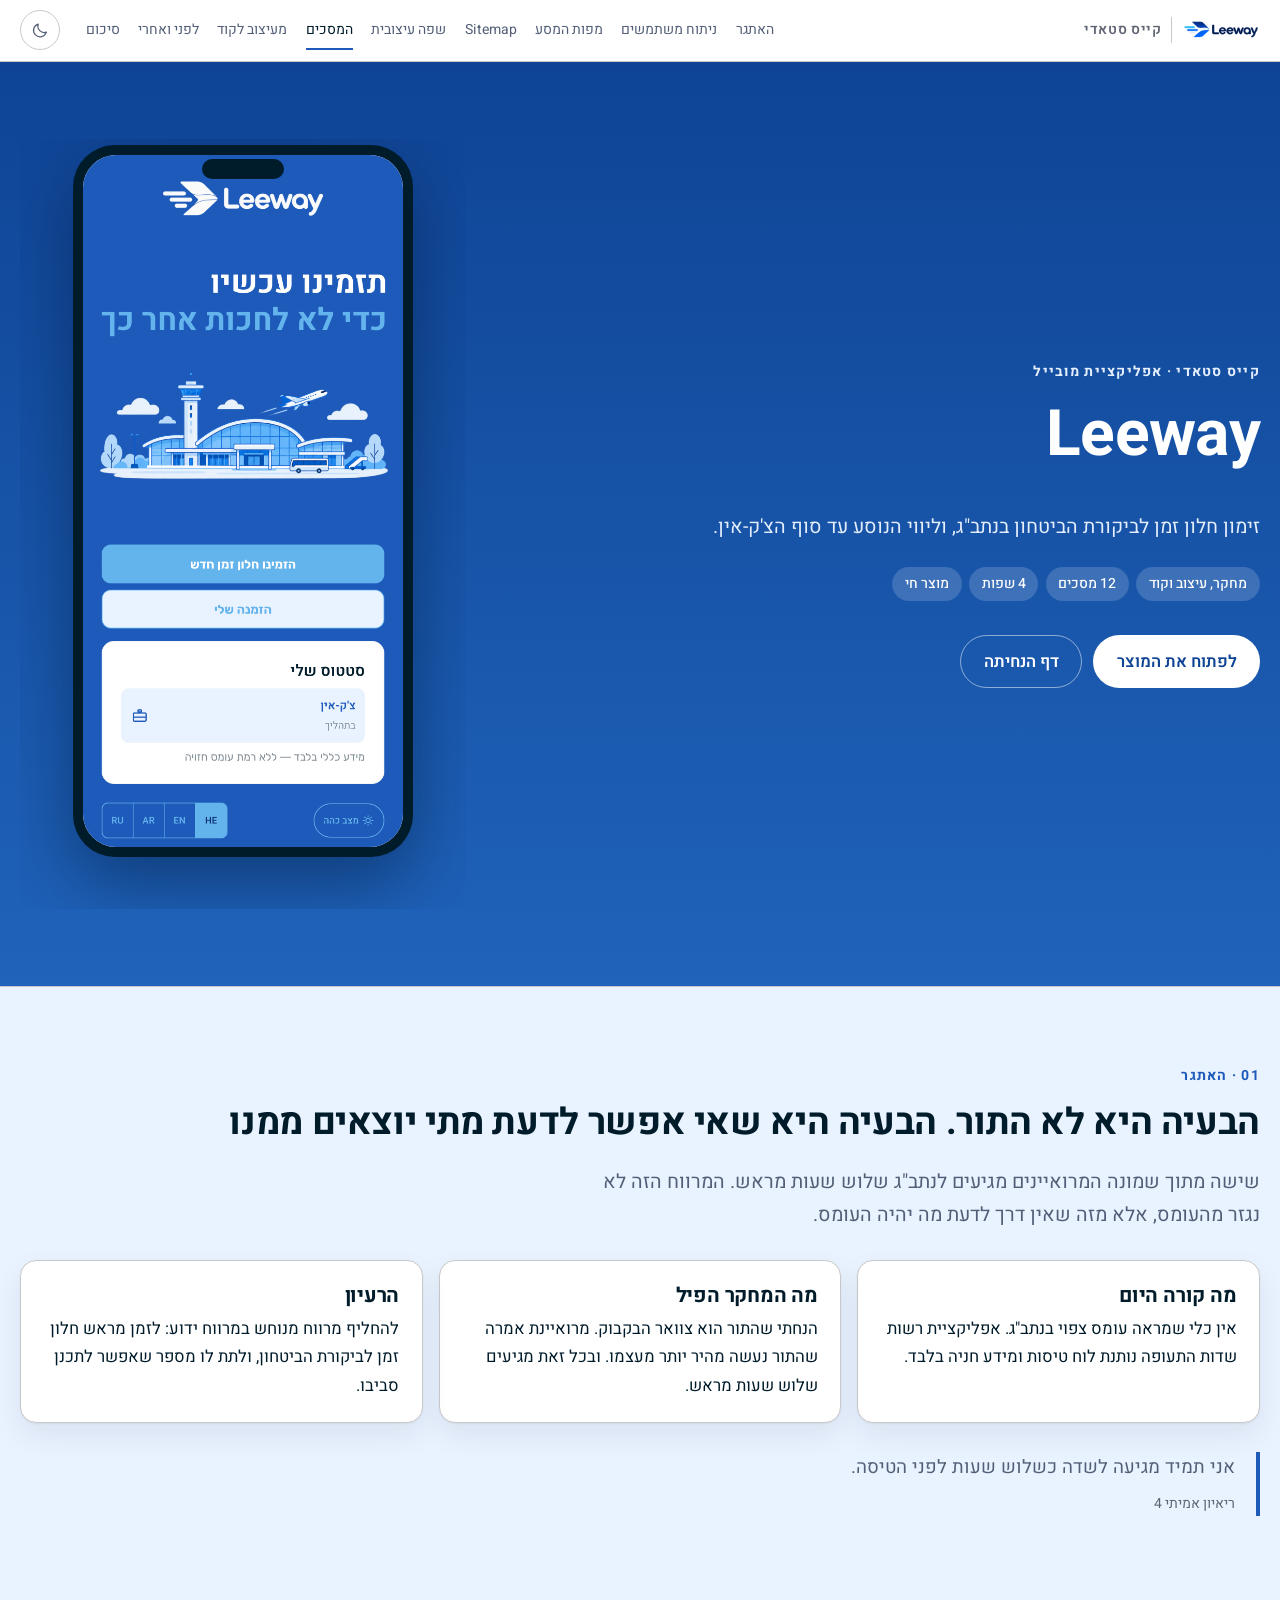
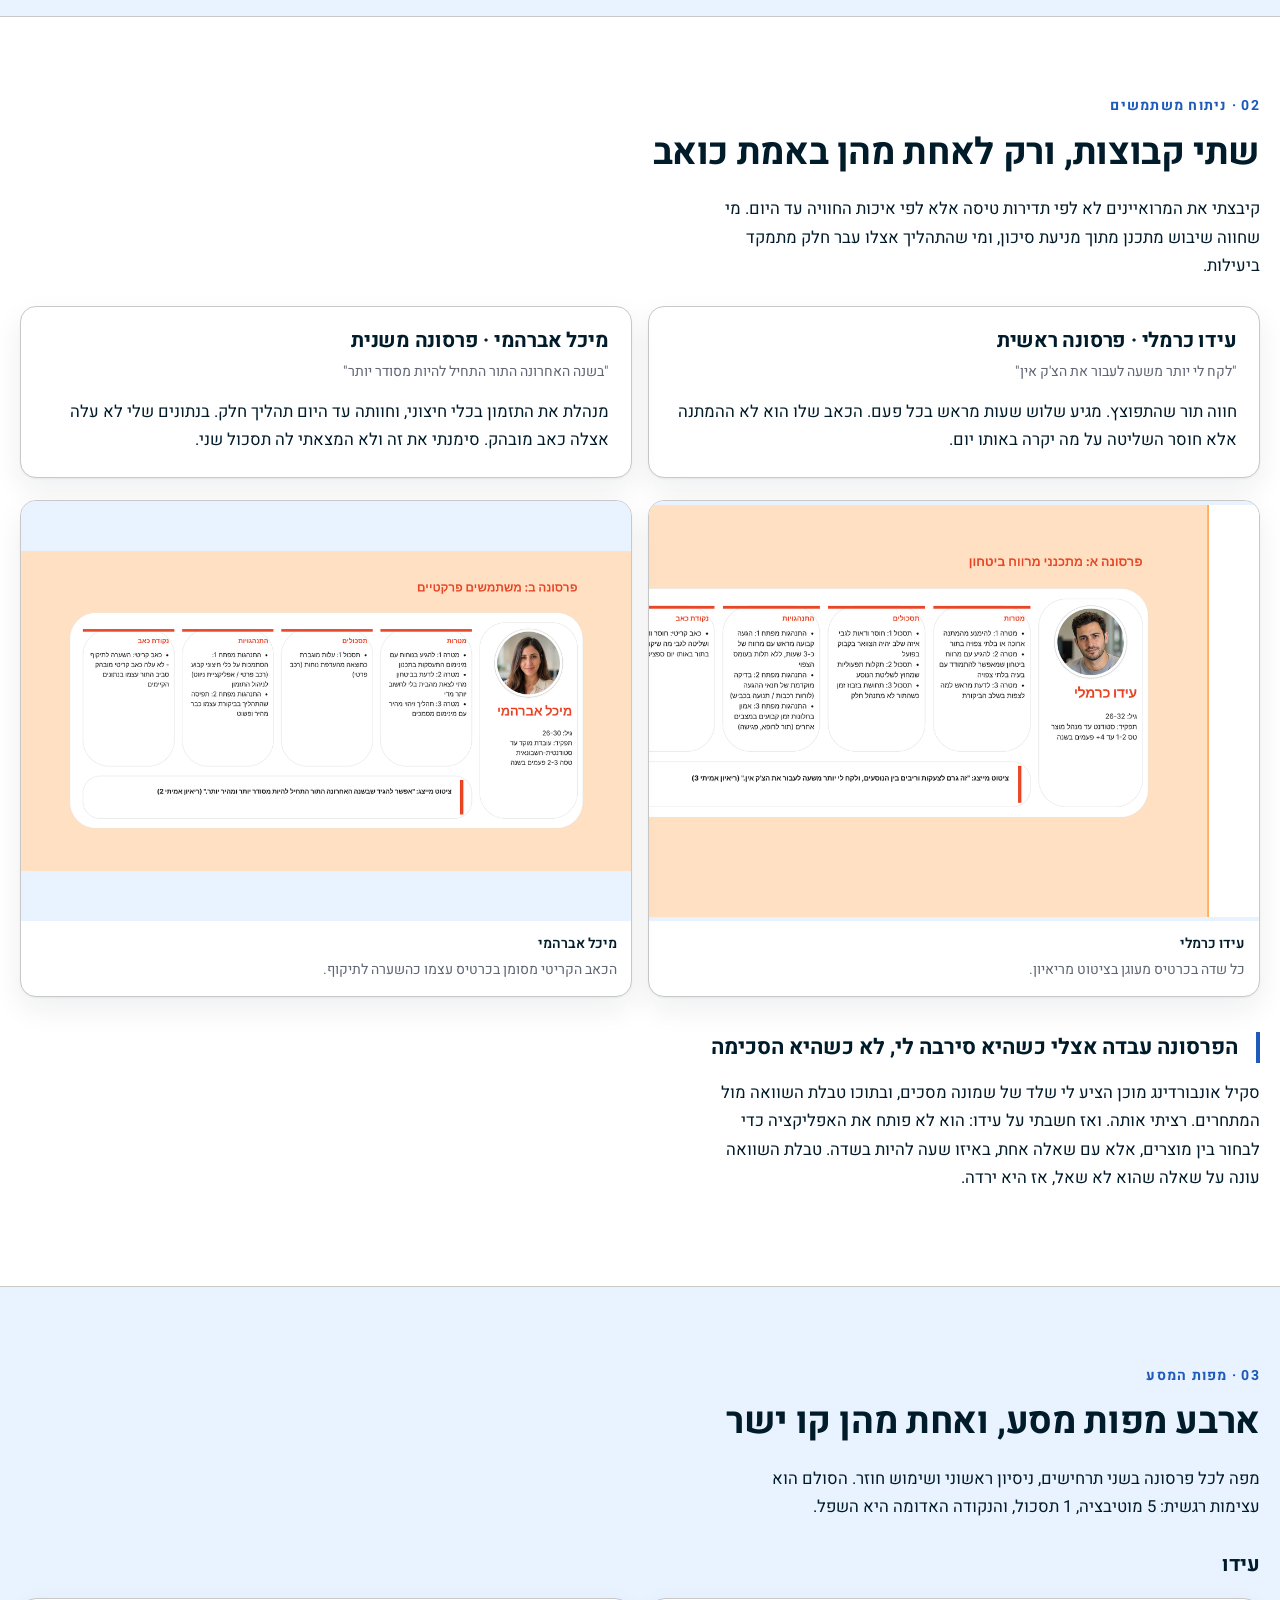
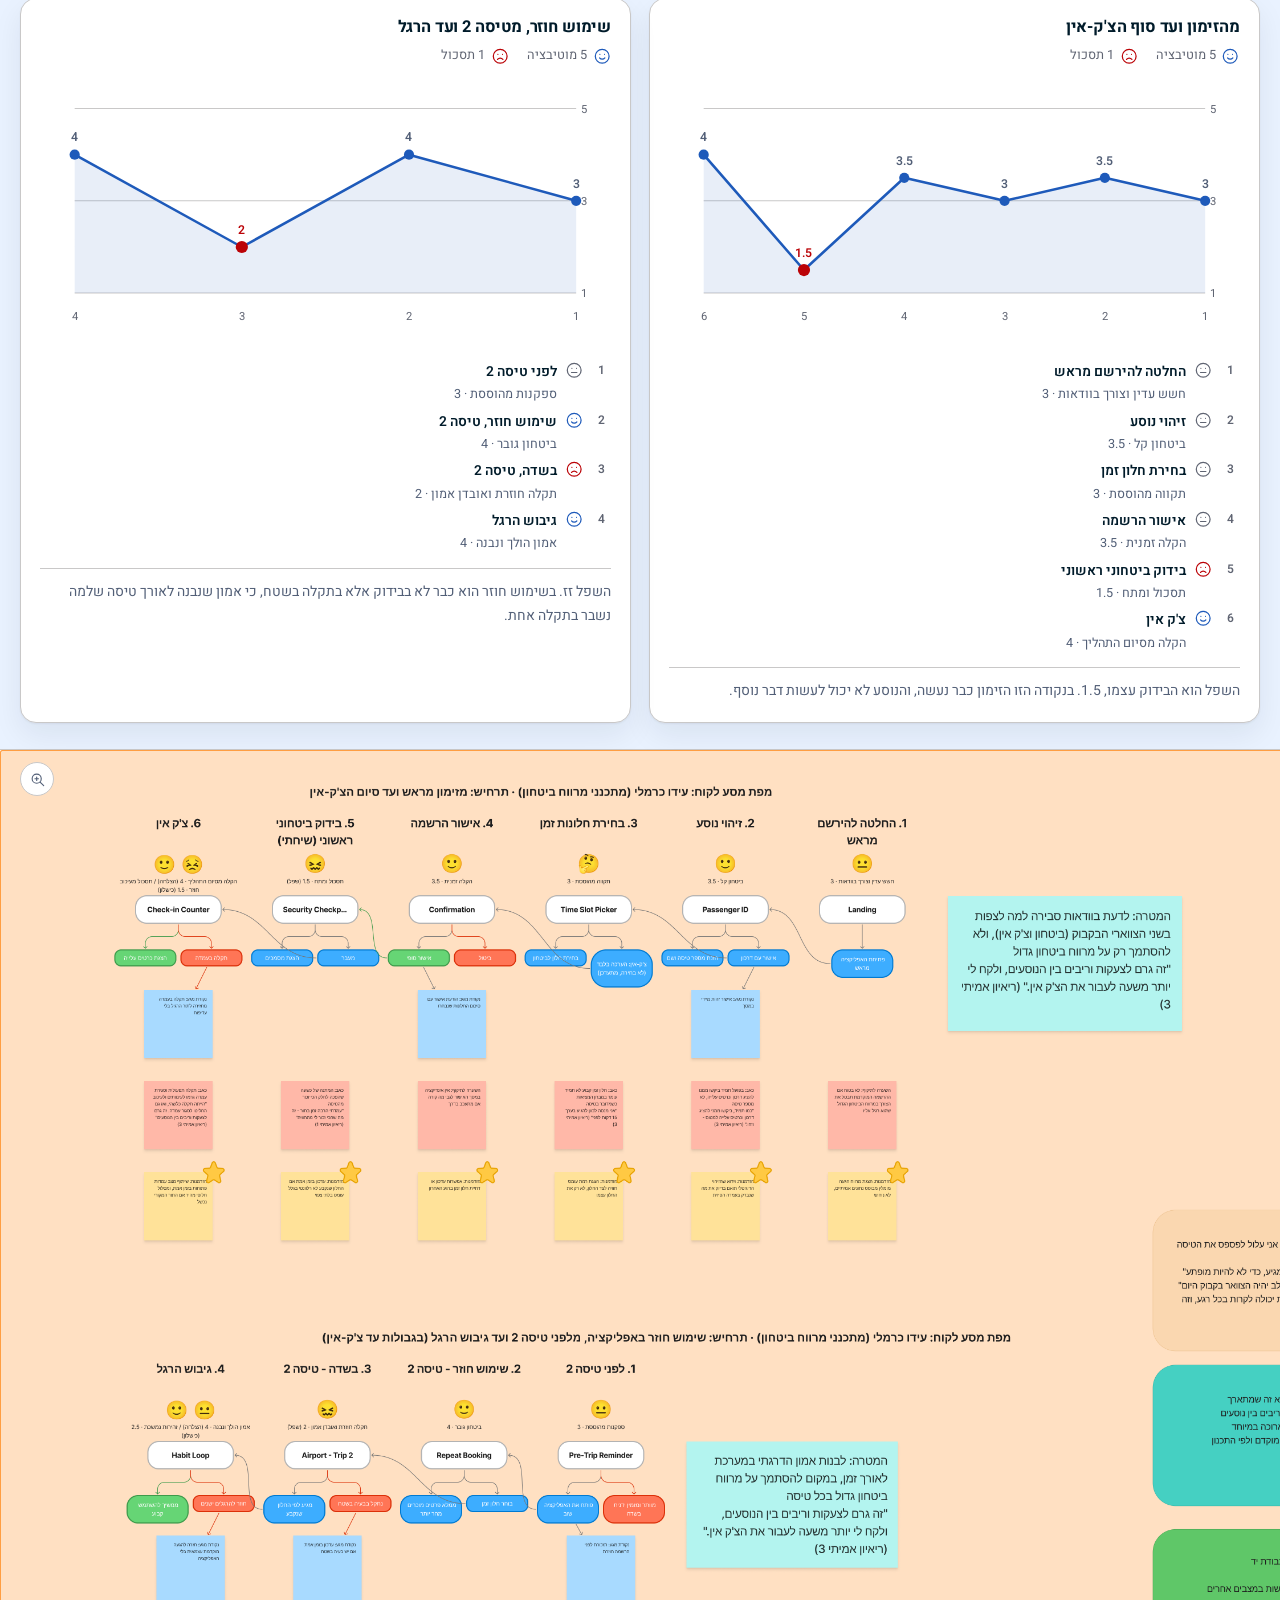
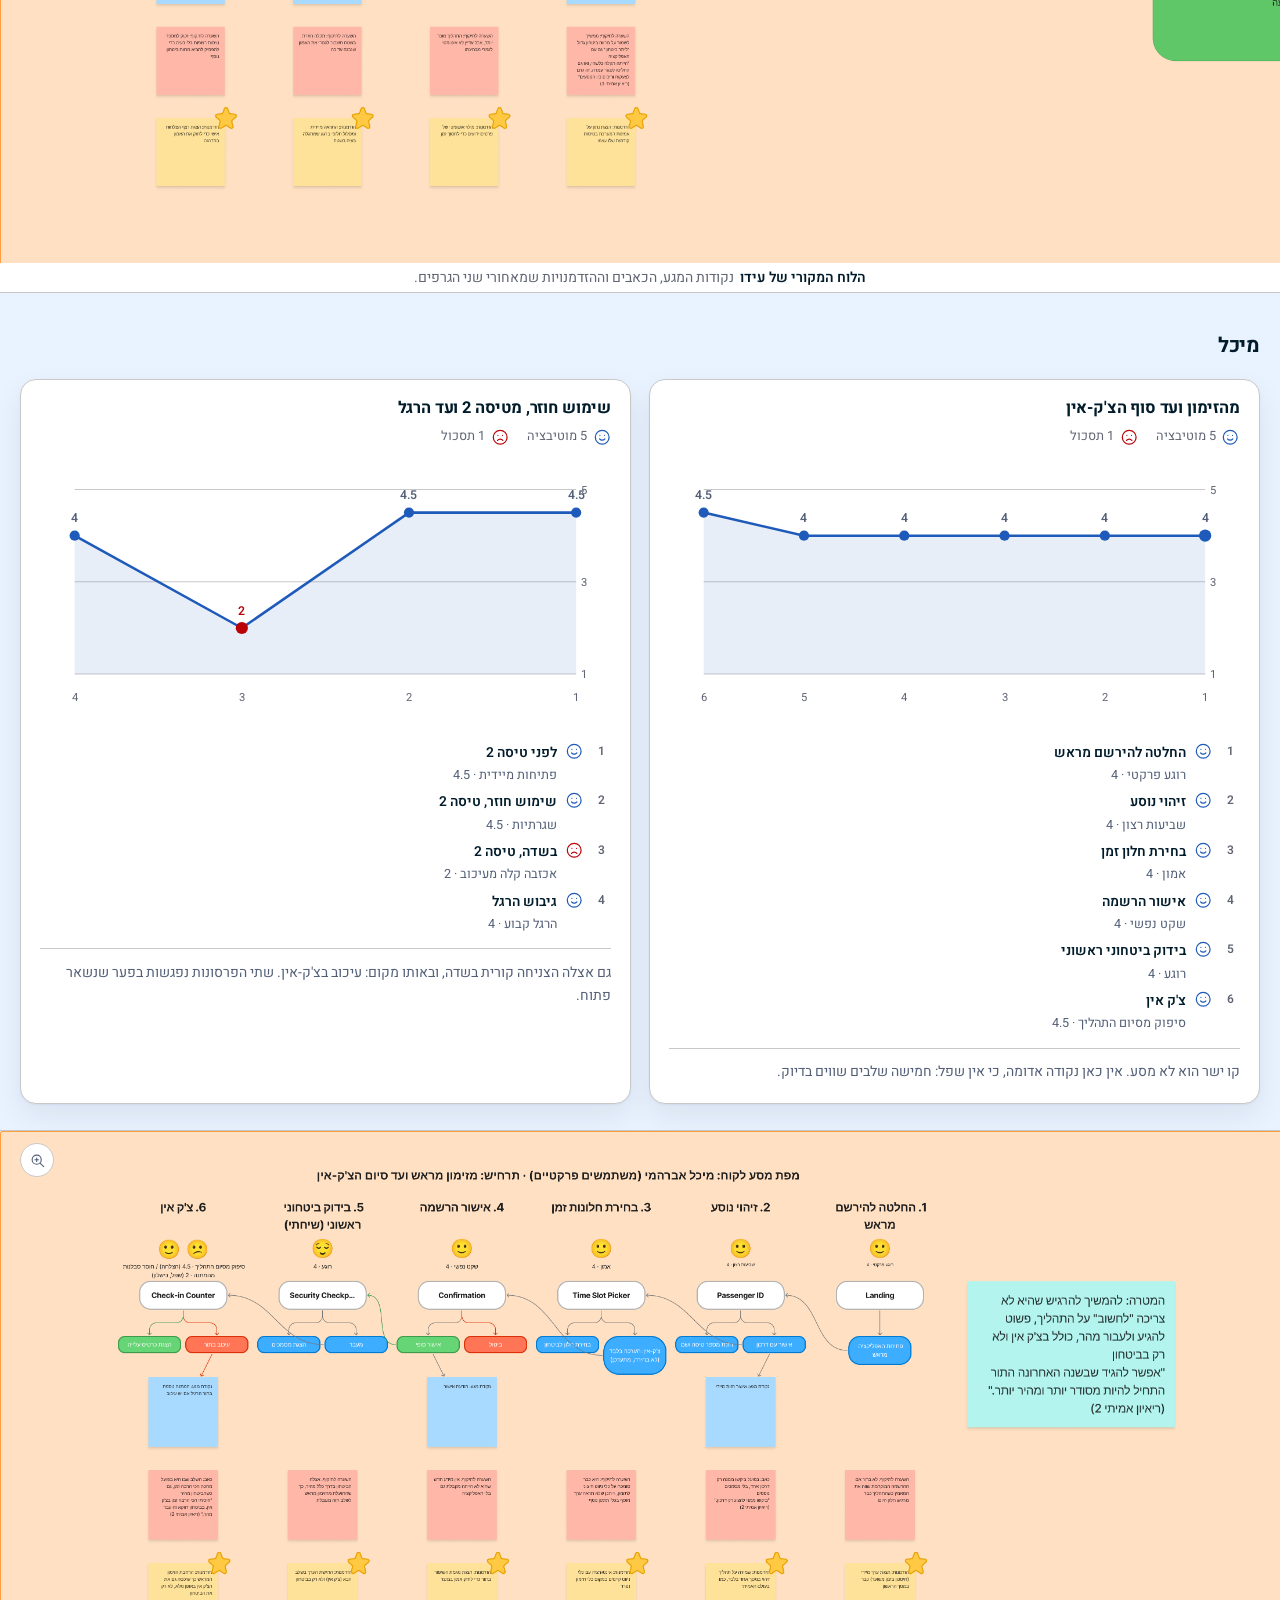
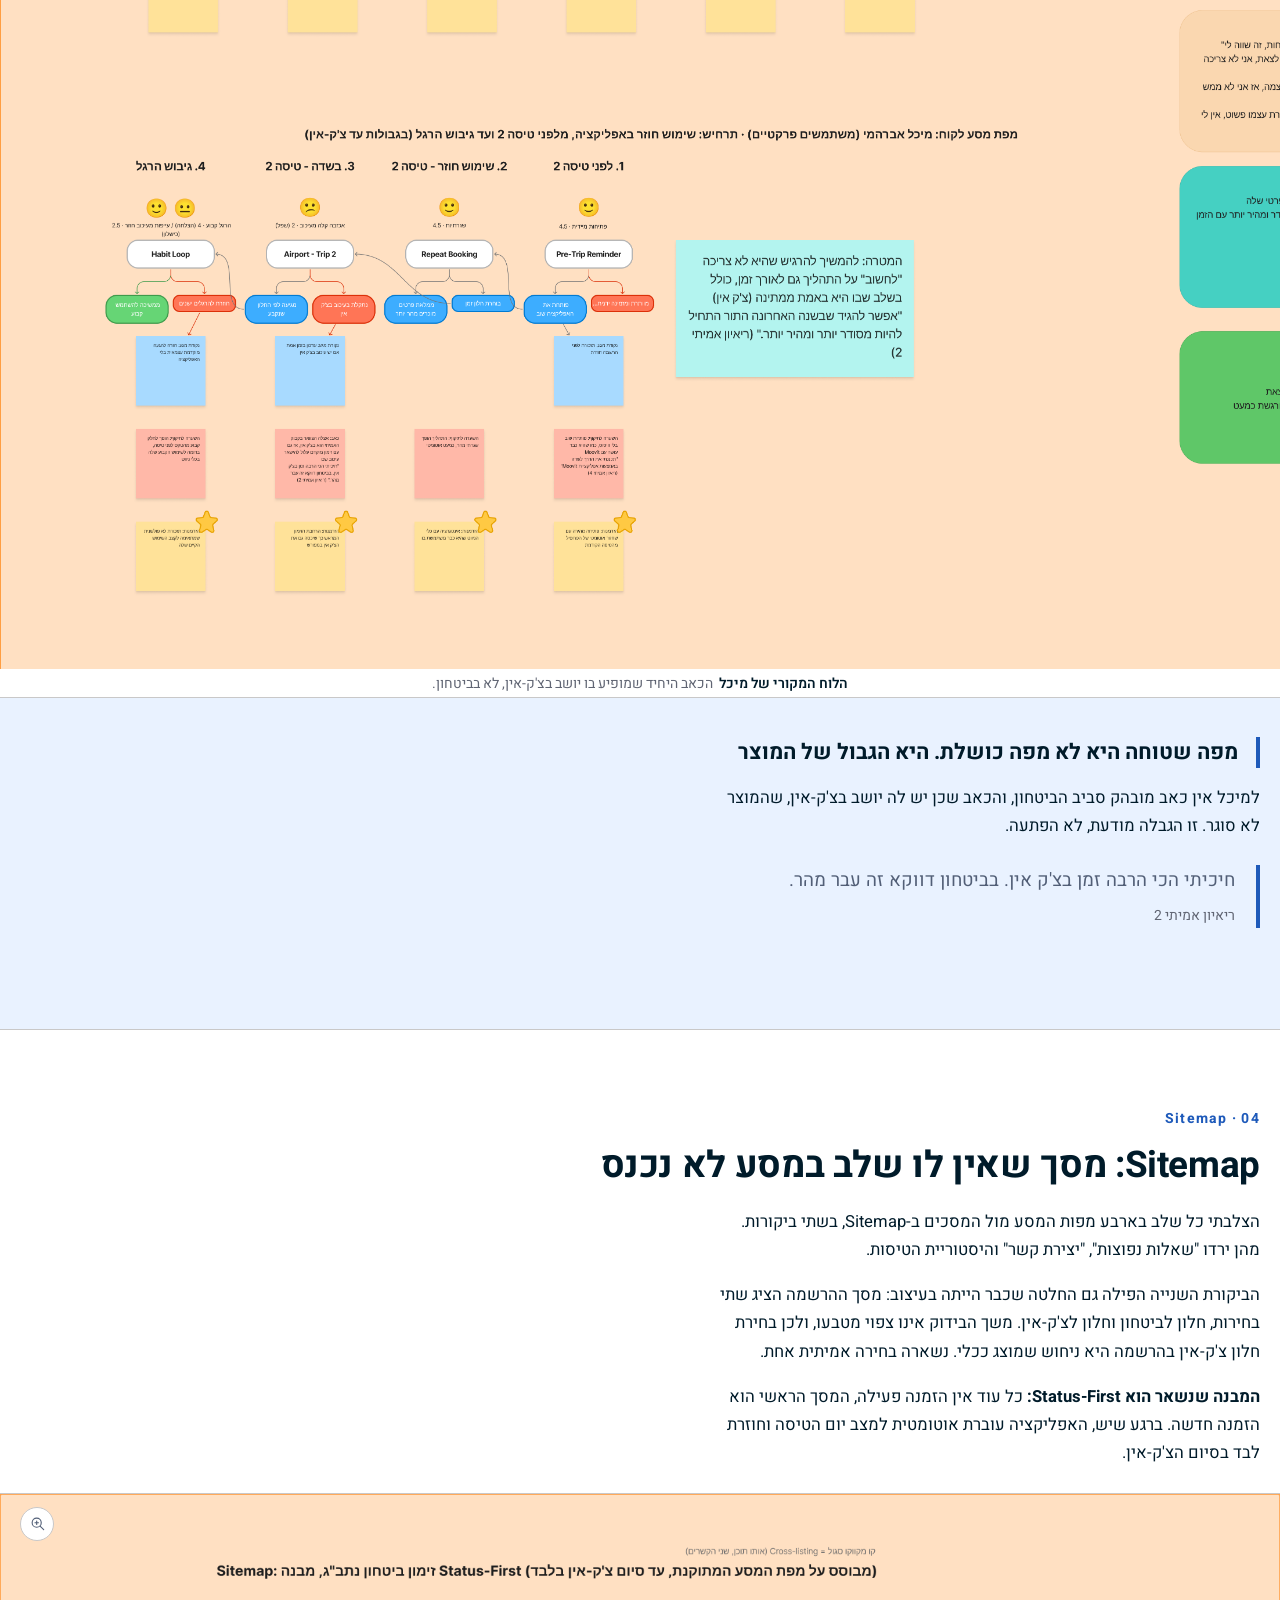
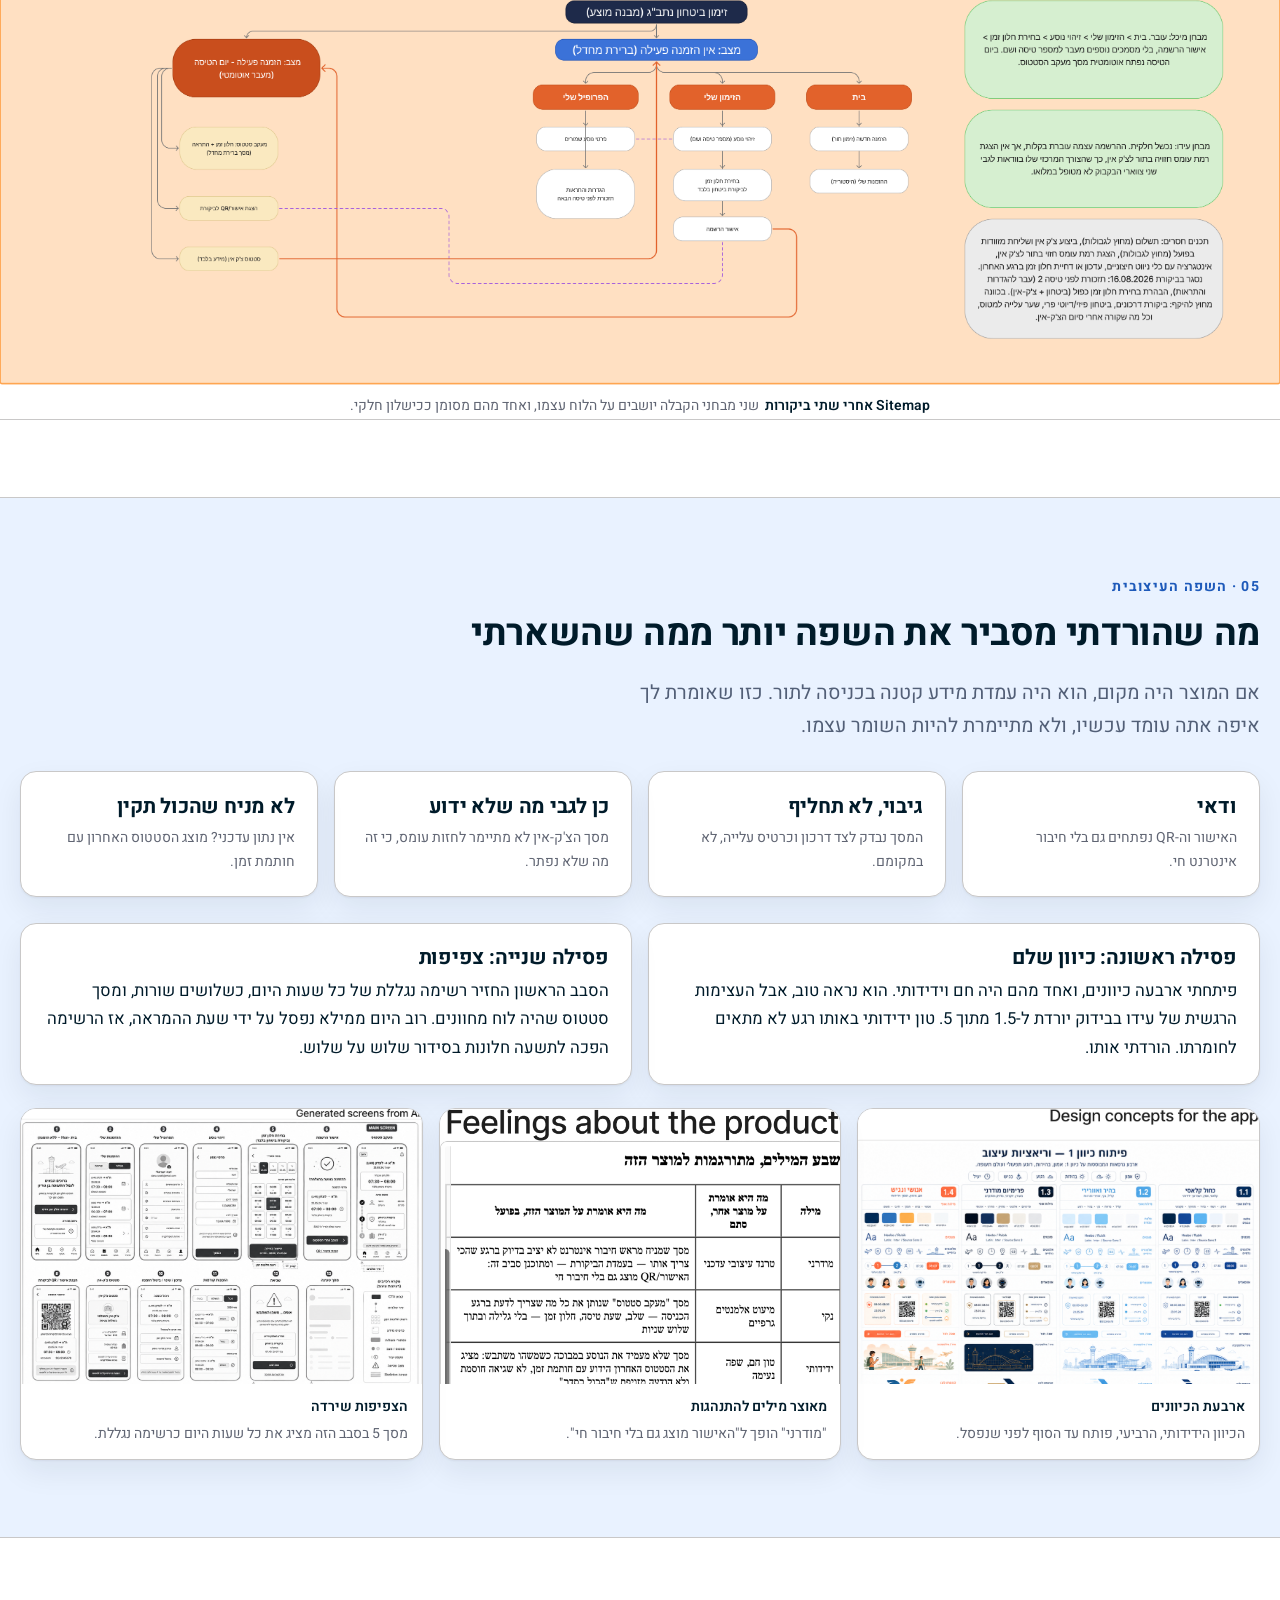
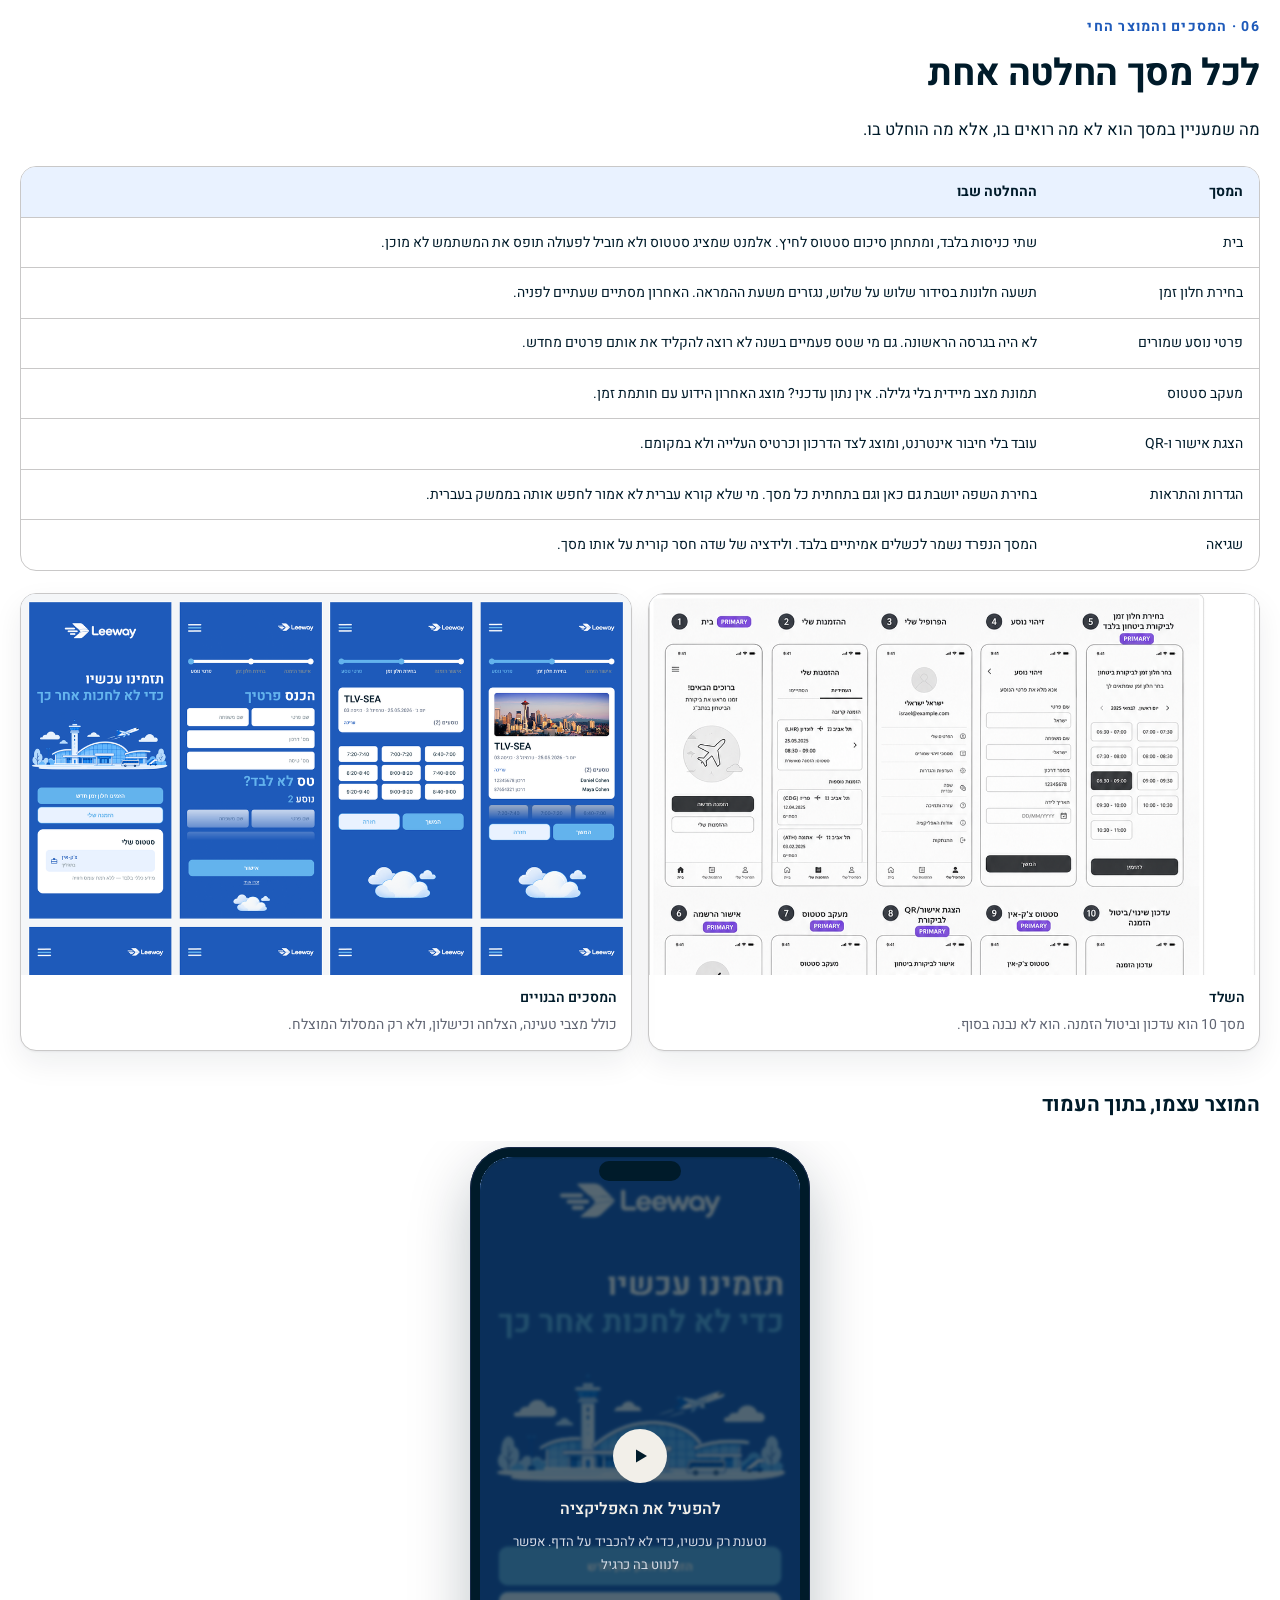
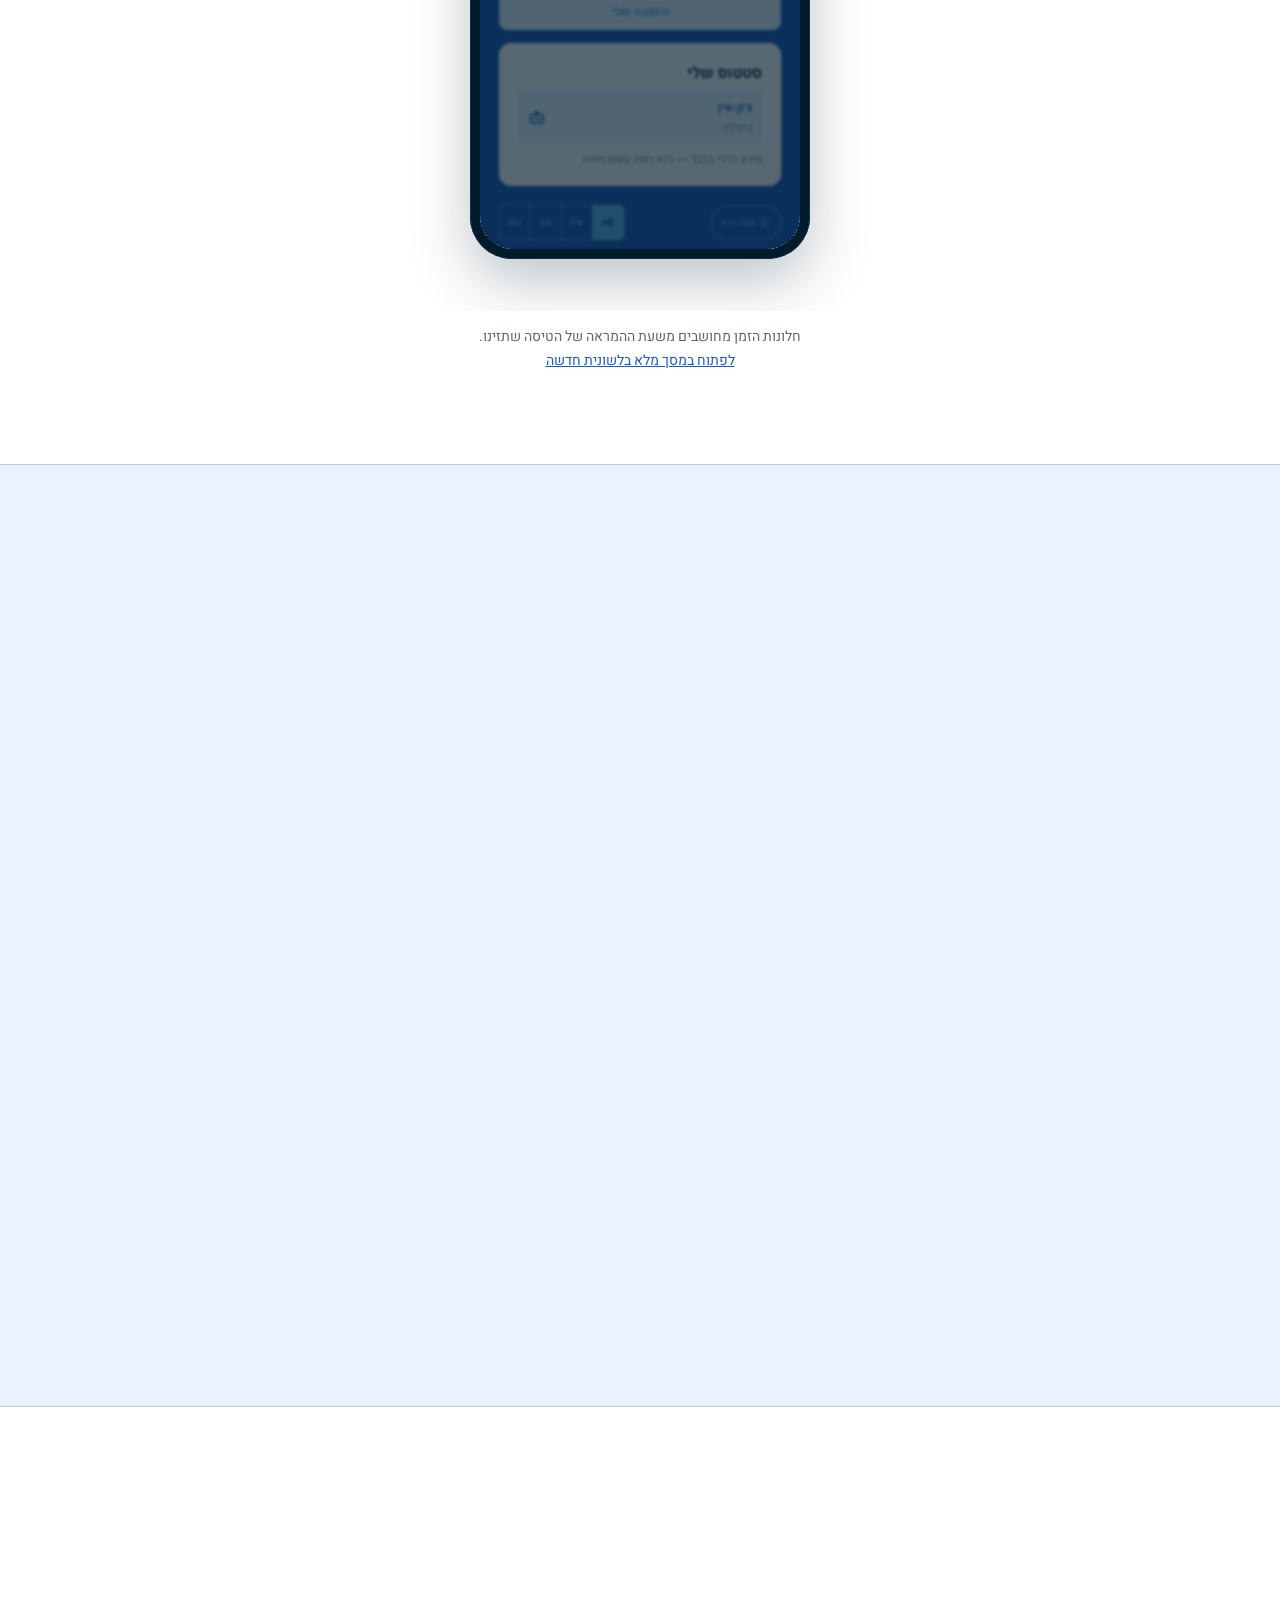
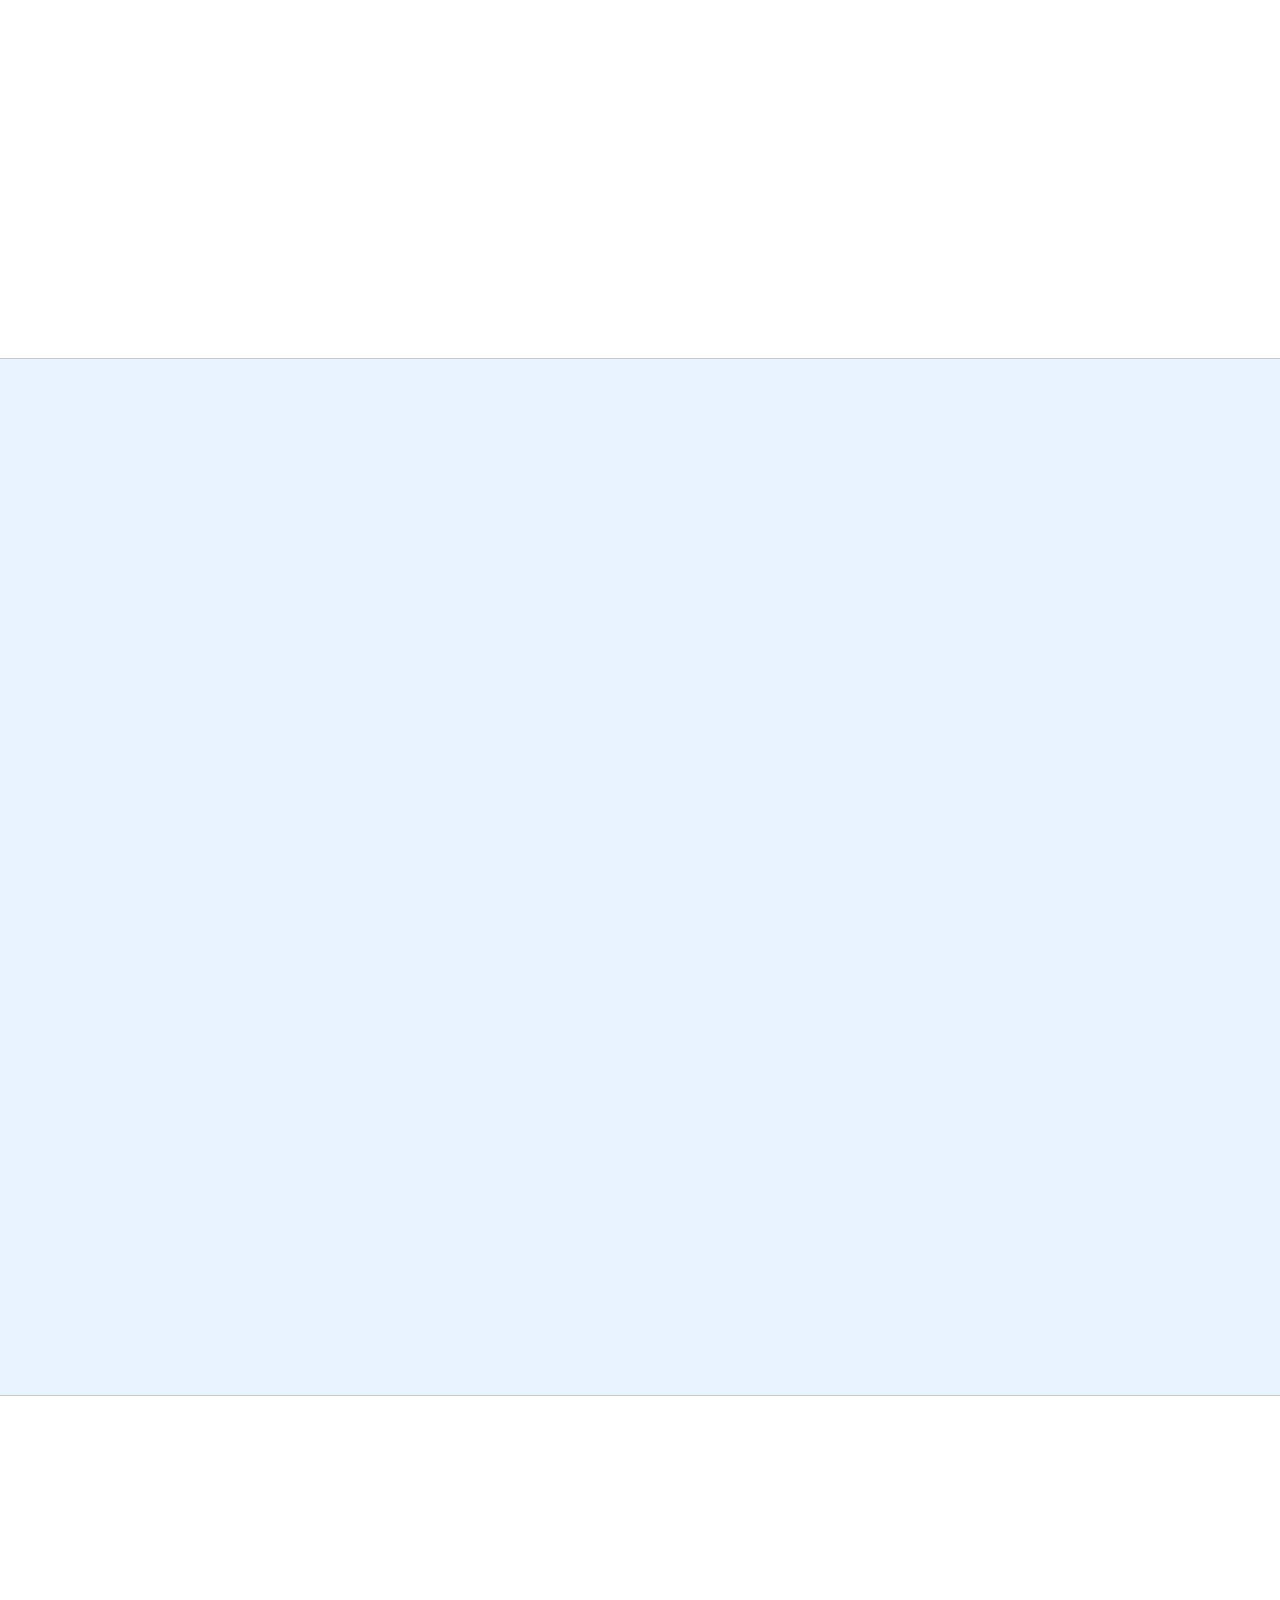
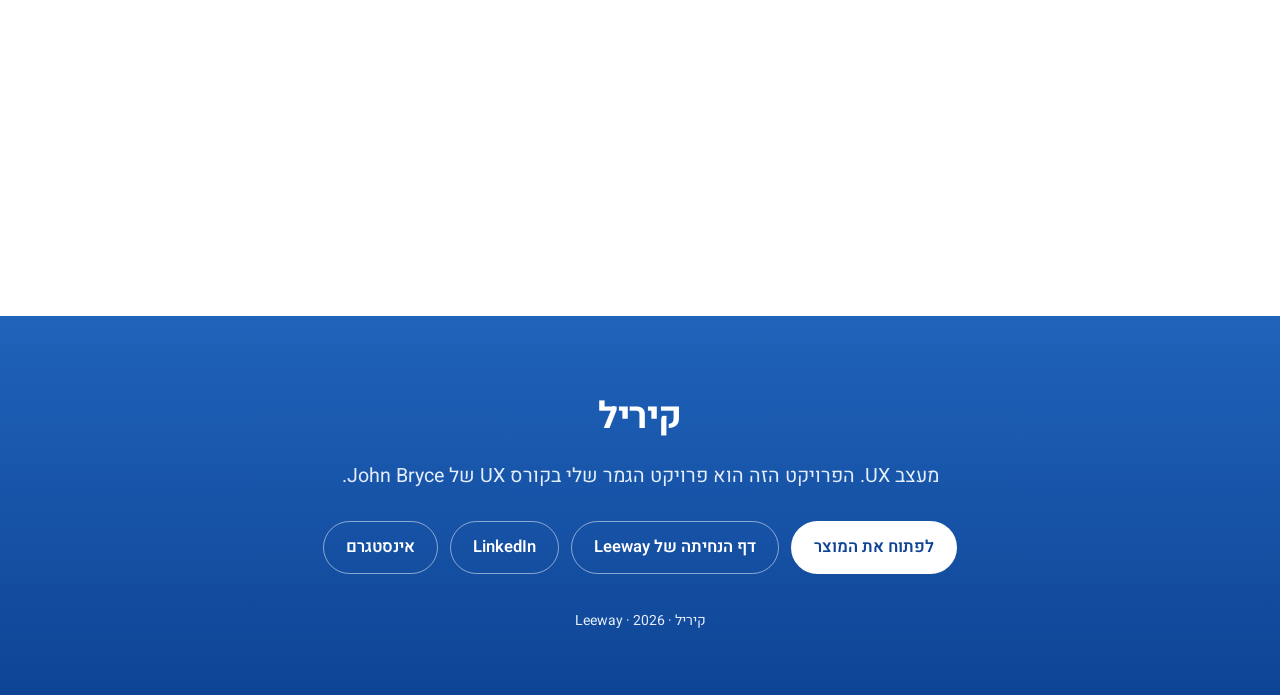
==== case/index.html @ cd64d34b "Rename index-v2.html to index.html" ====
<!doctype html>
<html lang="he" dir="rtl">
<head>
<meta charset="utf-8">
<meta name="viewport" content="width=device-width, initial-scale=1">
<title>Leeway · קייס סטאדי · גרסה 2</title>
<meta name="description" content="איך בניתי אפליקציה שנותנת לנוסע בנתב\"ג חלון זמן ידוע לביקורת הביטחון, במקום מרווח ביטחון מנוחש של שלוש שעות.">
<meta name="theme-color" content="#FFFFFF">

<link rel="preconnect" href="https://fonts.googleapis.com">
<link rel="preconnect" href="https://fonts.gstatic.com" crossorigin>
<link href="https://fonts.googleapis.com/css2?family=Heebo:wght@400;500;600;700&display=swap" rel="stylesheet">

<style>
:root{
  --bg:#FFFFFF; --bg-soft:#E9F2FF; --card:#FFFFFF;
  --fg:#001B2A; --fg-soft:#525F77; --fg-faint:#606573;
  --line:#C9C8C8; --accent:#1E5ABA; --accent-fg:#FFFFFF; --accent-soft:#E9F2FF;
  --low:#BB0307;
  --font-display:"Heebo", system-ui, sans-serif;
  --font-body:"Heebo", system-ui, sans-serif;
  --w-display:700;
  --t-hero:clamp(2.3rem,5.2vw,4rem);
  --t-h2:clamp(1.6rem,3.1vw,2.3rem);
  --t-h3:clamp(1.05rem,1.9vw,1.28rem);
  --t-body:clamp(1rem,1.3vw,1.07rem);
  --t-small:.875rem;
  --r:12px; --r-lg:16px; --r-pill:999px;
  --shadow:0 1px 2px rgba(0,27,42,.05), 0 12px 30px rgba(0,27,42,.07);
  --line-w:1px;
  --lh:1.7; --pad-sec:clamp(2.8rem,6.5vw,4.8rem); --gap:1rem;
  --wrap:1240px; --measure:60ch;
  --img-filter:none;
}
:root[data-theme="dark"]{
    --bg:#07192F; --bg-soft:#0B284B; --card:#182A4A;
    --fg:#F2EFE9; --fg-soft:#C9CEDE; --fg-faint:#AEB6C6;
    --line:#2B3D5C; --accent:#63B3ED; --accent-fg:#001B2A; --accent-soft:#0F3673;
    --low:#EE7B75;
    --shadow:0 1px 2px rgba(0,0,0,.4), 0 12px 30px rgba(0,0,0,.45);
}

*,*::before,*::after{box-sizing:border-box}
html{scroll-behavior:smooth; scroll-padding-top:5.5rem; overflow-x:clip}
body{margin:0; background:var(--bg); color:var(--fg); font-family:var(--font-body);
  font-size:var(--t-body); line-height:var(--lh); -webkit-font-smoothing:antialiased; overflow-x:clip}
img{max-width:100%; height:auto; display:block; filter:var(--img-filter)}
a{color:var(--accent)}
h1,h2,h3,h4{font-family:var(--font-display); line-height:1.25; margin:0 0 .55em; letter-spacing:-.01em}
h1,h2{font-weight:var(--w-display)}
h3{font-weight:700; font-size:var(--t-h3)}
h2{font-size:var(--t-h2)}
p{margin:0 0 1em; max-width:var(--measure)}
ul{padding-inline-start:1.2em; max-width:var(--measure)}
li{margin-bottom:.4em}

.wrap{width:min(100% - 2.5rem, var(--wrap)); margin-inline:auto}
section{padding-block:var(--pad-sec); border-top:var(--line-w) solid var(--line)}
section:first-of-type{border-top:0}
.soft{background:var(--bg-soft)}

.eyebrow{font-size:var(--t-small); font-weight:700; letter-spacing:.09em; color:var(--accent); margin:0 0 .7rem}
.lead{font-size:calc(var(--t-body)*1.18); color:var(--fg-soft)}
.tiny{font-size:var(--t-small); color:var(--fg-faint)}

.bar-track{position:fixed; inset-block-start:0; inset-inline:0; height:3px; z-index:60}
.bar{height:100%; width:0; background:var(--accent); transition:width .12s linear}

.nav{position:sticky; top:0; z-index:50; background:color-mix(in srgb, var(--bg) 92%, transparent); backdrop-filter:blur(12px); border-bottom:var(--line-w) solid var(--line)}
.nav-in{width:min(100% - 2.5rem, var(--wrap)); margin-inline:auto; display:flex; align-items:center; gap:1rem; height:3.8rem}
.nav-name{display:inline-flex; align-items:center; gap:.6rem; margin-inline-end:auto; white-space:nowrap}
.nav-logo{height:26px; width:auto; display:block}
.nav-logo--dark{display:none}
:root[data-theme="dark"] .nav-logo--light{display:none}
:root[data-theme="dark"] .nav-logo--dark{display:block}
.theme-btn{min-height:40px; min-width:40px; display:inline-grid; place-items:center; cursor:pointer;
  border-radius:var(--r-pill); border:var(--line-w) solid var(--line); background:var(--card);
  color:var(--fg-soft); font:inherit; flex:0 0 auto; margin-inline-start:.6rem;
  transition:border-color .15s ease, color .15s ease}
.theme-btn:hover{border-color:var(--accent); color:var(--fg)}
.theme-btn .ico{width:1.15rem; height:1.15rem}
.theme-btn .i-sun{display:none}
:root[data-theme="dark"] .theme-btn .i-sun{display:block}
:root[data-theme="dark"] .theme-btn .i-moon{display:none}
.nav-name span{font-size:var(--t-small); font-weight:600; color:var(--fg-faint); letter-spacing:.05em;
  padding-inline-start:.6rem; border-inline-start:var(--line-w) solid var(--line);
  align-self:stretch; display:inline-flex; align-items:center}
@media (max-width:480px){.nav-name span{display:none}}
.nav-links{display:flex; gap:1.15rem; overflow-x:auto; scrollbar-width:none}
.nav-links::-webkit-scrollbar{display:none}
.nav-links a{color:var(--fg-soft); text-decoration:none; font-size:var(--t-small); white-space:nowrap; padding-block:.4rem; border-bottom:2px solid transparent}
.nav-links a:hover{color:var(--fg)}
.nav-links a.on{color:var(--fg); border-bottom-color:var(--accent)}
@media (max-width:1100px){.nav-links{display:none}}

.btn{display:inline-flex; align-items:center; gap:.5rem; min-height:44px; padding:.7rem 1.4rem; border-radius:var(--r-pill); text-decoration:none; font-weight:600; border:var(--line-w) solid transparent; transition:transform .15s ease}
.btn:hover{transform:translateY(-2px)}
.btn-1{background:var(--accent); color:var(--accent-fg)}
.btn-2{background:transparent; color:var(--fg); border-color:var(--line)}
.btn-row{display:flex; flex-wrap:wrap; gap:.7rem; margin-top:1.8rem}

/* תגיות, לא כפתורים: בלי קו מתאר, רקע רך בלבד */
.chips{display:flex; flex-wrap:wrap; gap:.45rem; margin:0; padding:0; list-style:none}
.chip{font-size:var(--t-small); font-weight:500; padding:.32rem .8rem; border-radius:var(--r-pill);
  background:var(--accent-soft); color:var(--accent); border:0}

.grid{display:grid; gap:var(--gap)}
.g2{grid-template-columns:repeat(auto-fit,minmax(min(19rem,100%),1fr))}
.g3{grid-template-columns:repeat(auto-fit,minmax(min(15rem,100%),1fr))}
.g4{grid-template-columns:repeat(auto-fit,minmax(min(12rem,100%),1fr))}
.card{background:var(--card); border:var(--line-w) solid var(--line); border-radius:var(--r-lg); padding:1.4rem; box-shadow:var(--shadow)}
.card h3{margin-bottom:.35rem}
.card p{max-width:none}
.card p:last-child{margin-bottom:0}
.card-num{font-family:var(--font-display); font-size:2.1rem; font-weight:var(--w-display); color:var(--accent); line-height:1; margin-bottom:.3rem}

.quote{border-inline-start:4px solid var(--accent); padding-inline-start:1.3rem; font-size:calc(var(--t-body)*1.12); margin:1.5rem 0; max-width:var(--measure); color:var(--fg-soft)}
.quote cite{display:block; font-size:var(--t-small); color:var(--fg-faint); font-style:normal; margin-top:.5rem}

.claim{font-family:var(--font-display); font-weight:700; font-size:calc(var(--t-body)*1.3); line-height:1.45;
  max-width:var(--measure); margin:0 0 1rem; padding-inline-start:1.1rem; border-inline-start:4px solid var(--accent)}

.gallery{display:grid; gap:1rem; margin-block-start:1.4rem;
  grid-template-columns:repeat(auto-fit,minmax(min(var(--col,20rem),100%),1fr))}
.gallery--one{grid-template-columns:minmax(0,min(56rem,100%)); justify-content:start}
.gallery button{
  display:flex; flex-direction:column; width:100%; padding:0; text-align:start; font:inherit; color:inherit;
  background:var(--card); border:var(--line-w) solid var(--line); border-radius:var(--r-lg);
  overflow:hidden; cursor:zoom-in; box-shadow:var(--shadow); position:relative;
  transition:border-color .15s ease, transform .15s ease}
.gallery button:hover,.gallery button:focus-visible{border-color:var(--accent); transform:translateY(-2px)}
.gallery button:focus-visible{outline:2px solid var(--accent); outline-offset:2px}
.shot{aspect-ratio:var(--ar,16/10); display:grid; place-items:center; overflow:hidden; background:var(--bg-soft)}
.shot img{max-width:100%; max-height:100%; width:auto; height:auto; object-fit:contain}
.zoom{position:absolute; inset-block-start:.6rem; inset-inline-end:.6rem; width:34px; height:34px;
  display:grid; place-items:center; border-radius:var(--r-pill); background:var(--card);
  border:var(--line-w) solid var(--line); color:var(--fg-soft);
  opacity:0; transform:scale(.9); transition:opacity .15s ease, transform .15s ease; pointer-events:none}
.gallery button:hover .zoom,.gallery button:focus-visible .zoom{opacity:1; transform:none}
.cap{display:block; padding:.7rem .85rem .85rem; font-size:var(--t-small); color:var(--fg-faint)}
.cap b{display:block; color:var(--fg); font-weight:600; margin-block-end:.15rem}

/* ══ יציאה מהקופסה ══
   לוח שנבנה כדי להיקרא לרוחב לא נכנס לעמודת טקסט.
   הוא יוצא מהעטיפה ותופס את כל רוחב המסך. */
.bleed{width:100vw; max-width:100vw; margin-inline:calc(50% - 50vw)}
.board{margin-block:1.6rem 0; background:var(--card);
  border-block:var(--line-w) solid var(--line)}
.board button{display:block; width:100%; padding:0; margin:0; border:0; background:none;
  font:inherit; color:inherit; cursor:zoom-in; position:relative}
.board button:focus-visible{outline:2px solid var(--accent); outline-offset:-3px}
/* הלוח נבנה כדי להיקרא לרוחב, ולכן הוא נפרס מקצה לקצה בלי תקרת גובה.
   זו הסיבה שהוא יצא מהכרטיס מלכתחילה. */
.board img{width:100%; height:auto}
.board .board-cap{width:min(100% - 2.5rem, var(--wrap)); margin-inline:auto;
  padding-block:.75rem .95rem; font-size:var(--t-small); color:var(--fg-faint); text-align:start}
.board .board-cap b{color:var(--fg); font-weight:600; margin-inline-end:.4rem}
.board .zoom{opacity:1; transform:none; inset-block-start:.8rem; inset-inline-end:1.25rem}

dialog.lightbox{border:0; padding:0; background:none; width:100%; height:100%; max-width:100vw; max-height:100vh; margin:0}
dialog.lightbox::backdrop{background:rgb(11 13 20 / .88)}
.lb-in{display:flex; flex-direction:column; height:100%; padding:1rem; gap:.75rem}
.lb-in img{flex:1 1 auto; min-height:0; width:100%; object-fit:contain; border-radius:var(--r); background:#0f1219}
.lb-bar{display:flex; align-items:center; justify-content:space-between; gap:1rem; color:#ECE7DD}
.lb-bar p{margin:0; color:#B9B1A2; font-size:var(--t-small); max-width:none}
.lb-close{min-height:44px; min-width:44px; border-radius:var(--r-pill); cursor:pointer;
  border:1px solid rgb(236 231 221 / .35); background:none; color:#ECE7DD; font:inherit; font-size:1.1rem}

.more{border:var(--line-w) solid var(--line); border-radius:var(--r-lg); background:var(--card);
  padding:0 1.4rem; box-shadow:var(--shadow); margin-block-start:1.2rem}
.more+.more{margin-block-start:.8rem}
.more>summary{cursor:pointer; list-style:none; padding:1.05rem 0; font-family:var(--font-display);
  font-weight:700; position:relative; padding-inline-start:2.4rem}
.more>summary::-webkit-details-marker{display:none}
.more>summary::before{content:"+"; position:absolute; inset-inline-start:0; inset-block-start:1.05rem;
  width:1.6rem; height:1.6rem; display:grid; place-items:center;
  border-radius:var(--r-pill); background:var(--accent-soft); color:var(--accent); font-size:1.05rem; line-height:1}
.more[open]>summary::before{content:"–"}
.more>summary span{font-family:var(--font-body); font-weight:400; font-size:var(--t-small); color:var(--fg-faint)}
.more>div{padding-block:.2rem 1.3rem}
.more p:last-child{margin-bottom:0}

.scroll-x{overflow-x:auto; -webkit-overflow-scrolling:touch; margin:1.4rem 0;
  border:var(--line-w) solid var(--line); border-radius:var(--r-lg); background:var(--card)}
table{border-collapse:collapse; width:100%; min-width:620px; font-size:var(--t-small)}
th,td{text-align:start; padding:.8rem 1rem; border-bottom:var(--line-w) solid var(--line); vertical-align:top}
tr:last-child td{border-bottom:0}
th{font-weight:700; background:var(--bg-soft); white-space:nowrap}
.pill{font-size:.75rem; padding:.2rem .7rem; border-radius:var(--r-pill); white-space:nowrap; display:inline-block}
.pill.done{background:var(--accent-soft); color:var(--accent)}
:root[data-theme="dark"] .pill.done{color:#DCEBFB}
.pill.next{background:var(--bg-soft); color:var(--fg-soft); border:var(--line-w) solid var(--line)}

.jmaps{display:grid; gap:1.1rem; margin-block-start:1.2rem;
  grid-template-columns:repeat(auto-fit,minmax(min(26rem,100%),1fr))}
.jmap{border:var(--line-w) solid var(--line); border-radius:var(--r-lg); background:var(--card);
  padding:1.1rem 1.2rem 1.2rem; box-shadow:var(--shadow)}
.jmap h4{margin:0 0 .5rem; font-size:1.02rem}
.jscale{display:flex; gap:1.1rem; margin:0 0 .7rem; max-width:none; font-size:.8rem; color:var(--fg-faint)}
.jscale span{display:inline-flex; align-items:center; gap:.35rem}
.jchart{display:block; width:100%; height:auto; overflow:visible; min-height:170px}
.jg{stroke:var(--line); stroke-width:1}
.ja{fill:var(--accent); opacity:.10}
.jl{fill:none; stroke:var(--accent); stroke-width:2.5; stroke-linejoin:round; stroke-linecap:round}
.jd{fill:var(--accent)}
.jd--low{fill:var(--low)}
.jt,.jn{fill:var(--fg-faint); font-size:11px; font-family:var(--font-body); text-anchor:middle}
.jv{fill:var(--fg-soft); font-size:12px; font-weight:600; font-family:var(--font-body); text-anchor:middle}
.jv--low{fill:var(--low)}
.jlegend{list-style:none; margin:.8rem 0 0; padding:0; display:grid; gap:.3rem; max-width:none}
.jlegend li{display:grid; grid-template-columns:1.2rem 1.15rem 1fr; gap:.5rem; align-items:start; margin:0}
.jn-num{font-size:.75rem; font-weight:600; color:var(--fg-faint); text-align:center; line-height:1.5}
.jn-body b{font-size:.86rem; color:var(--fg); font-weight:600; display:block}
.jn-body span{display:block; font-size:.79rem; color:var(--fg-soft)}
.jnote{margin:.8rem 0 0; padding-block-start:.7rem; border-block-start:var(--line-w) solid var(--line);
  font-size:var(--t-small); color:var(--fg-soft); max-width:none}
.ico{width:1.15rem; height:1.15rem; flex:0 0 auto; stroke:currentColor; fill:none; stroke-width:1.6;
  stroke-linecap:round; stroke-linejoin:round}
.ico--hi{color:var(--accent)}
.ico--mid{color:var(--fg-faint)}
.ico--lo{color:var(--low)}

.phone-stage{width:100%; overflow:hidden; display:flex; justify-content:center; padding:6px 1rem 3.25rem}
.phone{--pw:340px; width:var(--pw); position:relative; flex-shrink:0;
  border-radius:42px; padding:10px; background:#001B2A;
  box-shadow:0 22px 60px rgb(0 27 42 / .26), 0 0 0 1px #182A4A inset;
  transform:scale(var(--s,1)); transform-origin:top center; margin-block-end:var(--gap-fix,0px)}
.phone__screen{position:relative; width:100%; aspect-ratio:390/844; border-radius:33px; overflow:hidden; background:#FFFFFF}
.phone__screen>iframe,.phone__poster{position:absolute; inset:0; width:100%; height:100%; border:0}
.phone__poster{display:block; object-fit:cover}
.phone__notch{position:absolute; inset-block-start:14px; inset-inline-start:calc(50% - 41px);
  width:82px; height:20px; border-radius:var(--r-pill); background:#001B2A; z-index:3}
.phone__start{position:absolute; inset:0; z-index:2; display:flex; flex-direction:column;
  align-items:center; justify-content:center; gap:.5rem; padding:2rem 1.4rem; cursor:pointer;
  border:0; font:inherit; color:#F2EFE9; text-align:center; background:rgb(0 27 42 / .66); backdrop-filter:blur(1.5px)}
.phone__start b{font-size:1rem; font-weight:600}
.phone__start span{font-size:.82rem; color:#D6DCE6; max-width:17rem}
.phone__start .play{display:grid; place-items:center; width:54px; height:54px; border-radius:var(--r-pill);
  background:#F2EFE9; color:#001B2A; margin-block-end:.3rem}
.demo__note{text-align:center; color:var(--fg-faint); font-size:var(--t-small); margin-block-start:.9rem; max-width:none}

.hero{display:grid; gap:clamp(1.5rem,4vw,3.5rem); align-items:center;
  grid-template-columns:minmax(0,1.25fr) minmax(0,.75fr)}
@media (max-width:900px){ .hero{grid-template-columns:1fr} }

footer{padding-block:var(--pad-sec) 3rem; border-top:var(--line-w) solid var(--line); text-align:center}
footer p{margin-inline:auto}
footer .btn-row{justify-content:center}

#top, footer{color:#FFFFFF; border:0}
#top{background:linear-gradient(180deg,#0F4495 0%,#1F63BA 100%)}
footer{background:linear-gradient(180deg,#1F63BA 0%,#0F4495 100%)}
:root[data-theme="dark"] #top{background:linear-gradient(180deg,#061527 0%,#0B284B 100%)}
:root[data-theme="dark"] footer{background:linear-gradient(180deg,#0B284B 0%,#061527 100%)}
#top h1, #top h2, footer h2{color:#FFFFFF}
#top .eyebrow{color:#E4EEFC}
#top .lead, footer .lead{color:#E4EEFC}
#top .tiny, footer .tiny{color:#E4EEFC}
#top .chip{background:rgb(255 255 255 / .16); color:#FFFFFF; border:0}
#top .btn-1, footer .btn-1{background:#FFFFFF; color:#0F4495}
#top .btn-2, footer .btn-2{color:#FFFFFF; border-color:rgb(255 255 255 / .5)}
footer a{color:#FFFFFF}
#top .phone{box-shadow:0 26px 70px rgb(0 20 50 / .45)}

.reveal{opacity:0; transform:translateY(16px); transition:opacity .6s ease, transform .6s ease}
.reveal.in{opacity:1; transform:none}
@media (prefers-reduced-motion:reduce){
  html{scroll-behavior:auto}
  .reveal{opacity:1; transform:none; transition:none}
  .btn:hover,.gallery button:hover{transform:none}
  *,*::before,*::after{transition-duration:.001ms !important; animation-duration:.001ms !important}
}
</style>
</head>
<body>

<svg width="0" height="0" style="position:absolute" aria-hidden="true">
  <symbol id="f-hi" viewBox="0 0 24 24"><circle cx="12" cy="12" r="9"/><path d="M8.5 14.2c.9 1.1 2.1 1.7 3.5 1.7s2.6-.6 3.5-1.7"/><path d="M9 9.5h.01M15 9.5h.01"/></symbol>
  <symbol id="f-mid" viewBox="0 0 24 24"><circle cx="12" cy="12" r="9"/><path d="M8.5 15h7"/><path d="M9 9.5h.01M15 9.5h.01"/></symbol>
  <symbol id="f-lo" viewBox="0 0 24 24"><circle cx="12" cy="12" r="9"/><path d="M8.5 16.2c.9-1.1 2.1-1.7 3.5-1.7s2.6.6 3.5 1.7"/><path d="M9 9.5h.01M15 9.5h.01"/></symbol>
  <symbol id="i-zoom" viewBox="0 0 24 24"><circle cx="11" cy="11" r="6.5"/><path d="M15.8 15.8 21 21"/><path d="M8.5 11h5M11 8.5v5"/></symbol>
  <symbol id="i-moon" viewBox="0 0 24 24"><path d="M20 14.5A8.2 8.2 0 0 1 9.5 4a8.5 8.5 0 1 0 10.5 10.5z"/></symbol>
  <symbol id="i-sun" viewBox="0 0 24 24"><circle cx="12" cy="12" r="4.2"/><path d="M12 2.6v2.2M12 19.2v2.2M2.6 12h2.2M19.2 12h2.2M5.4 5.4l1.6 1.6M17 17l1.6 1.6M18.6 5.4L17 7M7 17l-1.6 1.6"/></symbol>
  <symbol id="i-play" viewBox="0 0 24 24"><path d="M8 5.5v13l11-6.5z" fill="currentColor" stroke="none"/></symbol>
</svg>

<div class="bar-track"><div class="bar" id="bar"></div></div>

<nav class="nav">
  <div class="nav-in">
    <span class="nav-name">
      <img class="nav-logo nav-logo--light" src="assets/logo-leeway-blue.webp" alt="Leeway" width="240" height="80">
      <img class="nav-logo nav-logo--dark" src="assets/logo-leeway-white.webp" alt="Leeway" width="240" height="80">
      <span>קייס סטאדי</span>
    </span>
    <div class="nav-links">
      <a href="#challenge">האתגר</a>
      <a href="#users">ניתוח משתמשים</a>
      <a href="#journey">מפות המסע</a>
      <a href="#sitemap">Sitemap</a>
      <a href="#language">שפה עיצובית</a>
      <a href="#screens">המסכים</a>
      <a href="#ai">מעיצוב לקוד</a>
      <a href="#beforeafter">לפני ואחרי</a>
      <a href="#impact">סיכום</a>
    </div>
    <button type="button" class="theme-btn" id="theme-btn" aria-label="החלפת מצב תצוגה" title="מצב תצוגה">
      <svg class="ico i-moon" aria-hidden="true"><use href="#i-moon"/></svg>
      <svg class="ico i-sun" aria-hidden="true"><use href="#i-sun"/></svg>
    </button>
  </div>
</nav>

<section id="top">
  <div class="wrap">
    <div class="hero">
      <div>
        <p class="eyebrow">קייס סטאדי · אפליקציית מובייל</p>
        <h1 style="font-size:var(--t-hero)">Leeway</h1>
        <p class="lead">זימון חלון זמן לביקורת הביטחון בנתב"ג, וליווי הנוסע עד סוף הצ'ק-אין.</p>

        <ul class="chips" style="margin-top:1.5rem">
          <li class="chip">מחקר, עיצוב וקוד</li>
          <li class="chip">12 מסכים</li>
          <li class="chip">4 שפות</li>
          <li class="chip">מוצר חי</li>
        </ul>

        <div class="btn-row">
          <a class="btn btn-1" href="../">לפתוח את המוצר</a>
          <a class="btn btn-2" href="../landing/">דף הנחיתה</a>
        </div>
      </div>

      <div class="phone-stage">
        <div class="phone">
          <span class="phone__notch"></span>
          <div class="phone__screen">
            <img class="phone__poster" src="assets/app-poster.png" alt="מסך הבית של Leeway: כפתור הזמנה חדשה, וסיכום סטטוס מתחתיו">
          </div>
        </div>
      </div>
    </div>
  </div>
</section>

<section id="challenge" class="soft">
  <div class="wrap">
    <p class="eyebrow">01 · האתגר</p>
    <h2>הבעיה היא לא התור. הבעיה היא שאי אפשר לדעת מתי יוצאים ממנו</h2>
    <p class="lead">שישה מתוך שמונה המרואיינים מגיעים לנתב"ג שלוש שעות מראש. המרווח הזה לא נגזר מהעומס, אלא מזה שאין דרך לדעת מה יהיה העומס.</p>

    <div class="grid g3" style="margin-top:1.8rem">
      <div class="card"><h3>מה קורה היום</h3><p>אין כלי שמראה עומס צפוי בנתב"ג. אפליקציית רשות שדות התעופה נותנת לוח טיסות ומידע חניה בלבד.</p></div>
      <div class="card"><h3>מה המחקר הפיל</h3><p>הנחתי שהתור הוא צוואר הבקבוק. מרואיינת אמרה שהתור נעשה מהיר יותר מעצמו. ובכל זאת מגיעים שלוש שעות מראש.</p></div>
      <div class="card"><h3>הרעיון</h3><p>להחליף מרווח מנוחש במרווח ידוע: לזמן מראש חלון זמן לביקורת הביטחון, ולתת לו מספר שאפשר לתכנן סביבו.</p></div>
    </div>

    <blockquote class="quote" style="margin-top:1.8rem">אני תמיד מגיעה לשדה כשלוש שעות לפני הטיסה.<cite>ריאיון אמיתי 4</cite></blockquote>
  </div>
</section>

<section id="users">
  <div class="wrap">
    <p class="eyebrow">02 · ניתוח משתמשים</p>
    <h2>שתי קבוצות, ורק לאחת מהן באמת כואב</h2>
    <p>קיבצתי את המרואיינים לא לפי תדירות טיסה אלא לפי איכות החוויה עד היום. מי שחווה שיבוש מתכנן מתוך מניעת סיכון, ומי שהתהליך אצלו עבר חלק מתמקד ביעילות.</p>

    <div class="grid g2" style="margin-top:1.6rem">
      <div class="card">
        <h3>עידו כרמלי · פרסונה ראשית</h3>
        <p class="tiny">"לקח לי יותר משעה לעבור את הצ'ק אין"</p>
        <p>חווה תור שהתפוצץ. מגיע שלוש שעות מראש בכל פעם. הכאב שלו הוא לא ההמתנה אלא חוסר השליטה על מה יקרה באותו יום.</p>
      </div>
      <div class="card">
        <h3>מיכל אברהמי · פרסונה משנית</h3>
        <p class="tiny">"בשנה האחרונה התור התחיל להיות מסודר יותר"</p>
        <p>מנהלת את התזמון בכלי חיצוני, וחוותה עד היום תהליך חלק. בנתונים שלי לא עלה אצלה כאב מובהק. סימנתי את זה ולא המצאתי לה תסכול שני.</p>
      </div>
    </div>

    <div class="gallery" style="--col:24rem;--ar:16/11">
      <button type="button" data-full="assets/persona-ido.png" data-cap="כרטיס הפרסונה של עידו כרמלי. מטרות, תסכולים, התנהגויות מפתח וכאב קריטי, כל שדה מעוגן בריאיון">
        <span class="shot"><img src="assets/persona-ido-thumb.png" alt="כרטיס הפרסונה של עידו כרמלי, עם מטרות, תסכולים, התנהגויות וכאב קריטי" loading="lazy"></span>
        <span class="zoom" aria-hidden="true"><svg class="ico" style="width:1.05rem;height:1.05rem"><use href="#i-zoom"/></svg></span>
        <span class="cap"><b>עידו כרמלי</b>כל שדה בכרטיס מעוגן בציטוט מריאיון.</span>
      </button>
      <button type="button" data-full="assets/persona-michal.png" data-cap="כרטיס הפרסונה של מיכל אברהמי. שדה הכאב הקריטי מסומן במפורש כהשערה לתיקוף">
        <span class="shot"><img src="assets/persona-michal-thumb.png" alt="כרטיס הפרסונה של מיכל אברהמי, ובו תסכול אחד וכאב קריטי מסומן כהשערה" loading="lazy"></span>
        <span class="zoom" aria-hidden="true"><svg class="ico" style="width:1.05rem;height:1.05rem"><use href="#i-zoom"/></svg></span>
        <span class="cap"><b>מיכל אברהמי</b>הכאב הקריטי מסומן בכרטיס עצמו כהשערה לתיקוף.</span>
      </button>
    </div>

    <p class="claim" style="margin-top:2.2rem">הפרסונה עבדה אצלי כשהיא סירבה לי, לא כשהיא הסכימה</p>
    <p>סקיל אונבורדינג מוכן הציע לי שלד של שמונה מסכים, ובתוכו טבלת השוואה מול המתחרים. רציתי אותה. ואז חשבתי על עידו: הוא לא פותח את האפליקציה כדי לבחור בין מוצרים, אלא עם שאלה אחת, באיזו שעה להיות בשדה. טבלת השוואה עונה על שאלה שהוא לא שאל, אז היא ירדה.</p>
  </div>
</section>

<section id="journey" class="soft">
  <div class="wrap">
    <p class="eyebrow">03 · מפות המסע</p>
    <h2>ארבע מפות מסע, ואחת מהן קו ישר</h2>
    <p>מפה לכל פרסונה בשני תרחישים, ניסיון ראשוני ושימוש חוזר. הסולם הוא עצימות רגשית: 5 מוטיבציה, 1 תסכול, והנקודה האדומה היא השפל.</p>

    <h3 style="margin-top:2rem">עידו</h3>
    <div class="jmaps">
<article class="jmap"><h4>מהזימון ועד סוף הצ'ק-אין</h4><p class="jscale"><span><svg class="ico ico--hi" aria-hidden="true"><use href="#f-hi"/></svg> 5 מוטיבציה</span><span><svg class="ico ico--lo" aria-hidden="true"><use href="#f-lo"/></svg> 1 תסכול</span></p><svg viewBox="0 0 560 265" class="jchart" role="img" aria-label="עידו · מהזימון ועד סוף הצ'ק-אין"><line x1="34.0" y1="211.0" x2="526.0" y2="211.0" class="jg"/><text x="534" y="215.0" class="jt">1</text><line x1="34.0" y1="120.5" x2="526.0" y2="120.5" class="jg"/><text x="534" y="124.5" class="jt">3</text><line x1="34.0" y1="30.0" x2="526.0" y2="30.0" class="jg"/><text x="534" y="34.0" class="jt">5</text><path d="M526.0,120.5 L427.6,97.9 L329.2,120.5 L230.8,97.9 L132.4,188.4 L34.0,75.2 L34.0,211.0 L526.0,211.0 Z" class="ja"/><path d="M526.0,120.5 L427.6,97.9 L329.2,120.5 L230.8,97.9 L132.4,188.4 L34.0,75.2" class="jl"/><circle cx="526.0" cy="120.5" r="5" class="jd"/><text x="526.0" y="107.5" class="jv">3</text><text x="526.0" y="237" class="jn">1</text><circle cx="427.6" cy="97.9" r="5" class="jd"/><text x="427.6" y="84.9" class="jv">3.5</text><text x="427.6" y="237" class="jn">2</text><circle cx="329.2" cy="120.5" r="5" class="jd"/><text x="329.2" y="107.5" class="jv">3</text><text x="329.2" y="237" class="jn">3</text><circle cx="230.8" cy="97.9" r="5" class="jd"/><text x="230.8" y="84.9" class="jv">3.5</text><text x="230.8" y="237" class="jn">4</text><circle cx="132.4" cy="188.4" r="6" class="jd jd--low"/><text x="132.4" y="175.4" class="jv jv--low">1.5</text><text x="132.4" y="237" class="jn">5</text><circle cx="34.0" cy="75.2" r="5" class="jd"/><text x="34.0" y="62.2" class="jv">4</text><text x="34.0" y="237" class="jn">6</text></svg><ol class="jlegend"><li><span class="jn-num">1</span><svg class="ico ico--mid" aria-hidden="true"><use href="#f-mid"/></svg><span class="jn-body"><b>החלטה להירשם מראש</b><span>חשש עדין וצורך בוודאות · 3</span></span></li><li><span class="jn-num">2</span><svg class="ico ico--mid" aria-hidden="true"><use href="#f-mid"/></svg><span class="jn-body"><b>זיהוי נוסע</b><span>ביטחון קל · 3.5</span></span></li><li><span class="jn-num">3</span><svg class="ico ico--mid" aria-hidden="true"><use href="#f-mid"/></svg><span class="jn-body"><b>בחירת חלון זמן</b><span>תקווה מהוססת · 3</span></span></li><li><span class="jn-num">4</span><svg class="ico ico--mid" aria-hidden="true"><use href="#f-mid"/></svg><span class="jn-body"><b>אישור הרשמה</b><span>הקלה זמנית · 3.5</span></span></li><li><span class="jn-num">5</span><svg class="ico ico--lo" aria-hidden="true"><use href="#f-lo"/></svg><span class="jn-body"><b>בידוק ביטחוני ראשוני</b><span>תסכול ומתח · 1.5</span></span></li><li><span class="jn-num">6</span><svg class="ico ico--hi" aria-hidden="true"><use href="#f-hi"/></svg><span class="jn-body"><b>צ'ק אין</b><span>הקלה מסיום התהליך · 4</span></span></li></ol><p class="jnote">השפל הוא הבידוק עצמו, 1.5. בנקודה הזו הזימון כבר נעשה, והנוסע לא יכול לעשות דבר נוסף.</p></article>
<article class="jmap"><h4>שימוש חוזר, מטיסה 2 ועד הרגל</h4><p class="jscale"><span><svg class="ico ico--hi" aria-hidden="true"><use href="#f-hi"/></svg> 5 מוטיבציה</span><span><svg class="ico ico--lo" aria-hidden="true"><use href="#f-lo"/></svg> 1 תסכול</span></p><svg viewBox="0 0 560 265" class="jchart" role="img" aria-label="עידו · שימוש חוזר, מטיסה 2 ועד הרגל"><line x1="34.0" y1="211.0" x2="526.0" y2="211.0" class="jg"/><text x="534" y="215.0" class="jt">1</text><line x1="34.0" y1="120.5" x2="526.0" y2="120.5" class="jg"/><text x="534" y="124.5" class="jt">3</text><line x1="34.0" y1="30.0" x2="526.0" y2="30.0" class="jg"/><text x="534" y="34.0" class="jt">5</text><path d="M526.0,120.5 L362.0,75.2 L198.0,165.8 L34.0,75.2 L34.0,211.0 L526.0,211.0 Z" class="ja"/><path d="M526.0,120.5 L362.0,75.2 L198.0,165.8 L34.0,75.2" class="jl"/><circle cx="526.0" cy="120.5" r="5" class="jd"/><text x="526.0" y="107.5" class="jv">3</text><text x="526.0" y="237" class="jn">1</text><circle cx="362.0" cy="75.2" r="5" class="jd"/><text x="362.0" y="62.2" class="jv">4</text><text x="362.0" y="237" class="jn">2</text><circle cx="198.0" cy="165.8" r="6" class="jd jd--low"/><text x="198.0" y="152.8" class="jv jv--low">2</text><text x="198.0" y="237" class="jn">3</text><circle cx="34.0" cy="75.2" r="5" class="jd"/><text x="34.0" y="62.2" class="jv">4</text><text x="34.0" y="237" class="jn">4</text></svg><ol class="jlegend"><li><span class="jn-num">1</span><svg class="ico ico--mid" aria-hidden="true"><use href="#f-mid"/></svg><span class="jn-body"><b>לפני טיסה 2</b><span>ספקנות מהוססת · 3</span></span></li><li><span class="jn-num">2</span><svg class="ico ico--hi" aria-hidden="true"><use href="#f-hi"/></svg><span class="jn-body"><b>שימוש חוזר, טיסה 2</b><span>ביטחון גובר · 4</span></span></li><li><span class="jn-num">3</span><svg class="ico ico--lo" aria-hidden="true"><use href="#f-lo"/></svg><span class="jn-body"><b>בשדה, טיסה 2</b><span>תקלה חוזרת ואובדן אמון · 2</span></span></li><li><span class="jn-num">4</span><svg class="ico ico--hi" aria-hidden="true"><use href="#f-hi"/></svg><span class="jn-body"><b>גיבוש הרגל</b><span>אמון הולך ונבנה · 4</span></span></li></ol><p class="jnote">השפל זז. בשימוש חוזר הוא כבר לא בבידוק אלא בתקלה בשטח, כי אמון שנבנה לאורך טיסה שלמה נשבר בתקלה אחת.</p></article>
</div>

    <div class="board bleed">
      <button type="button" data-full="assets/jmap-ido.png" data-cap="הלוח המקורי. שתי מפות המסע של עידו, עם נקודות המגע, הכאבים וההזדמנויות שמאחורי הגרפים">
        <img src="assets/jmap-ido.png" alt="שתי מפות המסע של עידו כרמלי, ניסיון ראשוני ושימוש חוזר" loading="lazy">
        <span class="zoom" aria-hidden="true"><svg class="ico" style="width:1.05rem;height:1.05rem"><use href="#i-zoom"/></svg></span>
        <span class="board-cap"><b>הלוח המקורי של עידו</b>נקודות המגע, הכאבים וההזדמנויות שמאחורי שני הגרפים.</span>
      </button>
    </div>
  </div>

  <div class="wrap">
    <h3 style="margin-top:2.6rem">מיכל</h3>
    <div class="jmaps">
<article class="jmap"><h4>מהזימון ועד סוף הצ'ק-אין</h4><p class="jscale"><span><svg class="ico ico--hi" aria-hidden="true"><use href="#f-hi"/></svg> 5 מוטיבציה</span><span><svg class="ico ico--lo" aria-hidden="true"><use href="#f-lo"/></svg> 1 תסכול</span></p><svg viewBox="0 0 560 265" class="jchart" role="img" aria-label="מיכל · מהזימון ועד סוף הצ'ק-אין"><line x1="34.0" y1="211.0" x2="526.0" y2="211.0" class="jg"/><text x="534" y="215.0" class="jt">1</text><line x1="34.0" y1="120.5" x2="526.0" y2="120.5" class="jg"/><text x="534" y="124.5" class="jt">3</text><line x1="34.0" y1="30.0" x2="526.0" y2="30.0" class="jg"/><text x="534" y="34.0" class="jt">5</text><path d="M526.0,75.2 L427.6,75.2 L329.2,75.2 L230.8,75.2 L132.4,75.2 L34.0,52.6 L34.0,211.0 L526.0,211.0 Z" class="ja"/><path d="M526.0,75.2 L427.6,75.2 L329.2,75.2 L230.8,75.2 L132.4,75.2 L34.0,52.6" class="jl"/><circle cx="526.0" cy="75.2" r="6" class="jd"/><text x="526.0" y="62.2" class="jv">4</text><text x="526.0" y="237" class="jn">1</text><circle cx="427.6" cy="75.2" r="5" class="jd"/><text x="427.6" y="62.2" class="jv">4</text><text x="427.6" y="237" class="jn">2</text><circle cx="329.2" cy="75.2" r="5" class="jd"/><text x="329.2" y="62.2" class="jv">4</text><text x="329.2" y="237" class="jn">3</text><circle cx="230.8" cy="75.2" r="5" class="jd"/><text x="230.8" y="62.2" class="jv">4</text><text x="230.8" y="237" class="jn">4</text><circle cx="132.4" cy="75.2" r="5" class="jd"/><text x="132.4" y="62.2" class="jv">4</text><text x="132.4" y="237" class="jn">5</text><circle cx="34.0" cy="52.6" r="5" class="jd"/><text x="34.0" y="39.6" class="jv">4.5</text><text x="34.0" y="237" class="jn">6</text></svg><ol class="jlegend"><li><span class="jn-num">1</span><svg class="ico ico--hi" aria-hidden="true"><use href="#f-hi"/></svg><span class="jn-body"><b>החלטה להירשם מראש</b><span>רוגע פרקטי · 4</span></span></li><li><span class="jn-num">2</span><svg class="ico ico--hi" aria-hidden="true"><use href="#f-hi"/></svg><span class="jn-body"><b>זיהוי נוסע</b><span>שביעות רצון · 4</span></span></li><li><span class="jn-num">3</span><svg class="ico ico--hi" aria-hidden="true"><use href="#f-hi"/></svg><span class="jn-body"><b>בחירת חלון זמן</b><span>אמון · 4</span></span></li><li><span class="jn-num">4</span><svg class="ico ico--hi" aria-hidden="true"><use href="#f-hi"/></svg><span class="jn-body"><b>אישור הרשמה</b><span>שקט נפשי · 4</span></span></li><li><span class="jn-num">5</span><svg class="ico ico--hi" aria-hidden="true"><use href="#f-hi"/></svg><span class="jn-body"><b>בידוק ביטחוני ראשוני</b><span>רוגע · 4</span></span></li><li><span class="jn-num">6</span><svg class="ico ico--hi" aria-hidden="true"><use href="#f-hi"/></svg><span class="jn-body"><b>צ'ק אין</b><span>סיפוק מסיום התהליך · 4.5</span></span></li></ol><p class="jnote">קו ישר הוא לא מסע. אין כאן נקודה אדומה, כי אין שפל: חמישה שלבים שווים בדיוק.</p></article>
<article class="jmap"><h4>שימוש חוזר, מטיסה 2 ועד הרגל</h4><p class="jscale"><span><svg class="ico ico--hi" aria-hidden="true"><use href="#f-hi"/></svg> 5 מוטיבציה</span><span><svg class="ico ico--lo" aria-hidden="true"><use href="#f-lo"/></svg> 1 תסכול</span></p><svg viewBox="0 0 560 265" class="jchart" role="img" aria-label="מיכל · שימוש חוזר, מטיסה 2 ועד הרגל"><line x1="34.0" y1="211.0" x2="526.0" y2="211.0" class="jg"/><text x="534" y="215.0" class="jt">1</text><line x1="34.0" y1="120.5" x2="526.0" y2="120.5" class="jg"/><text x="534" y="124.5" class="jt">3</text><line x1="34.0" y1="30.0" x2="526.0" y2="30.0" class="jg"/><text x="534" y="34.0" class="jt">5</text><path d="M526.0,52.6 L362.0,52.6 L198.0,165.8 L34.0,75.2 L34.0,211.0 L526.0,211.0 Z" class="ja"/><path d="M526.0,52.6 L362.0,52.6 L198.0,165.8 L34.0,75.2" class="jl"/><circle cx="526.0" cy="52.6" r="5" class="jd"/><text x="526.0" y="39.6" class="jv">4.5</text><text x="526.0" y="237" class="jn">1</text><circle cx="362.0" cy="52.6" r="5" class="jd"/><text x="362.0" y="39.6" class="jv">4.5</text><text x="362.0" y="237" class="jn">2</text><circle cx="198.0" cy="165.8" r="6" class="jd jd--low"/><text x="198.0" y="152.8" class="jv jv--low">2</text><text x="198.0" y="237" class="jn">3</text><circle cx="34.0" cy="75.2" r="5" class="jd"/><text x="34.0" y="62.2" class="jv">4</text><text x="34.0" y="237" class="jn">4</text></svg><ol class="jlegend"><li><span class="jn-num">1</span><svg class="ico ico--hi" aria-hidden="true"><use href="#f-hi"/></svg><span class="jn-body"><b>לפני טיסה 2</b><span>פתיחות מיידית · 4.5</span></span></li><li><span class="jn-num">2</span><svg class="ico ico--hi" aria-hidden="true"><use href="#f-hi"/></svg><span class="jn-body"><b>שימוש חוזר, טיסה 2</b><span>שגרתיות · 4.5</span></span></li><li><span class="jn-num">3</span><svg class="ico ico--lo" aria-hidden="true"><use href="#f-lo"/></svg><span class="jn-body"><b>בשדה, טיסה 2</b><span>אכזבה קלה מעיכוב · 2</span></span></li><li><span class="jn-num">4</span><svg class="ico ico--hi" aria-hidden="true"><use href="#f-hi"/></svg><span class="jn-body"><b>גיבוש הרגל</b><span>הרגל קבוע · 4</span></span></li></ol><p class="jnote">גם אצלה הצניחה קורית בשדה, ובאותו מקום: עיכוב בצ'ק-אין. שתי הפרסונות נפגשות בפער שנשאר פתוח.</p></article>
</div>

    <div class="board bleed">
      <button type="button" data-full="assets/jmap-michal.png" data-cap="הלוח המקורי. שתי מפות המסע של מיכל. הכאב היחיד שמופיע בהן יושב בצ'ק-אין, לא בביטחון">
        <img src="assets/jmap-michal.png" alt="שתי מפות המסע של מיכל אברהמי, ניסיון ראשוני ושימוש חוזר" loading="lazy">
        <span class="zoom" aria-hidden="true"><svg class="ico" style="width:1.05rem;height:1.05rem"><use href="#i-zoom"/></svg></span>
        <span class="board-cap"><b>הלוח המקורי של מיכל</b>הכאב היחיד שמופיע בו יושב בצ'ק-אין, לא בביטחון.</span>
      </button>
    </div>

    <p class="claim" style="margin-top:2.4rem">מפה שטוחה היא לא מפה כושלת. היא הגבול של המוצר</p>
    <p>למיכל אין כאב מובהק סביב הביטחון, והכאב שכן יש לה יושב בצ'ק-אין, שהמוצר לא סוגר. זו הגבלה מודעת, לא הפתעה.</p>
    <blockquote class="quote">חיכיתי הכי הרבה זמן בצ'ק אין. בביטחון דווקא זה עבר מהר.<cite>ריאיון אמיתי 2</cite></blockquote>
  </div>
</section>

<section id="sitemap">
  <div class="wrap">
    <p class="eyebrow">04 · Sitemap</p>
    <h2>Sitemap: מסך שאין לו שלב במסע לא נכנס</h2>
    <p>הצלבתי כל שלב בארבע מפות המסע מול המסכים ב-Sitemap, בשתי ביקורות. מהן ירדו "שאלות נפוצות", "יצירת קשר" והיסטוריית הטיסות.</p>
    <p>הביקורת השנייה הפילה גם החלטה שכבר הייתה בעיצוב: מסך ההרשמה הציג שתי בחירות, חלון לביטחון וחלון לצ'ק-אין. משך הבידוק אינו צפוי מטבעו, ולכן בחירת חלון צ'ק-אין בהרשמה היא ניחוש שמוצג ככלי. נשארה בחירה אמיתית אחת.</p>
    <p><b>המבנה שנשאר הוא Status-First:</b> כל עוד אין הזמנה פעילה, המסך הראשי הוא הזמנה חדשה. ברגע שיש, האפליקציה עוברת אוטומטית למצב יום הטיסה וחוזרת לבד בסיום הצ'ק-אין.</p>

    <div class="board bleed">
      <button type="button" data-full="assets/sitemap.png" data-cap="ה-Sitemap אחרי שתי ביקורות. שני מצבים, מעברים אוטומטיים ביניהם, ושני מבחני קבלה בצד">
        <img src="assets/sitemap.png" alt="Sitemap במבנה Status-First, שני מצבים ומבחני קבלה" loading="lazy">
        <span class="zoom" aria-hidden="true"><svg class="ico" style="width:1.05rem;height:1.05rem"><use href="#i-zoom"/></svg></span>
        <span class="board-cap"><b>Sitemap אחרי שתי ביקורות</b>שני מבחני הקבלה יושבים על הלוח עצמו, ואחד מהם מסומן ככישלון חלקי.</span>
      </button>
    </div>
  </div>
</section>

<section id="language" class="soft">
  <div class="wrap">
    <p class="eyebrow">05 · השפה העיצובית</p>
    <h2>מה שהורדתי מסביר את השפה יותר ממה שהשארתי</h2>
    <p class="lead">אם המוצר היה מקום, הוא היה עמדת מידע קטנה בכניסה לתור. כזו שאומרת לך איפה אתה עומד עכשיו, ולא מתיימרת להיות השומר עצמו.</p>

    <div class="grid g4" style="margin-top:1.8rem">
      <div class="card"><h3>ודאי</h3><p class="tiny">האישור וה-QR נפתחים גם בלי חיבור אינטרנט חי.</p></div>
      <div class="card"><h3>גיבוי, לא תחליף</h3><p class="tiny">המסך נבדק לצד דרכון וכרטיס עלייה, לא במקומם.</p></div>
      <div class="card"><h3>כן לגבי מה שלא ידוע</h3><p class="tiny">מסך הצ'ק-אין לא מתיימר לחזות עומס, כי זה מה שלא נפתר.</p></div>
      <div class="card"><h3>לא מניח שהכול תקין</h3><p class="tiny">אין נתון עדכני? מוצג הסטטוס האחרון עם חותמת זמן.</p></div>
    </div>

    <div class="grid g2" style="margin-top:1.6rem">
      <div class="card">
        <h3>פסילה ראשונה: כיוון שלם</h3>
        <p>פיתחתי ארבעה כיוונים, ואחד מהם היה חם וידידותי. הוא נראה טוב, אבל העצימות הרגשית של עידו בבידוק יורדת ל-1.5 מתוך 5. טון ידידותי באותו רגע לא מתאים לחומרתו. הורדתי אותו.</p>
      </div>
      <div class="card">
        <h3>פסילה שנייה: צפיפות</h3>
        <p>הסבב הראשון החזיר רשימה נגללת של כל שעות היום, כשלושים שורות, ומסך סטטוס שהיה לוח מחוונים. רוב היום ממילא נפסל על ידי שעת ההמראה, אז הרשימה הפכה לתשעה חלונות בסידור שלוש על שלוש.</p>
      </div>
    </div>

    <div class="gallery" style="--col:20rem;--ar:16/11">
      <button type="button" data-full="assets/directions.png" data-cap="ארבעה כיוונים עיצוביים מפותחים: כחול קלאסי, בהיר ואוורירי, פרימיום מודרני, ואנושי ונגיש">
        <span class="shot"><img src="assets/directions-thumb.png" alt="ארבעה כיוונים עיצוביים זה לצד זה, כל אחד עם פלטה, גופנים ומסכים" loading="lazy"></span>
        <span class="zoom" aria-hidden="true"><svg class="ico" style="width:1.05rem;height:1.05rem"><use href="#i-zoom"/></svg></span>
        <span class="cap"><b>ארבעת הכיוונים</b>הכיוון הידידותי, הרביעי, פותח עד הסוף לפני שנפסל.</span>
      </button>
      <button type="button" data-full="assets/mood-words.png" data-cap="שבע מילות אווירה מקובלות, וכל אחת מתורגמת להתנהגות מוצר אחת קונקרטית">
        <span class="shot"><img src="assets/mood-words-thumb.png" alt="טבלה של שבע מילות אווירה, ולצד כל אחת ההתנהגות שהיא מחייבת במסך" loading="lazy"></span>
        <span class="zoom" aria-hidden="true"><svg class="ico" style="width:1.05rem;height:1.05rem"><use href="#i-zoom"/></svg></span>
        <span class="cap"><b>מאוצר מילים להתנהגות</b>"מודרני" הופך ל"האישור מוצג גם בלי חיבור חי".</span>
      </button>
      <button type="button" data-full="assets/ai-screens.png" data-cap="סבב המסכים הראשון: רצועת תאריכים ורשימת שעות ארוכה במסך בחירת הזמן, ולוח מחוונים במסך הסטטוס">
        <span class="shot"><img src="assets/ai-screens-thumb.png" alt="סבב המסכים הראשון, עם רשימת שעות ארוכה ומסך סטטוס צפוף" loading="lazy"></span>
        <span class="zoom" aria-hidden="true"><svg class="ico" style="width:1.05rem;height:1.05rem"><use href="#i-zoom"/></svg></span>
        <span class="cap"><b>הצפיפות שירדה</b>מסך 5 בסבב הזה מציג את כל שעות היום כרשימה נגללת.</span>
      </button>
    </div>
  </div>
</section>

<section id="screens">
  <div class="wrap">
    <p class="eyebrow">06 · המסכים והמוצר החי</p>
    <h2>לכל מסך החלטה אחת</h2>
    <p>מה שמעניין במסך הוא לא מה רואים בו, אלא מה הוחלט בו.</p>

    <div class="scroll-x">
      <table>
        <thead><tr><th>המסך</th><th>ההחלטה שבו</th></tr></thead>
        <tbody>
          <tr><td>בית</td><td>שתי כניסות בלבד, ומתחתן סיכום סטטוס לחיץ. אלמנט שמציג סטטוס ולא מוביל לפעולה תופס את המשתמש לא מוכן.</td></tr>
          <tr><td>בחירת חלון זמן</td><td>תשעה חלונות בסידור שלוש על שלוש, נגזרים משעת ההמראה. האחרון מסתיים שעתיים לפניה.</td></tr>
          <tr><td>פרטי נוסע שמורים</td><td>לא היה בגרסה הראשונה. גם מי שטס פעמיים בשנה לא רוצה להקליד את אותם פרטים מחדש.</td></tr>
          <tr><td>מעקב סטטוס</td><td>תמונת מצב מיידית בלי גלילה. אין נתון עדכני? מוצג האחרון הידוע עם חותמת זמן.</td></tr>
          <tr><td>הצגת אישור ו-QR</td><td>עובד בלי חיבור אינטרנט, ומוצג לצד הדרכון וכרטיס העלייה ולא במקומם.</td></tr>
          <tr><td>הגדרות והתראות</td><td>בחירת השפה יושבת גם כאן וגם בתחתית כל מסך. מי שלא קורא עברית לא אמור לחפש אותה בממשק בעברית.</td></tr>
          <tr><td>שגיאה</td><td>המסך הנפרד נשמר לכשלים אמיתיים בלבד. ולידציה של שדה חסר קורית על אותו מסך.</td></tr>
        </tbody>
      </table>
    </div>

    <div class="gallery" style="--col:18rem;--ar:16/10">
      <button type="button" data-full="assets/wireframes.png" data-cap="שלושה עשר ווירפריימים אפורים, לפני שנגעתי בצבע או בטיפוגרפיה">
        <span class="shot"><img src="assets/wireframes-thumb.png" alt="שלושה עשר ווירפריימים אפורים של האפליקציה" loading="lazy"></span>
        <span class="zoom" aria-hidden="true"><svg class="ico" style="width:1.05rem;height:1.05rem"><use href="#i-zoom"/></svg></span>
        <span class="cap"><b>השלד</b>מסך 10 הוא עדכון וביטול הזמנה. הוא לא נבנה בסוף.</span>
      </button>
      <button type="button" data-full="assets/screens.png" data-cap="שנים עשר המסכים הבנויים, מיוצאים במידות האמיתיות שלהם">
        <span class="shot"><img src="assets/screens-thumb.png" alt="שנים עשר מסכי Leeway הבנויים" loading="lazy"></span>
        <span class="zoom" aria-hidden="true"><svg class="ico" style="width:1.05rem;height:1.05rem"><use href="#i-zoom"/></svg></span>
        <span class="cap"><b>המסכים הבנויים</b>כולל מצבי טעינה, הצלחה וכישלון, ולא רק המסלול המוצלח.</span>
      </button>
    </div>

    <h3 style="margin-top:2.6rem">המוצר עצמו, בתוך העמוד</h3>
    <div style="margin-block-start:1.4rem">
      <div class="phone-stage">
        <div class="phone" id="phone">
          <span class="phone__notch"></span>
          <div class="phone__screen" id="phone-screen">
            <img class="phone__poster" src="assets/app-poster.png" alt="מסך הבית של Leeway" loading="lazy">
            <button type="button" class="phone__start" id="phone-start">
              <span class="play" aria-hidden="true"><svg class="ico" style="width:1.5rem;height:1.5rem"><use href="#i-play"/></svg></span>
              <b>להפעיל את האפליקציה</b>
              <span>נטענת רק עכשיו, כדי לא להכביד על הדף. אפשר לנווט בה כרגיל</span>
            </button>
          </div>
        </div>
      </div>
      <p class="demo__note">
        חלונות הזמן מחושבים משעת ההמראה של הטיסה שתזינו.<br>
        <a href="../" target="_blank" rel="noopener">לפתוח במסך מלא בלשונית חדשה</a>
      </p>
    </div>
  </div>
</section>

<section id="ai" class="soft">
  <div class="wrap">
    <p class="eyebrow">07 · מעיצוב לקוד</p>
    <h2>איפה המודל טעה, ומה זה לימד אותי</h2>
    <p class="lead">האפליקציה נבנתה כ-HTML, CSS ו-JavaScript בלבד, מתוך קובץ פיגמה שהיה ייחוס גס ולא מפרט. זה מסביר גם מה עבד וגם מה נשבר.</p>

    <div class="grid g3" style="margin-top:1.8rem">
      <div class="card"><h3>מה עבד</h3><p>הפיכת חבילת מחקר מפוזרת למסמכים עקביים, ובניית לוחות הפרסונה, האמפתיה, המסע וה-Sitemap ישירות בקובץ.</p></div>
      <div class="card"><h3>מה נשבר</h3><p>ביקשתי שמסך בחירת הזמן יתאים לעיצוב. תשעת החלונות הועתקו מהמסגרת בפיגמה והוקפאו בקוד, ערכים שהיו שם כדוגמה בלבד.</p></div>
      <div class="card"><h3>איך תפסתי</h3><p>רק כשהוספתי חיפוש טיסות אמיתי. לטיסה שממריאה ב-21:10 המסך הציע חלון ביטחון ב-6:40 בבוקר.</p></div>
    </div>

    <p style="margin-top:1.6rem">בקובץ עיצוב, ערך שהוא דוגמה נראה בדיוק כמו ערך שהוא כלל, ואף אחד לא מסמן מי מהם. להבדיל ביניהם זו העבודה שלי, לא שלו.</p>

    <p class="claim" style="margin-top:2rem">הפרומפט שהכי שינה את התוצאה לא היה הוראה, אלא שאלה</p>
    <blockquote class="quote">אם חלון הצ'ק-אין תלוי לגמרי במשך הבידוק הביטחוני, שהוא בלתי צפוי מטבעו, למה בכלל להציג אותו כבחירה בהרשמה?<cite>מתוך היסטוריית הפרומפטים, שלב 4</cite></blockquote>
    <p>השאלה הזו מחקה בורר שלם ממסך ההרשמה. הניסוחים שקדמו לה ביקשו לשפר את המסך. היא ביקשה להצדיק אותו.</p>

    <details class="more">
      <summary>שלוש הטעויות שנשברו בקוד <span>ומה הייתה הסיבה השורשית</span></summary>
      <div>
        <div class="scroll-x" style="margin-top:0">
          <table>
            <thead><tr><th>מה קרה</th><th>הסיבה השורשית</th><th>איך נפתר</th></tr></thead>
            <tbody>
              <tr><td>לטיסה ב-21:10 הוצע חלון ביטחון ב-6:40 בבוקר.</td><td>ערכי דוגמה מהעיצוב הוקפאו כערכים קבועים בקוד.</td><td>הרשת נבנית אחורה משעת ההמראה, בעצם אחד בקוד.</td></tr>
              <tr><td>חיפוש טיסה שנכשל החזיר את מסלול הדמו תל אביב–סיאטל.</td><td>מצב "אין לי נתון" לא הופרד ממצב ברירת המחדל.</td><td>הכרטיס מציג את מספר הטיסה שהוקלד בפועל, על רקע ניטרלי.</td></tr>
              <tr><td>נוסע שנוסף בטעות חסם את שליחת הטופס.</td><td>בניתי מסלול הוספה בלי המסלול ההפוך.</td><td>נוספה הסרה, עם מספור מחדש של הבלוקים שנותרו.</td></tr>
            </tbody>
          </table>
        </div>
        <p><b>שתיים מהשלוש הן אותה טעות:</b> המוצר הציג תוכן שנועד להדגמה כאילו הוא עובדה. פעם מתוך העיצוב, פעם מתוך נפילה לאחור בקוד.</p>
      </div>
    </details>
  </div>
</section>

<section id="beforeafter">
  <div class="wrap">
    <p class="eyebrow">08 · לפני ואחרי</p>
    <h2>שלושה שינויים שהגיעו מאנשים, לא ממני</h2>
    <p class="lead">לא היו לי כלי מדידה שעבדו, אז נתתי את האפליקציה לעד שבעה אנשים והסתכלתי.</p>

    <div class="grid g3" style="margin-top:1.8rem">
      <div class="card">
        <p class="eyebrow">לפני</p>
        <h3>לא הבינו מה מצופה מהם</h3>
        <p>אדם פתח, קרא, הסתכל על הכפתורים, ואז שאל בקול: מה אני צריך לעשות כאן, ומה אני בעצם מזמין.</p>
        <p class="tiny"><b>אחרי:</b> הדרכה בשלושה שלבים, עם הדגשה ויזואלית על האלמנט הרלוונטי. המסך היה קריא, המשימה לא.</p>
      </div>
      <div class="card">
        <p class="eyebrow">לפני</p>
        <h3>מסך שגיאה על שדה ריק</h3>
        <p>לא הזנת מספר טיסה, לחצת הבא, והמערכת העיפה אותך למסך שגיאה שלם. המשתמש נכנס לקיפאון.</p>
        <p class="tiny"><b>אחרי:</b> ולידציה על אותו מסך, שמצביעה על השדה החסר. מסך השגיאה נשאר למקרי קצה אמיתיים.</p>
      </div>
      <div class="card">
        <p class="eyebrow">לפני</p>
        <h3>עברית בלבד</h3>
        <p>חלק מהאנשים שניסו לא קוראים עברית, וחלקם לא גרים בישראל. עבורם המוצר פשוט לא היה שמיש.</p>
        <p class="tiny"><b>אחרי:</b> ארבע שפות, ומחליף שפה בתחתית כל מסך. השינוי שהשפיע הכי הרבה, יותר מהמצב הכהה.</p>
      </div>
    </div>
  </div>
</section>

<section id="impact" class="soft">
  <div class="wrap">
    <p class="eyebrow">09 · סיכום</p>
    <h2>מה נעשה, ומה נשאר פתוח</h2>
    <p>שורה בלי ראיה לא נכנסה לטבלה. שתי השורות האחרונות ריקות בעמודת ההחלטה, וזה מכוון.</p>
    <div class="scroll-x">
      <table>
        <thead><tr><th>הבעיה</th><th>ההחלטה</th><th>סטטוס</th></tr></thead>
        <tbody>
          <tr><td>מגיעים שלוש שעות מראש בלי לדעת מה מחכה</td><td>חלונות הזמן נגזרים משעת ההמראה, האחרון מסתיים שעתיים לפניה</td><td><span class="pill done">עובד</span></td></tr>
          <tr><td>צוואר הבקבוק זז בין ביטחון לצ'ק-אין</td><td>מזמינים רק את הביטחון. הצ'ק-אין מוצג כהערכה מתעדכנת</td><td><span class="pill done">עובד</span></td></tr>
          <tr><td>הזיהוי בעמדה רץ על מסמכים פיזיים</td><td>ה-QR עובד בלי רשת ומוצג לצד הדרכון, לא במקומו</td><td><span class="pill done">עובד</span></td></tr>
          <tr><td>אנשים לא הבינו מה לעשות בכניסה ראשונה</td><td>הדרכה בשלושה שלבים עם הדגשה על האלמנט הרלוונטי</td><td><span class="pill done">עובד</span></td></tr>
          <tr><td>לא כל מי שטס מנתב"ג קורא עברית</td><td>ארבע שפות, ומחליף השפה בתחתית כל מסך</td><td><span class="pill done">עובד</span></td></tr>
          <tr><td>אין ודאות לגבי העומס בצ'ק-אין</td><td></td><td><span class="pill next">פתוח</span></td></tr>
          <tr><td>אי אפשר לדחות חלון ברגע האחרון</td><td></td><td><span class="pill next">פתוח</span></td></tr>
        </tbody>
      </table>
    </div>

    <div class="grid g2" style="margin-top:2rem; align-items:start">
      <div>
        <h3>שלושה דברים שלמדתי</h3>
        <ul>
          <li><b>דמו הוא לא עובדה.</b> תפסתי את זה פעמיים באותו פרויקט, בשני מקומות שונים.</li>
          <li><b>הצורה מציעה גם כשלא התכוונתי להציע.</b> בניתי גלילה להוספת נוסעים, והמשתמש קרא שדות ריקים כהזמנה למלא.</li>
          <li><b>סימן הוא לא ראיה, ובכל זאת אפשר להחליט לפיו.</b> שדה הדרכון נולד מדגל שסימנתי כלא-ראיה, כי עלות הטעות אינה סימטרית.</li>
        </ul>
      </div>
      <div>
        <h3>הגרסה הבאה</h3>
        <ul>
          <li><b>רמת עומס חזויה בצ'ק-אין.</b> הפער שהשאיר את מבחן הקבלה של הפרסונה הראשית נכשל חלקית.</li>
          <li><b>עדכון או דחייה של החלון ברגע האחרון.</b> קיים בווירפריימים ולא נבנה. היום אפשר רק לבטל לגמרי.</li>
          <li><b>סריקת כרטיס העלייה במקום הקלדה.</b> מקצרת את הטופס לפעולה אחת.</li>
        </ul>
      </div>
    </div>
  </div>
</section>

<section id="appendix">
  <div class="wrap">
    <p class="eyebrow">נספח</p>
    <h2>מידע נוסף, למי שרוצה לחפור</h2>
    <p>כל מה שמתחת נשאר סגור בכוונה. הסיפור עומד בלעדיו.</p>

    <details class="more">
      <summary>המחקר המלא <span>שמונה ראיונות, וארבעה מהם אמיתיים</span></summary>
      <div>
        <p>ראיינתי ארבעה אנשים, ובמקביל בניתי ארבעה תרחישי בדיקה מדומים כדי לכסות הנחות שלא היה לי את מי לשאול עליהן: נוסע עסקים תדיר, הורה לילדים קטנים, גמלאי שנמנע מאפליקציות חדשות, ועובד תפעול.</p>
        <p>הראיונות המדומים מסומנים ככאלה בכל מסמך, הם לא שימשו לקיבוץ לפרסונות, ואף ציטוט באפיון לא נלקח מהם. הם דגלים לבדיקה, לא נתונים.</p>
        <div class="grid g3" style="margin-top:1.4rem">
          <div class="card">
            <div class="card-num">01</div>
            <h3>מגיעים מוקדם בלי קשר לעומס</h3>
            <p class="tiny">שישה מתוך שמונה תיארו הגעה קבועה של שעתיים וחצי עד שלוש וחצי.</p>
            <p class="tiny"><b>מה זה שינה:</b> רשת חלונות הזמן נבנית אחורה משעת ההמראה.</p>
          </div>
          <div class="card">
            <div class="card-num">02</div>
            <h3>צוואר הבקבוק זז</h3>
            <p class="tiny">חמישה מתוך שמונה. אצל אותו אדם זה מתחלף בין טיסות.</p>
            <p class="tiny"><b>מה זה שינה:</b> ההרשמה מזמנת רק את הביטחון. הצ'ק-אין הפך להערכה מתעדכנת.</p>
          </div>
          <div class="card">
            <div class="card-num">03</div>
            <h3>מזהים לפי מסמכים</h3>
            <p class="tiny">ארבעה מתוך שמונה, מהם שלושה ראיונות אמיתיים: בעמדה מבקשים דרכון וכרטיס עלייה.</p>
            <p class="tiny"><b>מה זה שינה:</b> ה-QR הוגדר כגיבוי דיגיטלי לצד המסמכים ולא במקומם.</p>
          </div>
        </div>
        <p style="margin-top:1.2rem"><b>התובנה שהכי איימה על הפרויקט היא זו שהשארתי בפנים.</b> מרואיינת 2 אמרה שהתור נעשה מסודר ומהיר יותר מעצמו. אם הבעיה הייתה אורך התור, המוצר היה מיותר. היא לא, ולכן הוא לא.</p>
      </div>
    </details>

    <details class="more">
      <summary>הפערים שסימנתי לעצמי <span>מה כאן לא ראיה, ולמה בכל זאת נשאר</span></summary>
      <div>
        <ul style="max-width:none">
          <li>שתי תובנות נוספות שעלו, על זיהוי לא חד-משמעי ועל נטישת תהליכים דיגיטליים, מגיעות מריאיון מדומה בלבד ולא נספרות כראיה.</li>
          <li>אין כאן מדידה כמותית. התקנתי כלי אנליטיקה והם לא שיקפו את הכניסות שראיתי בעיניים. עד שבעה אנשים ניסו, בלי הקלטה ובלי משימות מוגדרות. זו תצפית, לא ניסוי.</li>
          <li>קובץ היסטוריית הפרומפטים נכתב בדיעבד ושוחזר מהתוצרים, ולכן הניסוחים הם שחזור נאמן ולא ציטוט מילה במילה. מה שמדויק: אילו שלבים רצו, באיזה סדר, ומה יצא מהם.</li>
        </ul>
      </div>
    </details>

    <details class="more">
      <summary>מה נבנה בפועל <span>הרשימה המלאה של התוצרים</span></summary>
      <div>
        <ul style="max-width:none">
          <li>אפליקציה חיה, מובייל, שנים עשר מסכים, בארבע שפות ובשני מצבי תצוגה.</li>
          <li>מערכת עיצוב בפיגמה עם טוקנים לשני מצבים, שעברה ביקורת של אחת עשרה נקודות כולל ניגודיות AA.</li>
          <li>חבילת מחקר: שמונה ראיונות מנותחים, שתי פרסונות, שתי מפות אמפתיה, ארבע מפות מסע ו-Sitemap שעבר שתי ביקורות.</li>
        </ul>
      </div>
    </details>
  </div>
</section>

<footer>
  <div class="wrap">
    <h2>קיריל</h2>
    <p class="lead">מעצב UX. הפרויקט הזה הוא פרויקט הגמר שלי בקורס UX של John Bryce.</p>
    <div class="btn-row">
      <a class="btn btn-1" href="../">לפתוח את המוצר</a>
      <a class="btn btn-2" href="../landing/">דף הנחיתה של Leeway</a>
      <a class="btn btn-2" href="https://www.linkedin.com/in/kirillblik/" target="_blank" rel="noopener">LinkedIn</a>
      <a class="btn btn-2" href="https://instagram.com/b.leak__" target="_blank" rel="noopener">אינסטגרם</a>
    </div>
    <p class="tiny" style="margin-top:2.2rem">קיריל · Leeway · 2026</p>
  </div>
</footer>

<dialog class="lightbox" id="lightbox" aria-label="תצוגה מוגדלת">
  <div class="lb-in">
    <div class="lb-bar">
      <p id="lb-cap"></p>
      <button type="button" class="lb-close" id="lb-close" aria-label="סגירה">✕</button>
    </div>
    <img id="lb-img" alt="">
  </div>
</dialog>

<script>
(function(){
  var KEY='leeway.case.theme', saved=null;
  try{ saved=localStorage.getItem(KEY); }catch(e){}
  var mode=(saved==='dark'||saved==='light')?saved:'light';
  document.documentElement.setAttribute('data-theme',mode);
  document.addEventListener('DOMContentLoaded',function(){
    var b=document.getElementById('theme-btn'); if(!b)return;
    b.addEventListener('click',function(){
      var next=document.documentElement.getAttribute('data-theme')==='dark'?'light':'dark';
      document.documentElement.setAttribute('data-theme',next);
      try{ localStorage.setItem(KEY,next); }catch(e){}
      var m=document.querySelector('meta[name=theme-color]');
      if(m) m.setAttribute('content', next==='dark'?'#0A1220':'#FFFFFF');
    });
  });
})();
var bar=document.getElementById('bar');
function progress(){var h=document.documentElement;var p=h.scrollTop/((h.scrollHeight-h.clientHeight)||1)*100;bar.style.width=Math.min(100,p)+'%';}
addEventListener('scroll',progress,{passive:true});progress();

document.querySelectorAll('section > .wrap').forEach(function(el){el.classList.add('reveal');});
var io=new IntersectionObserver(function(es){es.forEach(function(e){if(e.isIntersecting){e.target.classList.add('in');io.unobserve(e.target);}});},{threshold:.05});
document.querySelectorAll('.reveal').forEach(function(el){io.observe(el);});

var links=[].slice.call(document.querySelectorAll('.nav-links a'));
var spy=new IntersectionObserver(function(es){es.forEach(function(e){
  if(!e.isIntersecting)return;
  links.forEach(function(a){a.classList.toggle('on',a.getAttribute('href')==='#'+e.target.id);});
});},{rootMargin:'-45% 0px -50% 0px'});
links.forEach(function(a){var t=document.querySelector(a.getAttribute('href'));if(t)spy.observe(t);});

(function(){
  var box=document.getElementById('lightbox');
  if(!box||typeof box.showModal!=='function')return;
  var img=document.getElementById('lb-img'), cap=document.getElementById('lb-cap');
  document.querySelectorAll('.gallery button, .board button').forEach(function(b){
    b.addEventListener('click',function(){
      img.src=b.dataset.full; img.alt=b.querySelector('img').alt;
      cap.textContent=b.dataset.cap||''; box.showModal();
    });
  });
  document.getElementById('lb-close').addEventListener('click',function(){box.close();});
  box.addEventListener('click',function(e){if(e.target===box)box.close();});
  box.addEventListener('close',function(){img.removeAttribute('src');});
})();

(function(){
  var start=document.getElementById('phone-start'), screenEl=document.getElementById('phone-screen');
  if(!start||!screenEl)return;
  start.addEventListener('click',function(){
    var f=document.createElement('iframe');
    f.src='../'; f.title='Leeway, האפליקציה החיה';
    f.setAttribute('allow','clipboard-write');
    screenEl.appendChild(f);
    var poster=screenEl.querySelector('.phone__poster'); if(poster)poster.remove();
    start.remove();
  },{once:true});
})();

(function(){
  document.querySelectorAll('.phone').forEach(function(phone){
    var stage=phone.parentElement; if(!stage)return;
    function fit(){
      phone.style.setProperty('--s','1'); phone.style.setProperty('--gap-fix','0px');
      var s=Math.min(1, stage.clientWidth/360);
      phone.style.setProperty('--s',s.toFixed(3));
      phone.style.setProperty('--gap-fix',Math.round(phone.offsetHeight*(s-1))+'px');
    }
    fit(); addEventListener('resize',fit);
  });
})();
</script>
</body>
</html>
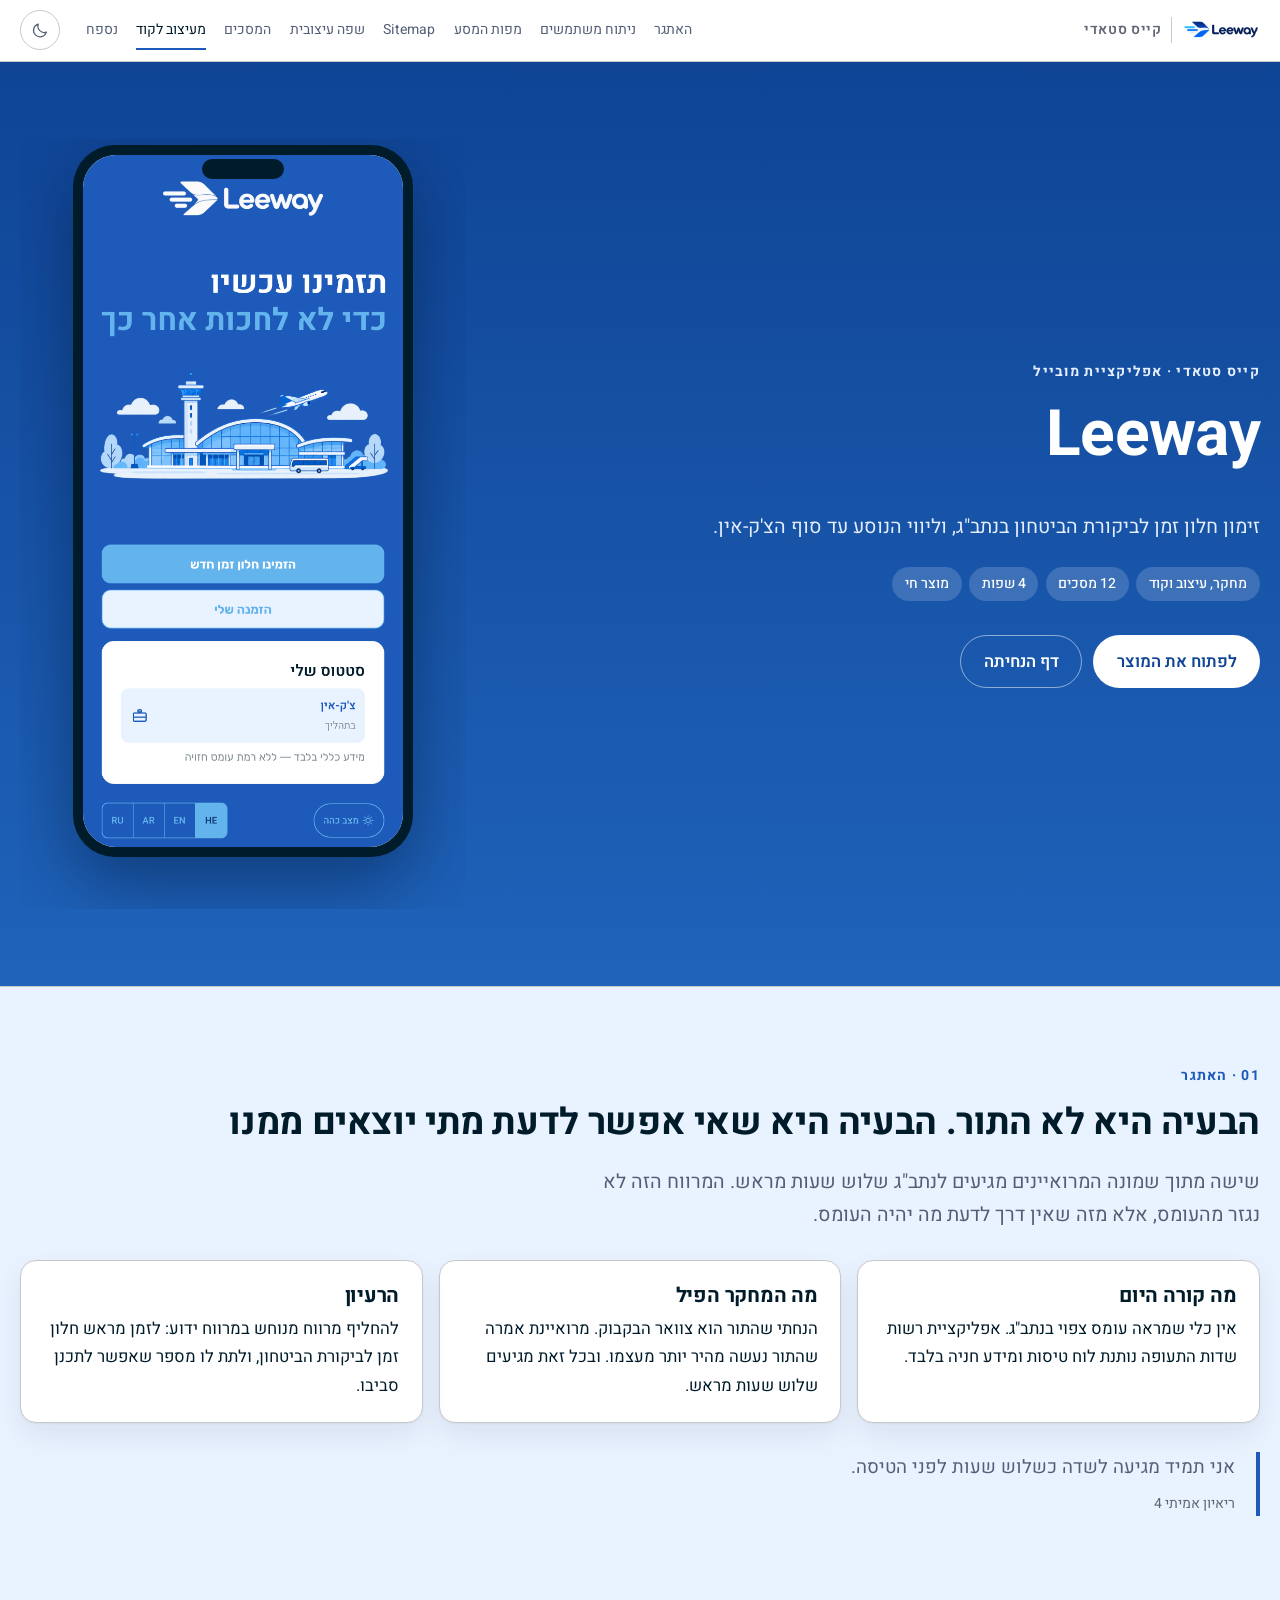
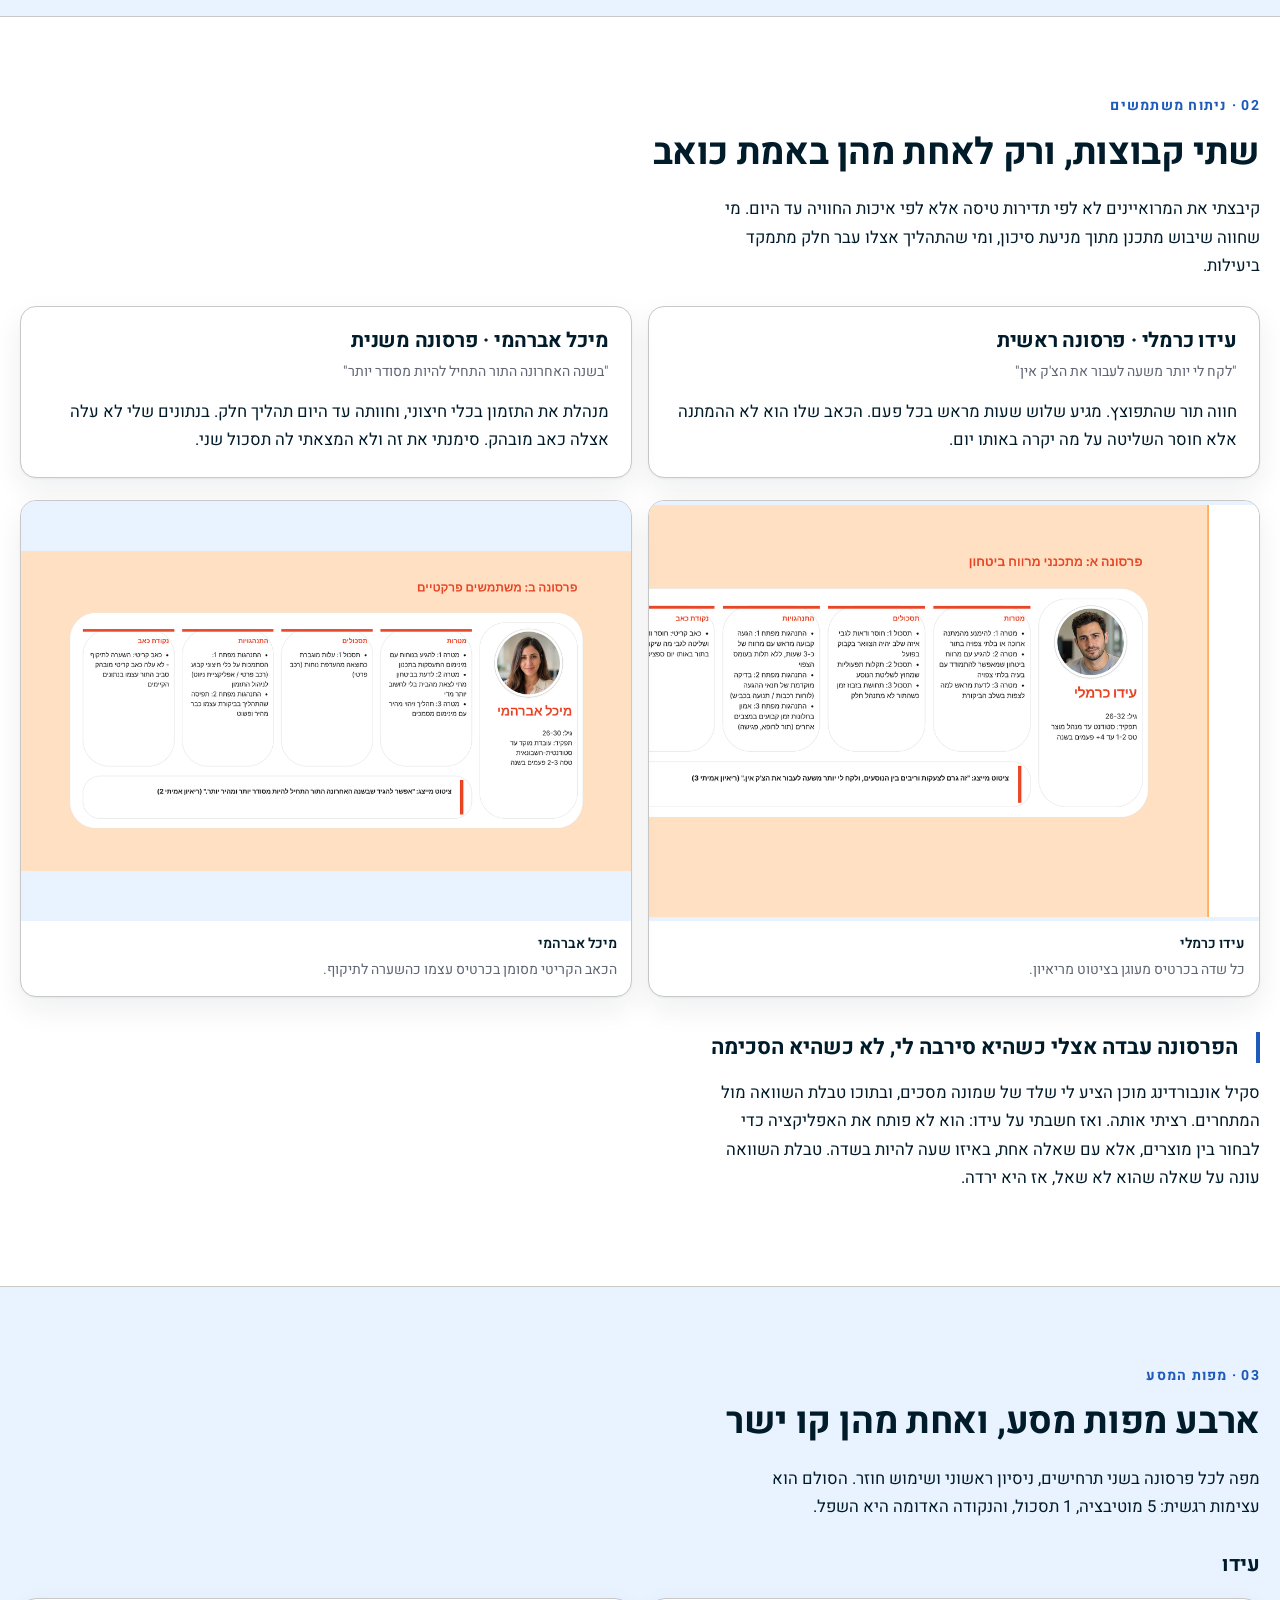
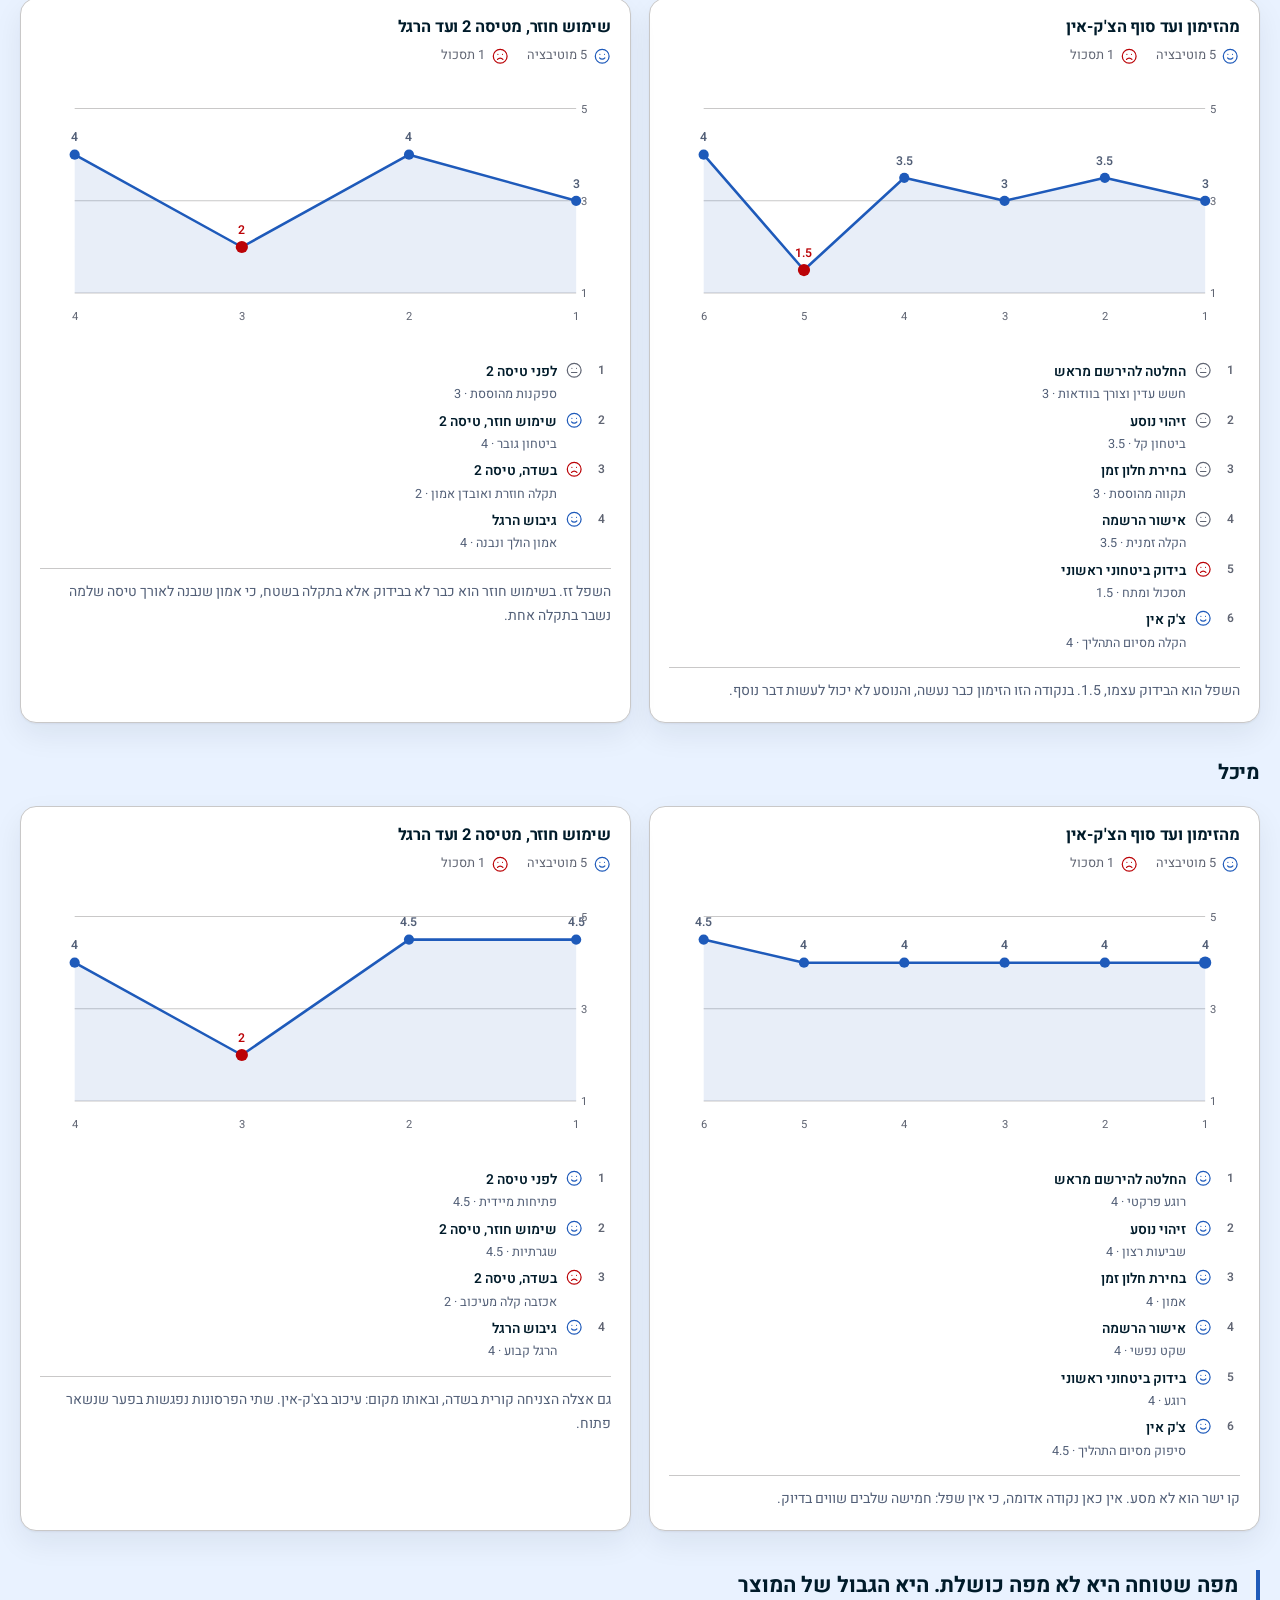
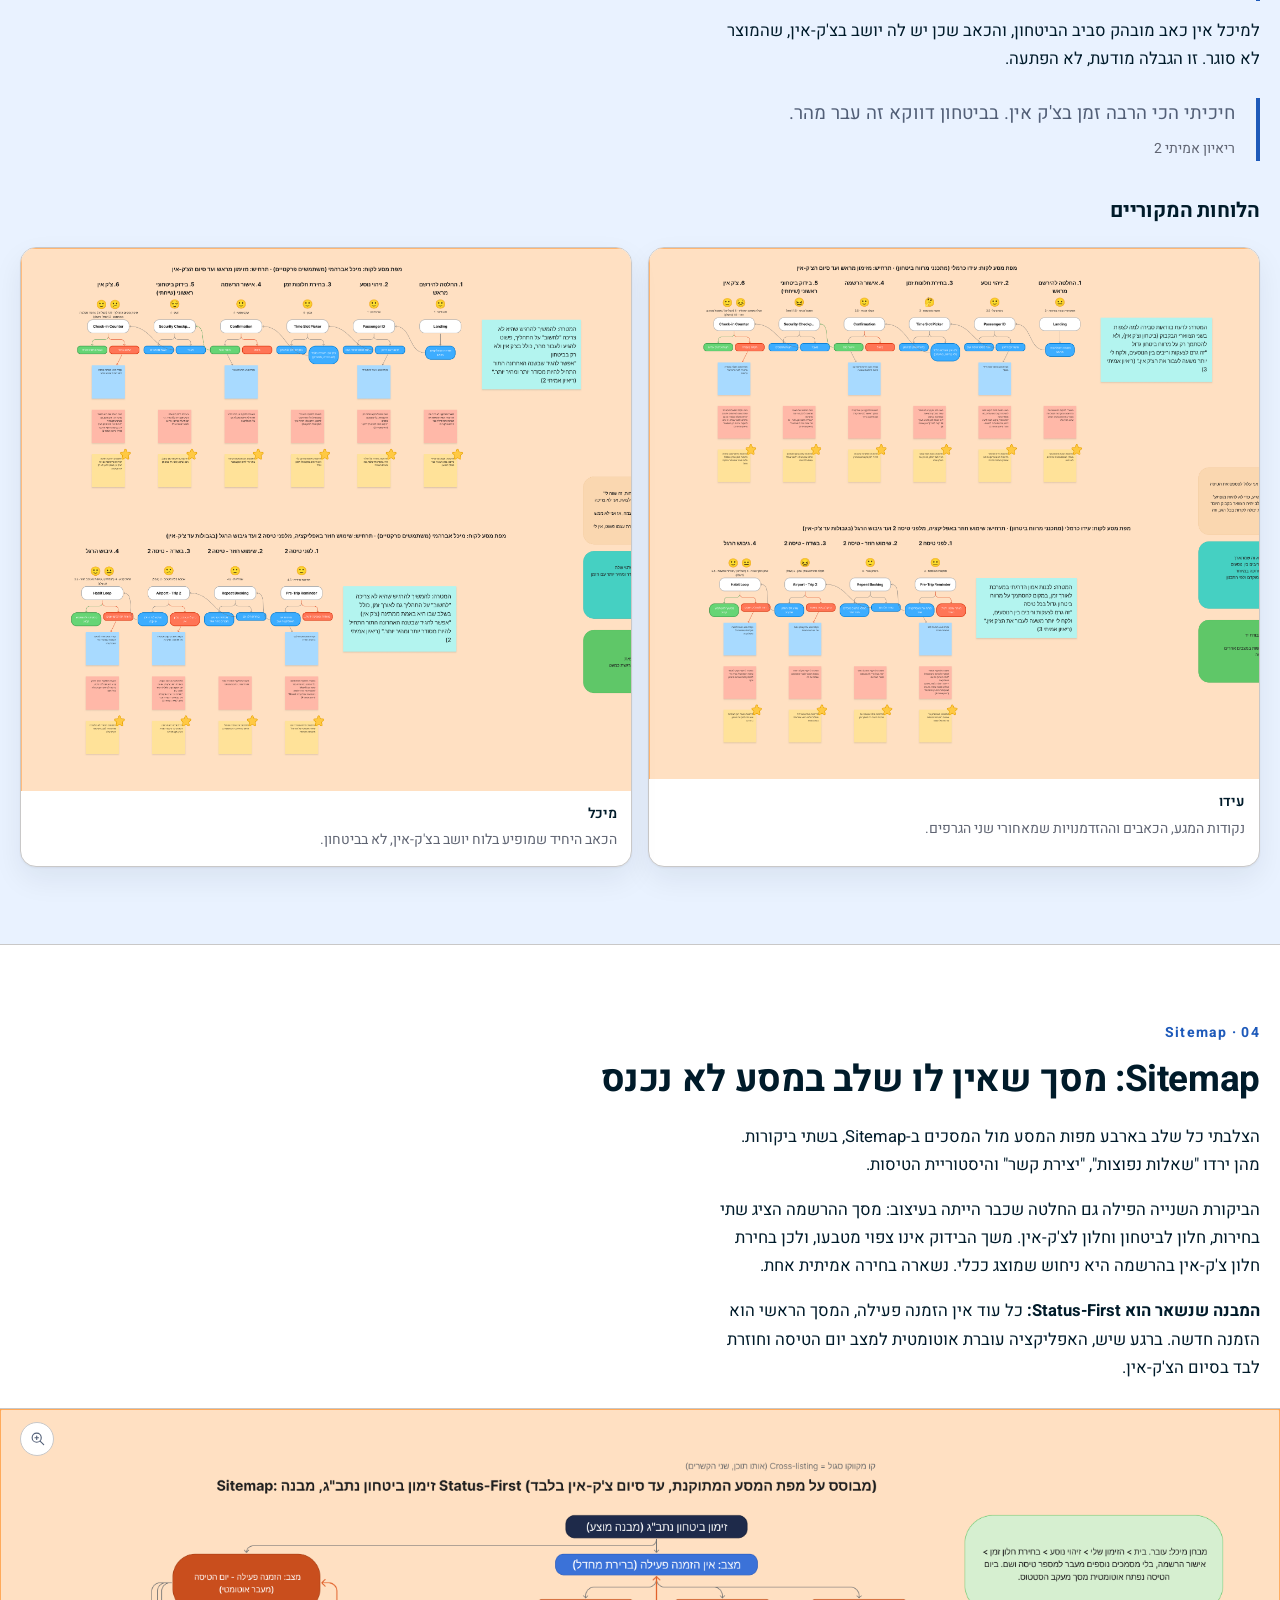
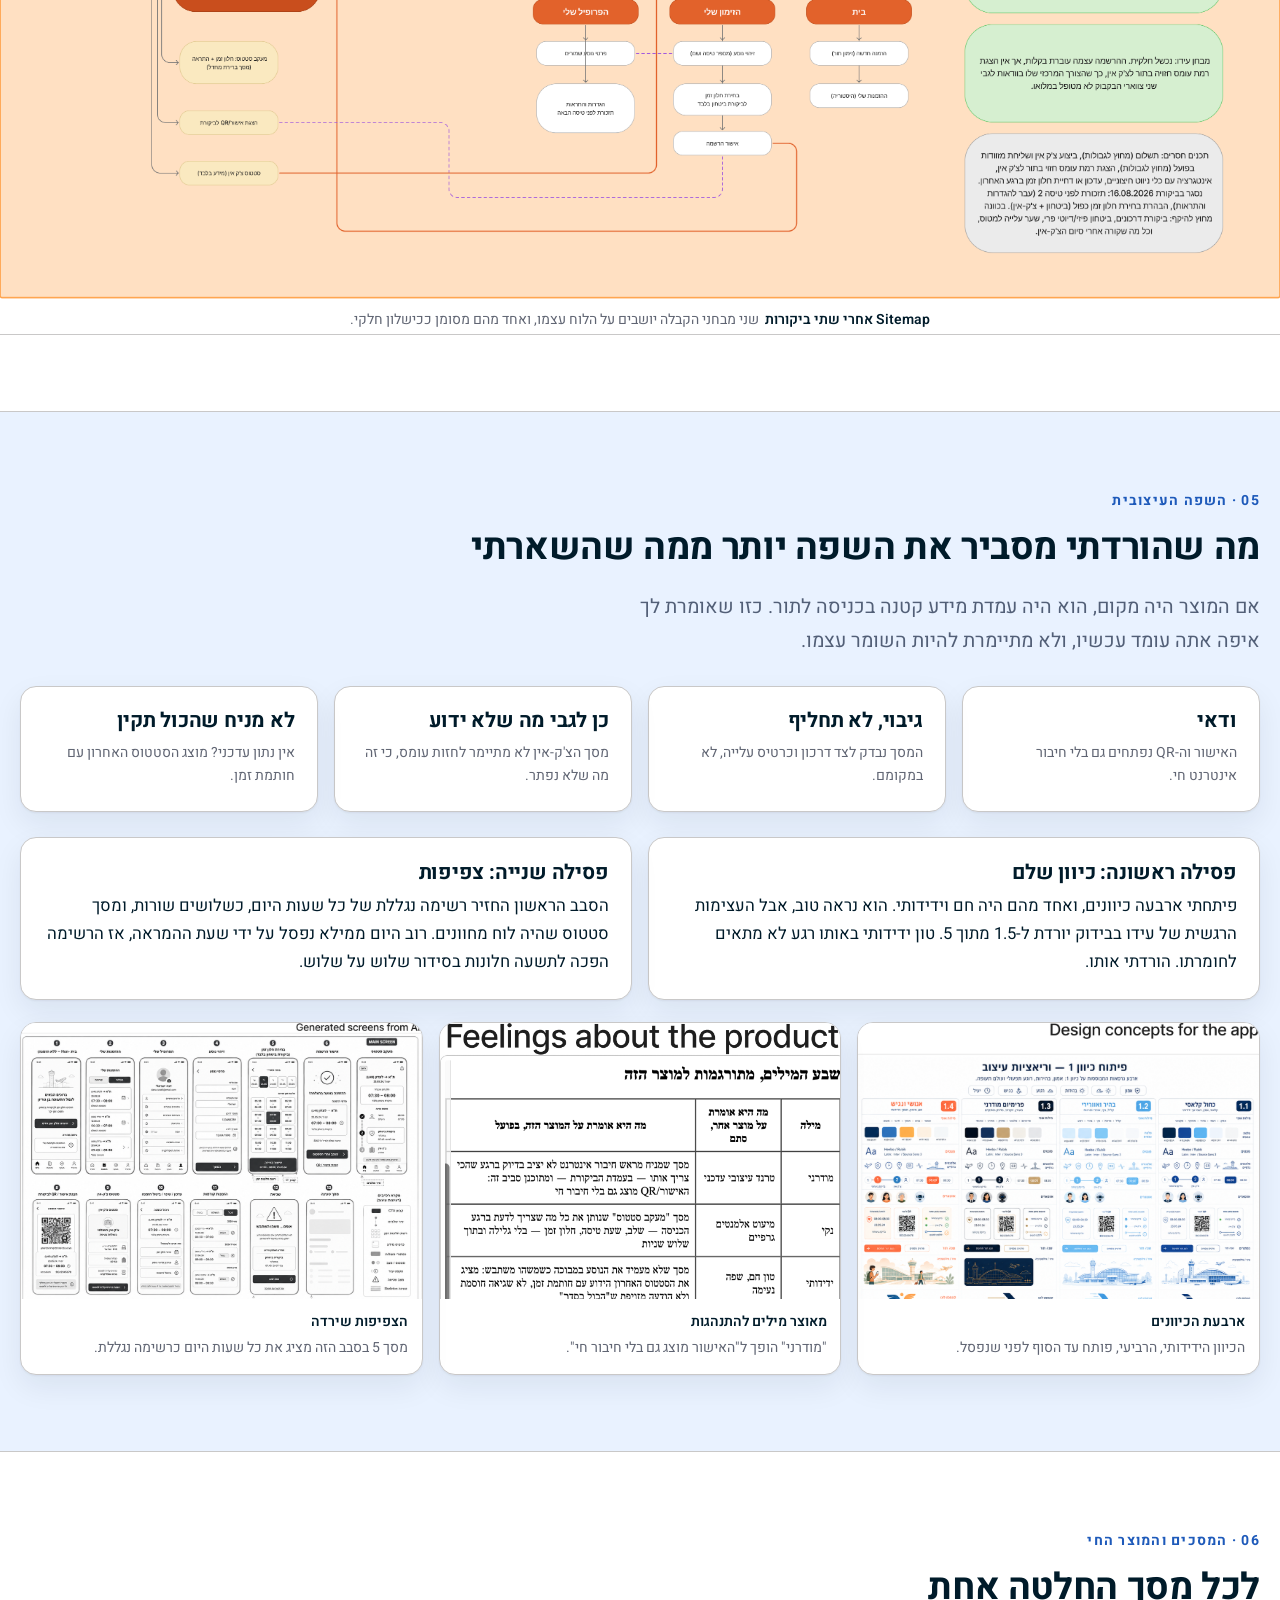
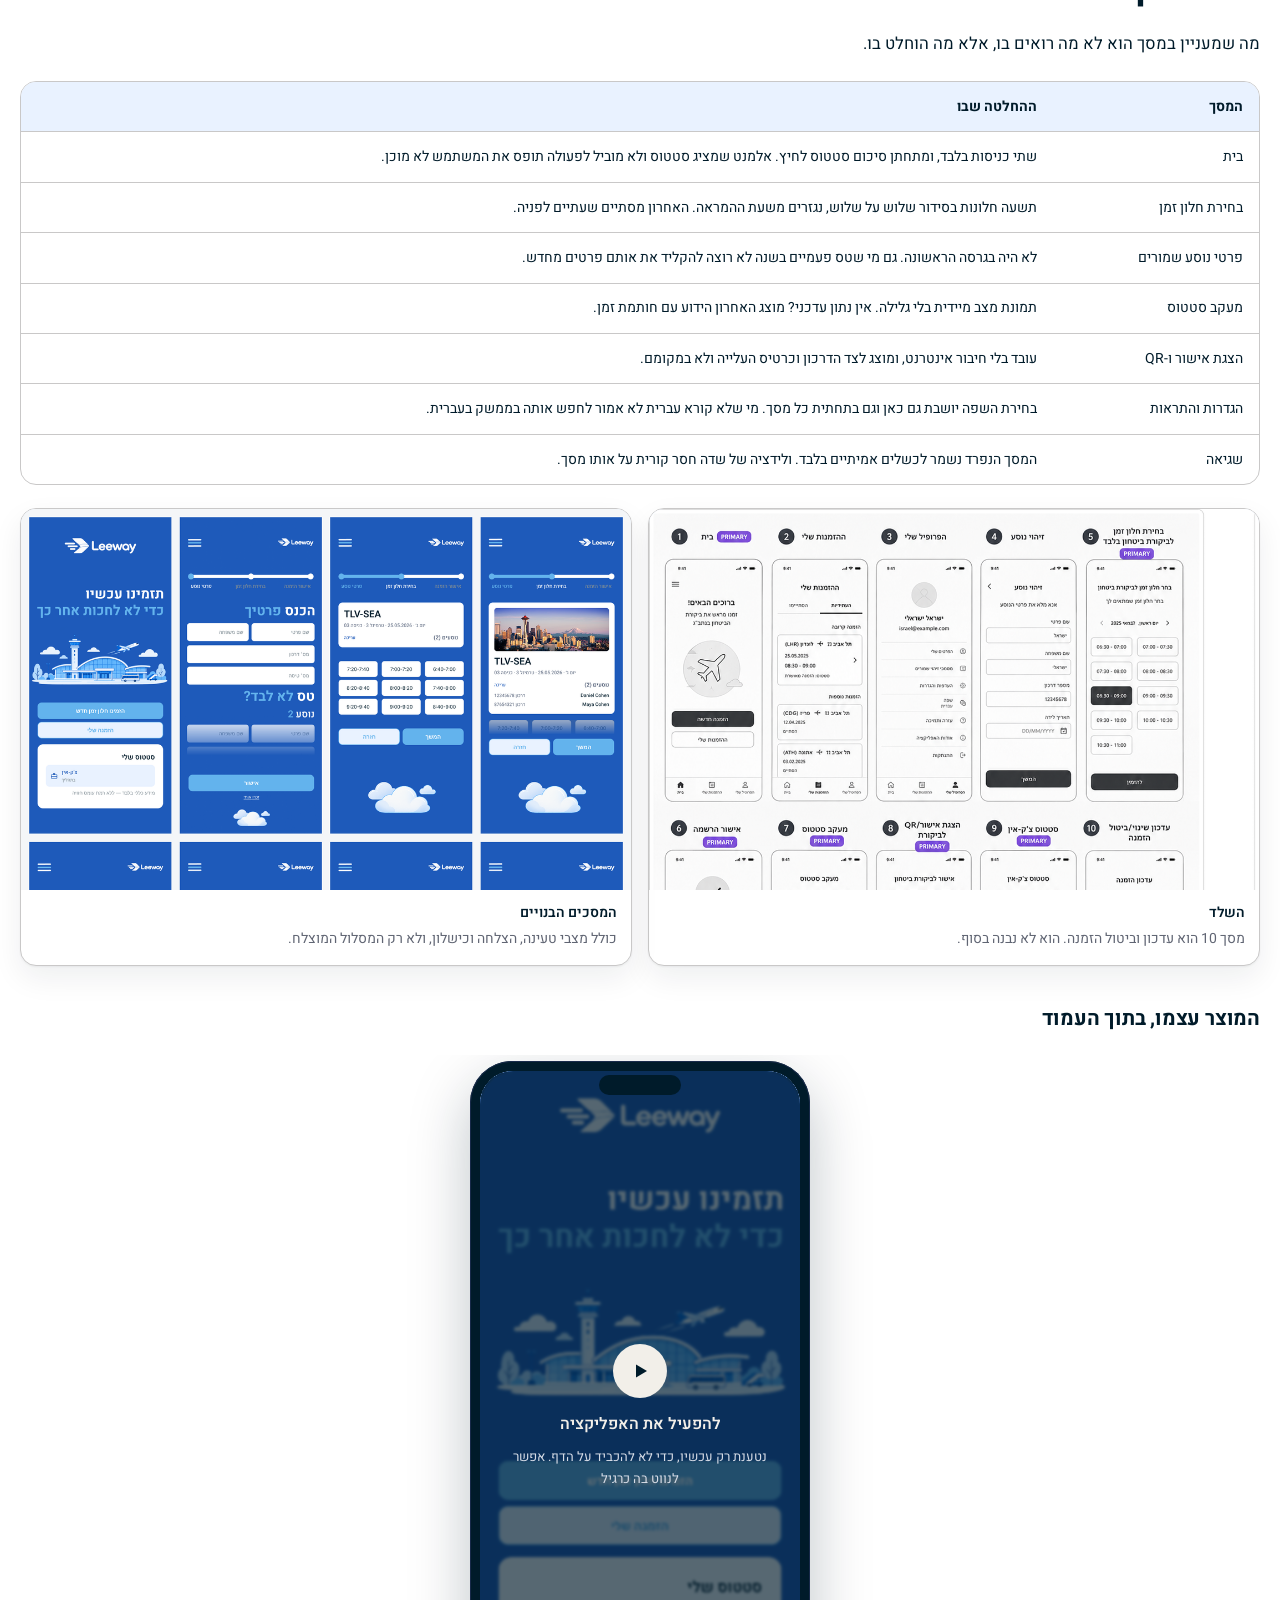
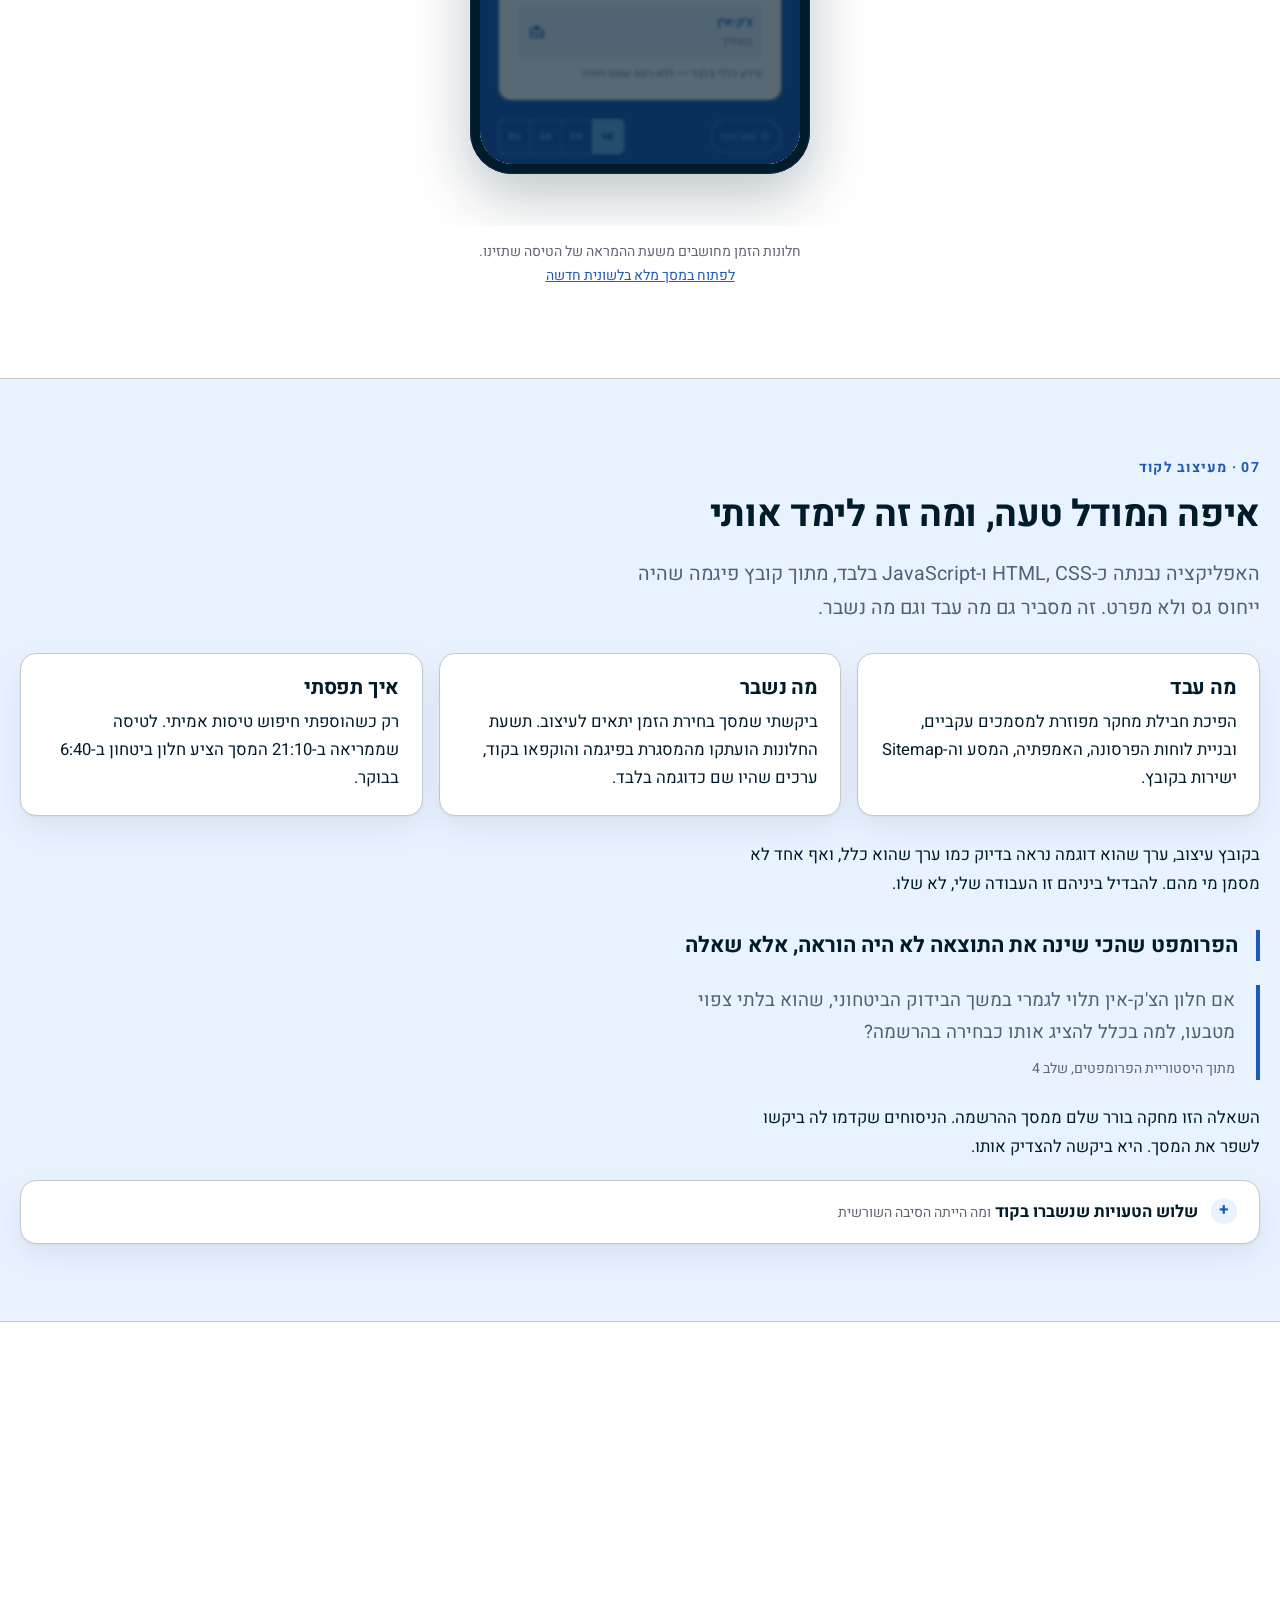
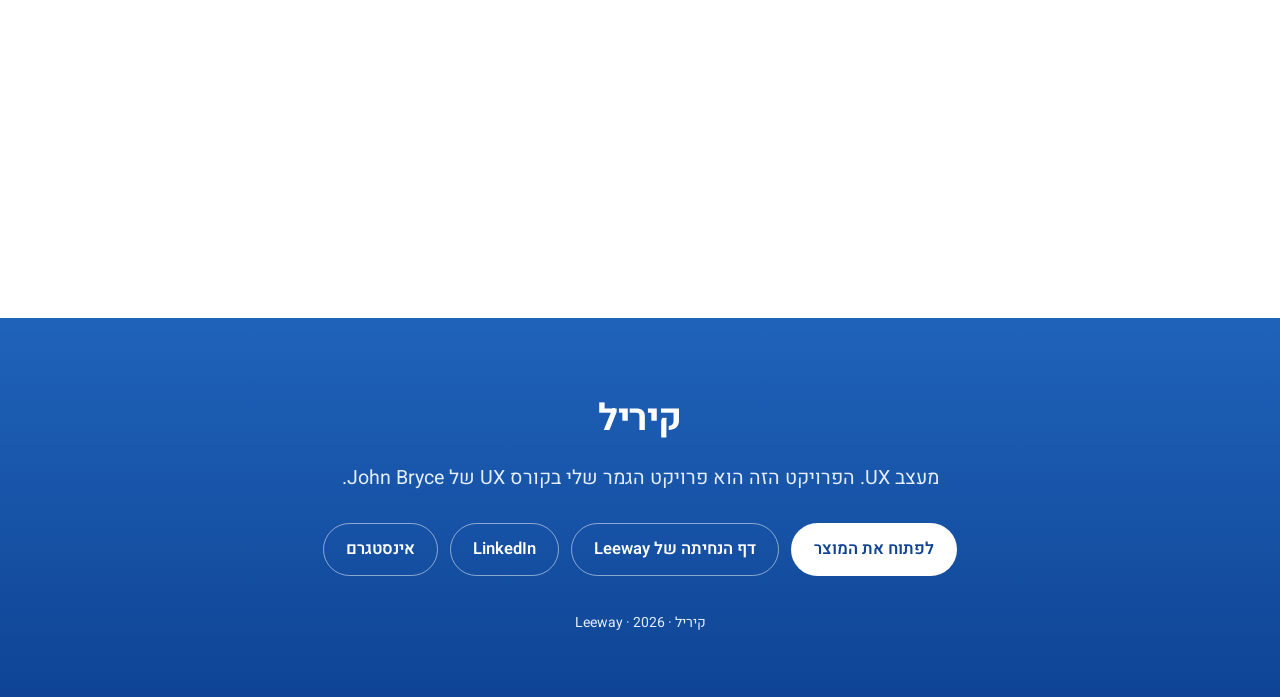
==== commit fa182b0a: "Rename index-v2.html to index.html" ====
--- a/case/index.html
+++ b/case/index.html
@@ -301,8 +301,7 @@
       <a href="#language">שפה עיצובית</a>
       <a href="#screens">המסכים</a>
       <a href="#ai">מעיצוב לקוד</a>
-      <a href="#beforeafter">לפני ואחרי</a>
-      <a href="#impact">סיכום</a>
+      <a href="#appendix">נספח</a>
     </div>
     <button type="button" class="theme-btn" id="theme-btn" aria-label="החלפת מצב תצוגה" title="מצב תצוגה">
       <svg class="ico i-moon" aria-hidden="true"><use href="#i-moon"/></svg>
@@ -409,33 +408,31 @@
 <article class="jmap"><h4>שימוש חוזר, מטיסה 2 ועד הרגל</h4><p class="jscale"><span><svg class="ico ico--hi" aria-hidden="true"><use href="#f-hi"/></svg> 5 מוטיבציה</span><span><svg class="ico ico--lo" aria-hidden="true"><use href="#f-lo"/></svg> 1 תסכול</span></p><svg viewBox="0 0 560 265" class="jchart" role="img" aria-label="עידו · שימוש חוזר, מטיסה 2 ועד הרגל"><line x1="34.0" y1="211.0" x2="526.0" y2="211.0" class="jg"/><text x="534" y="215.0" class="jt">1</text><line x1="34.0" y1="120.5" x2="526.0" y2="120.5" class="jg"/><text x="534" y="124.5" class="jt">3</text><line x1="34.0" y1="30.0" x2="526.0" y2="30.0" class="jg"/><text x="534" y="34.0" class="jt">5</text><path d="M526.0,120.5 L362.0,75.2 L198.0,165.8 L34.0,75.2 L34.0,211.0 L526.0,211.0 Z" class="ja"/><path d="M526.0,120.5 L362.0,75.2 L198.0,165.8 L34.0,75.2" class="jl"/><circle cx="526.0" cy="120.5" r="5" class="jd"/><text x="526.0" y="107.5" class="jv">3</text><text x="526.0" y="237" class="jn">1</text><circle cx="362.0" cy="75.2" r="5" class="jd"/><text x="362.0" y="62.2" class="jv">4</text><text x="362.0" y="237" class="jn">2</text><circle cx="198.0" cy="165.8" r="6" class="jd jd--low"/><text x="198.0" y="152.8" class="jv jv--low">2</text><text x="198.0" y="237" class="jn">3</text><circle cx="34.0" cy="75.2" r="5" class="jd"/><text x="34.0" y="62.2" class="jv">4</text><text x="34.0" y="237" class="jn">4</text></svg><ol class="jlegend"><li><span class="jn-num">1</span><svg class="ico ico--mid" aria-hidden="true"><use href="#f-mid"/></svg><span class="jn-body"><b>לפני טיסה 2</b><span>ספקנות מהוססת · 3</span></span></li><li><span class="jn-num">2</span><svg class="ico ico--hi" aria-hidden="true"><use href="#f-hi"/></svg><span class="jn-body"><b>שימוש חוזר, טיסה 2</b><span>ביטחון גובר · 4</span></span></li><li><span class="jn-num">3</span><svg class="ico ico--lo" aria-hidden="true"><use href="#f-lo"/></svg><span class="jn-body"><b>בשדה, טיסה 2</b><span>תקלה חוזרת ואובדן אמון · 2</span></span></li><li><span class="jn-num">4</span><svg class="ico ico--hi" aria-hidden="true"><use href="#f-hi"/></svg><span class="jn-body"><b>גיבוש הרגל</b><span>אמון הולך ונבנה · 4</span></span></li></ol><p class="jnote">השפל זז. בשימוש חוזר הוא כבר לא בבידוק אלא בתקלה בשטח, כי אמון שנבנה לאורך טיסה שלמה נשבר בתקלה אחת.</p></article>
 </div>
 
-    <div class="board bleed">
-      <button type="button" data-full="assets/jmap-ido.png" data-cap="הלוח המקורי. שתי מפות המסע של עידו, עם נקודות המגע, הכאבים וההזדמנויות שמאחורי הגרפים">
-        <img src="assets/jmap-ido.png" alt="שתי מפות המסע של עידו כרמלי, ניסיון ראשוני ושימוש חוזר" loading="lazy">
-        <span class="zoom" aria-hidden="true"><svg class="ico" style="width:1.05rem;height:1.05rem"><use href="#i-zoom"/></svg></span>
-        <span class="board-cap"><b>הלוח המקורי של עידו</b>נקודות המגע, הכאבים וההזדמנויות שמאחורי שני הגרפים.</span>
-      </button>
-    </div>
-  </div>
-
-  <div class="wrap">
-    <h3 style="margin-top:2.6rem">מיכל</h3>
+
+    <h3 style="margin-top:2.4rem">מיכל</h3>
     <div class="jmaps">
 <article class="jmap"><h4>מהזימון ועד סוף הצ'ק-אין</h4><p class="jscale"><span><svg class="ico ico--hi" aria-hidden="true"><use href="#f-hi"/></svg> 5 מוטיבציה</span><span><svg class="ico ico--lo" aria-hidden="true"><use href="#f-lo"/></svg> 1 תסכול</span></p><svg viewBox="0 0 560 265" class="jchart" role="img" aria-label="מיכל · מהזימון ועד סוף הצ'ק-אין"><line x1="34.0" y1="211.0" x2="526.0" y2="211.0" class="jg"/><text x="534" y="215.0" class="jt">1</text><line x1="34.0" y1="120.5" x2="526.0" y2="120.5" class="jg"/><text x="534" y="124.5" class="jt">3</text><line x1="34.0" y1="30.0" x2="526.0" y2="30.0" class="jg"/><text x="534" y="34.0" class="jt">5</text><path d="M526.0,75.2 L427.6,75.2 L329.2,75.2 L230.8,75.2 L132.4,75.2 L34.0,52.6 L34.0,211.0 L526.0,211.0 Z" class="ja"/><path d="M526.0,75.2 L427.6,75.2 L329.2,75.2 L230.8,75.2 L132.4,75.2 L34.0,52.6" class="jl"/><circle cx="526.0" cy="75.2" r="6" class="jd"/><text x="526.0" y="62.2" class="jv">4</text><text x="526.0" y="237" class="jn">1</text><circle cx="427.6" cy="75.2" r="5" class="jd"/><text x="427.6" y="62.2" class="jv">4</text><text x="427.6" y="237" class="jn">2</text><circle cx="329.2" cy="75.2" r="5" class="jd"/><text x="329.2" y="62.2" class="jv">4</text><text x="329.2" y="237" class="jn">3</text><circle cx="230.8" cy="75.2" r="5" class="jd"/><text x="230.8" y="62.2" class="jv">4</text><text x="230.8" y="237" class="jn">4</text><circle cx="132.4" cy="75.2" r="5" class="jd"/><text x="132.4" y="62.2" class="jv">4</text><text x="132.4" y="237" class="jn">5</text><circle cx="34.0" cy="52.6" r="5" class="jd"/><text x="34.0" y="39.6" class="jv">4.5</text><text x="34.0" y="237" class="jn">6</text></svg><ol class="jlegend"><li><span class="jn-num">1</span><svg class="ico ico--hi" aria-hidden="true"><use href="#f-hi"/></svg><span class="jn-body"><b>החלטה להירשם מראש</b><span>רוגע פרקטי · 4</span></span></li><li><span class="jn-num">2</span><svg class="ico ico--hi" aria-hidden="true"><use href="#f-hi"/></svg><span class="jn-body"><b>זיהוי נוסע</b><span>שביעות רצון · 4</span></span></li><li><span class="jn-num">3</span><svg class="ico ico--hi" aria-hidden="true"><use href="#f-hi"/></svg><span class="jn-body"><b>בחירת חלון זמן</b><span>אמון · 4</span></span></li><li><span class="jn-num">4</span><svg class="ico ico--hi" aria-hidden="true"><use href="#f-hi"/></svg><span class="jn-body"><b>אישור הרשמה</b><span>שקט נפשי · 4</span></span></li><li><span class="jn-num">5</span><svg class="ico ico--hi" aria-hidden="true"><use href="#f-hi"/></svg><span class="jn-body"><b>בידוק ביטחוני ראשוני</b><span>רוגע · 4</span></span></li><li><span class="jn-num">6</span><svg class="ico ico--hi" aria-hidden="true"><use href="#f-hi"/></svg><span class="jn-body"><b>צ'ק אין</b><span>סיפוק מסיום התהליך · 4.5</span></span></li></ol><p class="jnote">קו ישר הוא לא מסע. אין כאן נקודה אדומה, כי אין שפל: חמישה שלבים שווים בדיוק.</p></article>
 <article class="jmap"><h4>שימוש חוזר, מטיסה 2 ועד הרגל</h4><p class="jscale"><span><svg class="ico ico--hi" aria-hidden="true"><use href="#f-hi"/></svg> 5 מוטיבציה</span><span><svg class="ico ico--lo" aria-hidden="true"><use href="#f-lo"/></svg> 1 תסכול</span></p><svg viewBox="0 0 560 265" class="jchart" role="img" aria-label="מיכל · שימוש חוזר, מטיסה 2 ועד הרגל"><line x1="34.0" y1="211.0" x2="526.0" y2="211.0" class="jg"/><text x="534" y="215.0" class="jt">1</text><line x1="34.0" y1="120.5" x2="526.0" y2="120.5" class="jg"/><text x="534" y="124.5" class="jt">3</text><line x1="34.0" y1="30.0" x2="526.0" y2="30.0" class="jg"/><text x="534" y="34.0" class="jt">5</text><path d="M526.0,52.6 L362.0,52.6 L198.0,165.8 L34.0,75.2 L34.0,211.0 L526.0,211.0 Z" class="ja"/><path d="M526.0,52.6 L362.0,52.6 L198.0,165.8 L34.0,75.2" class="jl"/><circle cx="526.0" cy="52.6" r="5" class="jd"/><text x="526.0" y="39.6" class="jv">4.5</text><text x="526.0" y="237" class="jn">1</text><circle cx="362.0" cy="52.6" r="5" class="jd"/><text x="362.0" y="39.6" class="jv">4.5</text><text x="362.0" y="237" class="jn">2</text><circle cx="198.0" cy="165.8" r="6" class="jd jd--low"/><text x="198.0" y="152.8" class="jv jv--low">2</text><text x="198.0" y="237" class="jn">3</text><circle cx="34.0" cy="75.2" r="5" class="jd"/><text x="34.0" y="62.2" class="jv">4</text><text x="34.0" y="237" class="jn">4</text></svg><ol class="jlegend"><li><span class="jn-num">1</span><svg class="ico ico--hi" aria-hidden="true"><use href="#f-hi"/></svg><span class="jn-body"><b>לפני טיסה 2</b><span>פתיחות מיידית · 4.5</span></span></li><li><span class="jn-num">2</span><svg class="ico ico--hi" aria-hidden="true"><use href="#f-hi"/></svg><span class="jn-body"><b>שימוש חוזר, טיסה 2</b><span>שגרתיות · 4.5</span></span></li><li><span class="jn-num">3</span><svg class="ico ico--lo" aria-hidden="true"><use href="#f-lo"/></svg><span class="jn-body"><b>בשדה, טיסה 2</b><span>אכזבה קלה מעיכוב · 2</span></span></li><li><span class="jn-num">4</span><svg class="ico ico--hi" aria-hidden="true"><use href="#f-hi"/></svg><span class="jn-body"><b>גיבוש הרגל</b><span>הרגל קבוע · 4</span></span></li></ol><p class="jnote">גם אצלה הצניחה קורית בשדה, ובאותו מקום: עיכוב בצ'ק-אין. שתי הפרסונות נפגשות בפער שנשאר פתוח.</p></article>
 </div>
 
-    <div class="board bleed">
-      <button type="button" data-full="assets/jmap-michal.png" data-cap="הלוח המקורי. שתי מפות המסע של מיכל. הכאב היחיד שמופיע בהן יושב בצ'ק-אין, לא בביטחון">
-        <img src="assets/jmap-michal.png" alt="שתי מפות המסע של מיכל אברהמי, ניסיון ראשוני ושימוש חוזר" loading="lazy">
-        <span class="zoom" aria-hidden="true"><svg class="ico" style="width:1.05rem;height:1.05rem"><use href="#i-zoom"/></svg></span>
-        <span class="board-cap"><b>הלוח המקורי של מיכל</b>הכאב היחיד שמופיע בו יושב בצ'ק-אין, לא בביטחון.</span>
-      </button>
-    </div>
 
     <p class="claim" style="margin-top:2.4rem">מפה שטוחה היא לא מפה כושלת. היא הגבול של המוצר</p>
     <p>למיכל אין כאב מובהק סביב הביטחון, והכאב שכן יש לה יושב בצ'ק-אין, שהמוצר לא סוגר. זו הגבלה מודעת, לא הפתעה.</p>
     <blockquote class="quote">חיכיתי הכי הרבה זמן בצ'ק אין. בביטחון דווקא זה עבר מהר.<cite>ריאיון אמיתי 2</cite></blockquote>
+
+    <h3 style="margin-top:2.4rem">הלוחות המקוריים</h3>
+    <div class="gallery" style="--col:24rem">
+      <button type="button" style="--ar:4492/3908" data-full="assets/jmap-ido.png" data-cap="הלוח המקורי. שתי מפות המסע של עידו, עם נקודות המגע, הכאבים וההזדמנויות שמאחורי הגרפים">
+        <span class="shot"><img src="assets/jmap-ido.png" alt="שתי מפות המסע של עידו כרמלי, ניסיון ראשוני ושימוש חוזר" loading="lazy"></span>
+        <span class="zoom" aria-hidden="true"><svg class="ico" style="width:1.05rem;height:1.05rem"><use href="#i-zoom"/></svg></span>
+        <span class="cap"><b>עידו</b>נקודות המגע, הכאבים וההזדמנויות שמאחורי שני הגרפים.</span>
+      </button>
+      <button type="button" style="--ar:4409/3922" data-full="assets/jmap-michal.png" data-cap="הלוח המקורי. שתי מפות המסע של מיכל. הכאב היחיד שמופיע בהן יושב בצ'ק-אין, לא בביטחון">
+        <span class="shot"><img src="assets/jmap-michal.png" alt="שתי מפות המסע של מיכל אברהמי, ניסיון ראשוני ושימוש חוזר" loading="lazy"></span>
+        <span class="zoom" aria-hidden="true"><svg class="ico" style="width:1.05rem;height:1.05rem"><use href="#i-zoom"/></svg></span>
+        <span class="cap"><b>מיכל</b>הכאב היחיד שמופיע בלוח יושב בצ'ק-אין, לא בביטחון.</span>
+      </button>
+    </div>
   </div>
 </section>
 
@@ -595,81 +592,83 @@
   </div>
 </section>
 
-<section id="beforeafter">
-  <div class="wrap">
-    <p class="eyebrow">08 · לפני ואחרי</p>
-    <h2>שלושה שינויים שהגיעו מאנשים, לא ממני</h2>
-    <p class="lead">לא היו לי כלי מדידה שעבדו, אז נתתי את האפליקציה לעד שבעה אנשים והסתכלתי.</p>
-
-    <div class="grid g3" style="margin-top:1.8rem">
-      <div class="card">
-        <p class="eyebrow">לפני</p>
-        <h3>לא הבינו מה מצופה מהם</h3>
-        <p>אדם פתח, קרא, הסתכל על הכפתורים, ואז שאל בקול: מה אני צריך לעשות כאן, ומה אני בעצם מזמין.</p>
-        <p class="tiny"><b>אחרי:</b> הדרכה בשלושה שלבים, עם הדגשה ויזואלית על האלמנט הרלוונטי. המסך היה קריא, המשימה לא.</p>
-      </div>
-      <div class="card">
-        <p class="eyebrow">לפני</p>
-        <h3>מסך שגיאה על שדה ריק</h3>
-        <p>לא הזנת מספר טיסה, לחצת הבא, והמערכת העיפה אותך למסך שגיאה שלם. המשתמש נכנס לקיפאון.</p>
-        <p class="tiny"><b>אחרי:</b> ולידציה על אותו מסך, שמצביעה על השדה החסר. מסך השגיאה נשאר למקרי קצה אמיתיים.</p>
-      </div>
-      <div class="card">
-        <p class="eyebrow">לפני</p>
-        <h3>עברית בלבד</h3>
-        <p>חלק מהאנשים שניסו לא קוראים עברית, וחלקם לא גרים בישראל. עבורם המוצר פשוט לא היה שמיש.</p>
-        <p class="tiny"><b>אחרי:</b> ארבע שפות, ומחליף שפה בתחתית כל מסך. השינוי שהשפיע הכי הרבה, יותר מהמצב הכהה.</p>
-      </div>
-    </div>
-  </div>
-</section>
-
-<section id="impact" class="soft">
-  <div class="wrap">
-    <p class="eyebrow">09 · סיכום</p>
-    <h2>מה נעשה, ומה נשאר פתוח</h2>
-    <p>שורה בלי ראיה לא נכנסה לטבלה. שתי השורות האחרונות ריקות בעמודת ההחלטה, וזה מכוון.</p>
-    <div class="scroll-x">
-      <table>
-        <thead><tr><th>הבעיה</th><th>ההחלטה</th><th>סטטוס</th></tr></thead>
-        <tbody>
-          <tr><td>מגיעים שלוש שעות מראש בלי לדעת מה מחכה</td><td>חלונות הזמן נגזרים משעת ההמראה, האחרון מסתיים שעתיים לפניה</td><td><span class="pill done">עובד</span></td></tr>
-          <tr><td>צוואר הבקבוק זז בין ביטחון לצ'ק-אין</td><td>מזמינים רק את הביטחון. הצ'ק-אין מוצג כהערכה מתעדכנת</td><td><span class="pill done">עובד</span></td></tr>
-          <tr><td>הזיהוי בעמדה רץ על מסמכים פיזיים</td><td>ה-QR עובד בלי רשת ומוצג לצד הדרכון, לא במקומו</td><td><span class="pill done">עובד</span></td></tr>
-          <tr><td>אנשים לא הבינו מה לעשות בכניסה ראשונה</td><td>הדרכה בשלושה שלבים עם הדגשה על האלמנט הרלוונטי</td><td><span class="pill done">עובד</span></td></tr>
-          <tr><td>לא כל מי שטס מנתב"ג קורא עברית</td><td>ארבע שפות, ומחליף השפה בתחתית כל מסך</td><td><span class="pill done">עובד</span></td></tr>
-          <tr><td>אין ודאות לגבי העומס בצ'ק-אין</td><td></td><td><span class="pill next">פתוח</span></td></tr>
-          <tr><td>אי אפשר לדחות חלון ברגע האחרון</td><td></td><td><span class="pill next">פתוח</span></td></tr>
-        </tbody>
-      </table>
-    </div>
-
-    <div class="grid g2" style="margin-top:2rem; align-items:start">
-      <div>
-        <h3>שלושה דברים שלמדתי</h3>
-        <ul>
-          <li><b>דמו הוא לא עובדה.</b> תפסתי את זה פעמיים באותו פרויקט, בשני מקומות שונים.</li>
-          <li><b>הצורה מציעה גם כשלא התכוונתי להציע.</b> בניתי גלילה להוספת נוסעים, והמשתמש קרא שדות ריקים כהזמנה למלא.</li>
-          <li><b>סימן הוא לא ראיה, ובכל זאת אפשר להחליט לפיו.</b> שדה הדרכון נולד מדגל שסימנתי כלא-ראיה, כי עלות הטעות אינה סימטרית.</li>
-        </ul>
-      </div>
-      <div>
-        <h3>הגרסה הבאה</h3>
-        <ul>
-          <li><b>רמת עומס חזויה בצ'ק-אין.</b> הפער שהשאיר את מבחן הקבלה של הפרסונה הראשית נכשל חלקית.</li>
-          <li><b>עדכון או דחייה של החלון ברגע האחרון.</b> קיים בווירפריימים ולא נבנה. היום אפשר רק לבטל לגמרי.</li>
-          <li><b>סריקת כרטיס העלייה במקום הקלדה.</b> מקצרת את הטופס לפעולה אחת.</li>
-        </ul>
-      </div>
-    </div>
-  </div>
-</section>
-
 <section id="appendix">
   <div class="wrap">
     <p class="eyebrow">נספח</p>
     <h2>מידע נוסף, למי שרוצה לחפור</h2>
     <p>כל מה שמתחת נשאר סגור בכוונה. הסיפור עומד בלעדיו.</p>
+
+    <details class="more">
+      <summary>לפני ואחרי <span>שלושה שינויים שהגיעו מאנשים, לא ממני</span></summary>
+      <div>
+        <p>לא היו לי כלי מדידה שעבדו, אז נתתי את האפליקציה לעד שבעה אנשים והסתכלתי.</p>
+        <div class="grid g3" style="margin-top:1.2rem">
+          <div class="card">
+            <p class="eyebrow">לפני</p>
+            <h3>לא הבינו מה מצופה מהם</h3>
+            <p>אדם פתח, קרא, הסתכל על הכפתורים, ואז שאל בקול: מה אני צריך לעשות כאן, ומה אני בעצם מזמין.</p>
+            <p class="tiny"><b>אחרי:</b> הדרכה בשלושה שלבים, עם הדגשה ויזואלית על האלמנט הרלוונטי. המסך היה קריא, המשימה לא.</p>
+          </div>
+          <div class="card">
+            <p class="eyebrow">לפני</p>
+            <h3>מסך שגיאה על שדה ריק</h3>
+            <p>לא הזנת מספר טיסה, לחצת הבא, והמערכת העיפה אותך למסך שגיאה שלם. המשתמש נכנס לקיפאון.</p>
+            <p class="tiny"><b>אחרי:</b> ולידציה על אותו מסך, שמצביעה על השדה החסר. מסך השגיאה נשאר למקרי קצה אמיתיים.</p>
+          </div>
+          <div class="card">
+            <p class="eyebrow">לפני</p>
+            <h3>עברית בלבד</h3>
+            <p>חלק מהאנשים שניסו לא קוראים עברית, וחלקם לא גרים בישראל. עבורם המוצר פשוט לא היה שמיש.</p>
+            <p class="tiny"><b>אחרי:</b> ארבע שפות, ומחליף שפה בתחתית כל מסך. השינוי שהשפיע הכי הרבה, יותר מהמצב הכהה.</p>
+          </div>
+        </div>
+      </div>
+    </details>
+
+    <details class="more">
+      <summary>סיכום <span>מה נעשה, מה נשאר פתוח, ומה למדתי</span></summary>
+      <div>
+        <p>שורה בלי ראיה לא נכנסה לטבלה. שתי השורות האחרונות ריקות בעמודת ההחלטה, וזה מכוון.</p>
+        <div class="scroll-x" style="margin-top:.8rem">
+          <table>
+            <thead><tr><th>הבעיה</th><th>ההחלטה</th><th>סטטוס</th></tr></thead>
+            <tbody>
+              <tr><td>מגיעים שלוש שעות מראש בלי לדעת מה מחכה</td><td>חלונות הזמן נגזרים משעת ההמראה, האחרון מסתיים שעתיים לפניה</td><td><span class="pill done">עובד</span></td></tr>
+              <tr><td>צוואר הבקבוק זז בין ביטחון לצ'ק-אין</td><td>מזמינים רק את הביטחון. הצ'ק-אין מוצג כהערכה מתעדכנת</td><td><span class="pill done">עובד</span></td></tr>
+              <tr><td>הזיהוי בעמדה רץ על מסמכים פיזיים</td><td>ה-QR עובד בלי רשת ומוצג לצד הדרכון, לא במקומו</td><td><span class="pill done">עובד</span></td></tr>
+              <tr><td>אנשים לא הבינו מה לעשות בכניסה ראשונה</td><td>הדרכה בשלושה שלבים עם הדגשה על האלמנט הרלוונטי</td><td><span class="pill done">עובד</span></td></tr>
+              <tr><td>לא כל מי שטס מנתב"ג קורא עברית</td><td>ארבע שפות, ומחליף השפה בתחתית כל מסך</td><td><span class="pill done">עובד</span></td></tr>
+              <tr><td>אין ודאות לגבי העומס בצ'ק-אין</td><td></td><td><span class="pill next">פתוח</span></td></tr>
+              <tr><td>אי אפשר לדחות חלון ברגע האחרון</td><td></td><td><span class="pill next">פתוח</span></td></tr>
+            </tbody>
+          </table>
+        </div>
+        <div class="grid g2" style="margin-top:1.4rem; align-items:start">
+          <div>
+            <h3>שלושה דברים שלמדתי</h3>
+            <ul>
+              <li><b>דמו הוא לא עובדה.</b> תפסתי את זה פעמיים באותו פרויקט, בשני מקומות שונים.</li>
+              <li><b>הצורה מציעה גם כשלא התכוונתי להציע.</b> בניתי גלילה להוספת נוסעים, והמשתמש קרא שדות ריקים כהזמנה למלא.</li>
+              <li><b>סימן הוא לא ראיה, ובכל זאת אפשר להחליט לפיו.</b> שדה הדרכון נולד מדגל שסימנתי כלא-ראיה, כי עלות הטעות אינה סימטרית.</li>
+            </ul>
+          </div>
+          <div>
+            <h3>הגרסה הבאה</h3>
+            <ul>
+              <li><b>רמת עומס חזויה בצ'ק-אין.</b> הפער שהשאיר את מבחן הקבלה של הפרסונה הראשית נכשל חלקית.</li>
+              <li><b>עדכון או דחייה של החלון ברגע האחרון.</b> קיים בווירפריימים ולא נבנה. היום אפשר רק לבטל לגמרי.</li>
+              <li><b>סריקת כרטיס העלייה במקום הקלדה.</b> מקצרת את הטופס לפעולה אחת.</li>
+            </ul>
+          </div>
+        </div>
+        <h3 style="margin-top:1.4rem">מה נבנה בפועל</h3>
+        <ul style="max-width:none">
+          <li>אפליקציה חיה, מובייל, שנים עשר מסכים, בארבע שפות ובשני מצבי תצוגה.</li>
+          <li>מערכת עיצוב בפיגמה עם טוקנים לשני מצבים, שעברה ביקורת של אחת עשרה נקודות כולל ניגודיות AA.</li>
+          <li>חבילת מחקר: שמונה ראיונות מנותחים, שתי פרסונות, שתי מפות אמפתיה, ארבע מפות מסע ו-Sitemap שעבר שתי ביקורות.</li>
+        </ul>
+      </div>
+    </details>
 
     <details class="more">
       <summary>המחקר המלא <span>שמונה ראיונות, וארבעה מהם אמיתיים</span></summary>
@@ -711,16 +710,6 @@
       </div>
     </details>
 
-    <details class="more">
-      <summary>מה נבנה בפועל <span>הרשימה המלאה של התוצרים</span></summary>
-      <div>
-        <ul style="max-width:none">
-          <li>אפליקציה חיה, מובייל, שנים עשר מסכים, בארבע שפות ובשני מצבי תצוגה.</li>
-          <li>מערכת עיצוב בפיגמה עם טוקנים לשני מצבים, שעברה ביקורת של אחת עשרה נקודות כולל ניגודיות AA.</li>
-          <li>חבילת מחקר: שמונה ראיונות מנותחים, שתי פרסונות, שתי מפות אמפתיה, ארבע מפות מסע ו-Sitemap שעבר שתי ביקורות.</li>
-        </ul>
-      </div>
-    </details>
   </div>
 </section>
 
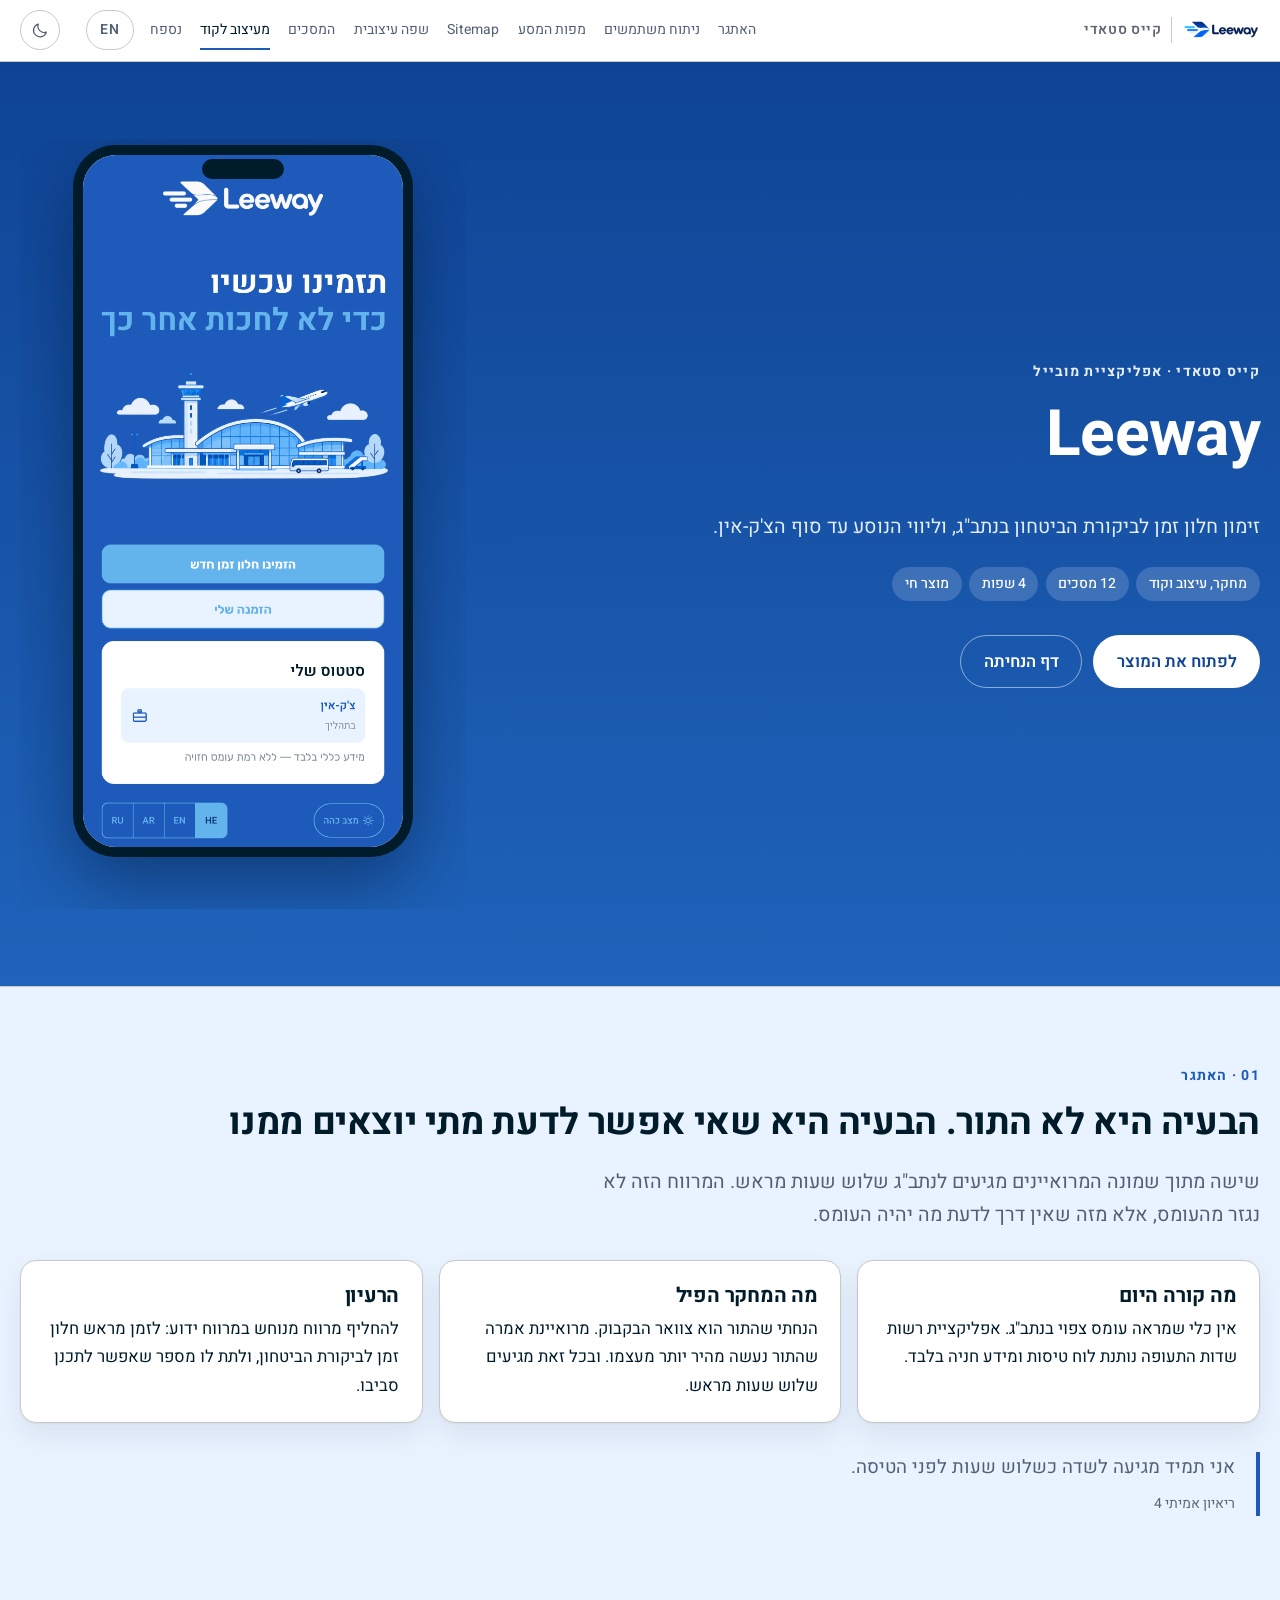
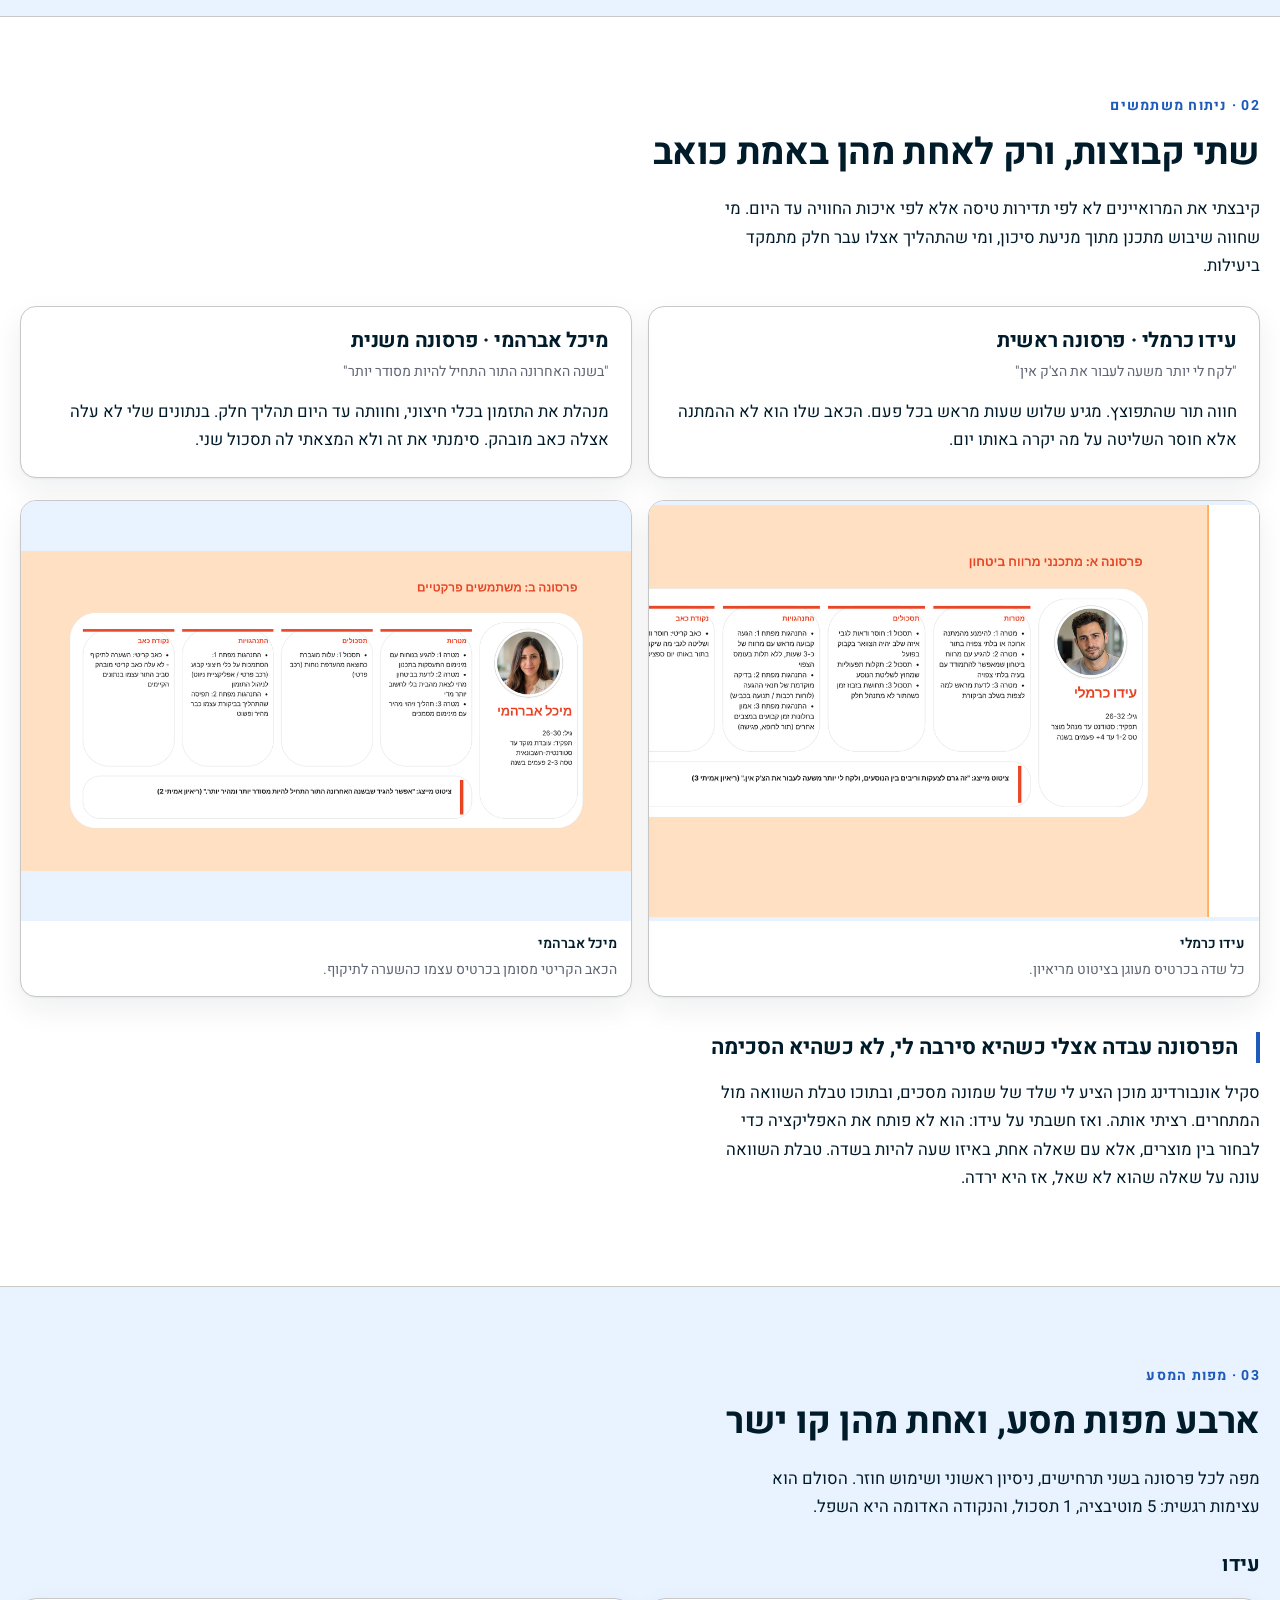
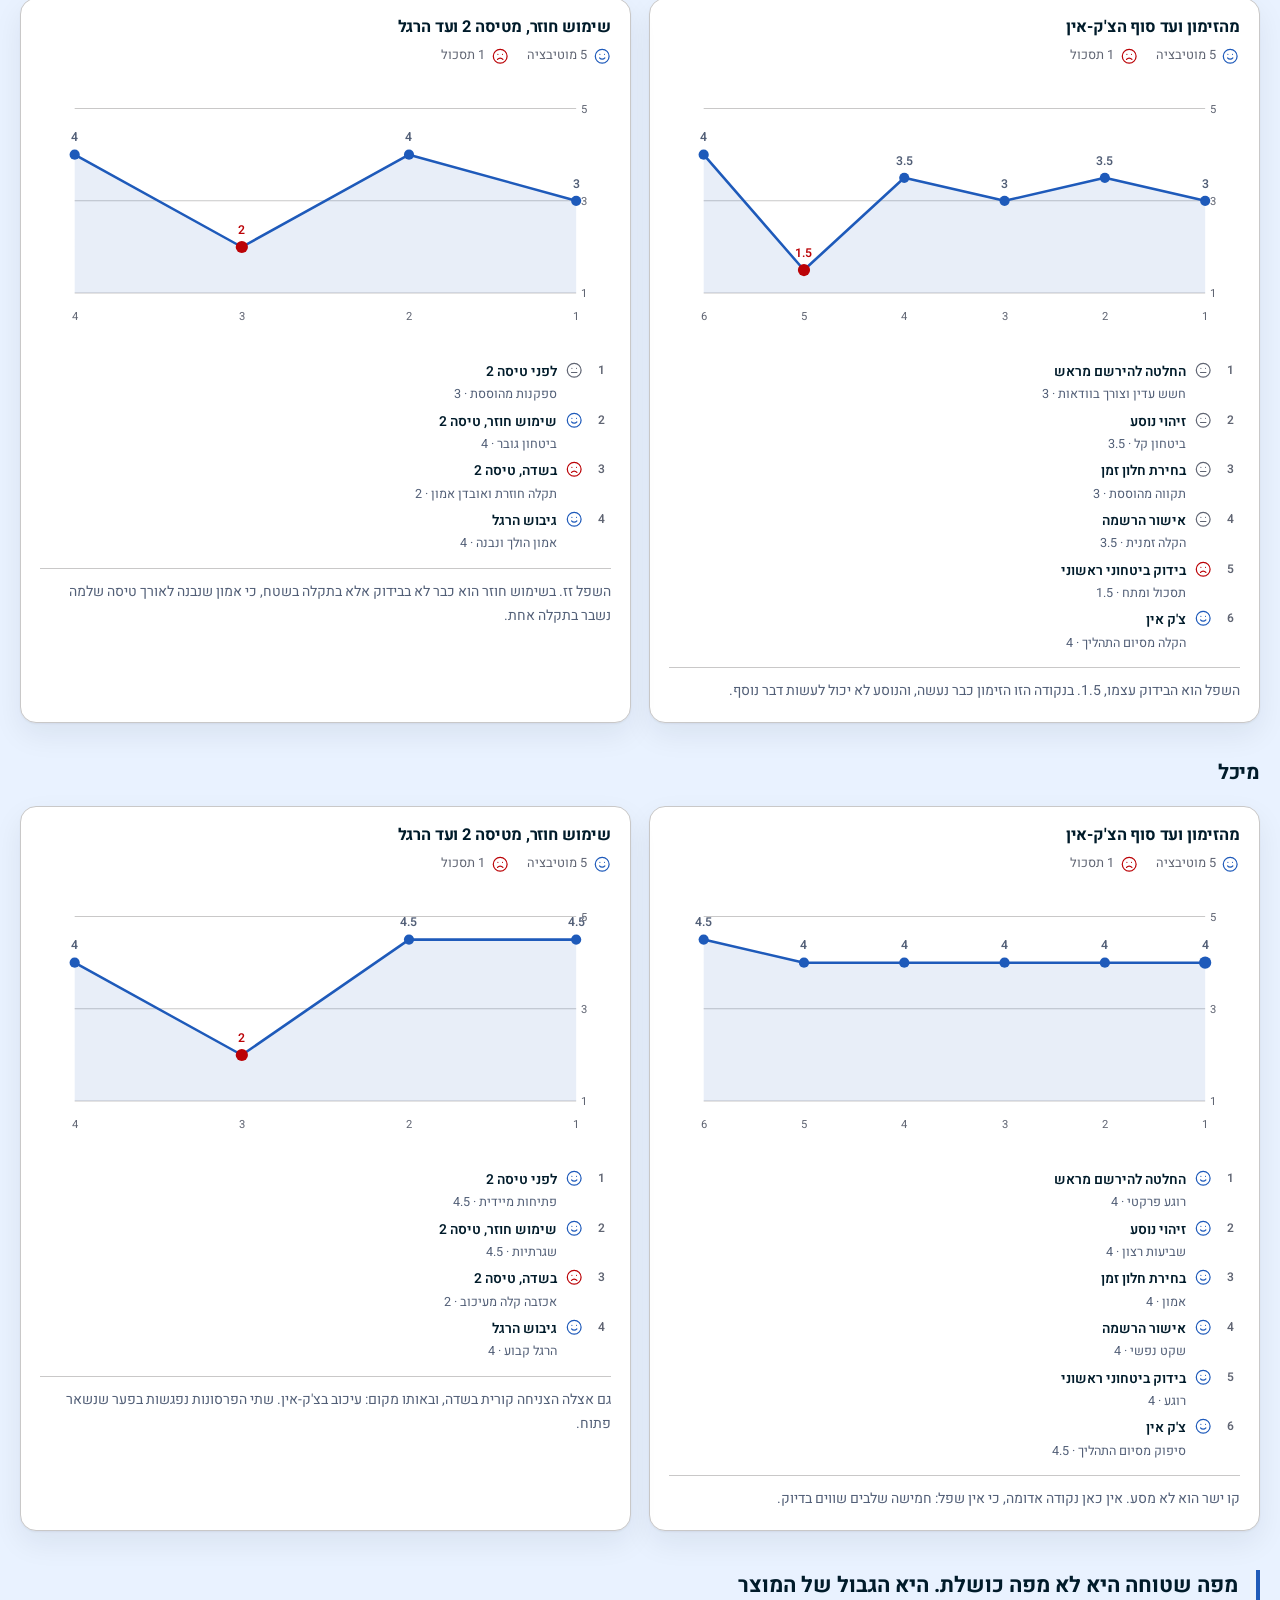
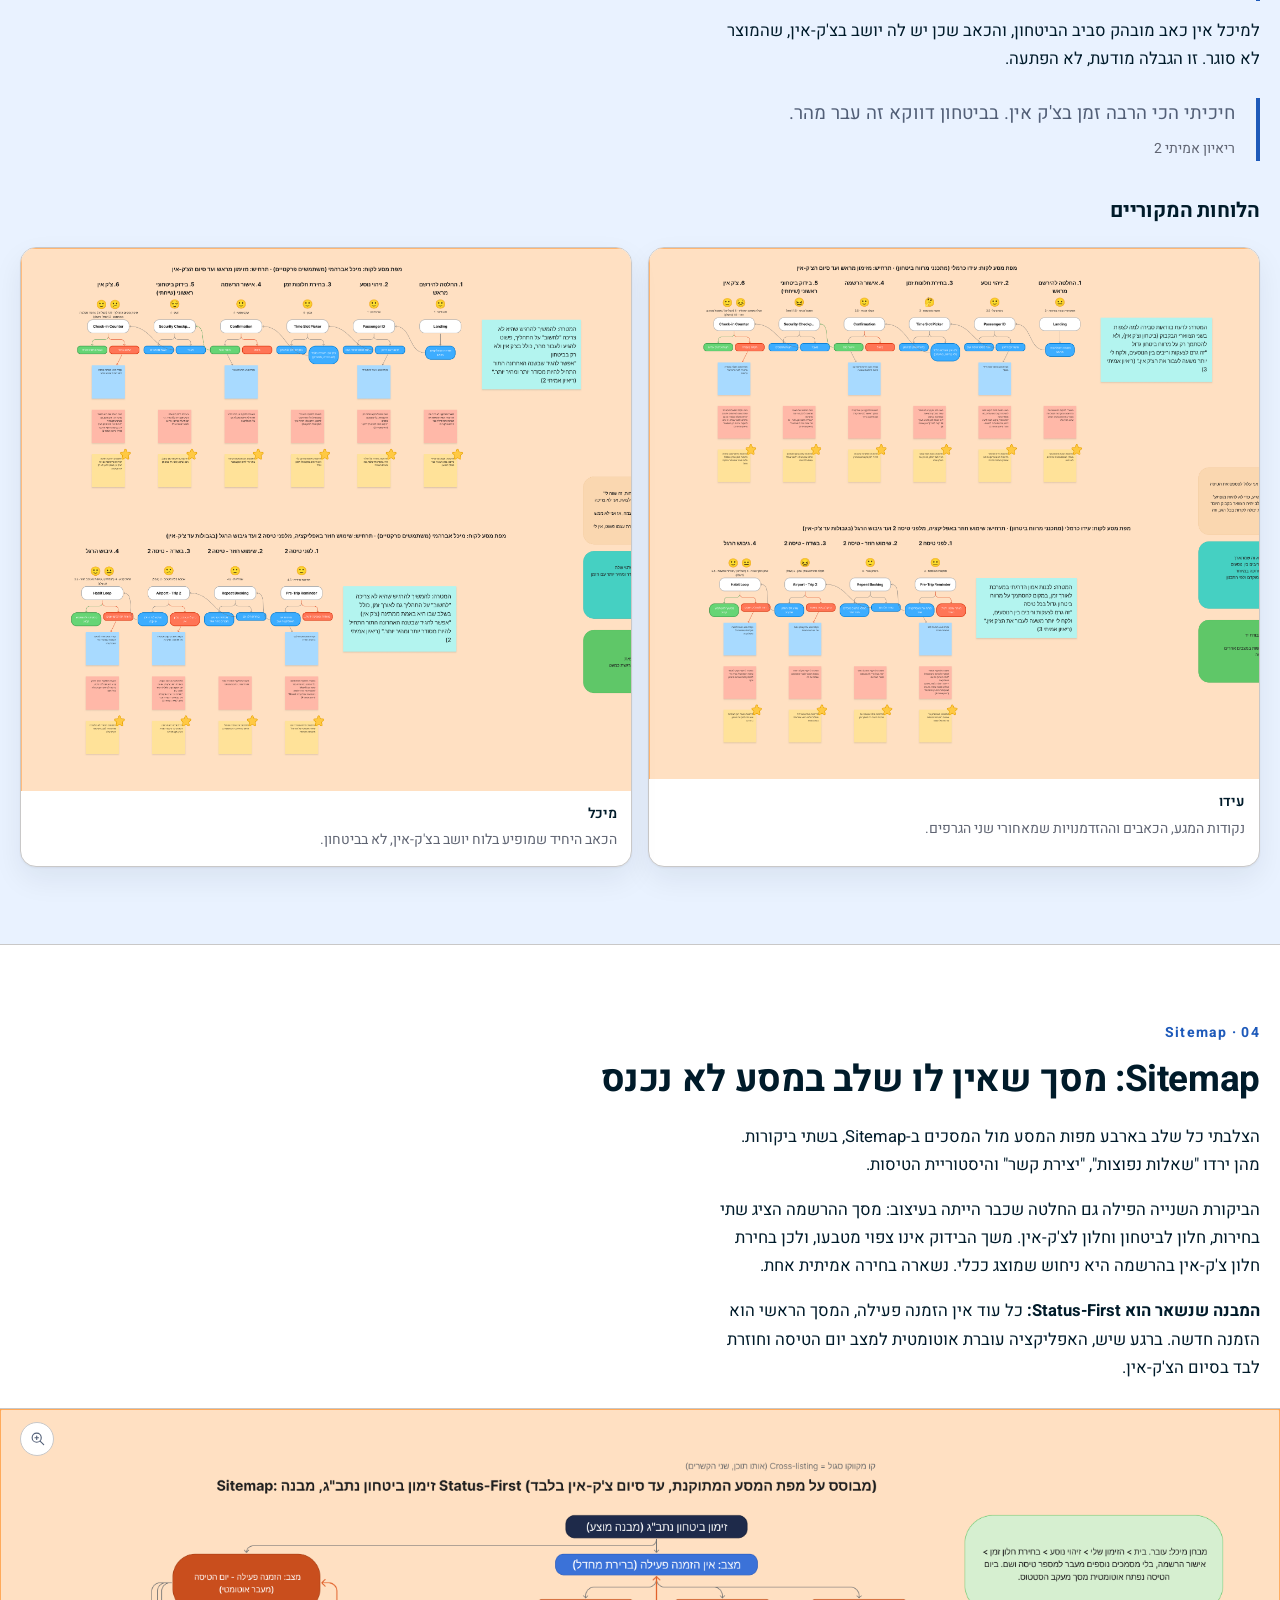
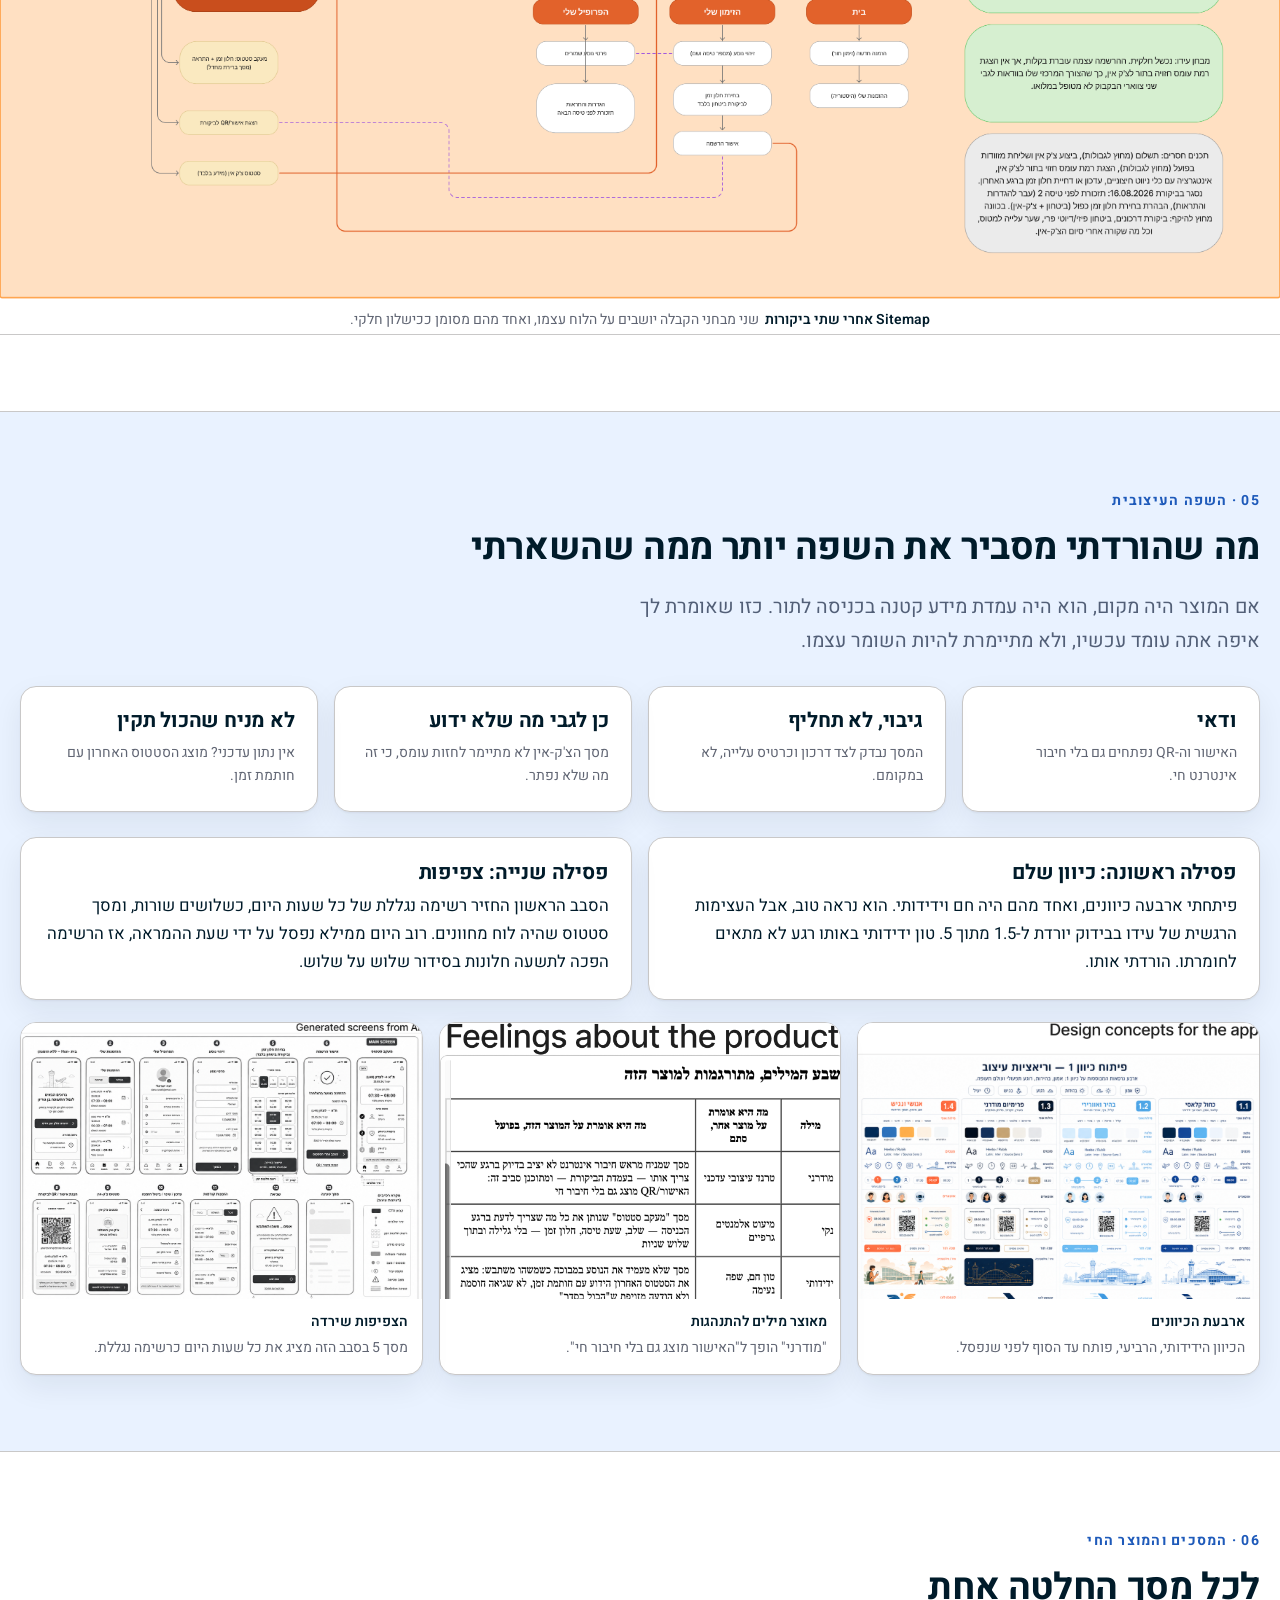
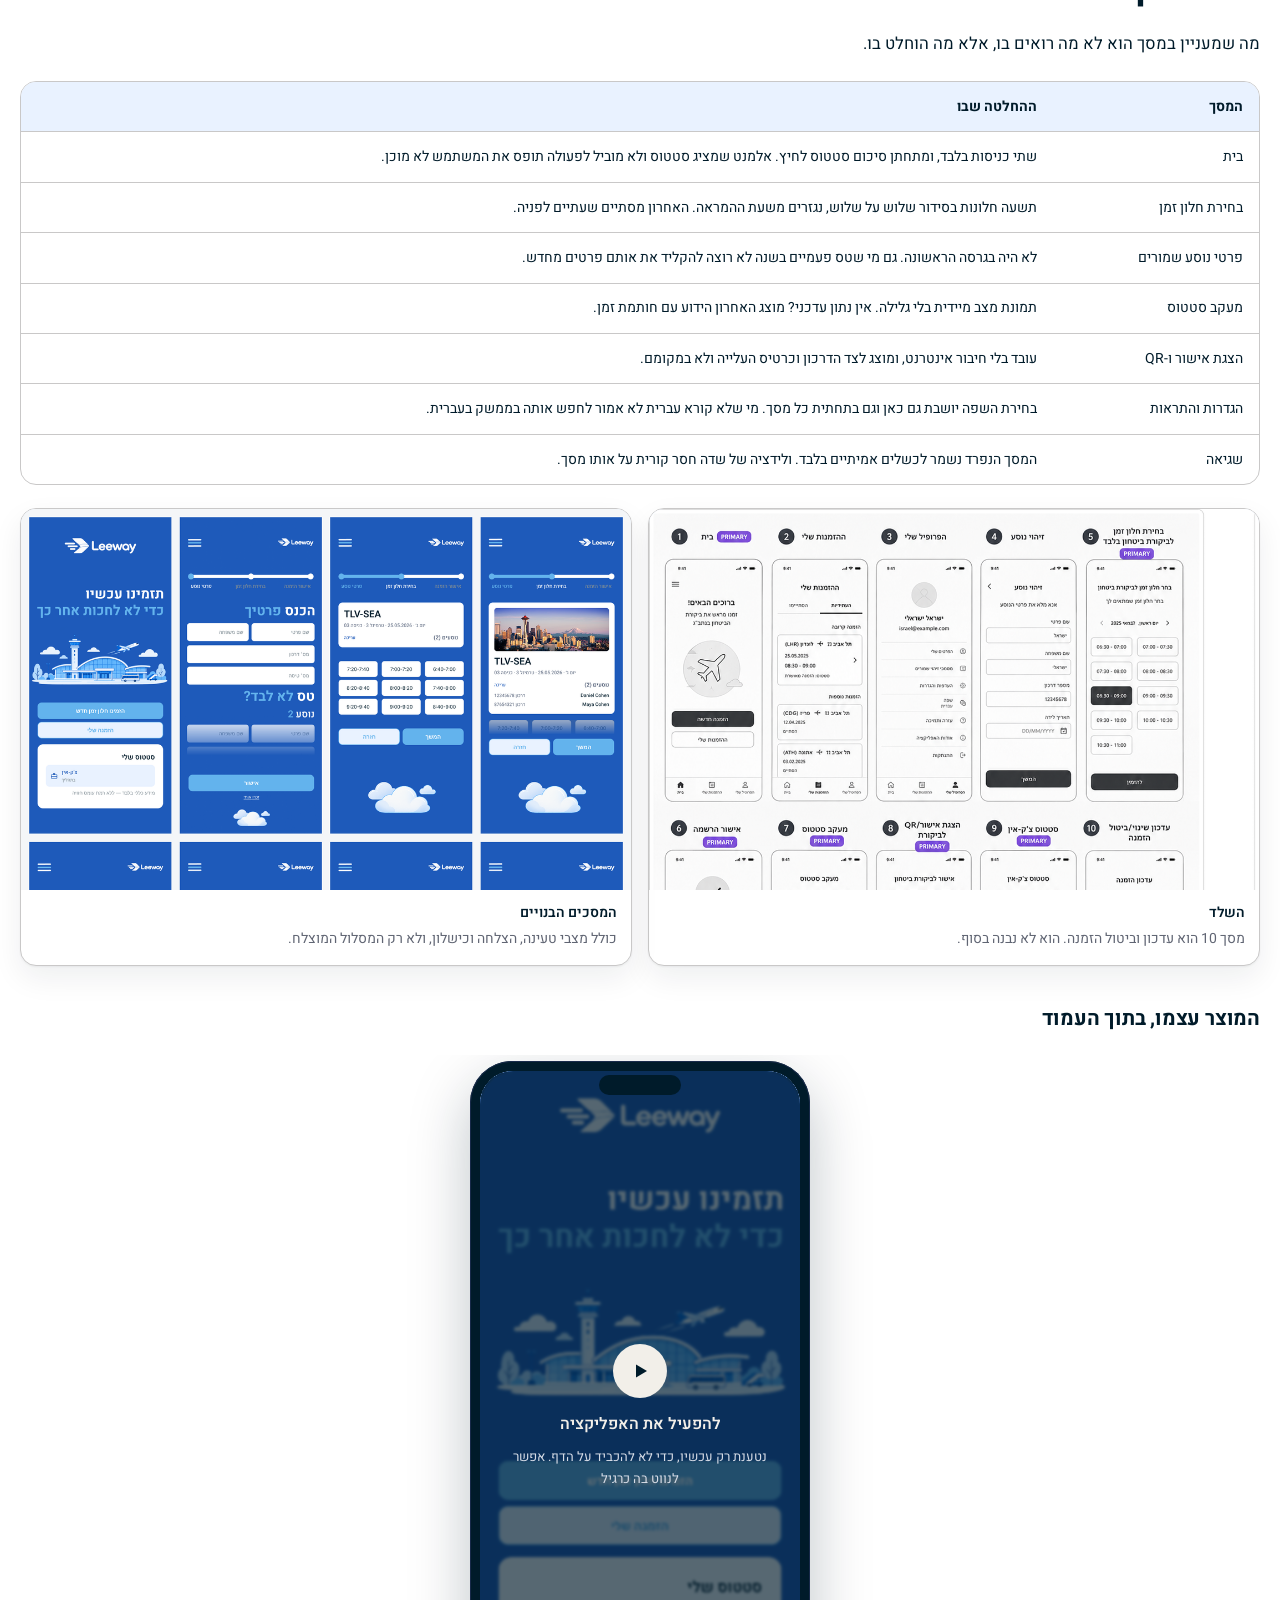
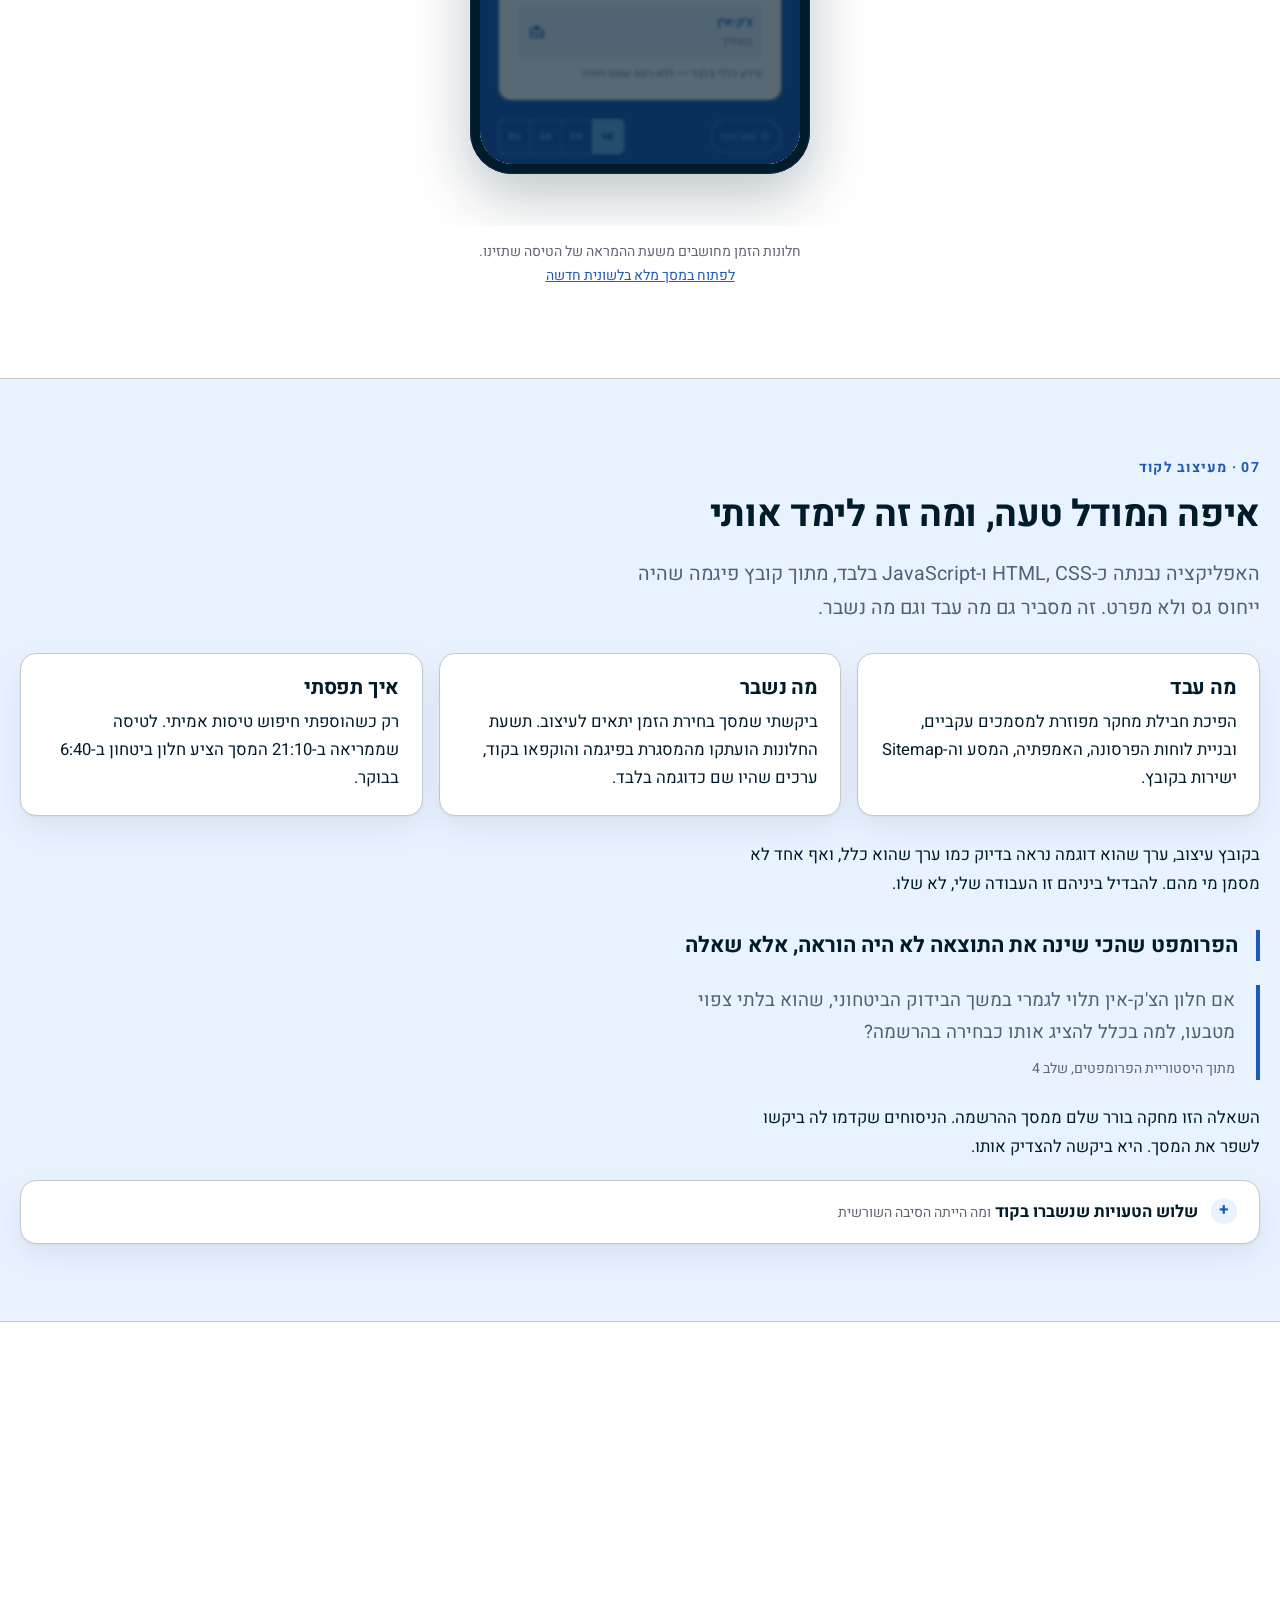
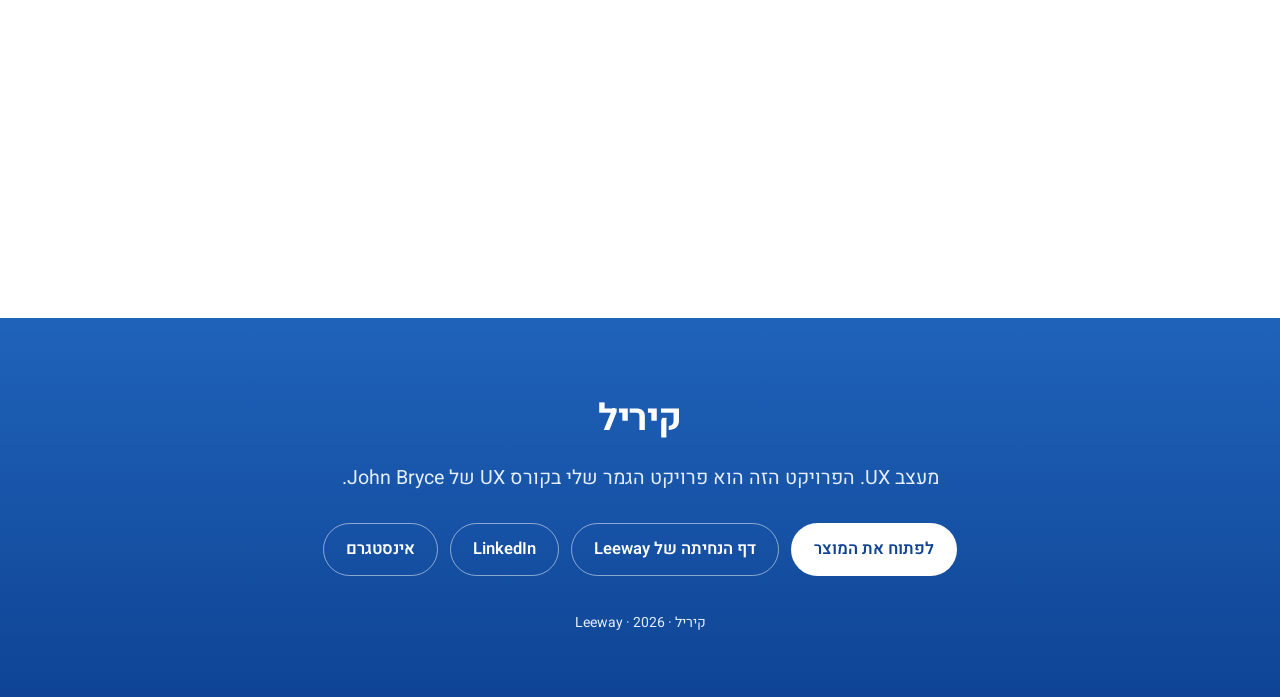
==== commit e13f8039: "Add files via upload" ====
--- a/case/index.html
+++ b/case/index.html
@@ -5,6 +5,8 @@
 <meta name="viewport" content="width=device-width, initial-scale=1">
 <title>Leeway · קייס סטאדי · גרסה 2</title>
 <meta name="description" content="איך בניתי אפליקציה שנותנת לנוסע בנתב\"ג חלון זמן ידוע לביקורת הביטחון, במקום מרווח ביטחון מנוחש של שלוש שעות.">
+<link rel="alternate" hreflang="he" href="index.html">
+<link rel="alternate" hreflang="en" href="index-en.html">
 <meta name="theme-color" content="#FFFFFF">
 
 <link rel="preconnect" href="https://fonts.googleapis.com">
@@ -78,6 +80,10 @@
   color:var(--fg-soft); font:inherit; flex:0 0 auto; margin-inline-start:.6rem;
   transition:border-color .15s ease, color .15s ease}
 .theme-btn:hover{border-color:var(--accent); color:var(--fg)}
+.lang-btn{min-height:40px; min-width:40px; padding-inline:.85rem; display:inline-flex; align-items:center; justify-content:center; border-radius:var(--r-pill);
+  border:var(--line-w) solid var(--line); background:transparent; color:var(--fg-soft); font:inherit; font-size:var(--t-small); font-weight:600; text-decoration:none; letter-spacing:.03em}
+.lang-btn:hover{border-color:var(--accent); color:var(--fg)}
+.lang-btn:focus-visible{outline:2px solid var(--accent); outline-offset:2px}
 .theme-btn .ico{width:1.15rem; height:1.15rem}
 .theme-btn .i-sun{display:none}
 :root[data-theme="dark"] .theme-btn .i-sun{display:block}
@@ -303,6 +309,7 @@
       <a href="#ai">מעיצוב לקוד</a>
       <a href="#appendix">נספח</a>
     </div>
+    <a class="lang-btn" href="index-en.html" hreflang="en" lang="en" aria-label="לקרוא את הקייס באנגלית" title="לקרוא את הקייס באנגלית">EN</a>
     <button type="button" class="theme-btn" id="theme-btn" aria-label="החלפת מצב תצוגה" title="מצב תצוגה">
       <svg class="ico i-moon" aria-hidden="true"><use href="#i-moon"/></svg>
       <svg class="ico i-sun" aria-hidden="true"><use href="#i-sun"/></svg>
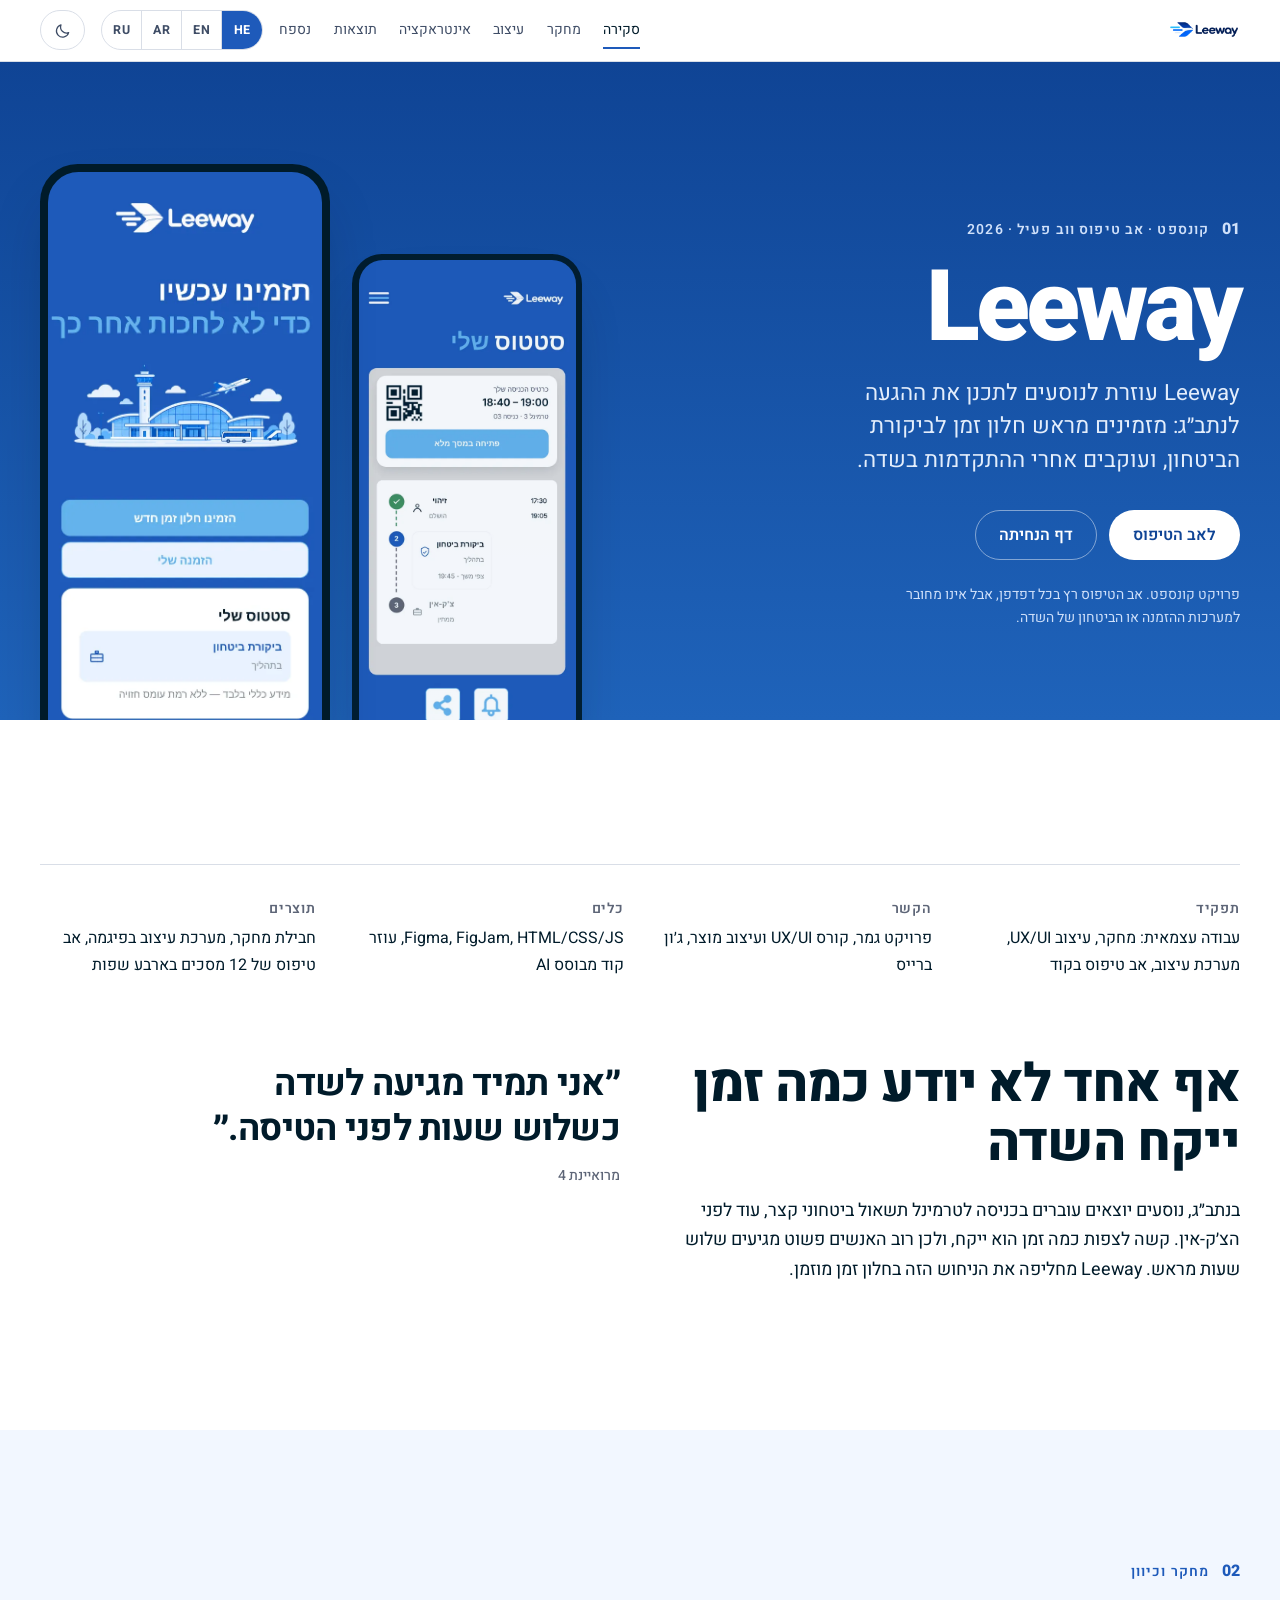
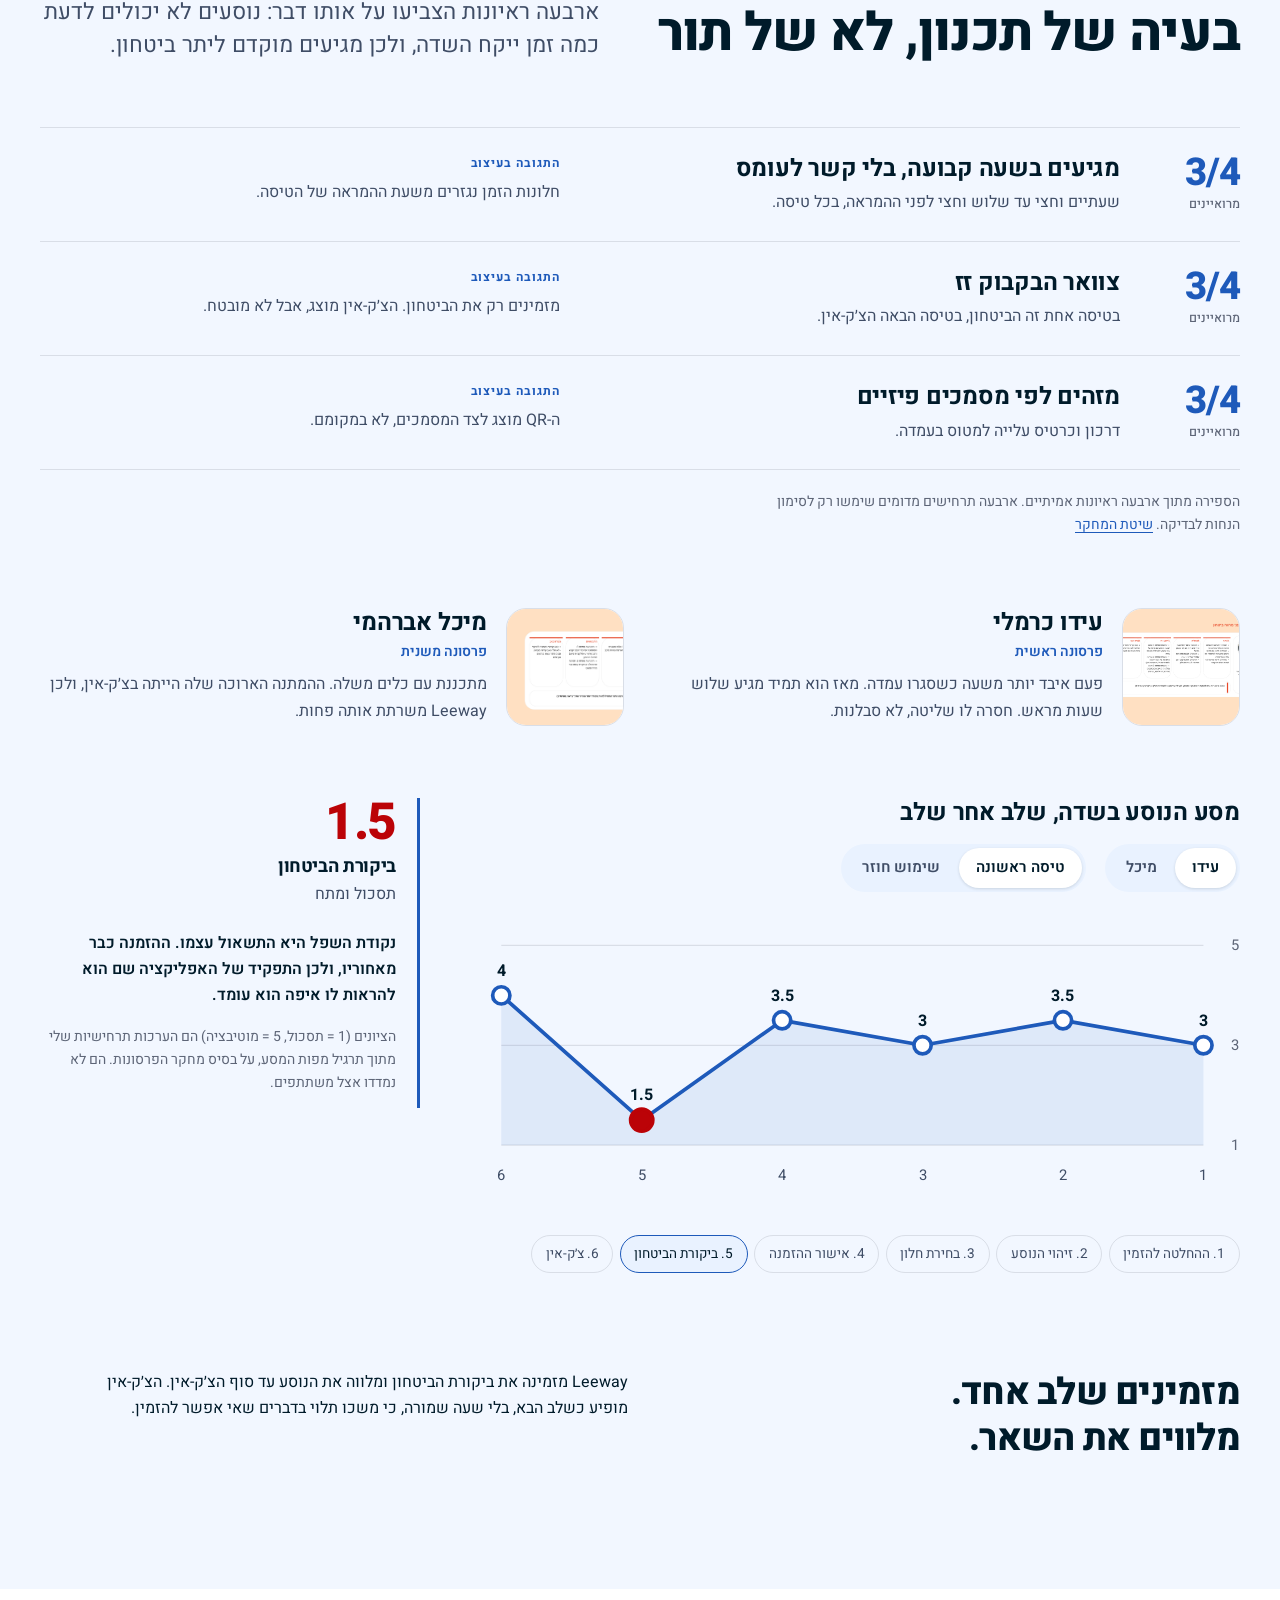
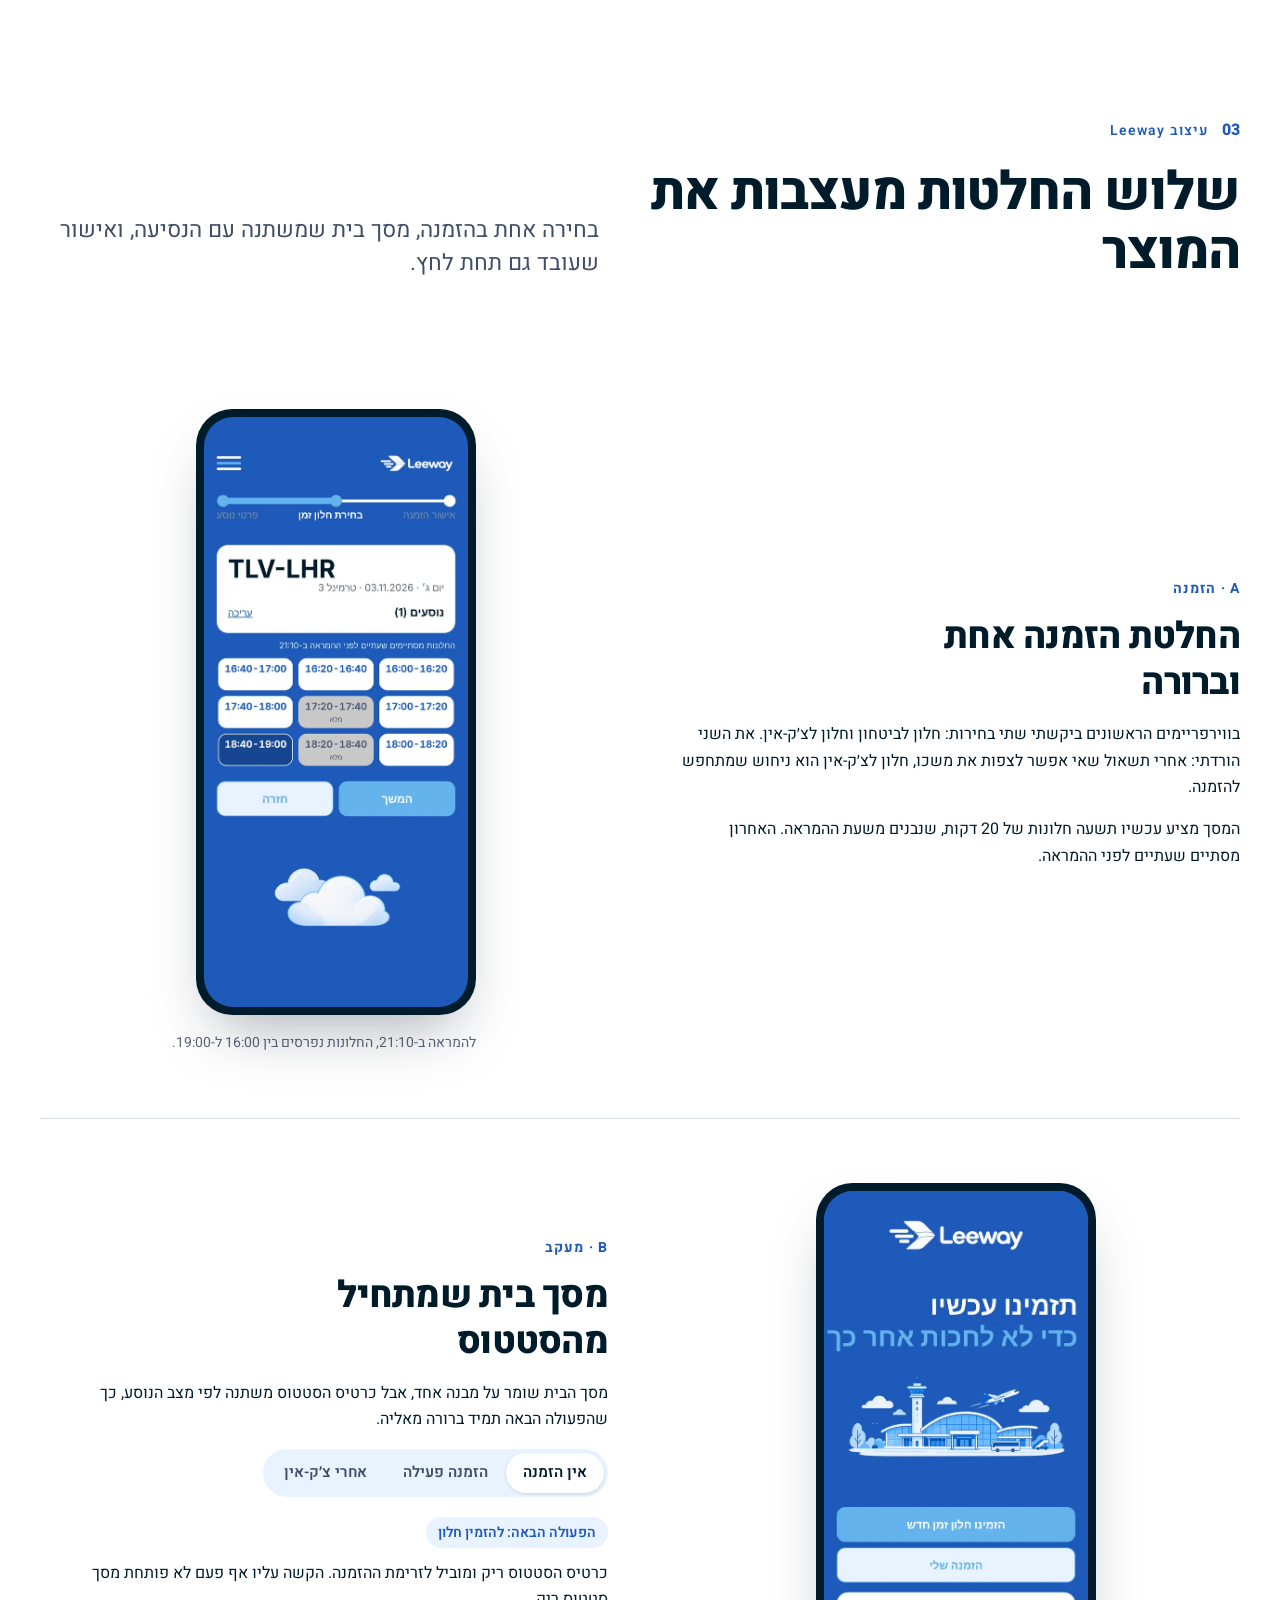
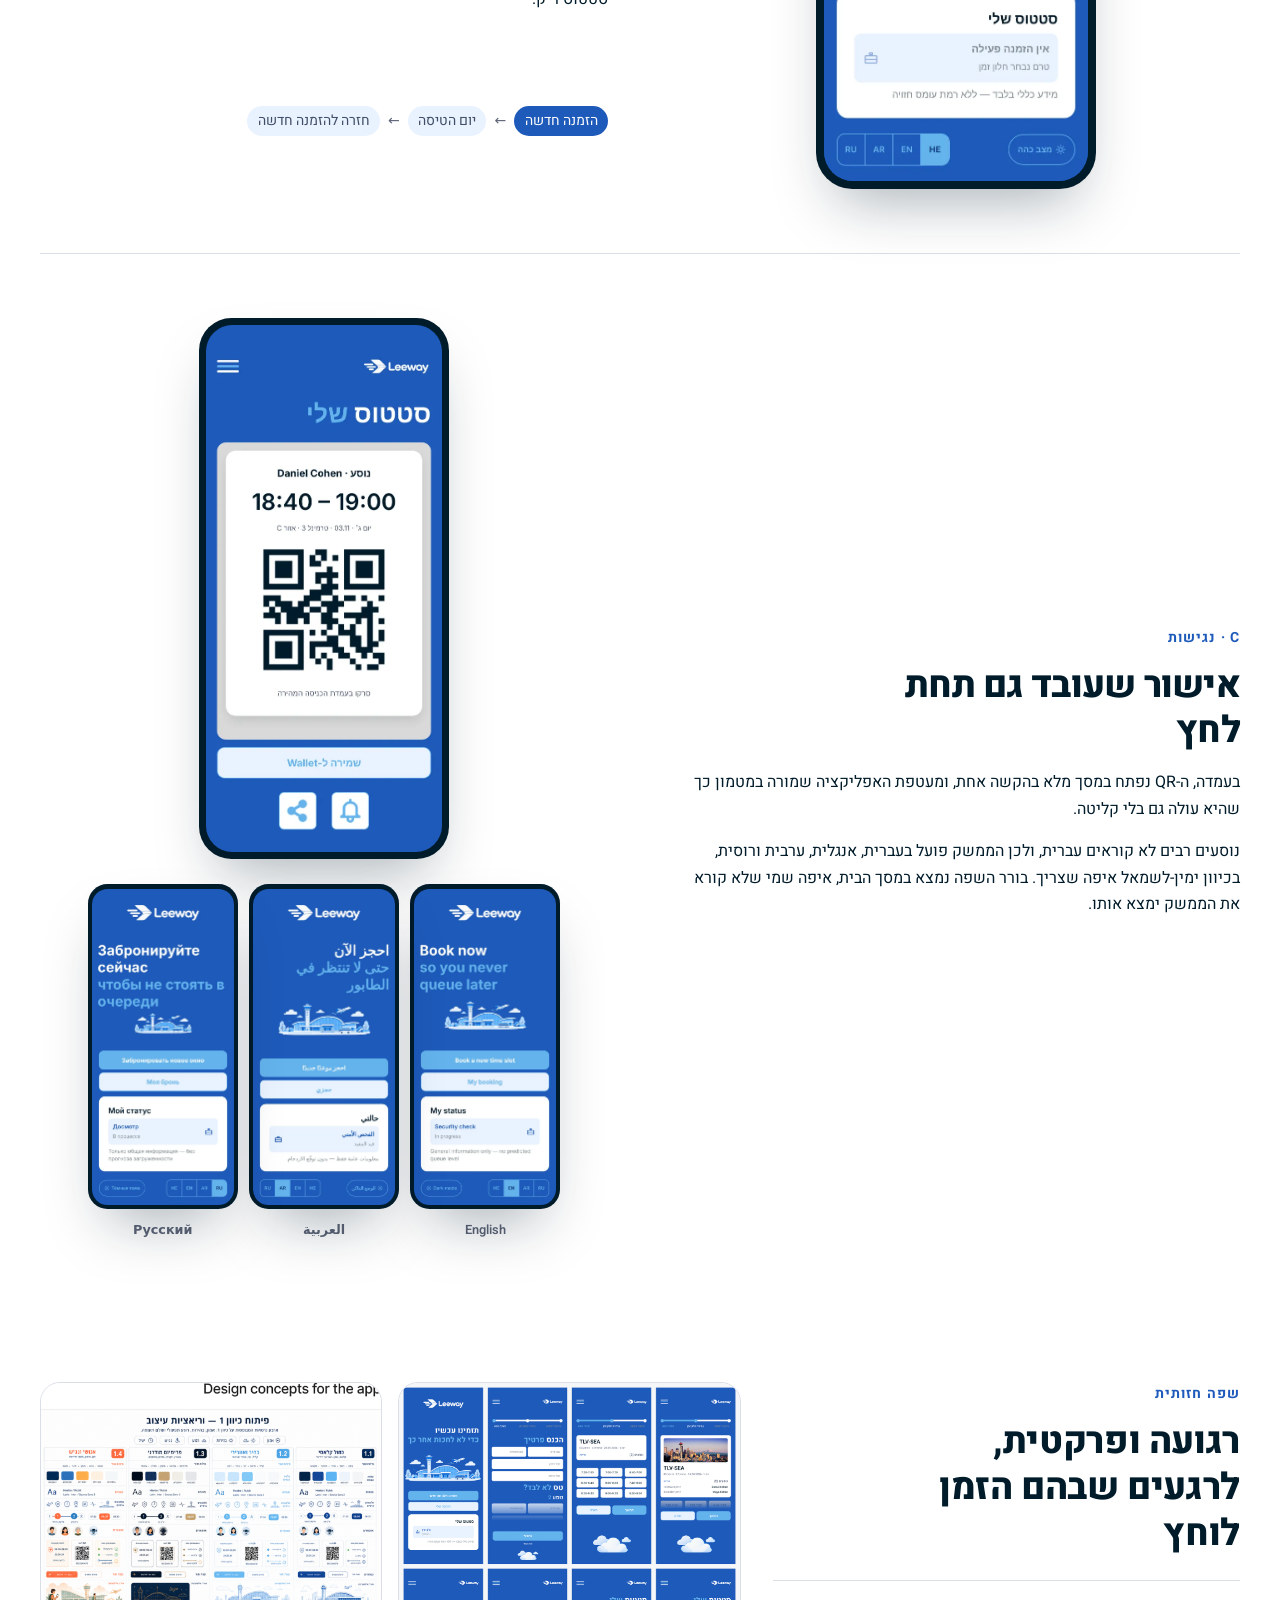
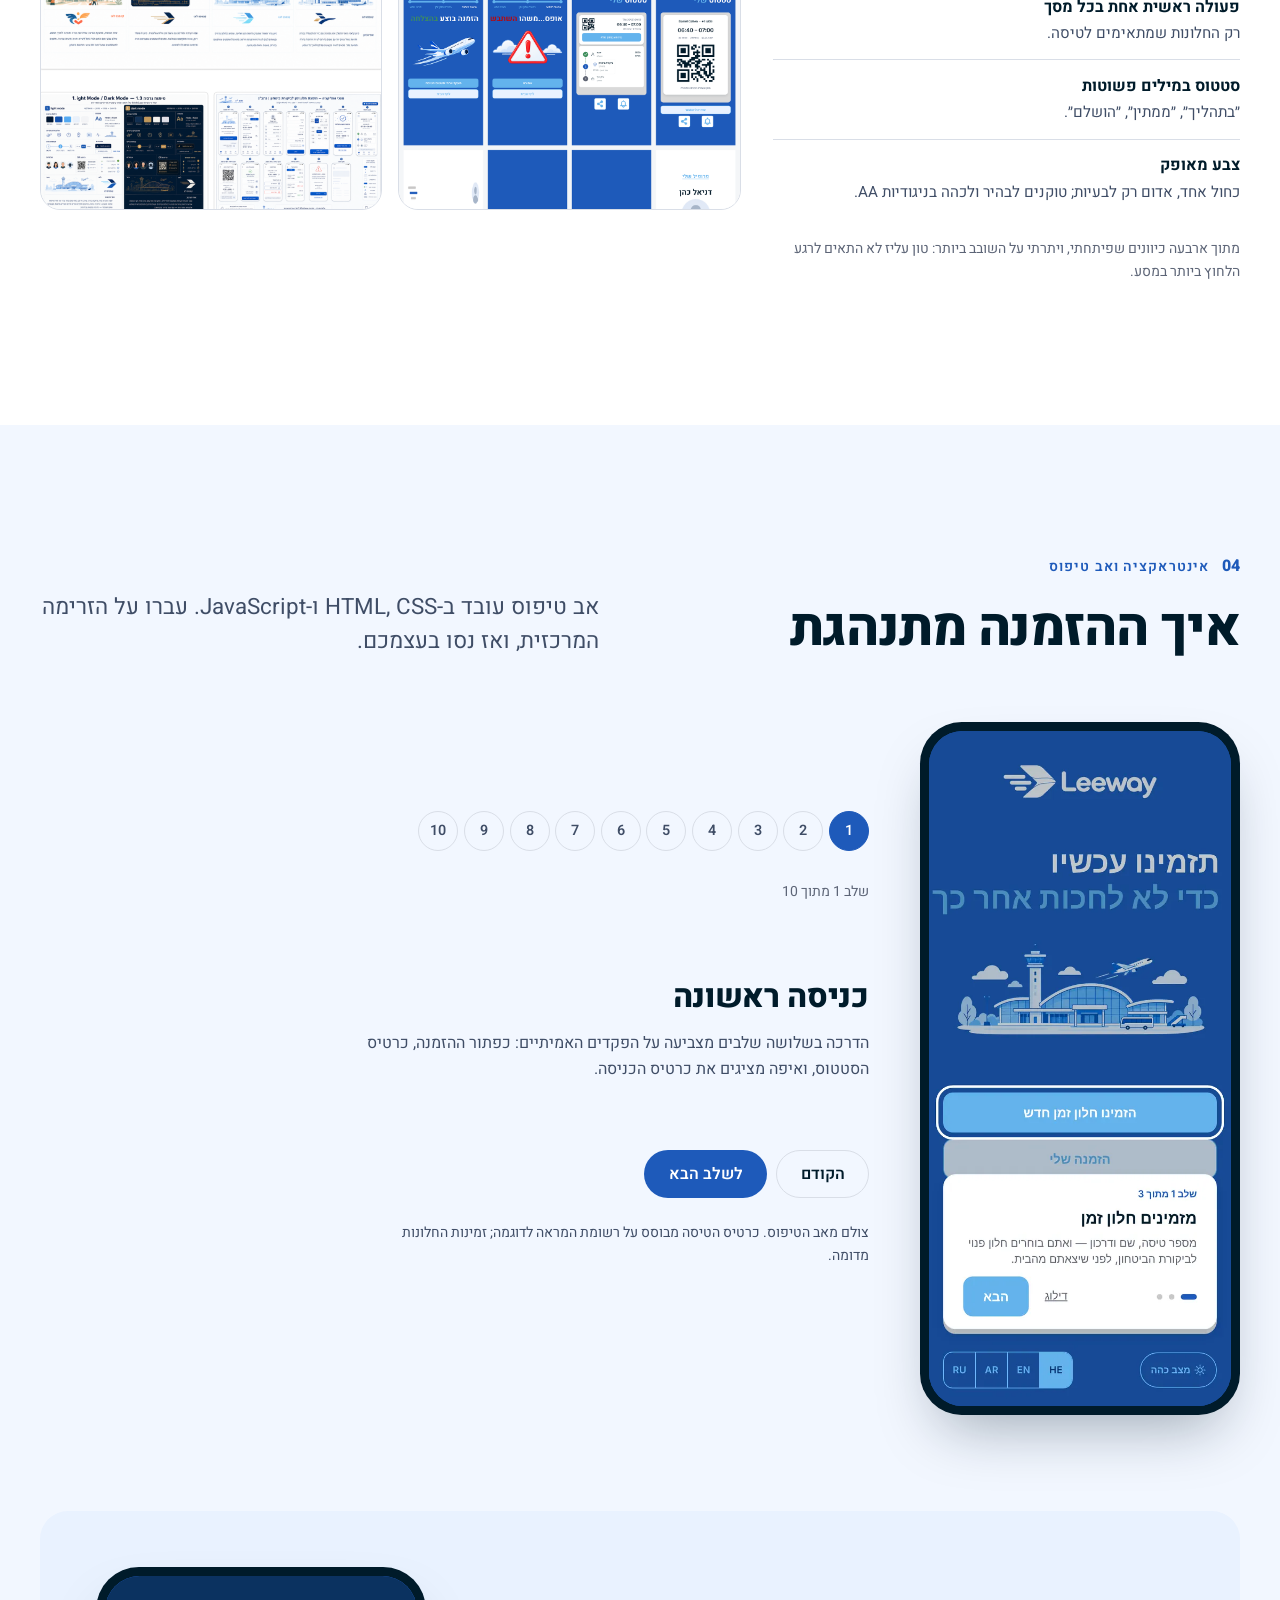
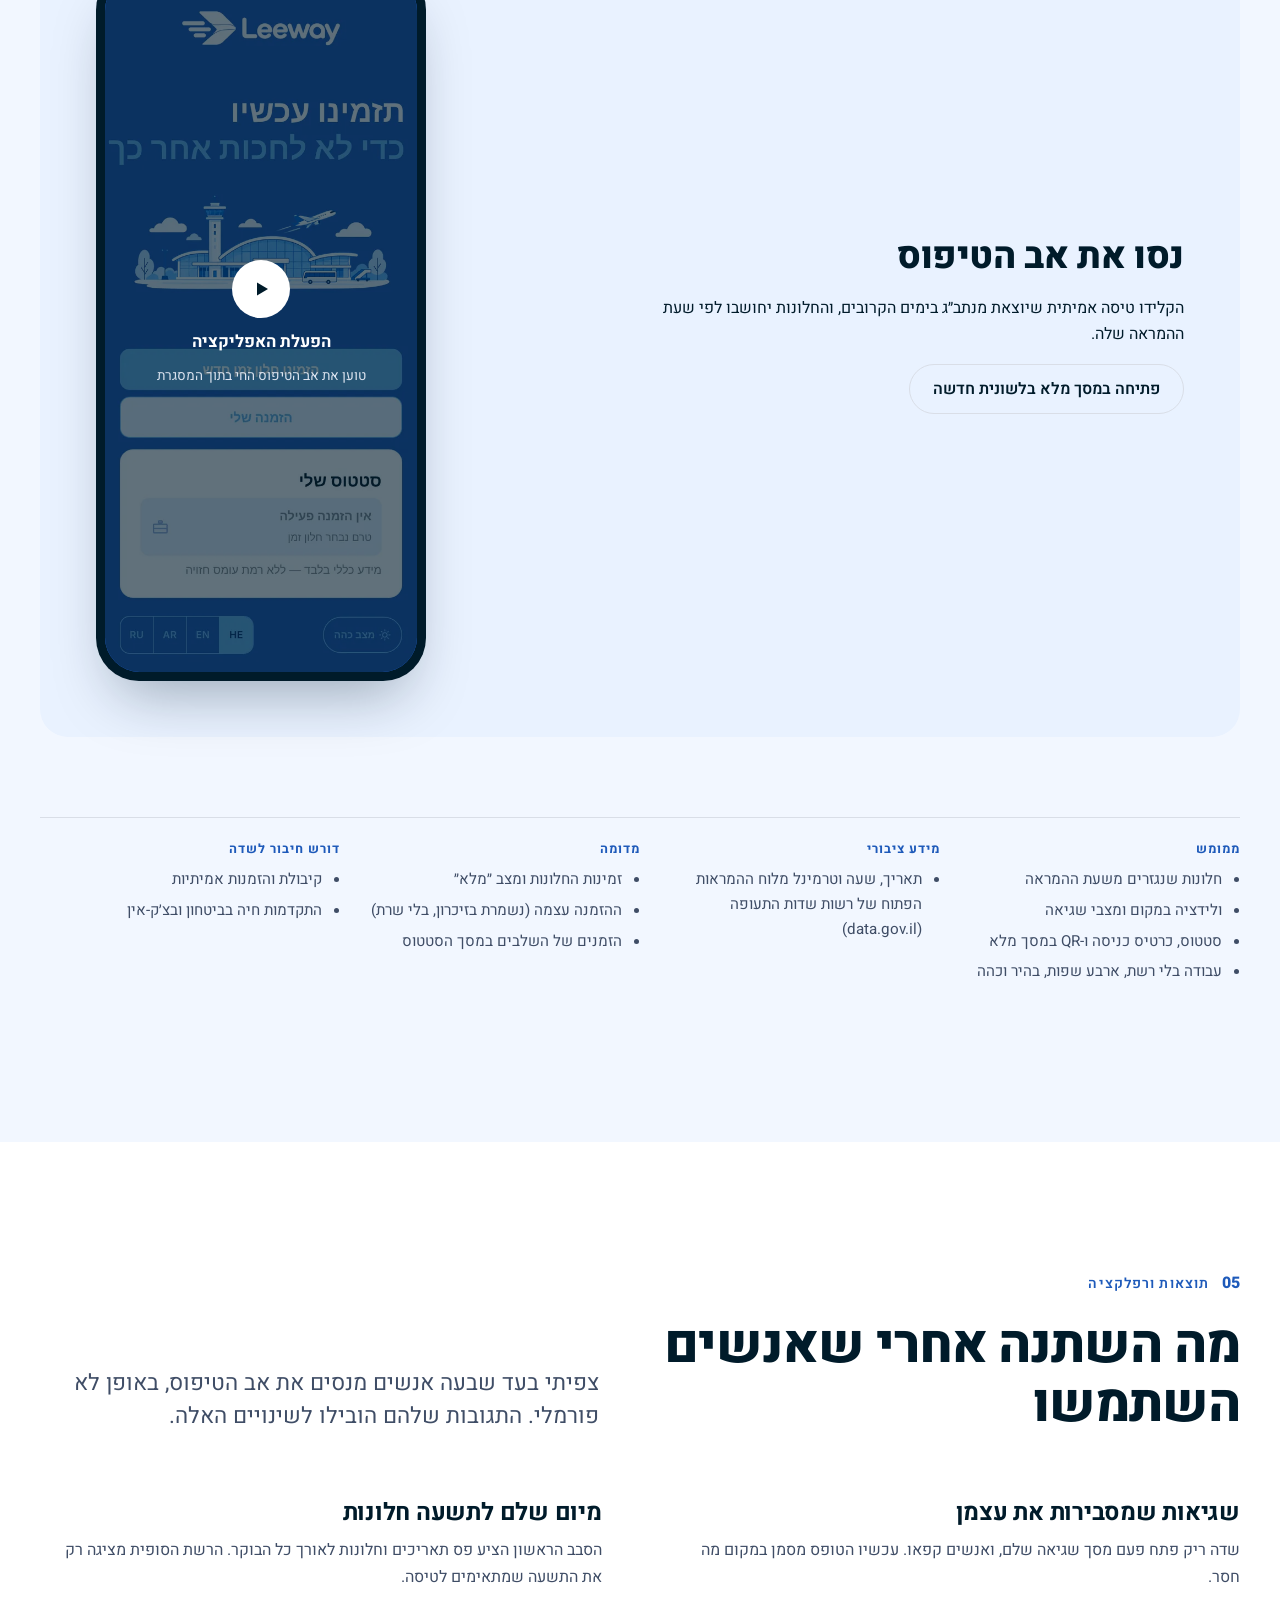
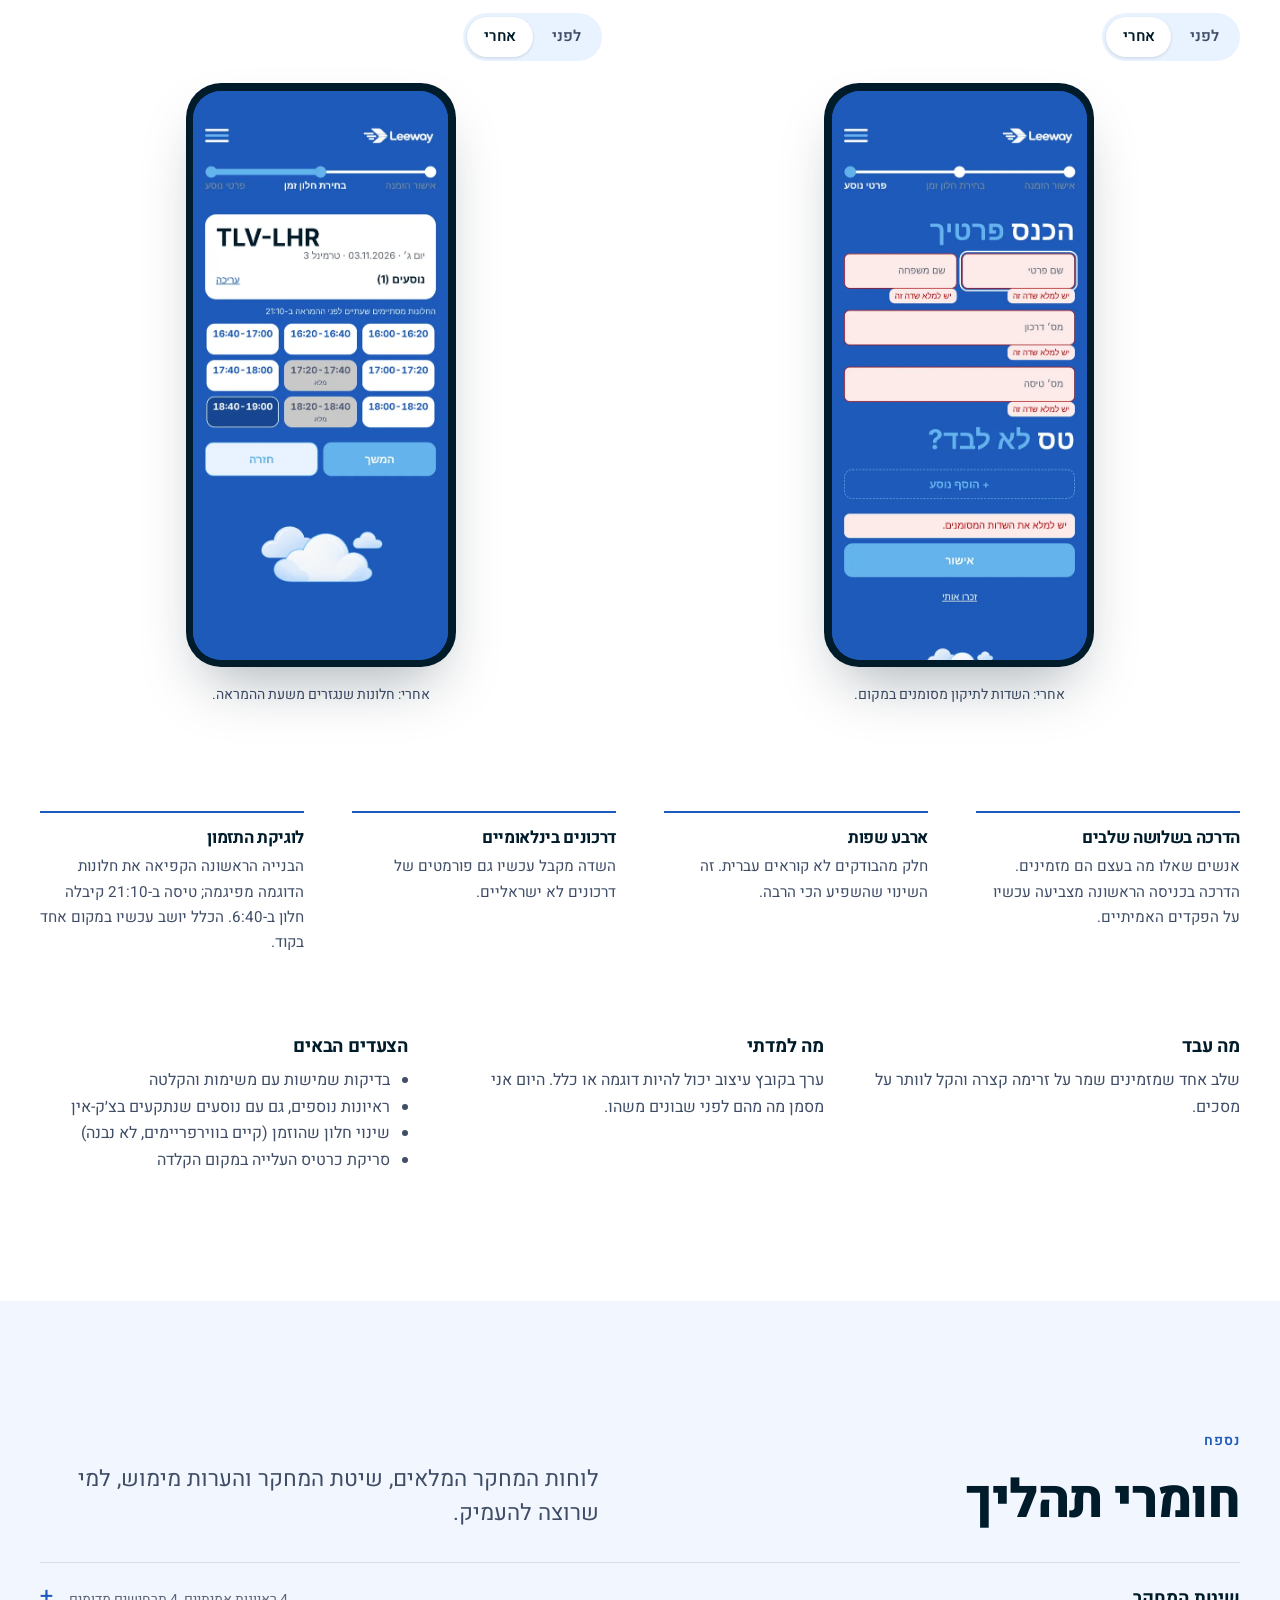
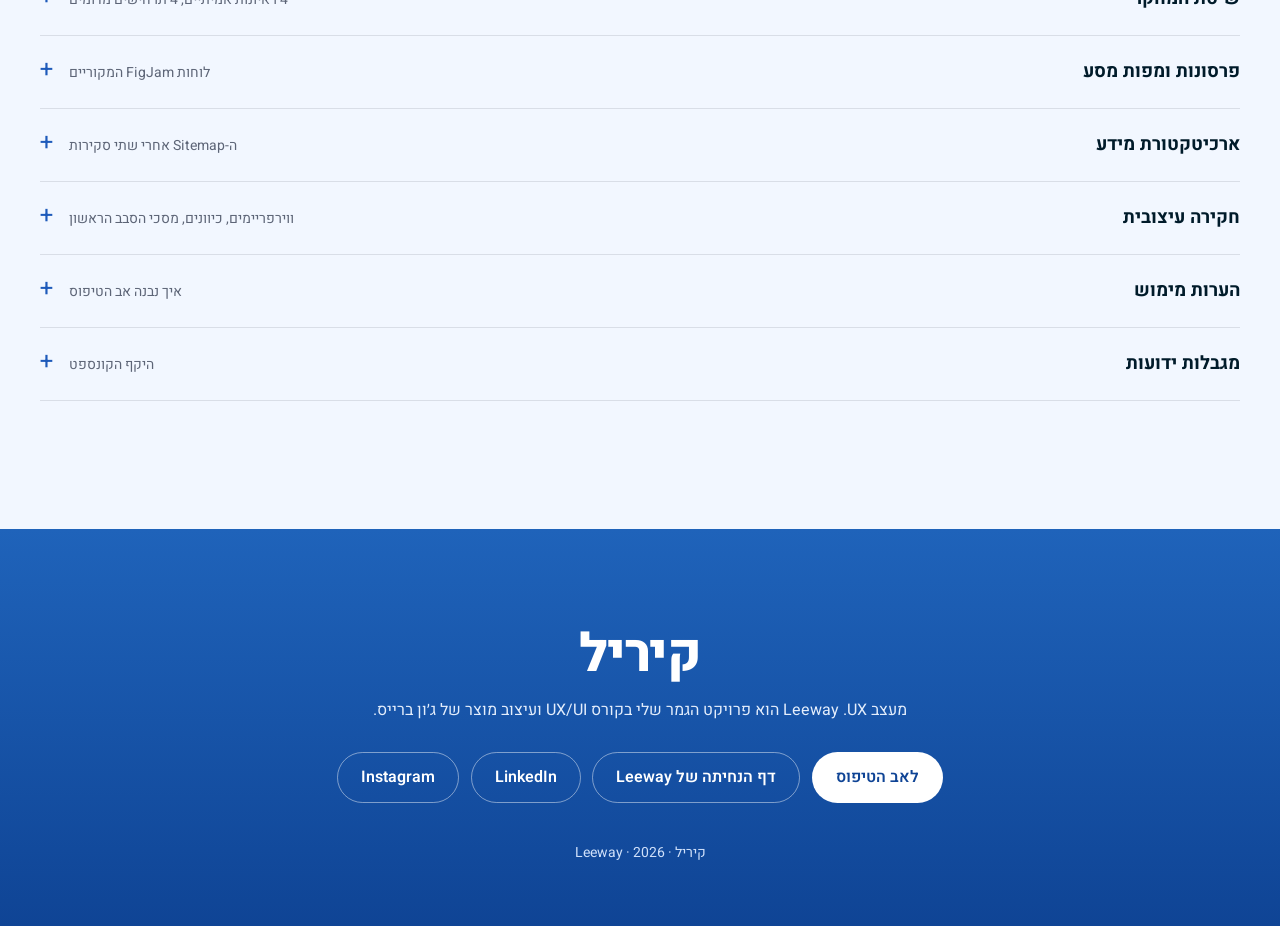
==== commit 63a25c98: "Case study v3 in four languages (HE, EN, AR, RU) with light and dark app captures" ====
--- a/case/index.html
+++ b/case/index.html
@@ -3,818 +3,950 @@
 <head>
 <meta charset="utf-8">
 <meta name="viewport" content="width=device-width, initial-scale=1">
-<title>Leeway · קייס סטאדי · גרסה 2</title>
-<meta name="description" content="איך בניתי אפליקציה שנותנת לנוסע בנתב\"ג חלון זמן ידוע לביקורת הביטחון, במקום מרווח ביטחון מנוחש של שלוש שעות.">
+<title>Leeway · קייס סטאדי</title>
+<meta name="description" content="Leeway עוזרת לנוסעים לתכנן את ההגעה לנתב״ג: מזמינים מראש חלון זמן לביקורת הביטחון ועוקבים אחרי ההתקדמות בשדה. קונספט ואב טיפוס ווב פעיל.">
 <link rel="alternate" hreflang="he" href="index.html">
 <link rel="alternate" hreflang="en" href="index-en.html">
-<meta name="theme-color" content="#FFFFFF">
-
+<link rel="alternate" hreflang="ar" href="index-ar.html">
+<link rel="alternate" hreflang="ru" href="index-ru.html">
+<meta name="theme-color" content="#0F4495">
+<script>
+/* Theme is set before first paint so a saved dark choice never flashes light. */
+(function(){var t=null;try{t=localStorage.getItem('leeway.case.theme');}catch(e){}
+document.documentElement.setAttribute('data-theme',t==='dark'?'dark':'light');})();
+</script>
 <link rel="preconnect" href="https://fonts.googleapis.com">
 <link rel="preconnect" href="https://fonts.gstatic.com" crossorigin>
-<link href="https://fonts.googleapis.com/css2?family=Heebo:wght@400;500;600;700&display=swap" rel="stylesheet">
-
+<link href="https://fonts.googleapis.com/css2?family=Heebo:wght@400;500;600;700;800&display=swap" rel="stylesheet">
 <style>
+/* ── Leeway tokens (unchanged from the product) ───────────────────── */
 :root{
-  --bg:#FFFFFF; --bg-soft:#E9F2FF; --card:#FFFFFF;
-  --fg:#001B2A; --fg-soft:#525F77; --fg-faint:#606573;
-  --line:#C9C8C8; --accent:#1E5ABA; --accent-fg:#FFFFFF; --accent-soft:#E9F2FF;
-  --low:#BB0307;
-  --font-display:"Heebo", system-ui, sans-serif;
-  --font-body:"Heebo", system-ui, sans-serif;
-  --w-display:700;
-  --t-hero:clamp(2.3rem,5.2vw,4rem);
-  --t-h2:clamp(1.6rem,3.1vw,2.3rem);
-  --t-h3:clamp(1.05rem,1.9vw,1.28rem);
-  --t-body:clamp(1rem,1.3vw,1.07rem);
+  --bg:#FFFFFF; --bg-soft:#F2F7FF; --bg-tint:#E9F2FF; --card:#FFFFFF;
+  --fg:#001B2A; --fg-soft:#3F4D66; --fg-faint:#5D6577;
+  --line:#D9DEE7; --accent:#1E5ABA; --accent-fg:#FFFFFF; --accent-soft:#E9F2FF;
+  --low:#BB0307; --ok:#1E7A4C;
+  --font:"Heebo", system-ui, sans-serif;
+  --font-ar:"Cairo","Heebo",system-ui,sans-serif; --font-ru:"Rubik","Heebo",system-ui,sans-serif;
+  --t-hero:clamp(3rem,8vw,6.2rem);
+  --t-h2:clamp(2rem,4.4vw,3.3rem);
+  --t-h3:clamp(1.2rem,2vw,1.5rem);
+  --t-body:clamp(1rem,1.25vw,1.08rem);
+  --t-lead:clamp(1.15rem,1.8vw,1.4rem);
   --t-small:.875rem;
-  --r:12px; --r-lg:16px; --r-pill:999px;
-  --shadow:0 1px 2px rgba(0,27,42,.05), 0 12px 30px rgba(0,27,42,.07);
-  --line-w:1px;
-  --lh:1.7; --pad-sec:clamp(2.8rem,6.5vw,4.8rem); --gap:1rem;
-  --wrap:1240px; --measure:60ch;
-  --img-filter:none;
+  --r:12px; --r-lg:20px; --r-pill:999px;
+  --pad-sec:clamp(4.5rem,10vw,8.5rem);
+  --wrap:1200px; --measure:62ch;
+  --phone-shadow:0 30px 60px -20px rgb(0 27 42 / .35);
 }
 :root[data-theme="dark"]{
-    --bg:#07192F; --bg-soft:#0B284B; --card:#182A4A;
-    --fg:#F2EFE9; --fg-soft:#C9CEDE; --fg-faint:#AEB6C6;
-    --line:#2B3D5C; --accent:#63B3ED; --accent-fg:#001B2A; --accent-soft:#0F3673;
-    --low:#EE7B75;
-    --shadow:0 1px 2px rgba(0,0,0,.4), 0 12px 30px rgba(0,0,0,.45);
+  --bg:#07192F; --bg-soft:#0A2140; --bg-tint:#0B284B; --card:#102542;
+  --fg:#F2EFE9; --fg-soft:#C9CEDE; --fg-faint:#A9B2C4;
+  --line:#22385A; --accent:#63B3ED; --accent-fg:#001B2A; --accent-soft:#0F3673;
+  --low:#EE7B75; --ok:#6FD3A0;
+  --phone-shadow:0 30px 60px -20px rgb(0 0 0 / .6);
 }
 
 *,*::before,*::after{box-sizing:border-box}
-html{scroll-behavior:smooth; scroll-padding-top:5.5rem; overflow-x:clip}
-body{margin:0; background:var(--bg); color:var(--fg); font-family:var(--font-body);
-  font-size:var(--t-body); line-height:var(--lh); -webkit-font-smoothing:antialiased; overflow-x:clip}
-img{max-width:100%; height:auto; display:block; filter:var(--img-filter)}
-a{color:var(--accent)}
-h1,h2,h3,h4{font-family:var(--font-display); line-height:1.25; margin:0 0 .55em; letter-spacing:-.01em}
-h1,h2{font-weight:var(--w-display)}
-h3{font-weight:700; font-size:var(--t-h3)}
-h2{font-size:var(--t-h2)}
+html{scroll-behavior:smooth; scroll-padding-top:4.5rem; overflow-x:clip}
+body{margin:0; background:var(--bg); color:var(--fg); font-family:var(--font); font-size:var(--t-body);
+  line-height:1.65; -webkit-font-smoothing:antialiased; overflow-x:clip}
+img{max-width:100%; height:auto; display:block}
+a{color:var(--accent); text-underline-offset:.18em}
+h1,h2,h3,h4{line-height:1.12; margin:0; letter-spacing:-.02em; font-weight:700}
+h2{font-size:var(--t-h2); font-weight:800; max-width:20ch}
+h3{font-size:var(--t-h3); letter-spacing:-.01em; line-height:1.25}
 p{margin:0 0 1em; max-width:var(--measure)}
-ul{padding-inline-start:1.2em; max-width:var(--measure)}
-li{margin-bottom:.4em}
+ul,ol{max-width:var(--measure)}
+:focus-visible{outline:2px solid var(--accent); outline-offset:3px; border-radius:4px}
 
 .wrap{width:min(100% - 2.5rem, var(--wrap)); margin-inline:auto}
-section{padding-block:var(--pad-sec); border-top:var(--line-w) solid var(--line)}
-section:first-of-type{border-top:0}
-.soft{background:var(--bg-soft)}
-
-.eyebrow{font-size:var(--t-small); font-weight:700; letter-spacing:.09em; color:var(--accent); margin:0 0 .7rem}
-.lead{font-size:calc(var(--t-body)*1.18); color:var(--fg-soft)}
-.tiny{font-size:var(--t-small); color:var(--fg-faint)}
-
-.bar-track{position:fixed; inset-block-start:0; inset-inline:0; height:3px; z-index:60}
-.bar{height:100%; width:0; background:var(--accent); transition:width .12s linear}
-
-.nav{position:sticky; top:0; z-index:50; background:color-mix(in srgb, var(--bg) 92%, transparent); backdrop-filter:blur(12px); border-bottom:var(--line-w) solid var(--line)}
+section{padding-block:var(--pad-sec)}
+.alt{background:var(--bg-soft)}
+.kicker{display:flex; align-items:baseline; gap:.8rem; font-size:var(--t-small); font-weight:600; letter-spacing:.08em; text-transform:uppercase; color:var(--accent); margin:0 0 1.2rem}
+.kicker b{font-weight:800; font-size:1rem; letter-spacing:0}
+.lead{font-size:var(--t-lead); line-height:1.5; color:var(--fg-soft); max-width:46ch}
+.small{font-size:var(--t-small); color:var(--fg-faint)}
+.sec-head{display:grid; gap:1.4rem; margin-bottom:clamp(2.5rem,5vw,4rem)}
+@media (min-width:900px){ .sec-head{grid-template-columns:1.05fr .95fr; align-items:end} .sec-head .lead{margin:0} }
+
+/* ── nav ── */
+.bar-track{position:fixed; inset-block-start:0; inset-inline:0; height:3px; z-index:60; pointer-events:none}
+.bar{height:100%; width:0; background:var(--accent)}
+.nav{position:sticky; top:0; z-index:50; background:color-mix(in srgb, var(--bg) 90%, transparent);
+  backdrop-filter:blur(12px); border-bottom:1px solid var(--line)}
 .nav-in{width:min(100% - 2.5rem, var(--wrap)); margin-inline:auto; display:flex; align-items:center; gap:1rem; height:3.8rem}
-.nav-name{display:inline-flex; align-items:center; gap:.6rem; margin-inline-end:auto; white-space:nowrap}
-.nav-logo{height:26px; width:auto; display:block}
+.nav-logo{height:24px; width:auto}
 .nav-logo--dark{display:none}
 :root[data-theme="dark"] .nav-logo--light{display:none}
 :root[data-theme="dark"] .nav-logo--dark{display:block}
-.theme-btn{min-height:40px; min-width:40px; display:inline-grid; place-items:center; cursor:pointer;
-  border-radius:var(--r-pill); border:var(--line-w) solid var(--line); background:var(--card);
-  color:var(--fg-soft); font:inherit; flex:0 0 auto; margin-inline-start:.6rem;
-  transition:border-color .15s ease, color .15s ease}
-.theme-btn:hover{border-color:var(--accent); color:var(--fg)}
-.lang-btn{min-height:40px; min-width:40px; padding-inline:.85rem; display:inline-flex; align-items:center; justify-content:center; border-radius:var(--r-pill);
-  border:var(--line-w) solid var(--line); background:transparent; color:var(--fg-soft); font:inherit; font-size:var(--t-small); font-weight:600; text-decoration:none; letter-spacing:.03em}
-.lang-btn:hover{border-color:var(--accent); color:var(--fg)}
-.lang-btn:focus-visible{outline:2px solid var(--accent); outline-offset:2px}
-.theme-btn .ico{width:1.15rem; height:1.15rem}
-.theme-btn .i-sun{display:none}
-:root[data-theme="dark"] .theme-btn .i-sun{display:block}
-:root[data-theme="dark"] .theme-btn .i-moon{display:none}
-.nav-name span{font-size:var(--t-small); font-weight:600; color:var(--fg-faint); letter-spacing:.05em;
-  padding-inline-start:.6rem; border-inline-start:var(--line-w) solid var(--line);
-  align-self:stretch; display:inline-flex; align-items:center}
-@media (max-width:480px){.nav-name span{display:none}}
-.nav-links{display:flex; gap:1.15rem; overflow-x:auto; scrollbar-width:none}
-.nav-links::-webkit-scrollbar{display:none}
-.nav-links a{color:var(--fg-soft); text-decoration:none; font-size:var(--t-small); white-space:nowrap; padding-block:.4rem; border-bottom:2px solid transparent}
+.nav-home{margin-inline-end:auto; display:inline-flex}
+.nav-links{display:flex; gap:1.4rem}
+.nav-links a{color:var(--fg-soft); text-decoration:none; font-size:var(--t-small); padding-block:.4rem; border-bottom:2px solid transparent}
 .nav-links a:hover{color:var(--fg)}
 .nav-links a.on{color:var(--fg); border-bottom-color:var(--accent)}
-@media (max-width:1100px){.nav-links{display:none}}
-
-.btn{display:inline-flex; align-items:center; gap:.5rem; min-height:44px; padding:.7rem 1.4rem; border-radius:var(--r-pill); text-decoration:none; font-weight:600; border:var(--line-w) solid transparent; transition:transform .15s ease}
-.btn:hover{transform:translateY(-2px)}
+@media (max-width:960px){ .nav-links{display:none} }
+.icon-btn{min-height:40px; min-width:40px; padding-inline:.8rem; display:inline-flex; align-items:center; justify-content:center;
+  border-radius:var(--r-pill); border:1px solid var(--line); background:transparent; color:var(--fg-soft);
+  font:inherit; font-size:var(--t-small); font-weight:600; text-decoration:none; cursor:pointer}
+.icon-btn:hover{border-color:var(--accent); color:var(--fg)}
+.ico{width:1.1rem; height:1.1rem; stroke:currentColor; fill:none; stroke-width:1.7; stroke-linecap:round; stroke-linejoin:round}
+.i-sun{display:none}
+:root[data-theme="dark"] .i-sun{display:block}
+:root[data-theme="dark"] .i-moon{display:none}
+
+/* ── buttons ── */
+.btn{display:inline-flex; align-items:center; gap:.5rem; min-height:46px; padding:.7rem 1.45rem; border-radius:var(--r-pill);
+  text-decoration:none; font-weight:600; border:1px solid transparent; font-size:1rem; cursor:pointer; font-family:inherit}
 .btn-1{background:var(--accent); color:var(--accent-fg)}
 .btn-2{background:transparent; color:var(--fg); border-color:var(--line)}
-.btn-row{display:flex; flex-wrap:wrap; gap:.7rem; margin-top:1.8rem}
-
-/* תגיות, לא כפתורים: בלי קו מתאר, רקע רך בלבד */
-.chips{display:flex; flex-wrap:wrap; gap:.45rem; margin:0; padding:0; list-style:none}
-.chip{font-size:var(--t-small); font-weight:500; padding:.32rem .8rem; border-radius:var(--r-pill);
-  background:var(--accent-soft); color:var(--accent); border:0}
-
-.grid{display:grid; gap:var(--gap)}
-.g2{grid-template-columns:repeat(auto-fit,minmax(min(19rem,100%),1fr))}
-.g3{grid-template-columns:repeat(auto-fit,minmax(min(15rem,100%),1fr))}
-.g4{grid-template-columns:repeat(auto-fit,minmax(min(12rem,100%),1fr))}
-.card{background:var(--card); border:var(--line-w) solid var(--line); border-radius:var(--r-lg); padding:1.4rem; box-shadow:var(--shadow)}
-.card h3{margin-bottom:.35rem}
-.card p{max-width:none}
-.card p:last-child{margin-bottom:0}
-.card-num{font-family:var(--font-display); font-size:2.1rem; font-weight:var(--w-display); color:var(--accent); line-height:1; margin-bottom:.3rem}
-
-.quote{border-inline-start:4px solid var(--accent); padding-inline-start:1.3rem; font-size:calc(var(--t-body)*1.12); margin:1.5rem 0; max-width:var(--measure); color:var(--fg-soft)}
-.quote cite{display:block; font-size:var(--t-small); color:var(--fg-faint); font-style:normal; margin-top:.5rem}
-
-.claim{font-family:var(--font-display); font-weight:700; font-size:calc(var(--t-body)*1.3); line-height:1.45;
-  max-width:var(--measure); margin:0 0 1rem; padding-inline-start:1.1rem; border-inline-start:4px solid var(--accent)}
-
-.gallery{display:grid; gap:1rem; margin-block-start:1.4rem;
-  grid-template-columns:repeat(auto-fit,minmax(min(var(--col,20rem),100%),1fr))}
-.gallery--one{grid-template-columns:minmax(0,min(56rem,100%)); justify-content:start}
-.gallery button{
-  display:flex; flex-direction:column; width:100%; padding:0; text-align:start; font:inherit; color:inherit;
-  background:var(--card); border:var(--line-w) solid var(--line); border-radius:var(--r-lg);
-  overflow:hidden; cursor:zoom-in; box-shadow:var(--shadow); position:relative;
-  transition:border-color .15s ease, transform .15s ease}
-.gallery button:hover,.gallery button:focus-visible{border-color:var(--accent); transform:translateY(-2px)}
-.gallery button:focus-visible{outline:2px solid var(--accent); outline-offset:2px}
-.shot{aspect-ratio:var(--ar,16/10); display:grid; place-items:center; overflow:hidden; background:var(--bg-soft)}
-.shot img{max-width:100%; max-height:100%; width:auto; height:auto; object-fit:contain}
-.zoom{position:absolute; inset-block-start:.6rem; inset-inline-end:.6rem; width:34px; height:34px;
-  display:grid; place-items:center; border-radius:var(--r-pill); background:var(--card);
-  border:var(--line-w) solid var(--line); color:var(--fg-soft);
-  opacity:0; transform:scale(.9); transition:opacity .15s ease, transform .15s ease; pointer-events:none}
-.gallery button:hover .zoom,.gallery button:focus-visible .zoom{opacity:1; transform:none}
-.cap{display:block; padding:.7rem .85rem .85rem; font-size:var(--t-small); color:var(--fg-faint)}
-.cap b{display:block; color:var(--fg); font-weight:600; margin-block-end:.15rem}
-
-/* ══ יציאה מהקופסה ══
-   לוח שנבנה כדי להיקרא לרוחב לא נכנס לעמודת טקסט.
-   הוא יוצא מהעטיפה ותופס את כל רוחב המסך. */
-.bleed{width:100vw; max-width:100vw; margin-inline:calc(50% - 50vw)}
-.board{margin-block:1.6rem 0; background:var(--card);
-  border-block:var(--line-w) solid var(--line)}
-.board button{display:block; width:100%; padding:0; margin:0; border:0; background:none;
-  font:inherit; color:inherit; cursor:zoom-in; position:relative}
-.board button:focus-visible{outline:2px solid var(--accent); outline-offset:-3px}
-/* הלוח נבנה כדי להיקרא לרוחב, ולכן הוא נפרס מקצה לקצה בלי תקרת גובה.
-   זו הסיבה שהוא יצא מהכרטיס מלכתחילה. */
-.board img{width:100%; height:auto}
-.board .board-cap{width:min(100% - 2.5rem, var(--wrap)); margin-inline:auto;
-  padding-block:.75rem .95rem; font-size:var(--t-small); color:var(--fg-faint); text-align:start}
-.board .board-cap b{color:var(--fg); font-weight:600; margin-inline-end:.4rem}
-.board .zoom{opacity:1; transform:none; inset-block-start:.8rem; inset-inline-end:1.25rem}
+.btn-row{display:flex; flex-wrap:wrap; gap:.7rem}
+
+/* ── phone frame for real captures ── */
+.device{position:relative; width:var(--w,300px); max-width:100%; aspect-ratio:390/844; border-radius:calc(var(--w,300px)*.13);
+  padding:calc(var(--w,300px)*.028); background:#001B2A; box-shadow:var(--phone-shadow); flex:0 0 auto}
+.device>img,.device>.screen{width:100%; height:100%; object-fit:cover; border-radius:calc(var(--w,300px)*.105); background:#1E5ABA}
+.device .screen{position:relative; overflow:hidden}
+.device .screen img{position:absolute; inset:0; width:100%; height:100%; object-fit:cover; transition:opacity .35s ease}
+
+/* ── hero ── */
+#overview{background:linear-gradient(180deg,#0F4495 0%,#1F63BA 100%); color:#fff; padding-block:clamp(3.5rem,8vw,6.5rem) 0; overflow:hidden}
+:root[data-theme="dark"] #overview{background:linear-gradient(180deg,#061527 0%,#0B284B 100%)}
+#overview .kicker{color:#CFE0FA}
+.hero{display:grid; gap:clamp(2.5rem,5vw,4rem); align-items:end}
+@media (min-width:900px){ .hero{grid-template-columns:1.1fr .9fr} }
+.hero h1{font-size:var(--t-hero); font-weight:800; letter-spacing:-.04em; line-height:.95; margin-bottom:1.3rem}
+.hero .lead{color:#E4EEFC; max-width:34ch}
+.hero .btn-1{background:#fff; color:#0F4495}
+.hero .btn-2{color:#fff; border-color:rgb(255 255 255 / .45)}
+.hero-copy{padding-bottom:clamp(2.5rem,6vw,5rem)}
+.hero-note{margin-top:1.4rem; font-size:var(--t-small); color:#CFE0FA; max-width:44ch}
+.hero-shots{display:flex; justify-content:center; align-items:flex-end; gap:clamp(.8rem,2vw,1.4rem); margin-bottom:-4.5rem}
+.hero-shots .device:first-child{--w:clamp(150px,19vw,230px); transform:translateY(-2.5rem); opacity:.95}
+.hero-shots .device:last-child{--w:clamp(185px,24vw,290px)}
+.facts{display:grid; grid-template-columns:repeat(auto-fit,minmax(min(12rem,100%),1fr)); gap:1.6rem 2rem;
+  border-top:1px solid var(--line); padding-top:2rem; margin:0}
+.facts div{margin:0}
+.facts dt{font-size:var(--t-small); font-weight:600; letter-spacing:.06em; text-transform:uppercase; color:var(--fg-faint); margin-bottom:.35rem}
+.facts dd{margin:0; color:var(--fg)}
+.problem{display:grid; gap:2.5rem; margin-top:clamp(3rem,6vw,5rem)}
+@media (min-width:900px){ .problem{grid-template-columns:1fr 1fr; align-items:start} }
+.problem p{font-size:1.12rem}
+.pull{font-size:clamp(1.5rem,3vw,2.25rem); font-weight:700; line-height:1.25; letter-spacing:-.02em; margin:0; max-width:22ch}
+.pull cite{display:block; margin-top:1rem; font-size:var(--t-small); font-weight:500; letter-spacing:0; color:var(--fg-faint); font-style:normal}
+
+/* ── research: observation → decision ── */
+.od{list-style:none; padding:0; margin:0; max-width:none; border-top:1px solid var(--line)}
+.od li{display:grid; gap:.6rem 2.5rem; padding:1.6rem 0; border-bottom:1px solid var(--line); margin:0}
+@media (min-width:760px){ .od li{grid-template-columns:5rem 1fr 1fr} }
+.od .n{font-size:2.4rem; font-weight:800; color:var(--accent); line-height:1; letter-spacing:-.03em}
+.od .n small{display:block; font-size:.78rem; font-weight:500; color:var(--fg-faint); letter-spacing:0; margin-top:.35rem}
+.od h3{margin-bottom:.35rem}
+.od p{margin:0; color:var(--fg-soft)}
+.od .dec b{display:block; font-size:.75rem; font-weight:700; letter-spacing:.08em; text-transform:uppercase; color:var(--accent); margin-bottom:.35rem}
+.method{margin-top:1.2rem}
+
+.personas{display:grid; gap:2rem; margin-top:clamp(3rem,6vw,4.5rem)}
+@media (min-width:760px){ .personas{grid-template-columns:1fr 1fr} }
+.persona{display:grid; grid-template-columns:auto 1fr; gap:1.2rem; align-items:start}
+.persona button{padding:0; border:0; background:none; cursor:zoom-in; border-radius:var(--r)}
+.persona img{width:118px; height:118px; object-fit:cover; object-position:left top; border-radius:var(--r); border:1px solid var(--line)}
+.persona h3{margin-bottom:.15rem}
+.persona .role{font-size:var(--t-small); color:var(--accent); font-weight:600; margin:0 0 .5rem}
+.persona p{margin:0; color:var(--fg-soft)}
+
+/* ── journey explorer ── */
+.jx{margin-top:clamp(3rem,6vw,4.5rem); display:grid; gap:2rem}
+@media (min-width:980px){ .jx{grid-template-columns:1.35fr .65fr; align-items:start} }
+.jx-controls{display:flex; flex-wrap:wrap; gap:.8rem 1.2rem; margin-bottom:1.2rem}
+.seg{display:inline-flex; padding:4px; border-radius:var(--r-pill); background:var(--bg-tint); gap:2px}
+.seg button{min-height:40px; padding:.4rem 1.05rem; border:0; border-radius:var(--r-pill); background:transparent; color:var(--fg-soft);
+  font:inherit; font-size:.95rem; font-weight:600; cursor:pointer}
+.seg button[aria-pressed="true"]{background:var(--card); color:var(--fg); box-shadow:0 1px 3px rgb(0 27 42 / .14)}
+:root[data-theme="dark"] .seg button[aria-pressed="true"]{background:var(--accent); color:var(--accent-fg)}
+.jchart{width:100%; height:auto; display:block; overflow:visible}
+.jchart .g{stroke:var(--line); stroke-width:1}
+.jchart .ax{fill:var(--fg-faint); font-size:12px; font-family:var(--font)}
+.jchart .area{fill:var(--accent); opacity:.09}
+.jchart .ln{fill:none; stroke:var(--accent); stroke-width:3; stroke-linejoin:round; stroke-linecap:round}
+.jchart .pt{fill:var(--bg); stroke:var(--accent); stroke-width:3; cursor:pointer}
+.jchart .pt.low{stroke:var(--low)}
+.jchart .pt.on{fill:var(--accent)}
+.jchart .pt.low.on{fill:var(--low)}
+.jchart .val{fill:var(--fg); font-size:13px; font-weight:700; font-family:var(--font); text-anchor:middle}
+.jchart .stg{fill:var(--fg-soft); font-size:12px; font-family:var(--font); text-anchor:middle}
+.jx-stages{list-style:none; padding:0; margin:1rem 0 0; display:flex; flex-wrap:wrap; gap:.4rem; max-width:none}
+.jx-stages li{margin:0}
+.jx-stages button{min-height:38px; padding:.35rem .85rem; border-radius:var(--r-pill); border:1px solid var(--line); background:transparent;
+  color:var(--fg-soft); font:inherit; font-size:.85rem; cursor:pointer}
+.jx-stages button[aria-pressed="true"]{border-color:var(--accent); color:var(--fg); background:var(--accent-soft)}
+.jx-detail{border-inline-start:3px solid var(--accent); padding-inline-start:1.3rem}
+.jx-detail .score{font-size:3.2rem; font-weight:800; letter-spacing:-.03em; line-height:1; color:var(--accent)}
+.jx-detail .score.low{color:var(--low)}
+.jx-detail h4{font-size:1.15rem; margin:.5rem 0 .2rem}
+.jx-detail .feel{color:var(--fg-soft); margin-bottom:1.4rem}
+.jx-detail .take{font-weight:600; color:var(--fg); margin-bottom:1rem}
+
+.direction{margin-top:clamp(4rem,8vw,6rem); display:grid; gap:1.5rem}
+@media (min-width:900px){ .direction{grid-template-columns:1fr 1fr; align-items:start} }
+.direction h3{font-size:clamp(1.6rem,3vw,2.3rem); font-weight:800; letter-spacing:-.02em; max-width:16ch}
+
+/* ── design decisions ── */
+.decision{display:grid; gap:clamp(2rem,5vw,5rem); align-items:center; padding-block:clamp(2.5rem,5vw,4rem)}
+.decision+.decision{border-top:1px solid var(--line)}
+@media (min-width:900px){
+  .decision{grid-template-columns:1fr 1fr}
+  .decision.flip .d-copy{order:2}
+}
+.d-label{font-size:var(--t-small); font-weight:700; letter-spacing:.08em; text-transform:uppercase; color:var(--accent); margin:0 0 .8rem}
+.decision h3{font-size:clamp(1.6rem,3vw,2.3rem); font-weight:800; letter-spacing:-.02em; margin-bottom:1rem; max-width:18ch}
+.d-visual{display:flex; justify-content:center; gap:1rem; flex-wrap:wrap}
+.d-visual .device{--w:min(280px,70vw)}
+.cap{font-size:var(--t-small); color:var(--fg-faint); margin-top:1rem; max-width:44ch}
+
+.states{display:grid; gap:1.3rem}
+.states .seg{justify-self:start}
+.state-copy{min-height:10.5rem}
+.state-copy .next{display:inline-block; font-size:var(--t-small); font-weight:600; color:var(--accent); background:var(--accent-soft);
+  padding:.25rem .75rem; border-radius:var(--r-pill); margin-bottom:.7rem}
+.state-copy .tag[hidden]{display:none}
+.state-copy .tag{display:inline-block; font-size:.75rem; font-weight:600; color:var(--fg-soft); border:1px dashed var(--fg-faint);
+  padding:.15rem .6rem; border-radius:var(--r-pill); margin-inline-start:.4rem}
+.flow-line{display:flex; align-items:center; gap:.5rem; flex-wrap:wrap; font-size:var(--t-small); color:var(--fg-faint); margin:0}
+.flow-line span{padding:.2rem .65rem; border-radius:var(--r-pill); background:var(--bg-tint); color:var(--fg-soft)}
+.flow-line span.on{background:var(--accent); color:var(--accent-fg)}
+.langs{display:flex; gap:.7rem; justify-content:center}
+.langs figure{margin:0; text-align:center}
+.langs .device{--w:clamp(96px,16vw,150px)}
+.langs figcaption{font-size:.8rem; font-weight:600; color:var(--fg-faint); margin-top:.7rem}
+
+.visual-lang{display:grid; gap:2rem; margin-top:clamp(3rem,6vw,5rem); align-items:start}
+@media (min-width:900px){ .visual-lang{grid-template-columns:.8fr 1.2fr} }
+.visual-lang ul{list-style:none; padding:0; margin:1.5rem 0 0}
+.visual-lang li{padding:.8rem 0; border-top:1px solid var(--line); margin:0}
+.visual-lang li b{display:block}
+.visual-lang li span{color:var(--fg-soft); font-size:.95rem}
+.zoomable{display:block; padding:0; border:0; background:none; cursor:zoom-in; width:100%; text-align:start; color:inherit; font:inherit}
+.zoomable img{border-radius:var(--r-lg); border:1px solid var(--line); background:var(--card)}
+.duo{display:grid; gap:1rem; grid-template-columns:1fr 1fr}
+.duo .zoomable img{aspect-ratio:4/5; object-fit:cover; object-position:top}
+
+/* ── interaction walkthrough ── */
+.walk{display:grid; gap:clamp(2rem,4vw,4rem); align-items:center}
+@media (min-width:900px){ .walk{grid-template-columns:auto 1fr} }
+.walk .device{--w:min(320px,78vw); margin-inline:auto}
+.steps{list-style:none; padding:0; margin:0 0 1.8rem; display:flex; flex-wrap:wrap; gap:.35rem; max-width:none}
+.steps li{margin:0}
+.steps button{min-width:40px; min-height:40px; border-radius:var(--r-pill); border:1px solid var(--line); background:transparent;
+  color:var(--fg-soft); font:inherit; font-size:.9rem; font-weight:600; cursor:pointer; padding:0 .7rem}
+.steps button[aria-selected="true"]{background:var(--accent); border-color:var(--accent); color:var(--accent-fg)}
+.walk-copy .count{font-size:var(--t-small); color:var(--fg-faint); margin-bottom:.4rem}
+.walk-copy h3{font-size:clamp(1.5rem,2.6vw,2rem); font-weight:800; margin-bottom:.8rem}
+.walk-copy p{color:var(--fg-soft); min-height:6.5em}
+.walk-nav{display:flex; gap:.6rem; margin-top:.5rem}
+
+.try{display:grid; gap:2.5rem; align-items:center; margin-top:clamp(4rem,8vw,6rem); padding:clamp(2rem,5vw,3.5rem);
+  border-radius:28px; background:var(--bg-tint)}
+@media (min-width:900px){ .try{grid-template-columns:1fr auto} }
+.live .device{--w:min(330px,78vw)}
+.live .screen iframe{position:absolute; inset:0; width:100%; height:100%; border:0}
+.live-start{position:absolute; inset:0; z-index:2; display:flex; flex-direction:column; align-items:center; justify-content:center; gap:.6rem;
+  padding:2rem; border:0; cursor:pointer; font:inherit; color:#fff; text-align:center; background:rgb(0 27 42 / .62)}
+.live-start .play{display:grid; place-items:center; width:58px; height:58px; border-radius:50%; background:#fff; color:#001B2A}
+.live-start b{font-size:1.05rem}
+.live-start span{font-size:.85rem; color:#DCE4F0; max-width:16rem}
+
+.scope{margin-top:clamp(3.5rem,7vw,5rem); display:grid; gap:0; grid-template-columns:repeat(auto-fit,minmax(min(15rem,100%),1fr));
+  border-top:1px solid var(--line)}
+.scope div{padding-block:1.5rem; padding-inline-end:1.5rem}
+.scope h4{font-size:.8rem; letter-spacing:.08em; text-transform:uppercase; color:var(--accent); margin-bottom:.7rem}
+.scope ul{padding-inline-start:1.1rem; margin:0; font-size:.95rem; color:var(--fg-soft)}
+.scope li{margin-bottom:.35rem}
+
+/* ── before / after ── */
+.ba-grid{display:grid; gap:clamp(3rem,6vw,5rem)}
+@media (min-width:900px){ .ba-grid{grid-template-columns:1fr 1fr} }
+.ba .device{--w:min(270px,72vw); margin:1.4rem auto 0}
+.ba .screen img.before{background:#fff}
+.ba .screen img.before.contain{object-fit:contain; background:#F4F5F7}
+.ba h3{margin-bottom:.6rem}
+.ba p{color:var(--fg-soft)}
+.ba .seg{margin-top:.4rem}
+.ba .cap{text-align:center; margin-inline:auto; min-height:3em}
+
+.more-iter{margin-top:clamp(3rem,6vw,4.5rem); display:grid; gap:1.5rem 3rem; grid-template-columns:repeat(auto-fit,minmax(min(16rem,100%),1fr))}
+.more-iter div{border-top:2px solid var(--accent); padding-top:1rem}
+.more-iter h4{font-size:1.05rem; margin-bottom:.4rem}
+.more-iter p{font-size:.95rem; color:var(--fg-soft); margin:0}
+
+.reflect{display:grid; gap:2rem 3rem; margin-top:clamp(3.5rem,7vw,5rem); grid-template-columns:repeat(auto-fit,minmax(min(17rem,100%),1fr))}
+.reflect h3{font-size:1.15rem; margin-bottom:.6rem}
+.reflect p,.reflect li{color:var(--fg-soft)}
+.reflect ul{padding-inline-start:1.1rem; margin:0}
+
+/* ── appendix ── */
+details.ap{border-top:1px solid var(--line)}
+details.ap:last-of-type{border-bottom:1px solid var(--line)}
+details.ap>summary{cursor:pointer; list-style:none; padding:1.3rem 0; display:flex; justify-content:space-between; gap:1rem; align-items:baseline;
+  font-weight:700; font-size:1.15rem}
+details.ap>summary::-webkit-details-marker{display:none}
+details.ap>summary::after{content:"+"; font-size:1.5rem; font-weight:400; color:var(--accent); line-height:1}
+details.ap[open]>summary::after{content:"–"}
+details.ap>summary span{font-weight:400; font-size:var(--t-small); color:var(--fg-faint); margin-inline-start:auto}
+details.ap>div{padding-bottom:2rem}
+.tbl{overflow-x:auto; margin:1rem 0 1.4rem; border:1px solid var(--line); border-radius:var(--r)}
+table{border-collapse:collapse; width:100%; min-width:560px; font-size:var(--t-small)}
+th,td{text-align:start; padding:.75rem 1rem; border-bottom:1px solid var(--line); vertical-align:top}
+tr:last-child td{border-bottom:0}
+th{background:var(--bg-tint); font-weight:700}
+.thumbs{display:grid; gap:1rem; grid-template-columns:repeat(auto-fit,minmax(min(14rem,100%),1fr)); margin-top:1rem}
+.thumbs .zoomable img{aspect-ratio:16/11; object-fit:cover; object-position:top}
+.thumbs .zoomable span{display:block; font-size:var(--t-small); color:var(--fg-faint); margin-top:.5rem}
+
+footer{padding-block:clamp(4rem,8vw,6rem) 3rem; background:linear-gradient(180deg,#1F63BA 0%,#0F4495 100%); color:#fff; text-align:center}
+:root[data-theme="dark"] footer{background:linear-gradient(180deg,#0B284B 0%,#061527 100%)}
+footer h2{margin:0 auto .8rem; max-width:none}
+footer p{margin-inline:auto; color:#E4EEFC}
+footer .btn-row{justify-content:center; margin-top:1.8rem}
+footer .btn-1{background:#fff; color:#0F4495}
+footer .btn-2{color:#fff; border-color:rgb(255 255 255 / .45)}
+footer .small{color:#CFE0FA; margin-top:2.4rem}
 
 dialog.lightbox{border:0; padding:0; background:none; width:100%; height:100%; max-width:100vw; max-height:100vh; margin:0}
-dialog.lightbox::backdrop{background:rgb(11 13 20 / .88)}
+dialog.lightbox::backdrop{background:rgb(7 12 22 / .9)}
 .lb-in{display:flex; flex-direction:column; height:100%; padding:1rem; gap:.75rem}
-.lb-in img{flex:1 1 auto; min-height:0; width:100%; object-fit:contain; border-radius:var(--r); background:#0f1219}
+.lb-in img{flex:1 1 auto; min-height:0; width:100%; object-fit:contain}
 .lb-bar{display:flex; align-items:center; justify-content:space-between; gap:1rem; color:#ECE7DD}
-.lb-bar p{margin:0; color:#B9B1A2; font-size:var(--t-small); max-width:none}
-.lb-close{min-height:44px; min-width:44px; border-radius:var(--r-pill); cursor:pointer;
-  border:1px solid rgb(236 231 221 / .35); background:none; color:#ECE7DD; font:inherit; font-size:1.1rem}
-
-.more{border:var(--line-w) solid var(--line); border-radius:var(--r-lg); background:var(--card);
-  padding:0 1.4rem; box-shadow:var(--shadow); margin-block-start:1.2rem}
-.more+.more{margin-block-start:.8rem}
-.more>summary{cursor:pointer; list-style:none; padding:1.05rem 0; font-family:var(--font-display);
-  font-weight:700; position:relative; padding-inline-start:2.4rem}
-.more>summary::-webkit-details-marker{display:none}
-.more>summary::before{content:"+"; position:absolute; inset-inline-start:0; inset-block-start:1.05rem;
-  width:1.6rem; height:1.6rem; display:grid; place-items:center;
-  border-radius:var(--r-pill); background:var(--accent-soft); color:var(--accent); font-size:1.05rem; line-height:1}
-.more[open]>summary::before{content:"–"}
-.more>summary span{font-family:var(--font-body); font-weight:400; font-size:var(--t-small); color:var(--fg-faint)}
-.more>div{padding-block:.2rem 1.3rem}
-.more p:last-child{margin-bottom:0}
-
-.scroll-x{overflow-x:auto; -webkit-overflow-scrolling:touch; margin:1.4rem 0;
-  border:var(--line-w) solid var(--line); border-radius:var(--r-lg); background:var(--card)}
-table{border-collapse:collapse; width:100%; min-width:620px; font-size:var(--t-small)}
-th,td{text-align:start; padding:.8rem 1rem; border-bottom:var(--line-w) solid var(--line); vertical-align:top}
-tr:last-child td{border-bottom:0}
-th{font-weight:700; background:var(--bg-soft); white-space:nowrap}
-.pill{font-size:.75rem; padding:.2rem .7rem; border-radius:var(--r-pill); white-space:nowrap; display:inline-block}
-.pill.done{background:var(--accent-soft); color:var(--accent)}
-:root[data-theme="dark"] .pill.done{color:#DCEBFB}
-.pill.next{background:var(--bg-soft); color:var(--fg-soft); border:var(--line-w) solid var(--line)}
-
-.jmaps{display:grid; gap:1.1rem; margin-block-start:1.2rem;
-  grid-template-columns:repeat(auto-fit,minmax(min(26rem,100%),1fr))}
-.jmap{border:var(--line-w) solid var(--line); border-radius:var(--r-lg); background:var(--card);
-  padding:1.1rem 1.2rem 1.2rem; box-shadow:var(--shadow)}
-.jmap h4{margin:0 0 .5rem; font-size:1.02rem}
-.jscale{display:flex; gap:1.1rem; margin:0 0 .7rem; max-width:none; font-size:.8rem; color:var(--fg-faint)}
-.jscale span{display:inline-flex; align-items:center; gap:.35rem}
-.jchart{display:block; width:100%; height:auto; overflow:visible; min-height:170px}
-.jg{stroke:var(--line); stroke-width:1}
-.ja{fill:var(--accent); opacity:.10}
-.jl{fill:none; stroke:var(--accent); stroke-width:2.5; stroke-linejoin:round; stroke-linecap:round}
-.jd{fill:var(--accent)}
-.jd--low{fill:var(--low)}
-.jt,.jn{fill:var(--fg-faint); font-size:11px; font-family:var(--font-body); text-anchor:middle}
-.jv{fill:var(--fg-soft); font-size:12px; font-weight:600; font-family:var(--font-body); text-anchor:middle}
-.jv--low{fill:var(--low)}
-.jlegend{list-style:none; margin:.8rem 0 0; padding:0; display:grid; gap:.3rem; max-width:none}
-.jlegend li{display:grid; grid-template-columns:1.2rem 1.15rem 1fr; gap:.5rem; align-items:start; margin:0}
-.jn-num{font-size:.75rem; font-weight:600; color:var(--fg-faint); text-align:center; line-height:1.5}
-.jn-body b{font-size:.86rem; color:var(--fg); font-weight:600; display:block}
-.jn-body span{display:block; font-size:.79rem; color:var(--fg-soft)}
-.jnote{margin:.8rem 0 0; padding-block-start:.7rem; border-block-start:var(--line-w) solid var(--line);
-  font-size:var(--t-small); color:var(--fg-soft); max-width:none}
-.ico{width:1.15rem; height:1.15rem; flex:0 0 auto; stroke:currentColor; fill:none; stroke-width:1.6;
-  stroke-linecap:round; stroke-linejoin:round}
-.ico--hi{color:var(--accent)}
-.ico--mid{color:var(--fg-faint)}
-.ico--lo{color:var(--low)}
-
-.phone-stage{width:100%; overflow:hidden; display:flex; justify-content:center; padding:6px 1rem 3.25rem}
-.phone{--pw:340px; width:var(--pw); position:relative; flex-shrink:0;
-  border-radius:42px; padding:10px; background:#001B2A;
-  box-shadow:0 22px 60px rgb(0 27 42 / .26), 0 0 0 1px #182A4A inset;
-  transform:scale(var(--s,1)); transform-origin:top center; margin-block-end:var(--gap-fix,0px)}
-.phone__screen{position:relative; width:100%; aspect-ratio:390/844; border-radius:33px; overflow:hidden; background:#FFFFFF}
-.phone__screen>iframe,.phone__poster{position:absolute; inset:0; width:100%; height:100%; border:0}
-.phone__poster{display:block; object-fit:cover}
-.phone__notch{position:absolute; inset-block-start:14px; inset-inline-start:calc(50% - 41px);
-  width:82px; height:20px; border-radius:var(--r-pill); background:#001B2A; z-index:3}
-.phone__start{position:absolute; inset:0; z-index:2; display:flex; flex-direction:column;
-  align-items:center; justify-content:center; gap:.5rem; padding:2rem 1.4rem; cursor:pointer;
-  border:0; font:inherit; color:#F2EFE9; text-align:center; background:rgb(0 27 42 / .66); backdrop-filter:blur(1.5px)}
-.phone__start b{font-size:1rem; font-weight:600}
-.phone__start span{font-size:.82rem; color:#D6DCE6; max-width:17rem}
-.phone__start .play{display:grid; place-items:center; width:54px; height:54px; border-radius:var(--r-pill);
-  background:#F2EFE9; color:#001B2A; margin-block-end:.3rem}
-.demo__note{text-align:center; color:var(--fg-faint); font-size:var(--t-small); margin-block-start:.9rem; max-width:none}
-
-.hero{display:grid; gap:clamp(1.5rem,4vw,3.5rem); align-items:center;
-  grid-template-columns:minmax(0,1.25fr) minmax(0,.75fr)}
-@media (max-width:900px){ .hero{grid-template-columns:1fr} }
-
-footer{padding-block:var(--pad-sec) 3rem; border-top:var(--line-w) solid var(--line); text-align:center}
-footer p{margin-inline:auto}
-footer .btn-row{justify-content:center}
-
-#top, footer{color:#FFFFFF; border:0}
-#top{background:linear-gradient(180deg,#0F4495 0%,#1F63BA 100%)}
-footer{background:linear-gradient(180deg,#1F63BA 0%,#0F4495 100%)}
-:root[data-theme="dark"] #top{background:linear-gradient(180deg,#061527 0%,#0B284B 100%)}
-:root[data-theme="dark"] footer{background:linear-gradient(180deg,#0B284B 0%,#061527 100%)}
-#top h1, #top h2, footer h2{color:#FFFFFF}
-#top .eyebrow{color:#E4EEFC}
-#top .lead, footer .lead{color:#E4EEFC}
-#top .tiny, footer .tiny{color:#E4EEFC}
-#top .chip{background:rgb(255 255 255 / .16); color:#FFFFFF; border:0}
-#top .btn-1, footer .btn-1{background:#FFFFFF; color:#0F4495}
-#top .btn-2, footer .btn-2{color:#FFFFFF; border-color:rgb(255 255 255 / .5)}
-footer a{color:#FFFFFF}
-#top .phone{box-shadow:0 26px 70px rgb(0 20 50 / .45)}
-
-.reveal{opacity:0; transform:translateY(16px); transition:opacity .6s ease, transform .6s ease}
+.lb-bar p{margin:0; color:#C4CCD8; font-size:var(--t-small); max-width:none}
+.lb-close{min-height:44px; min-width:44px; border-radius:var(--r-pill); cursor:pointer; border:1px solid rgb(236 231 221 / .35); background:none; color:#ECE7DD; font:inherit}
+
+.reveal{opacity:0; transform:translateY(14px); transition:opacity .6s ease, transform .6s ease}
 .reveal.in{opacity:1; transform:none}
 @media (prefers-reduced-motion:reduce){
   html{scroll-behavior:auto}
   .reveal{opacity:1; transform:none; transition:none}
-  .btn:hover,.gallery button:hover{transform:none}
   *,*::before,*::after{transition-duration:.001ms !important; animation-duration:.001ms !important}
 }
+
+html[lang="ar"] body{font-family:var(--font-ar)}
+html[lang="ru"] body{font-family:var(--font-ru)}
+html[lang="ar"] *{letter-spacing:0 !important}
+html[lang="ar"] .kicker,html[lang="he"] .kicker,html[lang="ar"] .facts dt,html[lang="he"] .facts dt{text-transform:none}
+html[lang="ar"] h1,html[lang="ar"] h2,html[lang="ar"] h3{line-height:1.35}
+html[lang="ar"] body{line-height:1.8}
+.lang-sw{display:inline-flex; border:1px solid var(--line); border-radius:var(--r-pill); overflow:hidden}
+.lang-sw a{min-height:38px; min-width:40px; display:inline-grid; place-items:center; padding-inline:.55rem; font-size:.78rem; font-weight:700;
+  color:var(--fg-soft); text-decoration:none; letter-spacing:.04em}
+.lang-sw a+a{border-inline-start:1px solid var(--line)}
+.lang-sw a:hover{color:var(--fg); background:var(--bg-tint)}
+.lang-sw a[aria-current="page"]{background:var(--accent); color:var(--accent-fg)}
+@media (max-width:420px){ .lang-sw a{min-width:34px; padding-inline:.35rem} .nav-in{gap:.5rem} }
+:root[data-theme="dark"] .device{background:#14273F; box-shadow:0 0 0 1px rgb(255 255 255 / .12), var(--phone-shadow)}
+
 </style>
 </head>
 <body>
 
 <svg width="0" height="0" style="position:absolute" aria-hidden="true">
-  <symbol id="f-hi" viewBox="0 0 24 24"><circle cx="12" cy="12" r="9"/><path d="M8.5 14.2c.9 1.1 2.1 1.7 3.5 1.7s2.6-.6 3.5-1.7"/><path d="M9 9.5h.01M15 9.5h.01"/></symbol>
-  <symbol id="f-mid" viewBox="0 0 24 24"><circle cx="12" cy="12" r="9"/><path d="M8.5 15h7"/><path d="M9 9.5h.01M15 9.5h.01"/></symbol>
-  <symbol id="f-lo" viewBox="0 0 24 24"><circle cx="12" cy="12" r="9"/><path d="M8.5 16.2c.9-1.1 2.1-1.7 3.5-1.7s2.6.6 3.5 1.7"/><path d="M9 9.5h.01M15 9.5h.01"/></symbol>
-  <symbol id="i-zoom" viewBox="0 0 24 24"><circle cx="11" cy="11" r="6.5"/><path d="M15.8 15.8 21 21"/><path d="M8.5 11h5M11 8.5v5"/></symbol>
   <symbol id="i-moon" viewBox="0 0 24 24"><path d="M20 14.5A8.2 8.2 0 0 1 9.5 4a8.5 8.5 0 1 0 10.5 10.5z"/></symbol>
   <symbol id="i-sun" viewBox="0 0 24 24"><circle cx="12" cy="12" r="4.2"/><path d="M12 2.6v2.2M12 19.2v2.2M2.6 12h2.2M19.2 12h2.2M5.4 5.4l1.6 1.6M17 17l1.6 1.6M18.6 5.4L17 7M7 17l-1.6 1.6"/></symbol>
   <symbol id="i-play" viewBox="0 0 24 24"><path d="M8 5.5v13l11-6.5z" fill="currentColor" stroke="none"/></symbol>
 </svg>
 
-<div class="bar-track"><div class="bar" id="bar"></div></div>
-
-<nav class="nav">
+<div class="bar-track" aria-hidden="true"><div class="bar" id="bar"></div></div>
+
+<nav class="nav" aria-label="קייס סטאדי">
   <div class="nav-in">
-    <span class="nav-name">
+    <a class="nav-home" href="#overview" aria-label="Leeway, חזרה למעלה">
       <img class="nav-logo nav-logo--light" src="assets/logo-leeway-blue.webp" alt="Leeway" width="240" height="80">
       <img class="nav-logo nav-logo--dark" src="assets/logo-leeway-white.webp" alt="Leeway" width="240" height="80">
-      <span>קייס סטאדי</span>
-    </span>
+    </a>
     <div class="nav-links">
-      <a href="#challenge">האתגר</a>
-      <a href="#users">ניתוח משתמשים</a>
-      <a href="#journey">מפות המסע</a>
-      <a href="#sitemap">Sitemap</a>
-      <a href="#language">שפה עיצובית</a>
-      <a href="#screens">המסכים</a>
-      <a href="#ai">מעיצוב לקוד</a>
+      <a href="#overview">סקירה</a>
+      <a href="#research">מחקר</a>
+      <a href="#design">עיצוב</a>
+      <a href="#interaction">אינטראקציה</a>
+      <a href="#outcomes">תוצאות</a>
       <a href="#appendix">נספח</a>
     </div>
-    <a class="lang-btn" href="index-en.html" hreflang="en" lang="en" aria-label="לקרוא את הקייס באנגלית" title="לקרוא את הקייס באנגלית">EN</a>
-    <button type="button" class="theme-btn" id="theme-btn" aria-label="החלפת מצב תצוגה" title="מצב תצוגה">
+    <div class="lang-sw" role="navigation" aria-label="Language"><a href="index.html" hreflang="he" lang="he" title="עברית" aria-current="page">HE</a><a href="index-en.html" hreflang="en" lang="en" title="English">EN</a><a href="index-ar.html" hreflang="ar" lang="ar" title="العربية">AR</a><a href="index-ru.html" hreflang="ru" lang="ru" title="Русский">RU</a></div>
+    <button type="button" class="icon-btn" id="theme-btn" aria-label="מעבר בין מצב בהיר לכהה" title="מעבר בין מצב בהיר לכהה">
       <svg class="ico i-moon" aria-hidden="true"><use href="#i-moon"/></svg>
       <svg class="ico i-sun" aria-hidden="true"><use href="#i-sun"/></svg>
     </button>
   </div>
 </nav>
 
-<section id="top">
+<main>
+
+<section id="overview">
   <div class="wrap">
     <div class="hero">
-      <div>
-        <p class="eyebrow">קייס סטאדי · אפליקציית מובייל</p>
-        <h1 style="font-size:var(--t-hero)">Leeway</h1>
-        <p class="lead">זימון חלון זמן לביקורת הביטחון בנתב"ג, וליווי הנוסע עד סוף הצ'ק-אין.</p>
-
-        <ul class="chips" style="margin-top:1.5rem">
-          <li class="chip">מחקר, עיצוב וקוד</li>
-          <li class="chip">12 מסכים</li>
-          <li class="chip">4 שפות</li>
-          <li class="chip">מוצר חי</li>
-        </ul>
-
-        <div class="btn-row">
-          <a class="btn btn-1" href="../">לפתוח את המוצר</a>
+      <div class="hero-copy">
+        <p class="kicker"><b>01</b> קונספט · אב טיפוס ווב פעיל · 2026</p>
+        <h1>Leeway</h1>
+        <p class="lead">Leeway עוזרת לנוסעים לתכנן את ההגעה לנתב״ג: מזמינים מראש חלון זמן לביקורת הביטחון, ועוקבים אחרי ההתקדמות בשדה.</p>
+        <div class="btn-row" style="margin-top:2rem">
+          <a class="btn btn-1" href="../" target="_blank" rel="noopener">לאב הטיפוס</a>
           <a class="btn btn-2" href="../landing/">דף הנחיתה</a>
         </div>
-      </div>
-
-      <div class="phone-stage">
-        <div class="phone">
-          <span class="phone__notch"></span>
-          <div class="phone__screen">
-            <img class="phone__poster" src="assets/app-poster.png" alt="מסך הבית של Leeway: כפתור הזמנה חדשה, וסיכום סטטוס מתחתיו">
+        <p class="hero-note">פרויקט קונספט. אב הטיפוס רץ בכל דפדפן, אבל אינו מחובר למערכות ההזמנה או הביטחון של השדה.</p>
+      </div>
+      <div class="hero-shots" aria-hidden="true">
+        <div class="device"><img data-shot="status" src="assets/v3/he/light/status.webp" alt="" width="585" height="1266"></div>
+        <div class="device"><img data-shot="home-active" src="assets/v3/he/light/home-active.webp" alt="" width="585" height="1266"></div>
+      </div>
+    </div>
+  </div>
+</section>
+
+<section style="padding-top:clamp(6rem,12vw,9rem)">
+  <div class="wrap">
+    <dl class="facts">
+      <div><dt>תפקיד</dt><dd>עבודה עצמאית: מחקר, עיצוב UX/UI, מערכת עיצוב, אב טיפוס בקוד</dd></div>
+      <div><dt>הקשר</dt><dd>פרויקט גמר, קורס UX/UI ועיצוב מוצר, ג׳ון ברייס</dd></div>
+      <div><dt>כלים</dt><dd>Figma, FigJam, HTML/CSS/JS, עוזר קוד מבוסס AI</dd></div>
+      <div><dt>תוצרים</dt><dd>חבילת מחקר, מערכת עיצוב בפיגמה, אב טיפוס של 12 מסכים בארבע שפות</dd></div>
+    </dl>
+    <div class="problem">
+      <div>
+        <h2>אף אחד לא יודע כמה זמן ייקח השדה</h2>
+        <p style="margin-top:1.4rem">בנתב״ג, נוסעים יוצאים עוברים בכניסה לטרמינל תשאול ביטחוני קצר, עוד לפני הצ׳ק-אין. קשה לצפות כמה זמן הוא ייקח, ולכן רוב האנשים פשוט מגיעים שלוש שעות מראש. Leeway מחליפה את הניחוש הזה בחלון זמן מוזמן.</p>
+      </div>
+      <blockquote class="pull" style="margin-top:.4rem">״אני תמיד מגיעה לשדה כשלוש שעות לפני הטיסה.״<cite>מרואיינת 4</cite></blockquote>
+    </div>
+  </div>
+</section>
+
+<section id="research" class="alt">
+  <div class="wrap">
+    <div class="sec-head">
+      <div>
+        <p class="kicker"><b>02</b> מחקר וכיוון</p>
+        <h2>בעיה של תכנון, לא של תור</h2>
+      </div>
+      <p class="lead">ארבעה ראיונות הצביעו על אותו דבר: נוסעים לא יכולים לדעת כמה זמן ייקח השדה, ולכן מגיעים מוקדם ליתר ביטחון.</p>
+    </div>
+
+    <ol class="od">
+      <li>
+        <span class="n">3/4<small>מרואיינים</small></span>
+        <div><h3>מגיעים בשעה קבועה, בלי קשר לעומס</h3><p>שעתיים וחצי עד שלוש וחצי לפני ההמראה, בכל טיסה.</p></div>
+        <p class="dec"><b>התגובה בעיצוב</b>חלונות הזמן נגזרים משעת ההמראה של הטיסה.</p>
+      </li>
+      <li>
+        <span class="n">3/4<small>מרואיינים</small></span>
+        <div><h3>צוואר הבקבוק זז</h3><p>בטיסה אחת זה הביטחון, בטיסה הבאה הצ׳ק-אין.</p></div>
+        <p class="dec"><b>התגובה בעיצוב</b>מזמינים רק את הביטחון. הצ׳ק-אין מוצג, אבל לא מובטח.</p>
+      </li>
+      <li>
+        <span class="n">3/4<small>מרואיינים</small></span>
+        <div><h3>מזהים לפי מסמכים פיזיים</h3><p>דרכון וכרטיס עלייה למטוס בעמדה.</p></div>
+        <p class="dec"><b>התגובה בעיצוב</b>ה-QR מוצג לצד המסמכים, לא במקומם.</p>
+      </li>
+    </ol>
+    <p class="small method">הספירה מתוך ארבעה ראיונות אמיתיים. ארבעה תרחישים מדומים שימשו רק לסימון הנחות לבדיקה. <a href="#ap-method">שיטת המחקר</a></p>
+
+    <div class="personas">
+      <div class="persona">
+        <button type="button" class="zoomable" data-full="assets/persona-ido.png" data-cap="כרטיס פרסונה: עידו כרמלי. כל שדה מעוגן בריאיון אמיתי."><img src="assets/persona-ido-thumb.png" alt="כרטיס הפרסונה של עידו כרמלי" loading="lazy" width="1100" height="743"></button>
+        <div>
+          <h3>עידו כרמלי</h3>
+          <p class="role">פרסונה ראשית</p>
+          <p>פעם איבד יותר משעה כשסגרו עמדה. מאז הוא תמיד מגיע שלוש שעות מראש. חסרה לו שליטה, לא סבלנות.</p>
+        </div>
+      </div>
+      <div class="persona">
+        <button type="button" class="zoomable" data-full="assets/persona-michal.png" data-cap="כרטיס פרסונה: מיכל אברהמי. נקודת הכאב הקריטית מסומנת כהשערה לתיקוף."><img src="assets/persona-michal-thumb.png" alt="כרטיס הפרסונה של מיכל אברהמי" loading="lazy" width="1100" height="576"></button>
+        <div>
+          <h3>מיכל אברהמי</h3>
+          <p class="role">פרסונה משנית</p>
+          <p>מתכננת עם כלים משלה. ההמתנה הארוכה שלה הייתה בצ׳ק-אין, ולכן Leeway משרתת אותה פחות.</p>
+        </div>
+      </div>
+    </div>
+
+    <div class="jx" id="journey">
+      <div>
+        <h3 style="margin-bottom:1rem">מסע הנוסע בשדה, שלב אחר שלב</h3>
+        <div class="jx-controls">
+          <div class="seg" role="group" aria-label="פרסונה">
+            <button type="button" data-p="ido" aria-pressed="true">עידו</button>
+            <button type="button" data-p="michal" aria-pressed="false">מיכל</button>
+          </div>
+          <div class="seg" role="group" aria-label="תרחיש">
+            <button type="button" data-s="first" aria-pressed="true">טיסה ראשונה</button>
+            <button type="button" data-s="repeat" aria-pressed="false">שימוש חוזר</button>
           </div>
         </div>
-      </div>
+        <svg class="jchart" id="jchart" viewBox="0 0 640 250" role="img" aria-labelledby="jchart-title"><title id="jchart-title">מסע הנוסע בשדה, שלב אחר שלב</title></svg>
+        <ul class="jx-stages" id="jstages" aria-label="שלבי המסע"></ul>
+      </div>
+      <div class="jx-detail" aria-live="polite">
+        <div class="score" id="jscore">–</div>
+        <h4 id="jstage">–</h4>
+        <p class="feel" id="jfeel"></p>
+        <p class="take" id="jtake"></p>
+        <p class="small">הציונים (1 = תסכול, 5 = מוטיבציה) הם הערכות תרחישיות שלי מתוך תרגיל מפות המסע, על בסיס מחקר הפרסונות. הם לא נמדדו אצל משתתפים.</p>
+      </div>
+    </div>
+
+    <div class="direction">
+      <h3>מזמינים שלב אחד. מלווים את השאר.</h3>
+      <div><p style="margin:0">Leeway מזמינה את ביקורת הביטחון ומלווה את הנוסע עד סוף הצ׳ק-אין. הצ׳ק-אין מופיע כשלב הבא, בלי שעה שמורה, כי משכו תלוי בדברים שאי אפשר להזמין.</p></div>
     </div>
   </div>
 </section>
 
-<section id="challenge" class="soft">
+<section id="design">
   <div class="wrap">
-    <p class="eyebrow">01 · האתגר</p>
-    <h2>הבעיה היא לא התור. הבעיה היא שאי אפשר לדעת מתי יוצאים ממנו</h2>
-    <p class="lead">שישה מתוך שמונה המרואיינים מגיעים לנתב"ג שלוש שעות מראש. המרווח הזה לא נגזר מהעומס, אלא מזה שאין דרך לדעת מה יהיה העומס.</p>
-
-    <div class="grid g3" style="margin-top:1.8rem">
-      <div class="card"><h3>מה קורה היום</h3><p>אין כלי שמראה עומס צפוי בנתב"ג. אפליקציית רשות שדות התעופה נותנת לוח טיסות ומידע חניה בלבד.</p></div>
-      <div class="card"><h3>מה המחקר הפיל</h3><p>הנחתי שהתור הוא צוואר הבקבוק. מרואיינת אמרה שהתור נעשה מהיר יותר מעצמו. ובכל זאת מגיעים שלוש שעות מראש.</p></div>
-      <div class="card"><h3>הרעיון</h3><p>להחליף מרווח מנוחש במרווח ידוע: לזמן מראש חלון זמן לביקורת הביטחון, ולתת לו מספר שאפשר לתכנן סביבו.</p></div>
-    </div>
-
-    <blockquote class="quote" style="margin-top:1.8rem">אני תמיד מגיעה לשדה כשלוש שעות לפני הטיסה.<cite>ריאיון אמיתי 4</cite></blockquote>
+    <div class="sec-head">
+      <div>
+        <p class="kicker"><b>03</b> עיצוב Leeway</p>
+        <h2>שלוש החלטות מעצבות את המוצר</h2>
+      </div>
+      <p class="lead">בחירה אחת בהזמנה, מסך בית שמשתנה עם הנסיעה, ואישור שעובד גם תחת לחץ.</p>
+    </div>
+
+    <article class="decision">
+      <div class="d-copy">
+        <p class="d-label">A · הזמנה</p>
+        <h3>החלטת הזמנה אחת וברורה</h3>
+        <p>בווירפריימים הראשונים ביקשתי שתי בחירות: חלון לביטחון וחלון לצ׳ק-אין. את השני הורדתי: אחרי תשאול שאי אפשר לצפות את משכו, חלון לצ׳ק-אין הוא ניחוש שמתחפש להזמנה.</p>
+        <p>המסך מציע עכשיו תשעה חלונות של 20 דקות, שנבנים משעת ההמראה. האחרון מסתיים שעתיים לפני ההמראה.</p>
+      </div>
+      <div class="d-visual">
+        <figure style="margin:0">
+          <div class="device"><img data-shot="time" src="assets/v3/he/light/time.webp" alt="מסך בחירת זמן: תשעה חלונות בין 16:00 ל-19:00, שניים מסומנים כמלאים, 18:40–19:00 נבחר" loading="lazy" width="585" height="1266"></div>
+          <figcaption class="cap" style="text-align:center">להמראה ב-21:10, החלונות נפרסים בין 16:00 ל-19:00.</figcaption>
+        </figure>
+      </div>
+    </article>
+
+    <article class="decision flip" id="status-first">
+      <div class="d-copy">
+        <p class="d-label">B · מעקב</p>
+        <h3>מסך בית שמתחיל מהסטטוס</h3>
+        <p>מסך הבית שומר על מבנה אחד, אבל כרטיס הסטטוס משתנה לפי מצב הנוסע, כך שהפעולה הבאה תמיד ברורה מאליה.</p>
+        <div class="states">
+          <div class="seg" role="group" aria-label="מצב ההזמנה">
+            <button type="button" data-state="0" aria-pressed="true">אין הזמנה</button>
+            <button type="button" data-state="1" aria-pressed="false">הזמנה פעילה</button>
+            <button type="button" data-state="2" aria-pressed="false">אחרי צ׳ק-אין</button>
+          </div>
+          <div class="state-copy" aria-live="polite">
+            <span class="next" id="st-next"></span><span class="tag" id="st-tag" hidden>מתוכנן, לא באב הטיפוס</span>
+            <p id="st-text" style="margin:0"></p>
+          </div>
+          <p class="flow-line" aria-hidden="true"><span data-f="0">הזמנה חדשה</span>←<span data-f="1">יום הטיסה</span>←<span data-f="2">חזרה להזמנה חדשה</span></p>
+        </div>
+      </div>
+      <div class="d-visual">
+        <div class="device"><div class="screen">
+          <img id="st-img" data-shot="home-empty" src="assets/v3/he/light/home-empty.webp" alt="" width="585" height="1266">
+        </div></div>
+      </div>
+    </article>
+
+    <article class="decision">
+      <div class="d-copy">
+        <p class="d-label">C · נגישות</p>
+        <h3>אישור שעובד גם תחת לחץ</h3>
+        <p>בעמדה, ה-QR נפתח במסך מלא בהקשה אחת, ומעטפת האפליקציה שמורה במטמון כך שהיא עולה גם בלי קליטה.</p>
+        <p>נוסעים רבים לא קוראים עברית, ולכן הממשק פועל בעברית, אנגלית, ערבית ורוסית, בכיוון ימין-לשמאל איפה שצריך. בורר השפה נמצא במסך הבית, איפה שמי שלא קורא את הממשק ימצא אותו.</p>
+      </div>
+      <div class="d-visual" style="flex-direction:column; align-items:center; gap:1.6rem">
+        <div class="device" style="--w:min(250px,64vw)"><img data-shot="qr" src="assets/v3/he/light/qr.webp" alt="כרטיס כניסה במסך מלא עם קוד QR לסריקה בכניסה המהירה" loading="lazy" width="585" height="1266"></div>
+        <div class="langs">
+          <figure><div class="device"><img data-shot="home-active" data-shot-lang="en" src="assets/v3/en/light/home-active.webp" alt="מסך הבית באנגלית" loading="lazy" width="585" height="1266"></div><figcaption lang="en">English</figcaption></figure><figure><div class="device"><img data-shot="home-active" data-shot-lang="ar" src="assets/v3/ar/light/home-active.webp" alt="מסך הבית בערבית" loading="lazy" width="585" height="1266"></div><figcaption lang="ar">العربية</figcaption></figure><figure><div class="device"><img data-shot="home-active" data-shot-lang="ru" src="assets/v3/ru/light/home-active.webp" alt="מסך הבית ברוסית" loading="lazy" width="585" height="1266"></div><figcaption lang="ru">Русский</figcaption></figure>
+        </div>
+      </div>
+    </article>
+
+    <div class="visual-lang">
+      <div>
+        <p class="d-label">שפה חזותית</p>
+        <h3 style="font-size:clamp(1.6rem,3vw,2.3rem); font-weight:800; max-width:16ch">רגועה ופרקטית, לרגעים שבהם הזמן לוחץ</h3>
+        <ul>
+          <li><b>פעולה ראשית אחת בכל מסך</b><span>רק החלונות שמתאימים לטיסה.</span></li>
+          <li><b>סטטוס במילים פשוטות</b><span>״בתהליך״, ״ממתין״, ״הושלם״.</span></li>
+          <li><b>צבע מאופק</b><span>כחול אחד, אדום רק לבעיות; טוקנים לבהיר ולכהה בניגודיות AA.</span></li>
+        </ul>
+        <p class="small" style="margin-top:1.2rem">מתוך ארבעה כיוונים שפיתחתי, ויתרתי על השובב ביותר: טון עליז לא התאים לרגע הלחוץ ביותר במסע.</p>
+      </div>
+      <div class="duo">
+        <button type="button" class="zoomable" data-full="assets/screens.png" data-cap="שנים-עשר המסכים שנבנו, כולל מצבי טעינה, הצלחה וכישלון."><img src="assets/screens-thumb.png" alt="שנים-עשר המסכים של Leeway" loading="lazy" width="1100" height="1771"></button>
+        <button type="button" class="zoomable" data-full="assets/directions.png" data-cap="ארבעה כיוונים: כחול קלאסי (נבחר), קליל ואוורירי, מודרני פרימיום, אנושי וידידותי."><img src="assets/directions-thumb.png" alt="ארבעה כיווני עיצוב זה לצד זה" loading="lazy" width="1100" height="1405"></button>
+      </div>
+    </div>
   </div>
 </section>
 
-<section id="users">
+<section id="interaction" class="alt">
   <div class="wrap">
-    <p class="eyebrow">02 · ניתוח משתמשים</p>
-    <h2>שתי קבוצות, ורק לאחת מהן באמת כואב</h2>
-    <p>קיבצתי את המרואיינים לא לפי תדירות טיסה אלא לפי איכות החוויה עד היום. מי שחווה שיבוש מתכנן מתוך מניעת סיכון, ומי שהתהליך אצלו עבר חלק מתמקד ביעילות.</p>
-
-    <div class="grid g2" style="margin-top:1.6rem">
-      <div class="card">
-        <h3>עידו כרמלי · פרסונה ראשית</h3>
-        <p class="tiny">"לקח לי יותר משעה לעבור את הצ'ק אין"</p>
-        <p>חווה תור שהתפוצץ. מגיע שלוש שעות מראש בכל פעם. הכאב שלו הוא לא ההמתנה אלא חוסר השליטה על מה יקרה באותו יום.</p>
-      </div>
-      <div class="card">
-        <h3>מיכל אברהמי · פרסונה משנית</h3>
-        <p class="tiny">"בשנה האחרונה התור התחיל להיות מסודר יותר"</p>
-        <p>מנהלת את התזמון בכלי חיצוני, וחוותה עד היום תהליך חלק. בנתונים שלי לא עלה אצלה כאב מובהק. סימנתי את זה ולא המצאתי לה תסכול שני.</p>
-      </div>
-    </div>
-
-    <div class="gallery" style="--col:24rem;--ar:16/11">
-      <button type="button" data-full="assets/persona-ido.png" data-cap="כרטיס הפרסונה של עידו כרמלי. מטרות, תסכולים, התנהגויות מפתח וכאב קריטי, כל שדה מעוגן בריאיון">
-        <span class="shot"><img src="assets/persona-ido-thumb.png" alt="כרטיס הפרסונה של עידו כרמלי, עם מטרות, תסכולים, התנהגויות וכאב קריטי" loading="lazy"></span>
-        <span class="zoom" aria-hidden="true"><svg class="ico" style="width:1.05rem;height:1.05rem"><use href="#i-zoom"/></svg></span>
-        <span class="cap"><b>עידו כרמלי</b>כל שדה בכרטיס מעוגן בציטוט מריאיון.</span>
-      </button>
-      <button type="button" data-full="assets/persona-michal.png" data-cap="כרטיס הפרסונה של מיכל אברהמי. שדה הכאב הקריטי מסומן במפורש כהשערה לתיקוף">
-        <span class="shot"><img src="assets/persona-michal-thumb.png" alt="כרטיס הפרסונה של מיכל אברהמי, ובו תסכול אחד וכאב קריטי מסומן כהשערה" loading="lazy"></span>
-        <span class="zoom" aria-hidden="true"><svg class="ico" style="width:1.05rem;height:1.05rem"><use href="#i-zoom"/></svg></span>
-        <span class="cap"><b>מיכל אברהמי</b>הכאב הקריטי מסומן בכרטיס עצמו כהשערה לתיקוף.</span>
-      </button>
-    </div>
-
-    <p class="claim" style="margin-top:2.2rem">הפרסונה עבדה אצלי כשהיא סירבה לי, לא כשהיא הסכימה</p>
-    <p>סקיל אונבורדינג מוכן הציע לי שלד של שמונה מסכים, ובתוכו טבלת השוואה מול המתחרים. רציתי אותה. ואז חשבתי על עידו: הוא לא פותח את האפליקציה כדי לבחור בין מוצרים, אלא עם שאלה אחת, באיזו שעה להיות בשדה. טבלת השוואה עונה על שאלה שהוא לא שאל, אז היא ירדה.</p>
+    <div class="sec-head">
+      <div>
+        <p class="kicker"><b>04</b> אינטראקציה ואב טיפוס</p>
+        <h2>איך ההזמנה מתנהגת</h2>
+      </div>
+      <p class="lead">אב טיפוס עובד ב-HTML, CSS ו-JavaScript. עברו על הזרימה המרכזית, ואז נסו בעצמכם.</p>
+    </div>
+
+    <div class="walk" id="walk">
+      <div class="device"><div class="screen"><img id="walk-img" data-shot="onboarding" src="assets/v3/he/light/onboarding.webp" alt="" width="585" height="1266"></div></div>
+      <div class="walk-copy">
+        <ol class="steps" role="tablist" aria-label="שלבי ההזמנה" id="walk-steps"></ol>
+        <p class="count" id="walk-count"></p>
+        <h3 id="walk-title"></h3>
+        <p id="walk-text"></p>
+        <div class="walk-nav">
+          <button type="button" class="btn btn-2" id="walk-prev">הקודם</button>
+          <button type="button" class="btn btn-1" id="walk-next">לשלב הבא</button>
+        </div>
+        <p class="small" style="margin-top:1.4rem">צולם מאב הטיפוס. כרטיס הטיסה מבוסס על רשומת המראה לדוגמה; זמינות החלונות מדומה.</p>
+      </div>
+    </div>
+
+    <div class="try">
+      <div>
+        <h3 style="font-size:clamp(1.6rem,3vw,2.3rem); font-weight:800; margin-bottom:1rem">נסו את אב הטיפוס</h3>
+        <p>הקלידו טיסה אמיתית שיוצאת מנתב״ג בימים הקרובים, והחלונות יחושבו לפי שעת ההמראה שלה.</p>
+        <a class="btn btn-2" href="../" target="_blank" rel="noopener">פתיחה במסך מלא בלשונית חדשה</a>
+      </div>
+      <div class="live">
+        <div class="device"><div class="screen" id="live-screen">
+          <img data-shot="home-empty" src="assets/v3/he/light/home-empty.webp" alt="מסך הבית של Leeway" loading="lazy" width="585" height="1266">
+          <button type="button" class="live-start" id="live-start">
+            <span class="play" aria-hidden="true"><svg class="ico" style="width:1.5rem;height:1.5rem"><use href="#i-play"/></svg></span>
+            <b>הפעלת האפליקציה</b>
+            <span>טוען את אב הטיפוס החי בתוך המסגרת</span>
+          </button>
+        </div></div>
+      </div>
+    </div>
+
+    <div class="scope" aria-label="היקף אב הטיפוס">
+      <div><h4>ממומש</h4><ul><li>חלונות שנגזרים משעת ההמראה</li><li>ולידציה במקום ומצבי שגיאה</li><li>סטטוס, כרטיס כניסה ו-QR במסך מלא</li><li>עבודה בלי רשת, ארבע שפות, בהיר וכהה</li></ul></div>
+      <div><h4>מידע ציבורי</h4><ul><li>תאריך, שעה וטרמינל מלוח ההמראות הפתוח של רשות שדות התעופה (data.gov.il)</li></ul></div>
+      <div><h4>מדומה</h4><ul><li>זמינות החלונות ומצב ״מלא״</li><li>ההזמנה עצמה (נשמרת בזיכרון, בלי שרת)</li><li>הזמנים של השלבים במסך הסטטוס</li></ul></div>
+      <div><h4>דורש חיבור לשדה</h4><ul><li>קיבולת והזמנות אמיתיות</li><li>התקדמות חיה בביטחון ובצ׳ק-אין</li></ul></div>
+    </div>
   </div>
 </section>
 
-<section id="journey" class="soft">
+<section id="outcomes">
   <div class="wrap">
-    <p class="eyebrow">03 · מפות המסע</p>
-    <h2>ארבע מפות מסע, ואחת מהן קו ישר</h2>
-    <p>מפה לכל פרסונה בשני תרחישים, ניסיון ראשוני ושימוש חוזר. הסולם הוא עצימות רגשית: 5 מוטיבציה, 1 תסכול, והנקודה האדומה היא השפל.</p>
-
-    <h3 style="margin-top:2rem">עידו</h3>
-    <div class="jmaps">
-<article class="jmap"><h4>מהזימון ועד סוף הצ'ק-אין</h4><p class="jscale"><span><svg class="ico ico--hi" aria-hidden="true"><use href="#f-hi"/></svg> 5 מוטיבציה</span><span><svg class="ico ico--lo" aria-hidden="true"><use href="#f-lo"/></svg> 1 תסכול</span></p><svg viewBox="0 0 560 265" class="jchart" role="img" aria-label="עידו · מהזימון ועד סוף הצ'ק-אין"><line x1="34.0" y1="211.0" x2="526.0" y2="211.0" class="jg"/><text x="534" y="215.0" class="jt">1</text><line x1="34.0" y1="120.5" x2="526.0" y2="120.5" class="jg"/><text x="534" y="124.5" class="jt">3</text><line x1="34.0" y1="30.0" x2="526.0" y2="30.0" class="jg"/><text x="534" y="34.0" class="jt">5</text><path d="M526.0,120.5 L427.6,97.9 L329.2,120.5 L230.8,97.9 L132.4,188.4 L34.0,75.2 L34.0,211.0 L526.0,211.0 Z" class="ja"/><path d="M526.0,120.5 L427.6,97.9 L329.2,120.5 L230.8,97.9 L132.4,188.4 L34.0,75.2" class="jl"/><circle cx="526.0" cy="120.5" r="5" class="jd"/><text x="526.0" y="107.5" class="jv">3</text><text x="526.0" y="237" class="jn">1</text><circle cx="427.6" cy="97.9" r="5" class="jd"/><text x="427.6" y="84.9" class="jv">3.5</text><text x="427.6" y="237" class="jn">2</text><circle cx="329.2" cy="120.5" r="5" class="jd"/><text x="329.2" y="107.5" class="jv">3</text><text x="329.2" y="237" class="jn">3</text><circle cx="230.8" cy="97.9" r="5" class="jd"/><text x="230.8" y="84.9" class="jv">3.5</text><text x="230.8" y="237" class="jn">4</text><circle cx="132.4" cy="188.4" r="6" class="jd jd--low"/><text x="132.4" y="175.4" class="jv jv--low">1.5</text><text x="132.4" y="237" class="jn">5</text><circle cx="34.0" cy="75.2" r="5" class="jd"/><text x="34.0" y="62.2" class="jv">4</text><text x="34.0" y="237" class="jn">6</text></svg><ol class="jlegend"><li><span class="jn-num">1</span><svg class="ico ico--mid" aria-hidden="true"><use href="#f-mid"/></svg><span class="jn-body"><b>החלטה להירשם מראש</b><span>חשש עדין וצורך בוודאות · 3</span></span></li><li><span class="jn-num">2</span><svg class="ico ico--mid" aria-hidden="true"><use href="#f-mid"/></svg><span class="jn-body"><b>זיהוי נוסע</b><span>ביטחון קל · 3.5</span></span></li><li><span class="jn-num">3</span><svg class="ico ico--mid" aria-hidden="true"><use href="#f-mid"/></svg><span class="jn-body"><b>בחירת חלון זמן</b><span>תקווה מהוססת · 3</span></span></li><li><span class="jn-num">4</span><svg class="ico ico--mid" aria-hidden="true"><use href="#f-mid"/></svg><span class="jn-body"><b>אישור הרשמה</b><span>הקלה זמנית · 3.5</span></span></li><li><span class="jn-num">5</span><svg class="ico ico--lo" aria-hidden="true"><use href="#f-lo"/></svg><span class="jn-body"><b>בידוק ביטחוני ראשוני</b><span>תסכול ומתח · 1.5</span></span></li><li><span class="jn-num">6</span><svg class="ico ico--hi" aria-hidden="true"><use href="#f-hi"/></svg><span class="jn-body"><b>צ'ק אין</b><span>הקלה מסיום התהליך · 4</span></span></li></ol><p class="jnote">השפל הוא הבידוק עצמו, 1.5. בנקודה הזו הזימון כבר נעשה, והנוסע לא יכול לעשות דבר נוסף.</p></article>
-<article class="jmap"><h4>שימוש חוזר, מטיסה 2 ועד הרגל</h4><p class="jscale"><span><svg class="ico ico--hi" aria-hidden="true"><use href="#f-hi"/></svg> 5 מוטיבציה</span><span><svg class="ico ico--lo" aria-hidden="true"><use href="#f-lo"/></svg> 1 תסכול</span></p><svg viewBox="0 0 560 265" class="jchart" role="img" aria-label="עידו · שימוש חוזר, מטיסה 2 ועד הרגל"><line x1="34.0" y1="211.0" x2="526.0" y2="211.0" class="jg"/><text x="534" y="215.0" class="jt">1</text><line x1="34.0" y1="120.5" x2="526.0" y2="120.5" class="jg"/><text x="534" y="124.5" class="jt">3</text><line x1="34.0" y1="30.0" x2="526.0" y2="30.0" class="jg"/><text x="534" y="34.0" class="jt">5</text><path d="M526.0,120.5 L362.0,75.2 L198.0,165.8 L34.0,75.2 L34.0,211.0 L526.0,211.0 Z" class="ja"/><path d="M526.0,120.5 L362.0,75.2 L198.0,165.8 L34.0,75.2" class="jl"/><circle cx="526.0" cy="120.5" r="5" class="jd"/><text x="526.0" y="107.5" class="jv">3</text><text x="526.0" y="237" class="jn">1</text><circle cx="362.0" cy="75.2" r="5" class="jd"/><text x="362.0" y="62.2" class="jv">4</text><text x="362.0" y="237" class="jn">2</text><circle cx="198.0" cy="165.8" r="6" class="jd jd--low"/><text x="198.0" y="152.8" class="jv jv--low">2</text><text x="198.0" y="237" class="jn">3</text><circle cx="34.0" cy="75.2" r="5" class="jd"/><text x="34.0" y="62.2" class="jv">4</text><text x="34.0" y="237" class="jn">4</text></svg><ol class="jlegend"><li><span class="jn-num">1</span><svg class="ico ico--mid" aria-hidden="true"><use href="#f-mid"/></svg><span class="jn-body"><b>לפני טיסה 2</b><span>ספקנות מהוססת · 3</span></span></li><li><span class="jn-num">2</span><svg class="ico ico--hi" aria-hidden="true"><use href="#f-hi"/></svg><span class="jn-body"><b>שימוש חוזר, טיסה 2</b><span>ביטחון גובר · 4</span></span></li><li><span class="jn-num">3</span><svg class="ico ico--lo" aria-hidden="true"><use href="#f-lo"/></svg><span class="jn-body"><b>בשדה, טיסה 2</b><span>תקלה חוזרת ואובדן אמון · 2</span></span></li><li><span class="jn-num">4</span><svg class="ico ico--hi" aria-hidden="true"><use href="#f-hi"/></svg><span class="jn-body"><b>גיבוש הרגל</b><span>אמון הולך ונבנה · 4</span></span></li></ol><p class="jnote">השפל זז. בשימוש חוזר הוא כבר לא בבידוק אלא בתקלה בשטח, כי אמון שנבנה לאורך טיסה שלמה נשבר בתקלה אחת.</p></article>
-</div>
-
-
-    <h3 style="margin-top:2.4rem">מיכל</h3>
-    <div class="jmaps">
-<article class="jmap"><h4>מהזימון ועד סוף הצ'ק-אין</h4><p class="jscale"><span><svg class="ico ico--hi" aria-hidden="true"><use href="#f-hi"/></svg> 5 מוטיבציה</span><span><svg class="ico ico--lo" aria-hidden="true"><use href="#f-lo"/></svg> 1 תסכול</span></p><svg viewBox="0 0 560 265" class="jchart" role="img" aria-label="מיכל · מהזימון ועד סוף הצ'ק-אין"><line x1="34.0" y1="211.0" x2="526.0" y2="211.0" class="jg"/><text x="534" y="215.0" class="jt">1</text><line x1="34.0" y1="120.5" x2="526.0" y2="120.5" class="jg"/><text x="534" y="124.5" class="jt">3</text><line x1="34.0" y1="30.0" x2="526.0" y2="30.0" class="jg"/><text x="534" y="34.0" class="jt">5</text><path d="M526.0,75.2 L427.6,75.2 L329.2,75.2 L230.8,75.2 L132.4,75.2 L34.0,52.6 L34.0,211.0 L526.0,211.0 Z" class="ja"/><path d="M526.0,75.2 L427.6,75.2 L329.2,75.2 L230.8,75.2 L132.4,75.2 L34.0,52.6" class="jl"/><circle cx="526.0" cy="75.2" r="6" class="jd"/><text x="526.0" y="62.2" class="jv">4</text><text x="526.0" y="237" class="jn">1</text><circle cx="427.6" cy="75.2" r="5" class="jd"/><text x="427.6" y="62.2" class="jv">4</text><text x="427.6" y="237" class="jn">2</text><circle cx="329.2" cy="75.2" r="5" class="jd"/><text x="329.2" y="62.2" class="jv">4</text><text x="329.2" y="237" class="jn">3</text><circle cx="230.8" cy="75.2" r="5" class="jd"/><text x="230.8" y="62.2" class="jv">4</text><text x="230.8" y="237" class="jn">4</text><circle cx="132.4" cy="75.2" r="5" class="jd"/><text x="132.4" y="62.2" class="jv">4</text><text x="132.4" y="237" class="jn">5</text><circle cx="34.0" cy="52.6" r="5" class="jd"/><text x="34.0" y="39.6" class="jv">4.5</text><text x="34.0" y="237" class="jn">6</text></svg><ol class="jlegend"><li><span class="jn-num">1</span><svg class="ico ico--hi" aria-hidden="true"><use href="#f-hi"/></svg><span class="jn-body"><b>החלטה להירשם מראש</b><span>רוגע פרקטי · 4</span></span></li><li><span class="jn-num">2</span><svg class="ico ico--hi" aria-hidden="true"><use href="#f-hi"/></svg><span class="jn-body"><b>זיהוי נוסע</b><span>שביעות רצון · 4</span></span></li><li><span class="jn-num">3</span><svg class="ico ico--hi" aria-hidden="true"><use href="#f-hi"/></svg><span class="jn-body"><b>בחירת חלון זמן</b><span>אמון · 4</span></span></li><li><span class="jn-num">4</span><svg class="ico ico--hi" aria-hidden="true"><use href="#f-hi"/></svg><span class="jn-body"><b>אישור הרשמה</b><span>שקט נפשי · 4</span></span></li><li><span class="jn-num">5</span><svg class="ico ico--hi" aria-hidden="true"><use href="#f-hi"/></svg><span class="jn-body"><b>בידוק ביטחוני ראשוני</b><span>רוגע · 4</span></span></li><li><span class="jn-num">6</span><svg class="ico ico--hi" aria-hidden="true"><use href="#f-hi"/></svg><span class="jn-body"><b>צ'ק אין</b><span>סיפוק מסיום התהליך · 4.5</span></span></li></ol><p class="jnote">קו ישר הוא לא מסע. אין כאן נקודה אדומה, כי אין שפל: חמישה שלבים שווים בדיוק.</p></article>
-<article class="jmap"><h4>שימוש חוזר, מטיסה 2 ועד הרגל</h4><p class="jscale"><span><svg class="ico ico--hi" aria-hidden="true"><use href="#f-hi"/></svg> 5 מוטיבציה</span><span><svg class="ico ico--lo" aria-hidden="true"><use href="#f-lo"/></svg> 1 תסכול</span></p><svg viewBox="0 0 560 265" class="jchart" role="img" aria-label="מיכל · שימוש חוזר, מטיסה 2 ועד הרגל"><line x1="34.0" y1="211.0" x2="526.0" y2="211.0" class="jg"/><text x="534" y="215.0" class="jt">1</text><line x1="34.0" y1="120.5" x2="526.0" y2="120.5" class="jg"/><text x="534" y="124.5" class="jt">3</text><line x1="34.0" y1="30.0" x2="526.0" y2="30.0" class="jg"/><text x="534" y="34.0" class="jt">5</text><path d="M526.0,52.6 L362.0,52.6 L198.0,165.8 L34.0,75.2 L34.0,211.0 L526.0,211.0 Z" class="ja"/><path d="M526.0,52.6 L362.0,52.6 L198.0,165.8 L34.0,75.2" class="jl"/><circle cx="526.0" cy="52.6" r="5" class="jd"/><text x="526.0" y="39.6" class="jv">4.5</text><text x="526.0" y="237" class="jn">1</text><circle cx="362.0" cy="52.6" r="5" class="jd"/><text x="362.0" y="39.6" class="jv">4.5</text><text x="362.0" y="237" class="jn">2</text><circle cx="198.0" cy="165.8" r="6" class="jd jd--low"/><text x="198.0" y="152.8" class="jv jv--low">2</text><text x="198.0" y="237" class="jn">3</text><circle cx="34.0" cy="75.2" r="5" class="jd"/><text x="34.0" y="62.2" class="jv">4</text><text x="34.0" y="237" class="jn">4</text></svg><ol class="jlegend"><li><span class="jn-num">1</span><svg class="ico ico--hi" aria-hidden="true"><use href="#f-hi"/></svg><span class="jn-body"><b>לפני טיסה 2</b><span>פתיחות מיידית · 4.5</span></span></li><li><span class="jn-num">2</span><svg class="ico ico--hi" aria-hidden="true"><use href="#f-hi"/></svg><span class="jn-body"><b>שימוש חוזר, טיסה 2</b><span>שגרתיות · 4.5</span></span></li><li><span class="jn-num">3</span><svg class="ico ico--lo" aria-hidden="true"><use href="#f-lo"/></svg><span class="jn-body"><b>בשדה, טיסה 2</b><span>אכזבה קלה מעיכוב · 2</span></span></li><li><span class="jn-num">4</span><svg class="ico ico--hi" aria-hidden="true"><use href="#f-hi"/></svg><span class="jn-body"><b>גיבוש הרגל</b><span>הרגל קבוע · 4</span></span></li></ol><p class="jnote">גם אצלה הצניחה קורית בשדה, ובאותו מקום: עיכוב בצ'ק-אין. שתי הפרסונות נפגשות בפער שנשאר פתוח.</p></article>
-</div>
-
-
-    <p class="claim" style="margin-top:2.4rem">מפה שטוחה היא לא מפה כושלת. היא הגבול של המוצר</p>
-    <p>למיכל אין כאב מובהק סביב הביטחון, והכאב שכן יש לה יושב בצ'ק-אין, שהמוצר לא סוגר. זו הגבלה מודעת, לא הפתעה.</p>
-    <blockquote class="quote">חיכיתי הכי הרבה זמן בצ'ק אין. בביטחון דווקא זה עבר מהר.<cite>ריאיון אמיתי 2</cite></blockquote>
-
-    <h3 style="margin-top:2.4rem">הלוחות המקוריים</h3>
-    <div class="gallery" style="--col:24rem">
-      <button type="button" style="--ar:4492/3908" data-full="assets/jmap-ido.png" data-cap="הלוח המקורי. שתי מפות המסע של עידו, עם נקודות המגע, הכאבים וההזדמנויות שמאחורי הגרפים">
-        <span class="shot"><img src="assets/jmap-ido.png" alt="שתי מפות המסע של עידו כרמלי, ניסיון ראשוני ושימוש חוזר" loading="lazy"></span>
-        <span class="zoom" aria-hidden="true"><svg class="ico" style="width:1.05rem;height:1.05rem"><use href="#i-zoom"/></svg></span>
-        <span class="cap"><b>עידו</b>נקודות המגע, הכאבים וההזדמנויות שמאחורי שני הגרפים.</span>
-      </button>
-      <button type="button" style="--ar:4409/3922" data-full="assets/jmap-michal.png" data-cap="הלוח המקורי. שתי מפות המסע של מיכל. הכאב היחיד שמופיע בהן יושב בצ'ק-אין, לא בביטחון">
-        <span class="shot"><img src="assets/jmap-michal.png" alt="שתי מפות המסע של מיכל אברהמי, ניסיון ראשוני ושימוש חוזר" loading="lazy"></span>
-        <span class="zoom" aria-hidden="true"><svg class="ico" style="width:1.05rem;height:1.05rem"><use href="#i-zoom"/></svg></span>
-        <span class="cap"><b>מיכל</b>הכאב היחיד שמופיע בלוח יושב בצ'ק-אין, לא בביטחון.</span>
-      </button>
+    <div class="sec-head">
+      <div>
+        <p class="kicker"><b>05</b> תוצאות ורפלקציה</p>
+        <h2>מה השתנה אחרי שאנשים השתמשו</h2>
+      </div>
+      <p class="lead">צפיתי בעד שבעה אנשים מנסים את אב הטיפוס, באופן לא פורמלי. התגובות שלהם הובילו לשינויים האלה.</p>
+    </div>
+
+    <div class="ba-grid">
+      <div class="ba" data-ba>
+        <h3>שגיאות שמסבירות את עצמן</h3>
+        <p>שדה ריק פתח פעם מסך שגיאה שלם, ואנשים קפאו. עכשיו הטופס מסמן במקום מה חסר.</p>
+        <div class="seg" role="group" aria-label="השוואת גרסאות">
+          <button type="button" data-v="before" aria-pressed="false">לפני</button>
+          <button type="button" data-v="after" aria-pressed="true">אחרי</button>
+        </div>
+        <div class="device"><div class="screen">
+          <img class="before" src="assets/v3/before-errorscreen.webp" alt="לפני: מסך שגיאה מלא, ״אופס… משהו השתבש״" loading="lazy" style="opacity:0">
+          <img class="after" data-shot="validation" src="assets/v3/he/light/validation.webp" alt="אחרי: טופס ההרשמה עם כל שדה ריק מסומן באדום" loading="lazy">
+        </div></div>
+        <p class="cap" data-cap-before="לפני (פיגמה): שדה חסר הוביל למסך הזה." data-cap-after="אחרי: השדות לתיקון מסומנים במקום.">אחרי: השדות לתיקון מסומנים במקום.</p>
+      </div>
+      <div class="ba" data-ba>
+        <h3>מיום שלם לתשעה חלונות</h3>
+        <p>הסבב הראשון הציע פס תאריכים וחלונות לאורך כל הבוקר. הרשת הסופית מציגה רק את התשעה שמתאימים לטיסה.</p>
+        <div class="seg" role="group" aria-label="השוואת גרסאות">
+          <button type="button" data-v="before" aria-pressed="false">לפני</button>
+          <button type="button" data-v="after" aria-pressed="true">אחרי</button>
+        </div>
+        <div class="device"><div class="screen">
+          <img class="before contain" src="assets/v3/before-timelist.webp" alt="לפני: ווירפריים אפור עם פס תאריכים ושנים-עשר חלונות של חצי שעה" loading="lazy" style="opacity:0">
+          <img class="after" data-shot="time" src="assets/v3/he/light/time.webp" alt="אחרי: תשעה חלונות שנגזרו מהמראה ב-21:10" loading="lazy">
+        </div></div>
+        <p class="cap" data-cap-before="לפני: ווירפריים מהסבב הראשון." data-cap-after="אחרי: חלונות שנגזרים משעת ההמראה.">אחרי: חלונות שנגזרים משעת ההמראה.</p>
+      </div>
+    </div>
+
+    <div class="more-iter">
+      <div><h4>הדרכה בשלושה שלבים</h4><p>אנשים שאלו מה בעצם הם מזמינים. הדרכה בכניסה הראשונה מצביעה עכשיו על הפקדים האמיתיים.</p></div>
+      <div><h4>ארבע שפות</h4><p>חלק מהבודקים לא קוראים עברית. זה השינוי שהשפיע הכי הרבה.</p></div>
+      <div><h4>דרכונים בינלאומיים</h4><p>השדה מקבל עכשיו גם פורמטים של דרכונים לא ישראליים.</p></div>
+      <div><h4>לוגיקת התזמון</h4><p>הבנייה הראשונה הקפיאה את חלונות הדוגמה מפיגמה; טיסה ב-21:10 קיבלה חלון ב-6:40. הכלל יושב עכשיו במקום אחד בקוד.</p></div>
+    </div>
+
+    <div class="reflect">
+      <div><h3>מה עבד</h3><p>שלב אחד שמזמינים שמר על זרימה קצרה והקל לוותר על מסכים.</p></div>
+      <div><h3>מה למדתי</h3><p>ערך בקובץ עיצוב יכול להיות דוגמה או כלל. היום אני מסמן מה מהם לפני שבונים משהו.</p></div>
+      <div><h3>הצעדים הבאים</h3><ul><li>בדיקות שמישות עם משימות והקלטה</li><li>ראיונות נוספים, גם עם נוסעים שנתקעים בצ׳ק-אין</li><li>שינוי חלון שהוזמן (קיים בווירפריימים, לא נבנה)</li><li>סריקת כרטיס העלייה במקום הקלדה</li></ul></div>
     </div>
   </div>
 </section>
 
-<section id="sitemap">
+<section id="appendix" class="alt">
   <div class="wrap">
-    <p class="eyebrow">04 · Sitemap</p>
-    <h2>Sitemap: מסך שאין לו שלב במסע לא נכנס</h2>
-    <p>הצלבתי כל שלב בארבע מפות המסע מול המסכים ב-Sitemap, בשתי ביקורות. מהן ירדו "שאלות נפוצות", "יצירת קשר" והיסטוריית הטיסות.</p>
-    <p>הביקורת השנייה הפילה גם החלטה שכבר הייתה בעיצוב: מסך ההרשמה הציג שתי בחירות, חלון לביטחון וחלון לצ'ק-אין. משך הבידוק אינו צפוי מטבעו, ולכן בחירת חלון צ'ק-אין בהרשמה היא ניחוש שמוצג ככלי. נשארה בחירה אמיתית אחת.</p>
-    <p><b>המבנה שנשאר הוא Status-First:</b> כל עוד אין הזמנה פעילה, המסך הראשי הוא הזמנה חדשה. ברגע שיש, האפליקציה עוברת אוטומטית למצב יום הטיסה וחוזרת לבד בסיום הצ'ק-אין.</p>
-
-    <div class="board bleed">
-      <button type="button" data-full="assets/sitemap.png" data-cap="ה-Sitemap אחרי שתי ביקורות. שני מצבים, מעברים אוטומטיים ביניהם, ושני מבחני קבלה בצד">
-        <img src="assets/sitemap.png" alt="Sitemap במבנה Status-First, שני מצבים ומבחני קבלה" loading="lazy">
-        <span class="zoom" aria-hidden="true"><svg class="ico" style="width:1.05rem;height:1.05rem"><use href="#i-zoom"/></svg></span>
-        <span class="board-cap"><b>Sitemap אחרי שתי ביקורות</b>שני מבחני הקבלה יושבים על הלוח עצמו, ואחד מהם מסומן ככישלון חלקי.</span>
-      </button>
-    </div>
-  </div>
-</section>
-
-<section id="language" class="soft">
-  <div class="wrap">
-    <p class="eyebrow">05 · השפה העיצובית</p>
-    <h2>מה שהורדתי מסביר את השפה יותר ממה שהשארתי</h2>
-    <p class="lead">אם המוצר היה מקום, הוא היה עמדת מידע קטנה בכניסה לתור. כזו שאומרת לך איפה אתה עומד עכשיו, ולא מתיימרת להיות השומר עצמו.</p>
-
-    <div class="grid g4" style="margin-top:1.8rem">
-      <div class="card"><h3>ודאי</h3><p class="tiny">האישור וה-QR נפתחים גם בלי חיבור אינטרנט חי.</p></div>
-      <div class="card"><h3>גיבוי, לא תחליף</h3><p class="tiny">המסך נבדק לצד דרכון וכרטיס עלייה, לא במקומם.</p></div>
-      <div class="card"><h3>כן לגבי מה שלא ידוע</h3><p class="tiny">מסך הצ'ק-אין לא מתיימר לחזות עומס, כי זה מה שלא נפתר.</p></div>
-      <div class="card"><h3>לא מניח שהכול תקין</h3><p class="tiny">אין נתון עדכני? מוצג הסטטוס האחרון עם חותמת זמן.</p></div>
-    </div>
-
-    <div class="grid g2" style="margin-top:1.6rem">
-      <div class="card">
-        <h3>פסילה ראשונה: כיוון שלם</h3>
-        <p>פיתחתי ארבעה כיוונים, ואחד מהם היה חם וידידותי. הוא נראה טוב, אבל העצימות הרגשית של עידו בבידוק יורדת ל-1.5 מתוך 5. טון ידידותי באותו רגע לא מתאים לחומרתו. הורדתי אותו.</p>
-      </div>
-      <div class="card">
-        <h3>פסילה שנייה: צפיפות</h3>
-        <p>הסבב הראשון החזיר רשימה נגללת של כל שעות היום, כשלושים שורות, ומסך סטטוס שהיה לוח מחוונים. רוב היום ממילא נפסל על ידי שעת ההמראה, אז הרשימה הפכה לתשעה חלונות בסידור שלוש על שלוש.</p>
-      </div>
-    </div>
-
-    <div class="gallery" style="--col:20rem;--ar:16/11">
-      <button type="button" data-full="assets/directions.png" data-cap="ארבעה כיוונים עיצוביים מפותחים: כחול קלאסי, בהיר ואוורירי, פרימיום מודרני, ואנושי ונגיש">
-        <span class="shot"><img src="assets/directions-thumb.png" alt="ארבעה כיוונים עיצוביים זה לצד זה, כל אחד עם פלטה, גופנים ומסכים" loading="lazy"></span>
-        <span class="zoom" aria-hidden="true"><svg class="ico" style="width:1.05rem;height:1.05rem"><use href="#i-zoom"/></svg></span>
-        <span class="cap"><b>ארבעת הכיוונים</b>הכיוון הידידותי, הרביעי, פותח עד הסוף לפני שנפסל.</span>
-      </button>
-      <button type="button" data-full="assets/mood-words.png" data-cap="שבע מילות אווירה מקובלות, וכל אחת מתורגמת להתנהגות מוצר אחת קונקרטית">
-        <span class="shot"><img src="assets/mood-words-thumb.png" alt="טבלה של שבע מילות אווירה, ולצד כל אחת ההתנהגות שהיא מחייבת במסך" loading="lazy"></span>
-        <span class="zoom" aria-hidden="true"><svg class="ico" style="width:1.05rem;height:1.05rem"><use href="#i-zoom"/></svg></span>
-        <span class="cap"><b>מאוצר מילים להתנהגות</b>"מודרני" הופך ל"האישור מוצג גם בלי חיבור חי".</span>
-      </button>
-      <button type="button" data-full="assets/ai-screens.png" data-cap="סבב המסכים הראשון: רצועת תאריכים ורשימת שעות ארוכה במסך בחירת הזמן, ולוח מחוונים במסך הסטטוס">
-        <span class="shot"><img src="assets/ai-screens-thumb.png" alt="סבב המסכים הראשון, עם רשימת שעות ארוכה ומסך סטטוס צפוף" loading="lazy"></span>
-        <span class="zoom" aria-hidden="true"><svg class="ico" style="width:1.05rem;height:1.05rem"><use href="#i-zoom"/></svg></span>
-        <span class="cap"><b>הצפיפות שירדה</b>מסך 5 בסבב הזה מציג את כל שעות היום כרשימה נגללת.</span>
-      </button>
-    </div>
-  </div>
-</section>
-
-<section id="screens">
-  <div class="wrap">
-    <p class="eyebrow">06 · המסכים והמוצר החי</p>
-    <h2>לכל מסך החלטה אחת</h2>
-    <p>מה שמעניין במסך הוא לא מה רואים בו, אלא מה הוחלט בו.</p>
-
-    <div class="scroll-x">
-      <table>
-        <thead><tr><th>המסך</th><th>ההחלטה שבו</th></tr></thead>
-        <tbody>
-          <tr><td>בית</td><td>שתי כניסות בלבד, ומתחתן סיכום סטטוס לחיץ. אלמנט שמציג סטטוס ולא מוביל לפעולה תופס את המשתמש לא מוכן.</td></tr>
-          <tr><td>בחירת חלון זמן</td><td>תשעה חלונות בסידור שלוש על שלוש, נגזרים משעת ההמראה. האחרון מסתיים שעתיים לפניה.</td></tr>
-          <tr><td>פרטי נוסע שמורים</td><td>לא היה בגרסה הראשונה. גם מי שטס פעמיים בשנה לא רוצה להקליד את אותם פרטים מחדש.</td></tr>
-          <tr><td>מעקב סטטוס</td><td>תמונת מצב מיידית בלי גלילה. אין נתון עדכני? מוצג האחרון הידוע עם חותמת זמן.</td></tr>
-          <tr><td>הצגת אישור ו-QR</td><td>עובד בלי חיבור אינטרנט, ומוצג לצד הדרכון וכרטיס העלייה ולא במקומם.</td></tr>
-          <tr><td>הגדרות והתראות</td><td>בחירת השפה יושבת גם כאן וגם בתחתית כל מסך. מי שלא קורא עברית לא אמור לחפש אותה בממשק בעברית.</td></tr>
-          <tr><td>שגיאה</td><td>המסך הנפרד נשמר לכשלים אמיתיים בלבד. ולידציה של שדה חסר קורית על אותו מסך.</td></tr>
-        </tbody>
-      </table>
-    </div>
-
-    <div class="gallery" style="--col:18rem;--ar:16/10">
-      <button type="button" data-full="assets/wireframes.png" data-cap="שלושה עשר ווירפריימים אפורים, לפני שנגעתי בצבע או בטיפוגרפיה">
-        <span class="shot"><img src="assets/wireframes-thumb.png" alt="שלושה עשר ווירפריימים אפורים של האפליקציה" loading="lazy"></span>
-        <span class="zoom" aria-hidden="true"><svg class="ico" style="width:1.05rem;height:1.05rem"><use href="#i-zoom"/></svg></span>
-        <span class="cap"><b>השלד</b>מסך 10 הוא עדכון וביטול הזמנה. הוא לא נבנה בסוף.</span>
-      </button>
-      <button type="button" data-full="assets/screens.png" data-cap="שנים עשר המסכים הבנויים, מיוצאים במידות האמיתיות שלהם">
-        <span class="shot"><img src="assets/screens-thumb.png" alt="שנים עשר מסכי Leeway הבנויים" loading="lazy"></span>
-        <span class="zoom" aria-hidden="true"><svg class="ico" style="width:1.05rem;height:1.05rem"><use href="#i-zoom"/></svg></span>
-        <span class="cap"><b>המסכים הבנויים</b>כולל מצבי טעינה, הצלחה וכישלון, ולא רק המסלול המוצלח.</span>
-      </button>
-    </div>
-
-    <h3 style="margin-top:2.6rem">המוצר עצמו, בתוך העמוד</h3>
-    <div style="margin-block-start:1.4rem">
-      <div class="phone-stage">
-        <div class="phone" id="phone">
-          <span class="phone__notch"></span>
-          <div class="phone__screen" id="phone-screen">
-            <img class="phone__poster" src="assets/app-poster.png" alt="מסך הבית של Leeway" loading="lazy">
-            <button type="button" class="phone__start" id="phone-start">
-              <span class="play" aria-hidden="true"><svg class="ico" style="width:1.5rem;height:1.5rem"><use href="#i-play"/></svg></span>
-              <b>להפעיל את האפליקציה</b>
-              <span>נטענת רק עכשיו, כדי לא להכביד על הדף. אפשר לנווט בה כרגיל</span>
-            </button>
-          </div>
-        </div>
-      </div>
-      <p class="demo__note">
-        חלונות הזמן מחושבים משעת ההמראה של הטיסה שתזינו.<br>
-        <a href="../" target="_blank" rel="noopener">לפתוח במסך מלא בלשונית חדשה</a>
-      </p>
-    </div>
-  </div>
-</section>
-
-<section id="ai" class="soft">
-  <div class="wrap">
-    <p class="eyebrow">07 · מעיצוב לקוד</p>
-    <h2>איפה המודל טעה, ומה זה לימד אותי</h2>
-    <p class="lead">האפליקציה נבנתה כ-HTML, CSS ו-JavaScript בלבד, מתוך קובץ פיגמה שהיה ייחוס גס ולא מפרט. זה מסביר גם מה עבד וגם מה נשבר.</p>
-
-    <div class="grid g3" style="margin-top:1.8rem">
-      <div class="card"><h3>מה עבד</h3><p>הפיכת חבילת מחקר מפוזרת למסמכים עקביים, ובניית לוחות הפרסונה, האמפתיה, המסע וה-Sitemap ישירות בקובץ.</p></div>
-      <div class="card"><h3>מה נשבר</h3><p>ביקשתי שמסך בחירת הזמן יתאים לעיצוב. תשעת החלונות הועתקו מהמסגרת בפיגמה והוקפאו בקוד, ערכים שהיו שם כדוגמה בלבד.</p></div>
-      <div class="card"><h3>איך תפסתי</h3><p>רק כשהוספתי חיפוש טיסות אמיתי. לטיסה שממריאה ב-21:10 המסך הציע חלון ביטחון ב-6:40 בבוקר.</p></div>
-    </div>
-
-    <p style="margin-top:1.6rem">בקובץ עיצוב, ערך שהוא דוגמה נראה בדיוק כמו ערך שהוא כלל, ואף אחד לא מסמן מי מהם. להבדיל ביניהם זו העבודה שלי, לא שלו.</p>
-
-    <p class="claim" style="margin-top:2rem">הפרומפט שהכי שינה את התוצאה לא היה הוראה, אלא שאלה</p>
-    <blockquote class="quote">אם חלון הצ'ק-אין תלוי לגמרי במשך הבידוק הביטחוני, שהוא בלתי צפוי מטבעו, למה בכלל להציג אותו כבחירה בהרשמה?<cite>מתוך היסטוריית הפרומפטים, שלב 4</cite></blockquote>
-    <p>השאלה הזו מחקה בורר שלם ממסך ההרשמה. הניסוחים שקדמו לה ביקשו לשפר את המסך. היא ביקשה להצדיק אותו.</p>
-
-    <details class="more">
-      <summary>שלוש הטעויות שנשברו בקוד <span>ומה הייתה הסיבה השורשית</span></summary>
-      <div>
-        <div class="scroll-x" style="margin-top:0">
-          <table>
-            <thead><tr><th>מה קרה</th><th>הסיבה השורשית</th><th>איך נפתר</th></tr></thead>
-            <tbody>
-              <tr><td>לטיסה ב-21:10 הוצע חלון ביטחון ב-6:40 בבוקר.</td><td>ערכי דוגמה מהעיצוב הוקפאו כערכים קבועים בקוד.</td><td>הרשת נבנית אחורה משעת ההמראה, בעצם אחד בקוד.</td></tr>
-              <tr><td>חיפוש טיסה שנכשל החזיר את מסלול הדמו תל אביב–סיאטל.</td><td>מצב "אין לי נתון" לא הופרד ממצב ברירת המחדל.</td><td>הכרטיס מציג את מספר הטיסה שהוקלד בפועל, על רקע ניטרלי.</td></tr>
-              <tr><td>נוסע שנוסף בטעות חסם את שליחת הטופס.</td><td>בניתי מסלול הוספה בלי המסלול ההפוך.</td><td>נוספה הסרה, עם מספור מחדש של הבלוקים שנותרו.</td></tr>
-            </tbody>
-          </table>
-        </div>
-        <p><b>שתיים מהשלוש הן אותה טעות:</b> המוצר הציג תוכן שנועד להדגמה כאילו הוא עובדה. פעם מתוך העיצוב, פעם מתוך נפילה לאחור בקוד.</p>
-      </div>
+    <div class="sec-head" style="margin-bottom:2rem">
+      <div>
+        <p class="kicker">נספח</p>
+        <h2>חומרי תהליך</h2>
+      </div>
+      <p class="lead">לוחות המחקר המלאים, שיטת המחקר והערות מימוש, למי שרוצה להעמיק.</p>
+    </div>
+
+    <details class="ap" id="ap-method">
+      <summary>שיטת המחקר <span>4 ראיונות אמיתיים, 4 תרחישים מדומים</span></summary>
+      <div>
+        <p>ראיינתי ארבעה אנשים. במקביל כתבתי ארבעה ראיונות מדומים כדי לבדוק הנחות שלא היה לי את מי לשאול עליהן: נוסע עסקים תדיר, הורה לילדים קטנים, גמלאי שנמנע מאפליקציות חדשות ועובד תפעול בשדה. הם מסומנים כמדומים בכל מסמך, לא שימשו לבניית הפרסונות ולא מצוטטים כראיה.</p>
+        <div class="tbl"><table>
+          <thead><tr><th>תובנה</th><th>ראיונות אמיתיים</th><th>תרחישים מדומים</th><th>שימוש</th></tr></thead>
+          <tbody>
+            <tr><td>הגעה מוקדמת קבועה, בלי קשר לעומס</td><td>3/4</td><td>3/4</td><td>ראיה</td></tr>
+            <tr><td>צוואר הבקבוק זז בין ביטחון לצ׳ק-אין</td><td>3/4</td><td>2/4</td><td>ראיה</td></tr>
+            <tr><td>הזיהוי נעשה לפי מסמכים פיזיים</td><td>3/4</td><td>1/4</td><td>ראיה</td></tr>
+            <tr><td>שם ומספר טיסה אולי לא מספיקים לזיהוי</td><td>0/4</td><td>1/4</td><td>השערה</td></tr>
+            <tr><td>נוסעים פחות טכנולוגיים עלולים לנטוש הרשמה דיגיטלית</td><td>0/4</td><td>1/4</td><td>השערה</td></tr>
+          </tbody>
+        </table></div>
+        <p>שדה הדרכון נולד מההשערה הראשונה. הוספתי אותו בכל זאת, כי עלות הטעות לא סימטרית: שדה אחד נוסף מול נוסע שלא מזוהה בעמדה. זה גם עקבי עם הממצא האמיתי, שהדרכון הוא המסמך הראשון שמבקשים.</p>
+        <p>הבדיקה הייתה תצפית לא פורמלית בעד שבעה אנשים, בלי הקלטה ובלי משימות מוגדרות. כלי אנליטיקס הותקנו אבל לא תיעדו כניסות באופן אמין, ולכן אין נתונים כמותיים.</p>
+        <p style="margin:0">מרואיינת אמיתית אחת סיפרה שהתור נעשה מהיר יותר מעצמו בשנה האחרונה. ובכל זאת אנשים מגיעים שלוש שעות מראש, וזה הצביע על חוסר הוודאות, ולא על אורך התור, כבעיה.</p>
+      </div>
+    </details>
+
+    <details class="ap">
+      <summary>פרסונות ומפות מסע <span>לוחות FigJam המקוריים</span></summary>
+      <div class="thumbs">
+        <button type="button" class="zoomable" data-full="assets/persona-ido.png" data-cap="כרטיס פרסונה: עידו כרמלי. כל שדה מעוגן בריאיון אמיתי."><img src="assets/persona-ido-thumb.png" alt="כרטיס הפרסונה של עידו כרמלי" loading="lazy"><span>פרסונה · עידו</span></button>
+        <button type="button" class="zoomable" data-full="assets/persona-michal.png" data-cap="כרטיס פרסונה: מיכל אברהמי. נקודת הכאב הקריטית מסומנת כהשערה לתיקוף."><img src="assets/persona-michal-thumb.png" alt="כרטיס הפרסונה של מיכל אברהמי" loading="lazy"><span>פרסונה · מיכל</span></button>
+        <button type="button" class="zoomable" data-full="assets/jmap-ido.png" data-cap="מפות המסע של עידו: טיסה ראשונה ושימוש חוזר, עם נקודות מגע, כאבים והזדמנויות"><img src="assets/jmap-ido-thumb.png" alt="מפות המסע של עידו: טיסה ראשונה ושימוש חוזר, עם נקודות מגע, כאבים והזדמנויות" loading="lazy"><span>מפות מסע · עידו</span></button>
+        <button type="button" class="zoomable" data-full="assets/jmap-michal.png" data-cap="מפות המסע של מיכל: טיסה ראשונה ושימוש חוזר"><img src="assets/jmap-michal-thumb.png" alt="מפות המסע של מיכל: טיסה ראשונה ושימוש חוזר" loading="lazy"><span>מפות מסע · מיכל</span></button>
+      </div>
+    </details>
+
+    <details class="ap">
+      <summary>ארכיטקטורת מידע <span>ה-Sitemap אחרי שתי סקירות</span></summary>
+      <div>
+        <p>בדקתי פעמיים כל שלב במפות המסע מול ה-Sitemap. מסכים שאין להם שלב במסע (שאלות נפוצות, צור קשר, היסטוריית טיסות) ירדו, וכך גם חלון הצ׳ק-אין בהרשמה. המבנה הסופי כולל שני מצבים עם מעברים אוטומטיים ביניהם. מבחן הקבלה של הפרסונה הראשית מסומן על הלוח כעובר חלקית: האפליקציה עדיין לא חוזה עומס בצ׳ק-אין.</p>
+        <button type="button" class="zoomable" data-full="assets/sitemap.png" data-cap="Sitemap בגישת Status-First: שני מצבים, מעברים אוטומטיים ומבחני קבלה"><img src="assets/sitemap-thumb.png" alt="Sitemap בגישת Status-First: שני מצבים, מעברים אוטומטיים ומבחני קבלה" loading="lazy"></button>
+      </div>
+    </details>
+
+    <details class="ap">
+      <summary>חקירה עיצובית <span>ווירפריימים, כיוונים, מסכי הסבב הראשון</span></summary>
+      <div class="thumbs">
+        <button type="button" class="zoomable" data-full="assets/wireframes.png" data-cap="שלושה-עשר ווירפריימים אפורים. מסך 10, שינוי או ביטול הזמנה, לא נבנה."><img src="assets/wireframes-thumb.png" alt="ווירפריימים" loading="lazy"><span>ווירפריימים</span></button>
+        <button type="button" class="zoomable" data-full="assets/ai-screens.png" data-cap="הסבב הראשון של המסכים, שנוצר מהווירפריימים ואז צומצם"><img src="assets/ai-screens-thumb.png" alt="מסכי הסבב הראשון" loading="lazy"><span>מסכי הסבב הראשון</span></button>
+        <button type="button" class="zoomable" data-full="assets/directions.png" data-cap="ארבעה כיוונים: כחול קלאסי (נבחר), קליל ואוורירי, מודרני פרימיום, אנושי וידידותי."><img src="assets/directions-thumb.png" alt="כיוונים חזותיים" loading="lazy"><span>כיוונים חזותיים</span></button>
+        <button type="button" class="zoomable" data-full="assets/mood-words.png" data-cap="שבע מילות מוד, כל אחת מתורגמת להתנהגות אחת במוצר"><img src="assets/mood-words-thumb.png" alt="ממילות מוד להתנהגות" loading="lazy"><span>ממילות מוד להתנהגות</span></button>
+      </div>
+    </details>
+
+    <details class="ap">
+      <summary>הערות מימוש <span>איך נבנה אב הטיפוס</span></summary>
+      <div>
+        <p>אב הטיפוס כתוב ב-HTML, CSS ו-JavaScript נקיים ומתארח ב-GitHub Pages. בניתי אותו עם עוזר קוד מבוסס AI, מתוך קובץ הפיגמה שלי, ועברתי על התוצאה מסך אחר מסך. חיפוש הטיסה משתמש במקורות ציבוריים בלי מפתח: לוח ההמראות הפתוח של רשות שדות התעופה לתאריך, שעה וטרמינל, ומאגר מסלולים כגיבוי. שם ומספר דרכון לא יוצאים מהמכשיר.</p>
+        <div class="tbl"><table>
+          <thead><tr><th>התנהגות</th><th>בנייה ראשונה</th><th>אחרי חידוד</th></tr></thead>
+          <tbody>
+            <tr><td>חלונות זמן</td><td>ערכי דוגמה שהועתקו מהפריים בפיגמה</td><td>תשעה חלונות של 20 דקות שנבנים אחורה משעת ההמראה, מוגדרים במקום אחד</td></tr>
+            <tr><td>טיסה לא מוכרת</td><td>נפל חזרה למסלול הדמו</td><td>מציג את המספר שהוקלד בפועל, בכרטיס ניטרלי</td></tr>
+            <tr><td>נוסעים נוספים</td><td>אפשר היה להוסיף אבל לא להסיר</td><td>פעולת הסרה עם מספור מחדש</td></tr>
+          </tbody>
+        </table></div>
+        <p style="margin:0">השאלה ששינתה את העיצוב יותר מכל עלתה בזמן הבנייה: אם חלון הצ׳ק-אין תלוי לגמרי בתשאול שאי אפשר לצפות, למה להציע אותו כבחירה בכלל? היא הורידה בורר שלם ממסך ההרשמה.</p>
+      </div>
+    </details>
+
+    <details class="ap">
+      <summary>מגבלות ידועות <span>היקף הקונספט</span></summary>
+      <div><ul style="max-width:none"><li>אין חיבור לשדה: הזמינות, ההזמנות וההתקדמות בשלבים מדומים.</li><li>מסך הסטטוס לא חוזה עומס בצ׳ק-אין. זו השאלה הפתוחה המרכזית עבור הפרסונה הראשית.</li><li>החזרה ל״הזמנה חדשה״ אחרי הצ׳ק-אין מוגדרת בארכיטקטורת המידע אבל לא ממומשת באב הטיפוס.</li><li>הראיות איכותניות: ארבעה ראיונות ותצפית לא פורמלית.</li></ul></div>
     </details>
   </div>
 </section>
 
-<section id="appendix">
-  <div class="wrap">
-    <p class="eyebrow">נספח</p>
-    <h2>מידע נוסף, למי שרוצה לחפור</h2>
-    <p>כל מה שמתחת נשאר סגור בכוונה. הסיפור עומד בלעדיו.</p>
-
-    <details class="more">
-      <summary>לפני ואחרי <span>שלושה שינויים שהגיעו מאנשים, לא ממני</span></summary>
-      <div>
-        <p>לא היו לי כלי מדידה שעבדו, אז נתתי את האפליקציה לעד שבעה אנשים והסתכלתי.</p>
-        <div class="grid g3" style="margin-top:1.2rem">
-          <div class="card">
-            <p class="eyebrow">לפני</p>
-            <h3>לא הבינו מה מצופה מהם</h3>
-            <p>אדם פתח, קרא, הסתכל על הכפתורים, ואז שאל בקול: מה אני צריך לעשות כאן, ומה אני בעצם מזמין.</p>
-            <p class="tiny"><b>אחרי:</b> הדרכה בשלושה שלבים, עם הדגשה ויזואלית על האלמנט הרלוונטי. המסך היה קריא, המשימה לא.</p>
-          </div>
-          <div class="card">
-            <p class="eyebrow">לפני</p>
-            <h3>מסך שגיאה על שדה ריק</h3>
-            <p>לא הזנת מספר טיסה, לחצת הבא, והמערכת העיפה אותך למסך שגיאה שלם. המשתמש נכנס לקיפאון.</p>
-            <p class="tiny"><b>אחרי:</b> ולידציה על אותו מסך, שמצביעה על השדה החסר. מסך השגיאה נשאר למקרי קצה אמיתיים.</p>
-          </div>
-          <div class="card">
-            <p class="eyebrow">לפני</p>
-            <h3>עברית בלבד</h3>
-            <p>חלק מהאנשים שניסו לא קוראים עברית, וחלקם לא גרים בישראל. עבורם המוצר פשוט לא היה שמיש.</p>
-            <p class="tiny"><b>אחרי:</b> ארבע שפות, ומחליף שפה בתחתית כל מסך. השינוי שהשפיע הכי הרבה, יותר מהמצב הכהה.</p>
-          </div>
-        </div>
-      </div>
-    </details>
-
-    <details class="more">
-      <summary>סיכום <span>מה נעשה, מה נשאר פתוח, ומה למדתי</span></summary>
-      <div>
-        <p>שורה בלי ראיה לא נכנסה לטבלה. שתי השורות האחרונות ריקות בעמודת ההחלטה, וזה מכוון.</p>
-        <div class="scroll-x" style="margin-top:.8rem">
-          <table>
-            <thead><tr><th>הבעיה</th><th>ההחלטה</th><th>סטטוס</th></tr></thead>
-            <tbody>
-              <tr><td>מגיעים שלוש שעות מראש בלי לדעת מה מחכה</td><td>חלונות הזמן נגזרים משעת ההמראה, האחרון מסתיים שעתיים לפניה</td><td><span class="pill done">עובד</span></td></tr>
-              <tr><td>צוואר הבקבוק זז בין ביטחון לצ'ק-אין</td><td>מזמינים רק את הביטחון. הצ'ק-אין מוצג כהערכה מתעדכנת</td><td><span class="pill done">עובד</span></td></tr>
-              <tr><td>הזיהוי בעמדה רץ על מסמכים פיזיים</td><td>ה-QR עובד בלי רשת ומוצג לצד הדרכון, לא במקומו</td><td><span class="pill done">עובד</span></td></tr>
-              <tr><td>אנשים לא הבינו מה לעשות בכניסה ראשונה</td><td>הדרכה בשלושה שלבים עם הדגשה על האלמנט הרלוונטי</td><td><span class="pill done">עובד</span></td></tr>
-              <tr><td>לא כל מי שטס מנתב"ג קורא עברית</td><td>ארבע שפות, ומחליף השפה בתחתית כל מסך</td><td><span class="pill done">עובד</span></td></tr>
-              <tr><td>אין ודאות לגבי העומס בצ'ק-אין</td><td></td><td><span class="pill next">פתוח</span></td></tr>
-              <tr><td>אי אפשר לדחות חלון ברגע האחרון</td><td></td><td><span class="pill next">פתוח</span></td></tr>
-            </tbody>
-          </table>
-        </div>
-        <div class="grid g2" style="margin-top:1.4rem; align-items:start">
-          <div>
-            <h3>שלושה דברים שלמדתי</h3>
-            <ul>
-              <li><b>דמו הוא לא עובדה.</b> תפסתי את זה פעמיים באותו פרויקט, בשני מקומות שונים.</li>
-              <li><b>הצורה מציעה גם כשלא התכוונתי להציע.</b> בניתי גלילה להוספת נוסעים, והמשתמש קרא שדות ריקים כהזמנה למלא.</li>
-              <li><b>סימן הוא לא ראיה, ובכל זאת אפשר להחליט לפיו.</b> שדה הדרכון נולד מדגל שסימנתי כלא-ראיה, כי עלות הטעות אינה סימטרית.</li>
-            </ul>
-          </div>
-          <div>
-            <h3>הגרסה הבאה</h3>
-            <ul>
-              <li><b>רמת עומס חזויה בצ'ק-אין.</b> הפער שהשאיר את מבחן הקבלה של הפרסונה הראשית נכשל חלקית.</li>
-              <li><b>עדכון או דחייה של החלון ברגע האחרון.</b> קיים בווירפריימים ולא נבנה. היום אפשר רק לבטל לגמרי.</li>
-              <li><b>סריקת כרטיס העלייה במקום הקלדה.</b> מקצרת את הטופס לפעולה אחת.</li>
-            </ul>
-          </div>
-        </div>
-        <h3 style="margin-top:1.4rem">מה נבנה בפועל</h3>
-        <ul style="max-width:none">
-          <li>אפליקציה חיה, מובייל, שנים עשר מסכים, בארבע שפות ובשני מצבי תצוגה.</li>
-          <li>מערכת עיצוב בפיגמה עם טוקנים לשני מצבים, שעברה ביקורת של אחת עשרה נקודות כולל ניגודיות AA.</li>
-          <li>חבילת מחקר: שמונה ראיונות מנותחים, שתי פרסונות, שתי מפות אמפתיה, ארבע מפות מסע ו-Sitemap שעבר שתי ביקורות.</li>
-        </ul>
-      </div>
-    </details>
-
-    <details class="more">
-      <summary>המחקר המלא <span>שמונה ראיונות, וארבעה מהם אמיתיים</span></summary>
-      <div>
-        <p>ראיינתי ארבעה אנשים, ובמקביל בניתי ארבעה תרחישי בדיקה מדומים כדי לכסות הנחות שלא היה לי את מי לשאול עליהן: נוסע עסקים תדיר, הורה לילדים קטנים, גמלאי שנמנע מאפליקציות חדשות, ועובד תפעול.</p>
-        <p>הראיונות המדומים מסומנים ככאלה בכל מסמך, הם לא שימשו לקיבוץ לפרסונות, ואף ציטוט באפיון לא נלקח מהם. הם דגלים לבדיקה, לא נתונים.</p>
-        <div class="grid g3" style="margin-top:1.4rem">
-          <div class="card">
-            <div class="card-num">01</div>
-            <h3>מגיעים מוקדם בלי קשר לעומס</h3>
-            <p class="tiny">שישה מתוך שמונה תיארו הגעה קבועה של שעתיים וחצי עד שלוש וחצי.</p>
-            <p class="tiny"><b>מה זה שינה:</b> רשת חלונות הזמן נבנית אחורה משעת ההמראה.</p>
-          </div>
-          <div class="card">
-            <div class="card-num">02</div>
-            <h3>צוואר הבקבוק זז</h3>
-            <p class="tiny">חמישה מתוך שמונה. אצל אותו אדם זה מתחלף בין טיסות.</p>
-            <p class="tiny"><b>מה זה שינה:</b> ההרשמה מזמנת רק את הביטחון. הצ'ק-אין הפך להערכה מתעדכנת.</p>
-          </div>
-          <div class="card">
-            <div class="card-num">03</div>
-            <h3>מזהים לפי מסמכים</h3>
-            <p class="tiny">ארבעה מתוך שמונה, מהם שלושה ראיונות אמיתיים: בעמדה מבקשים דרכון וכרטיס עלייה.</p>
-            <p class="tiny"><b>מה זה שינה:</b> ה-QR הוגדר כגיבוי דיגיטלי לצד המסמכים ולא במקומם.</p>
-          </div>
-        </div>
-        <p style="margin-top:1.2rem"><b>התובנה שהכי איימה על הפרויקט היא זו שהשארתי בפנים.</b> מרואיינת 2 אמרה שהתור נעשה מסודר ומהיר יותר מעצמו. אם הבעיה הייתה אורך התור, המוצר היה מיותר. היא לא, ולכן הוא לא.</p>
-      </div>
-    </details>
-
-    <details class="more">
-      <summary>הפערים שסימנתי לעצמי <span>מה כאן לא ראיה, ולמה בכל זאת נשאר</span></summary>
-      <div>
-        <ul style="max-width:none">
-          <li>שתי תובנות נוספות שעלו, על זיהוי לא חד-משמעי ועל נטישת תהליכים דיגיטליים, מגיעות מריאיון מדומה בלבד ולא נספרות כראיה.</li>
-          <li>אין כאן מדידה כמותית. התקנתי כלי אנליטיקה והם לא שיקפו את הכניסות שראיתי בעיניים. עד שבעה אנשים ניסו, בלי הקלטה ובלי משימות מוגדרות. זו תצפית, לא ניסוי.</li>
-          <li>קובץ היסטוריית הפרומפטים נכתב בדיעבד ושוחזר מהתוצרים, ולכן הניסוחים הם שחזור נאמן ולא ציטוט מילה במילה. מה שמדויק: אילו שלבים רצו, באיזה סדר, ומה יצא מהם.</li>
-        </ul>
-      </div>
-    </details>
-
-  </div>
-</section>
+</main>
 
 <footer>
   <div class="wrap">
     <h2>קיריל</h2>
-    <p class="lead">מעצב UX. הפרויקט הזה הוא פרויקט הגמר שלי בקורס UX של John Bryce.</p>
+    <p>מעצב UX. ‏Leeway הוא פרויקט הגמר שלי בקורס UX/UI ועיצוב מוצר של ג׳ון ברייס.</p>
     <div class="btn-row">
-      <a class="btn btn-1" href="../">לפתוח את המוצר</a>
+      <a class="btn btn-1" href="../" target="_blank" rel="noopener">לאב הטיפוס</a>
       <a class="btn btn-2" href="../landing/">דף הנחיתה של Leeway</a>
       <a class="btn btn-2" href="https://www.linkedin.com/in/kirillblik/" target="_blank" rel="noopener">LinkedIn</a>
-      <a class="btn btn-2" href="https://instagram.com/b.leak__" target="_blank" rel="noopener">אינסטגרם</a>
-    </div>
-    <p class="tiny" style="margin-top:2.2rem">קיריל · Leeway · 2026</p>
+      <a class="btn btn-2" href="https://instagram.com/b.leak__" target="_blank" rel="noopener">Instagram</a>
+    </div>
+    <p class="small">קיריל · Leeway · 2026</p>
   </div>
 </footer>
 
-<dialog class="lightbox" id="lightbox" aria-label="תצוגה מוגדלת">
+<dialog class="lightbox" id="lightbox" aria-label="תמונה מוגדלת">
   <div class="lb-in">
-    <div class="lb-bar">
-      <p id="lb-cap"></p>
-      <button type="button" class="lb-close" id="lb-close" aria-label="סגירה">✕</button>
-    </div>
+    <div class="lb-bar"><p id="lb-cap"></p><button type="button" class="lb-close" id="lb-close" aria-label="סגירה">✕</button></div>
     <img id="lb-img" alt="">
   </div>
 </dialog>
 
 <script>
+var I18N = {"names": {"ido": "עידו", "michal": "מיכל"}, "scen": {"first": "טיסה ראשונה", "repeat": "שימוש חוזר"}, "stepOf": "שלב {n} מתוך {t}", "next": "לשלב הבא", "restart": "מההתחלה", "jx": {"ido": {"first": {"stages": [["ההחלטה להזמין", "דאגה קלה, צורך בוודאות"], ["זיהוי הנוסע", "ביטחון קל"], ["בחירת חלון", "תקווה זהירה"], ["אישור ההזמנה", "הקלה זמנית"], ["ביקורת הביטחון", "תסכול ומתח"], ["צ׳ק-אין", "הקלה בסיום"]], "take": "נקודת השפל היא התשאול עצמו. ההזמנה כבר מאחוריו, ולכן התפקיד של האפליקציה שם הוא להראות לו איפה הוא עומד."}, "repeat": {"stages": [["לפני טיסה 2", "ספקנות זהירה"], ["הזמנה חוזרת", "ביטחון שגדל"], ["בשדה", "תקלה ביום עצמו, האמון יורד"], ["הרגל", "האמון נבנה מחדש"]], "take": "בשימוש חוזר, הסיכון עובר ליום עצמו. נסיעה רעה אחת יכולה למחוק את האמון שנבנה בנסיעה טובה."}}, "michal": {"first": {"stages": [["ההחלטה להזמין", "רוגע מעשי"], ["זיהוי הנוסע", "שביעות רצון"], ["בחירת חלון", "אמון"], ["אישור ההזמנה", "שקט נפשי"], ["ביקורת הביטחון", "רוגע"], ["צ׳ק-אין", "סיפוק מהסיום"]], "take": "קו אחיד. הביטחון הוא לא המקום שבו מיכל מתקשה, ולכן היא הפרסונה המשנית."}, "repeat": {"stages": [["לפני טיסה 2", "פתיחות מיידית"], ["הזמנה חוזרת", "שגרה"], ["בשדה", "אכזבה קלה מעיכוב"], ["הרגל", "הרגל קבוע"]], "take": "הירידה היחידה שלה היא עיכוב בצ׳ק-אין, שלב ש-Leeway מציגה אבל לא מזמינה."}}}, "states": [{"next": "הפעולה הבאה: להזמין חלון", "text": "כרטיס הסטטוס ריק ומוביל לזרימת ההזמנה. הקשה עליו אף פעם לא פותחת מסך סטטוס ריק.", "alt": "מסך הבית בלי הזמנה: בכרטיס הסטטוס כתוב ״אין הזמנה פעילה״"}, {"next": "הפעולה הבאה: סטטוס וכרטיס כניסה", "text": "אחרי האישור, אותו כרטיס מציג את השלב הנוכחי ומוביל למסך הסטטוס ולכרטיס ה-QR.", "alt": "מסך הבית עם הזמנה פעילה: ביקורת הביטחון בתהליך"}, {"next": "הפעולה הבאה: להזמין לטיסה הבאה", "text": "כשהצ׳ק-אין מסתיים, האפליקציה חוזרת מעצמה למצב הזמנה חדשה. המעבר מוגדר בארכיטקטורת המידע; אב הטיפוס לא מדמה את חלוף הזמן.", "alt": "מסך הבית חזר למצב הזמנה חדשה"}], "walk": [["כניסה ראשונה", "הדרכה בשלושה שלבים מצביעה על הפקדים האמיתיים: כפתור ההזמנה, כרטיס הסטטוס, ואיפה מציגים את כרטיס הכניסה.", "הדרכת כניסה על מסך הבית, שלב 1 מתוך 3"], ["פרטי הנוסע", "שם, דרכון ומספר טיסה. תוך כדי הקלדה האפליקציה מאתרת את הטיסה ומציגה חברה, מסלול, תאריך וטרמינל.", "טופס הרשמה מלא, טיסה LY315 זוהתה כאל על מתל אביב ללונדון"], ["ולידציה במקום", "שליחה עם שדות ריקים מסמנת כל אחד מהם על אותו מסך, עם הודעה קצרה מעל הכפתור.", "טופס הרשמה עם שדות ריקים מסומנים באדום"], ["בחירת חלון", "תשעה חלונות שנבנים משעת ההמראה. חלונות מלאים מסומנים, והחלון שנבחר מודגש.", "בחירת זמן, 18:40–19:00 נבחר"], ["עוד לא נבחר חלון", "המשך בלי חלון משאיר אתכם במסך, מסביר למה, ומעביר את הפוקוס לחלון הפנוי הראשון.", "בחירת זמן עם הודעה שמבקשת לבחור חלון"], ["חלון שהתמלא הרגע", "המקרה היחיד שיוצא מהזרימה: החלון היה פנוי כשהוצע, ועכשיו כבר לא. ״אחורה״ מחזיר לרשת.", "מסך שגיאה: החלון 17:20–17:40 התמלא"], ["אושר", "אישור ברור עם שני צעדים הבאים: מעקב אחרי הסטטוס או חזרה לבית.", "ההזמנה בוצעה בהצלחה"], ["סטטוס ביום הטיסה", "ציר זמן של זיהוי, ביטחון וצ׳ק-אין, עם שעות שנגזרות מהחלון שהוזמן.", "מסך סטטוס עם כרטיס כניסה, QR וציר של שלושה שלבים"], ["כרטיס הכניסה, במסך מלא", "הקשה אחת פותחת את ה-QR בגודל מלא לעמדת הבידוק.", "כרטיס כניסה במסך מלא עם קוד QR"], ["חזרה לבית", "מסך הבית מוביל עכשיו ישר להזמנה הפעילה.", "מסך הבית עם הזמנה פעילה בכרטיס הסטטוס"]]};
 (function(){
-  var KEY='leeway.case.theme', saved=null;
-  try{ saved=localStorage.getItem(KEY); }catch(e){}
-  var mode=(saved==='dark'||saved==='light')?saved:'light';
-  document.documentElement.setAttribute('data-theme',mode);
-  document.addEventListener('DOMContentLoaded',function(){
-    var b=document.getElementById('theme-btn'); if(!b)return;
-    b.addEventListener('click',function(){
-      var next=document.documentElement.getAttribute('data-theme')==='dark'?'light':'dark';
-      document.documentElement.setAttribute('data-theme',next);
-      try{ localStorage.setItem(KEY,next); }catch(e){}
-      var m=document.querySelector('meta[name=theme-color]');
-      if(m) m.setAttribute('content', next==='dark'?'#0A1220':'#FFFFFF');
+  var root=document.documentElement, LANG=root.lang, RTL=root.dir==='rtl', KEY='leeway.case.theme';
+  var reduced=window.matchMedia&&matchMedia('(prefers-reduced-motion: reduce)').matches;
+  function theme(){return root.getAttribute('data-theme')==='dark'?'dark':'light';}
+  function shot(name,lang){return 'assets/v3/'+(lang||LANG)+'/'+theme()+'/'+name+'.webp';}
+
+  /* every app capture follows the page theme: a dark page shows the app in its dark mode */
+  function syncShots(){
+    document.querySelectorAll('img[data-shot]').forEach(function(img){
+      var want=shot(img.dataset.shot,img.dataset.shotLang);
+      if(img.getAttribute('src')!==want) img.setAttribute('src',want);
+    });
+  }
+  syncShots();
+  document.getElementById('theme-btn').addEventListener('click',function(){
+    var next=theme()==='dark'?'light':'dark';
+    root.setAttribute('data-theme',next);
+    try{ localStorage.setItem(KEY,next); }catch(e){}
+    syncShots();
+  });
+
+  var bar=document.getElementById('bar');
+  function progress(){bar.style.width=Math.min(100,root.scrollTop/((root.scrollHeight-root.clientHeight)||1)*100)+'%';}
+  addEventListener('scroll',progress,{passive:true}); progress();
+  if('IntersectionObserver' in window){
+    var io=new IntersectionObserver(function(es){es.forEach(function(e){if(e.isIntersecting){e.target.classList.add('in');io.unobserve(e.target);}});},{threshold:.04});
+    document.querySelectorAll('main section:not(#overview) > .wrap').forEach(function(el){el.classList.add('reveal');io.observe(el);});
+    var links=[].slice.call(document.querySelectorAll('.nav-links a'));
+    var spy=new IntersectionObserver(function(es){es.forEach(function(e){
+      if(!e.isIntersecting)return;
+      links.forEach(function(a){a.classList.toggle('on',a.getAttribute('href')==='#'+e.target.id);});
+    });},{rootMargin:'-45% 0px -50% 0px'});
+    links.forEach(function(a){var t=document.querySelector(a.getAttribute('href'));if(t)spy.observe(t);});
+  }
+  function press(group,btn){group.querySelectorAll('button').forEach(function(b){b.setAttribute('aria-pressed',String(b===btn));});}
+
+  /* journey explorer — scores from the original journey maps */
+  var SC={ido:{first:[3,3.5,3,3.5,1.5,4],repeat:[3,4,2,4]},michal:{first:[4,4,4,4,4,4.5],repeat:[4.5,4.5,2,4]}};
+  var jp='ido', js='first', jsel=null;
+  var svg=document.getElementById('jchart'), NS='http://www.w3.org/2000/svg', stagesEl=document.getElementById('jstages');
+  function el(n,a,t){var e=document.createElementNS(NS,n);for(var k in a)e.setAttribute(k,a[k]);if(t!=null)e.textContent=t;return e;}
+  function drawJ(){
+    var sc=SC[jp][js], tx=I18N.jx[jp][js], n=sc.length;
+    var L=40,R=610,T=28,B=190, y=function(v){return B-(v-1)/4*(B-T);};
+    var x=function(i){var p=L+i*(R-L)/(n-1); return RTL?(L+R-p):p;};
+    var minV=Math.min.apply(null,sc), lowIdx=sc.indexOf(minV);
+    var flat=sc.every(function(v){return Math.abs(v-sc[0])<=.5;});
+    if(jsel==null||jsel>=n) jsel=flat?0:lowIdx;
+    while(svg.childNodes.length>1) svg.removeChild(svg.lastChild);
+    var axX=RTL?R+26:L-26;
+    [1,3,5].forEach(function(v){svg.appendChild(el('line',{x1:L,x2:R,y1:y(v),y2:y(v),'class':'g'}));svg.appendChild(el('text',{x:axX,y:y(v)+4,'class':'ax','text-anchor':'middle'},v));});
+    var pts=sc.map(function(v,i){return x(i).toFixed(1)+','+y(v).toFixed(1);});
+    svg.appendChild(el('path',{d:'M'+pts.join(' L')+' L'+x(n-1)+','+B+' L'+x(0)+','+B+' Z','class':'area'}));
+    svg.appendChild(el('path',{d:'M'+pts.join(' L'),'class':'ln'}));
+    sc.forEach(function(v,i){
+      var low=!flat&&i===lowIdx;
+      var c=el('circle',{cx:x(i),cy:y(v),r:i===jsel?9:7,'class':'pt'+(low?' low':'')+(i===jsel?' on':'')});
+      c.addEventListener('click',function(){jsel=i;drawJ();});
+      svg.appendChild(c);
+      svg.appendChild(el('text',{x:x(i),y:y(v)-16,'class':'val'},v));
+      svg.appendChild(el('text',{x:x(i),y:B+28,'class':'stg'},i+1));
+    });
+    document.getElementById('jchart-title').textContent=I18N.names[jp]+' · '+I18N.scen[js]+': '+tx.stages.map(function(s,i){return s[0]+' '+sc[i];}).join(', ');
+    stagesEl.innerHTML='';
+    tx.stages.forEach(function(s,i){
+      var li=document.createElement('li'), b=document.createElement('button');
+      b.type='button'; b.textContent=(i+1)+'. '+s[0]; b.setAttribute('aria-pressed',String(i===jsel));
+      b.addEventListener('click',function(){jsel=i;drawJ();stagesEl.querySelectorAll('button')[i].focus();});
+      li.appendChild(b); stagesEl.appendChild(li);
+    });
+    var sEl=document.getElementById('jscore');
+    sEl.textContent=sc[jsel]; sEl.classList.toggle('low',!flat&&jsel===lowIdx);
+    document.getElementById('jstage').textContent=tx.stages[jsel][0];
+    document.getElementById('jfeel').textContent=tx.stages[jsel][1];
+    document.getElementById('jtake').textContent=tx.take;
+  }
+  document.querySelectorAll('[data-p]').forEach(function(b){b.addEventListener('click',function(){jp=b.dataset.p;jsel=null;press(b.parentNode,b);drawJ();});});
+  document.querySelectorAll('[data-s]').forEach(function(b){b.addEventListener('click',function(){js=b.dataset.s;jsel=null;press(b.parentNode,b);drawJ();});});
+  drawJ();
+
+  /* status-first states */
+  var SHOT=['home-empty','home-active','home-empty'], stImg=document.getElementById('st-img');
+  function setState(i){
+    var s=I18N.states[i];
+    stImg.style.opacity=0;
+    setTimeout(function(){stImg.dataset.shot=SHOT[i]; stImg.setAttribute('src',shot(SHOT[i])); stImg.alt=s.alt; stImg.style.opacity=i===2?.55:1;}, reduced?0:180);
+    document.getElementById('st-next').textContent=s.next;
+    document.getElementById('st-text').textContent=s.text;
+    document.getElementById('st-tag').hidden=i!==2;
+    document.querySelectorAll('[data-f]').forEach(function(f){f.classList.toggle('on',+f.dataset.f===i);});
+  }
+  document.querySelectorAll('[data-state]').forEach(function(b){b.addEventListener('click',function(){press(b.parentNode,b);setState(+b.dataset.state);});});
+  setState(0);
+
+  /* booking walkthrough */
+  var WS=['onboarding','registration','validation','time','time-noslot','slot-full','success','status','qr','home-active'];
+  var W=I18N.walk, wi=0, wImg=document.getElementById('walk-img'), wSteps=document.getElementById('walk-steps');
+  W.forEach(function(w,i){
+    var li=document.createElement('li'), b=document.createElement('button');
+    b.type='button'; b.setAttribute('role','tab'); b.textContent=i+1; b.setAttribute('aria-label',(i+1)+': '+w[0]);
+    b.addEventListener('click',function(){walk(i);});
+    b.addEventListener('keydown',function(e){
+      if(e.key!=='ArrowRight'&&e.key!=='ArrowLeft')return;
+      e.preventDefault(); var fwd=(e.key==='ArrowRight')!==RTL;
+      var j=(wi+(fwd?1:-1)+W.length)%W.length; walk(j); wSteps.querySelectorAll('button')[j].focus();
+    });
+    li.appendChild(b); wSteps.appendChild(li);
+  });
+  function walk(i){
+    wi=i; var w=W[i];
+    wSteps.querySelectorAll('button').forEach(function(b,j){b.setAttribute('aria-selected',String(j===i)); b.tabIndex=j===i?0:-1;});
+    wImg.style.opacity=0;
+    setTimeout(function(){wImg.dataset.shot=WS[i]; wImg.setAttribute('src',shot(WS[i])); wImg.alt=w[2]; wImg.style.opacity=1;}, reduced?0:160);
+    document.getElementById('walk-count').textContent=I18N.stepOf.replace('{n}',i+1).replace('{t}',W.length);
+    document.getElementById('walk-title').textContent=w[0];
+    document.getElementById('walk-text').textContent=w[1];
+    document.getElementById('walk-prev').disabled=i===0;
+    document.getElementById('walk-next').textContent=i===W.length-1?I18N.restart:I18N.next;
+  }
+  document.getElementById('walk-prev').addEventListener('click',function(){if(wi>0)walk(wi-1);});
+  document.getElementById('walk-next').addEventListener('click',function(){walk((wi+1)%W.length);});
+  walk(0);
+
+  /* before / after */
+  document.querySelectorAll('[data-ba]').forEach(function(box){
+    var before=box.querySelector('img.before'), after=box.querySelector('img.after'), cap=box.querySelector('.cap');
+    box.querySelectorAll('[data-v]').forEach(function(b){
+      b.addEventListener('click',function(){
+        press(b.parentNode,b); var isB=b.dataset.v==='before';
+        before.style.opacity=isB?1:0; after.style.opacity=isB?0:1;
+        cap.textContent=cap.dataset[isB?'capBefore':'capAfter'];
+      });
     });
   });
-})();
-var bar=document.getElementById('bar');
-function progress(){var h=document.documentElement;var p=h.scrollTop/((h.scrollHeight-h.clientHeight)||1)*100;bar.style.width=Math.min(100,p)+'%';}
-addEventListener('scroll',progress,{passive:true});progress();
-
-document.querySelectorAll('section > .wrap').forEach(function(el){el.classList.add('reveal');});
-var io=new IntersectionObserver(function(es){es.forEach(function(e){if(e.isIntersecting){e.target.classList.add('in');io.unobserve(e.target);}});},{threshold:.05});
-document.querySelectorAll('.reveal').forEach(function(el){io.observe(el);});
-
-var links=[].slice.call(document.querySelectorAll('.nav-links a'));
-var spy=new IntersectionObserver(function(es){es.forEach(function(e){
-  if(!e.isIntersecting)return;
-  links.forEach(function(a){a.classList.toggle('on',a.getAttribute('href')==='#'+e.target.id);});
-});},{rootMargin:'-45% 0px -50% 0px'});
-links.forEach(function(a){var t=document.querySelector(a.getAttribute('href'));if(t)spy.observe(t);});
-
-(function(){
+
+  /* live prototype, loaded on request */
+  var start=document.getElementById('live-start');
+  start.addEventListener('click',function(){
+    var scr=document.getElementById('live-screen'), f=document.createElement('iframe');
+    f.src='../'; f.title='Leeway'; scr.appendChild(f);
+    var p=scr.querySelector('img'); if(p)p.remove(); start.remove(); f.focus();
+  },{once:true});
+
+  /* lightbox */
   var box=document.getElementById('lightbox');
-  if(!box||typeof box.showModal!=='function')return;
-  var img=document.getElementById('lb-img'), cap=document.getElementById('lb-cap');
-  document.querySelectorAll('.gallery button, .board button').forEach(function(b){
-    b.addEventListener('click',function(){
-      img.src=b.dataset.full; img.alt=b.querySelector('img').alt;
-      cap.textContent=b.dataset.cap||''; box.showModal();
+  if(box&&typeof box.showModal==='function'){
+    var img=document.getElementById('lb-img'), cap=document.getElementById('lb-cap');
+    document.querySelectorAll('.zoomable').forEach(function(b){
+      b.addEventListener('click',function(){img.src=b.dataset.full; img.alt=b.querySelector('img').alt; cap.textContent=b.dataset.cap||''; box.showModal();});
     });
-  });
-  document.getElementById('lb-close').addEventListener('click',function(){box.close();});
-  box.addEventListener('click',function(e){if(e.target===box)box.close();});
-  box.addEventListener('close',function(){img.removeAttribute('src');});
-})();
-
-(function(){
-  var start=document.getElementById('phone-start'), screenEl=document.getElementById('phone-screen');
-  if(!start||!screenEl)return;
-  start.addEventListener('click',function(){
-    var f=document.createElement('iframe');
-    f.src='../'; f.title='Leeway, האפליקציה החיה';
-    f.setAttribute('allow','clipboard-write');
-    screenEl.appendChild(f);
-    var poster=screenEl.querySelector('.phone__poster'); if(poster)poster.remove();
-    start.remove();
-  },{once:true});
-})();
-
-(function(){
-  document.querySelectorAll('.phone').forEach(function(phone){
-    var stage=phone.parentElement; if(!stage)return;
-    function fit(){
-      phone.style.setProperty('--s','1'); phone.style.setProperty('--gap-fix','0px');
-      var s=Math.min(1, stage.clientWidth/360);
-      phone.style.setProperty('--s',s.toFixed(3));
-      phone.style.setProperty('--gap-fix',Math.round(phone.offsetHeight*(s-1))+'px');
-    }
-    fit(); addEventListener('resize',fit);
-  });
+    document.getElementById('lb-close').addEventListener('click',function(){box.close();});
+    box.addEventListener('click',function(e){if(e.target===box)box.close();});
+    box.addEventListener('close',function(){img.removeAttribute('src');});
+  }
 })();
 </script>
 </body>
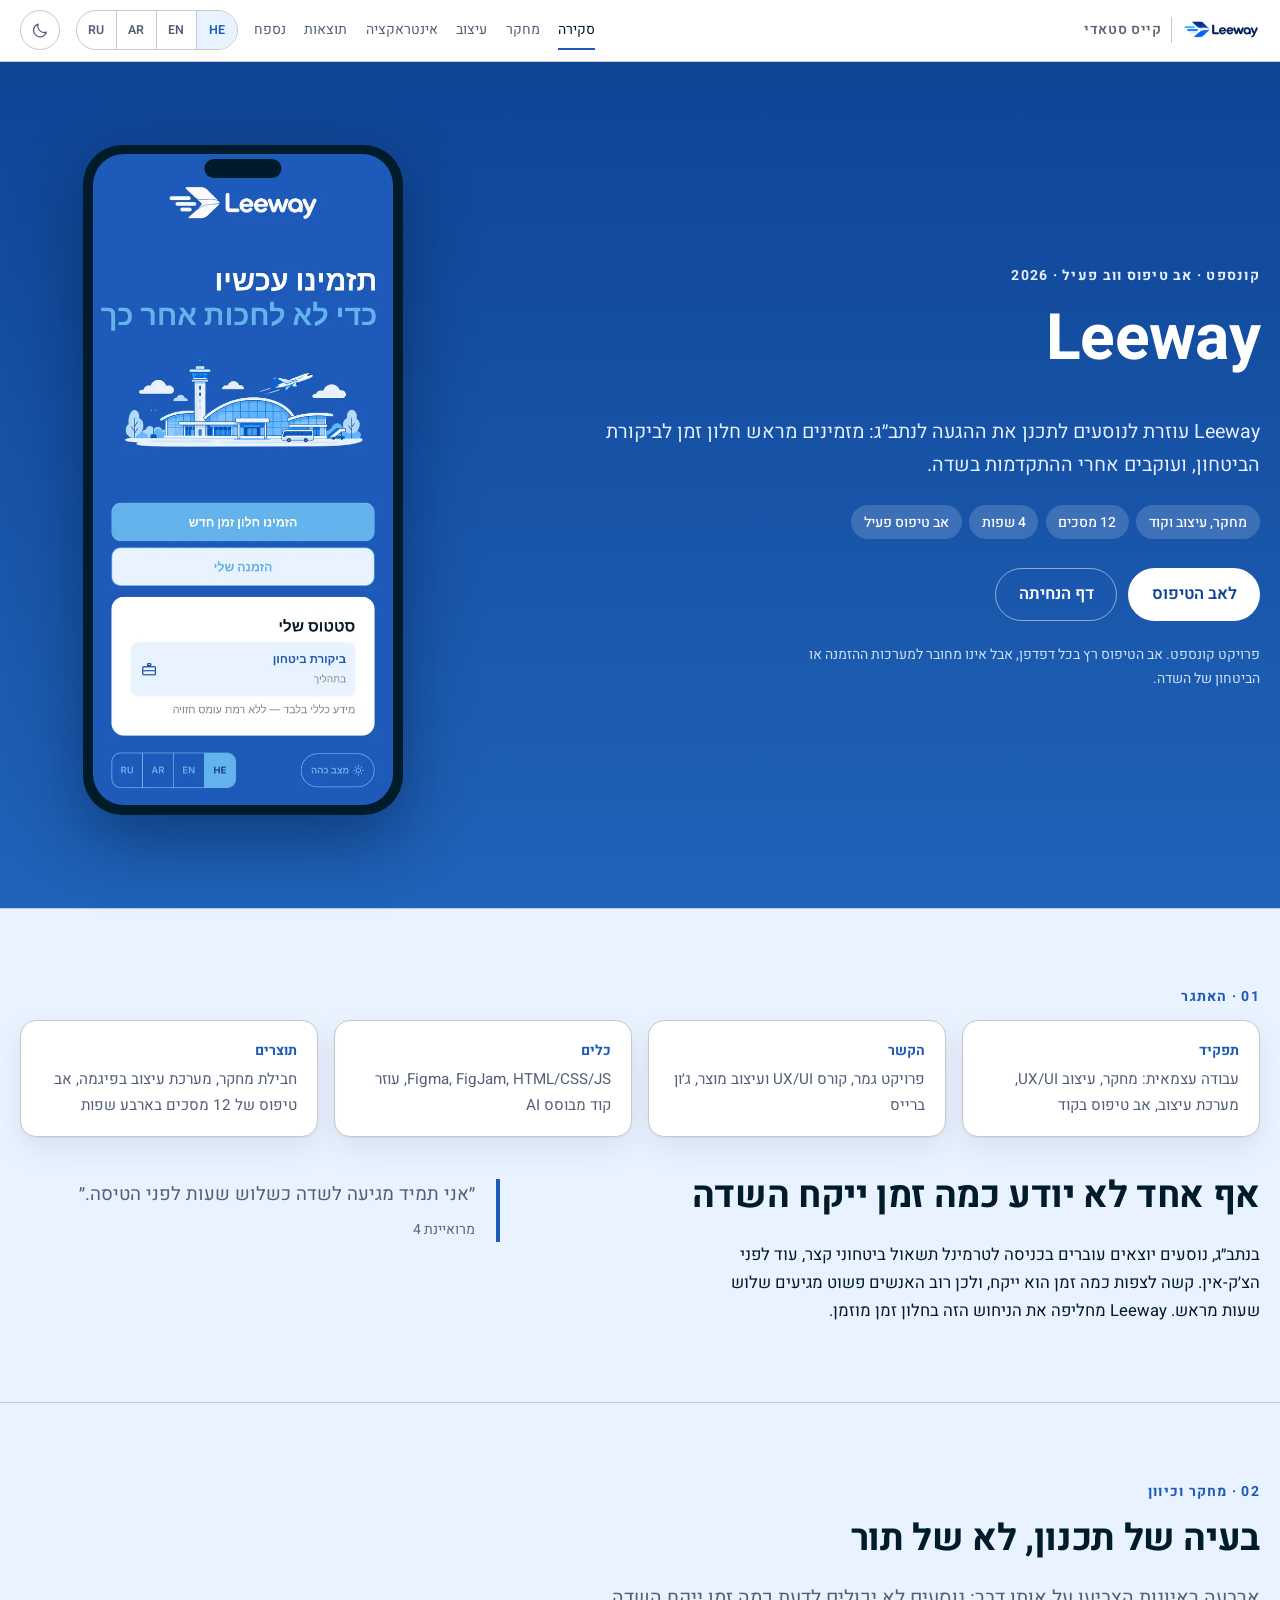
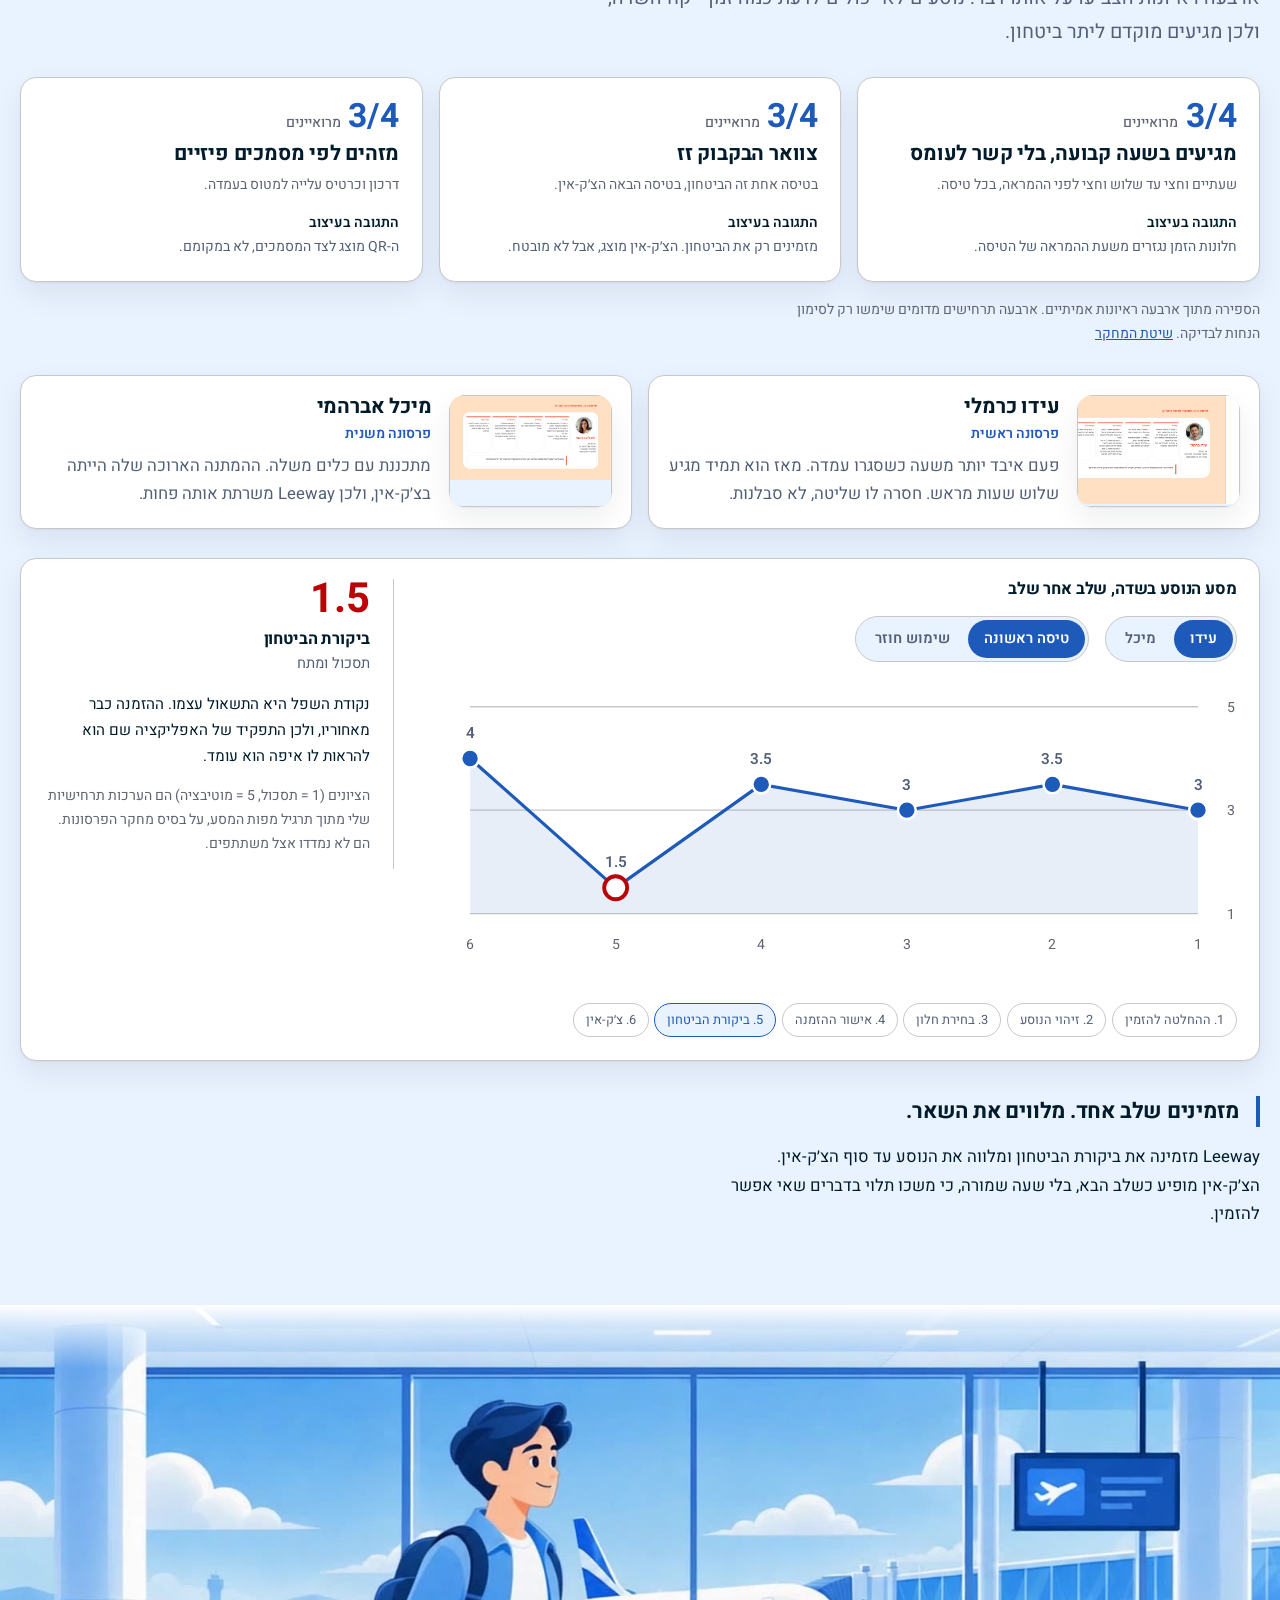
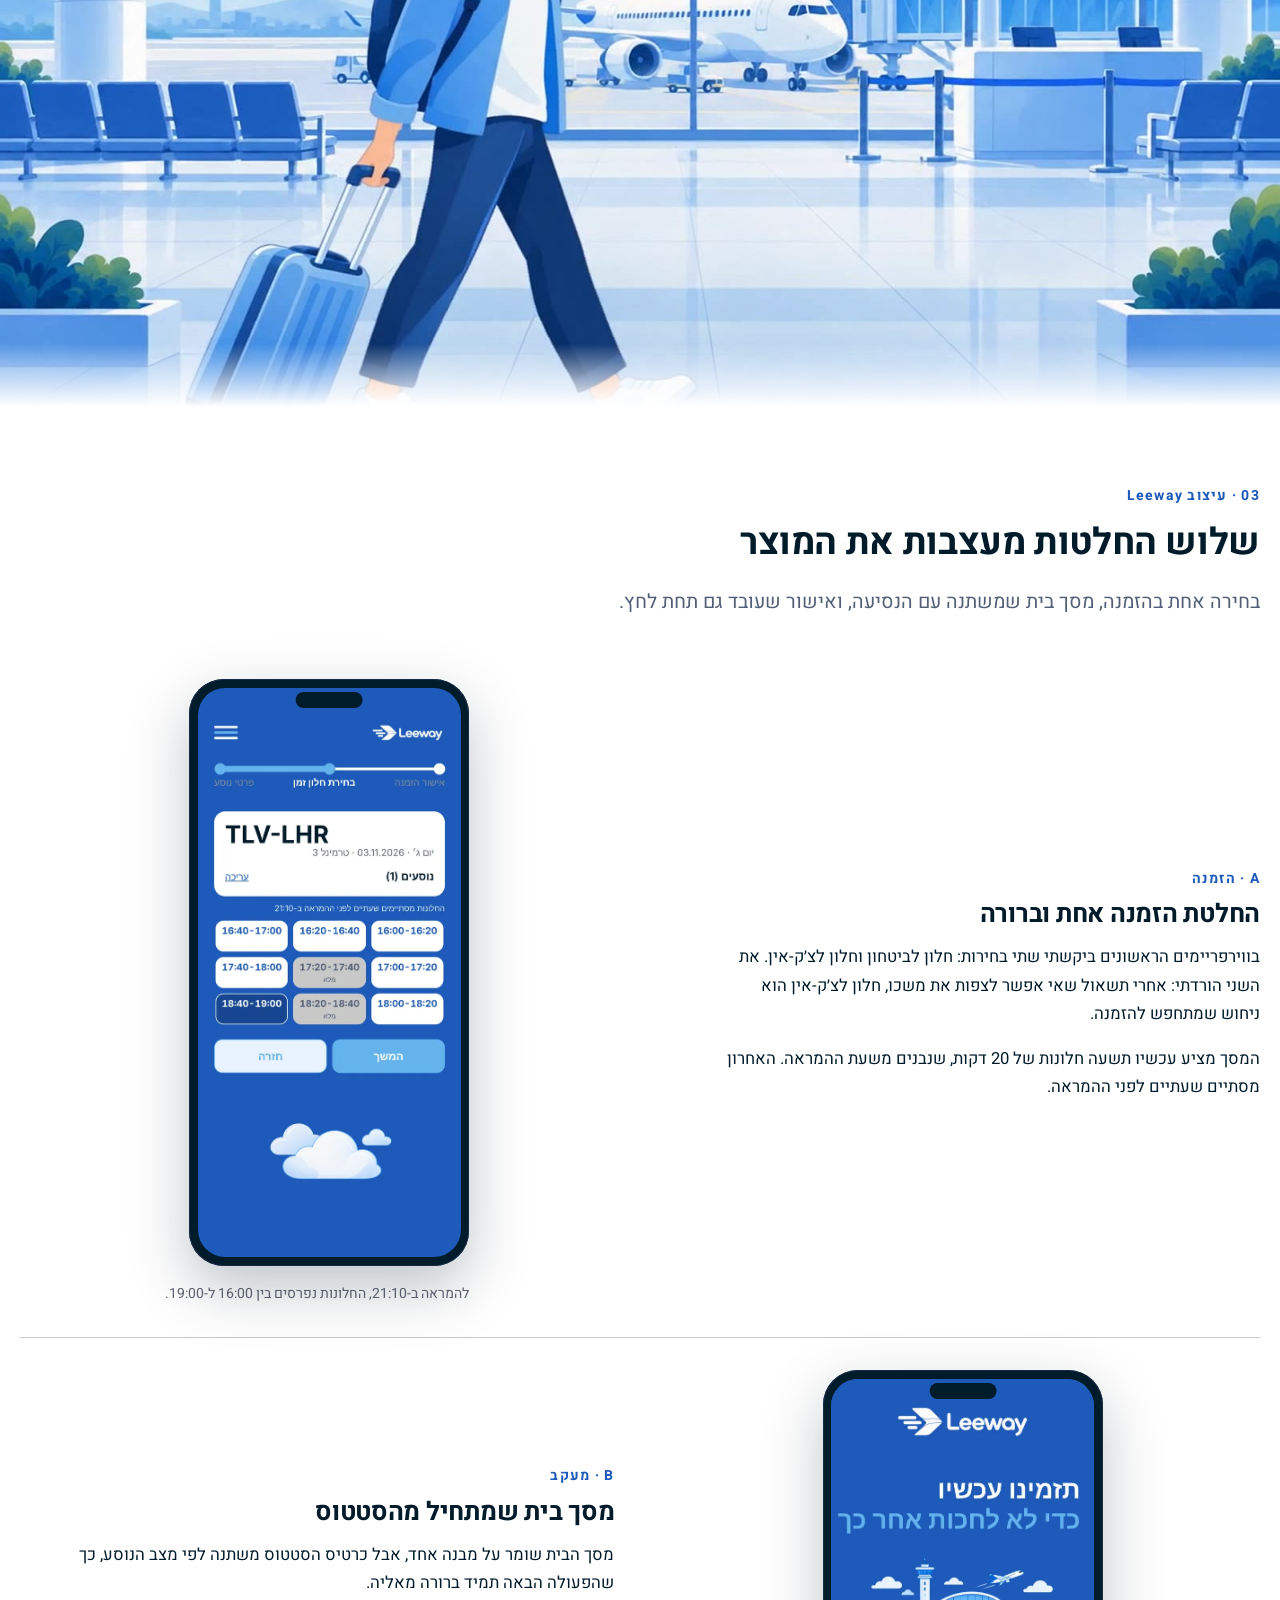
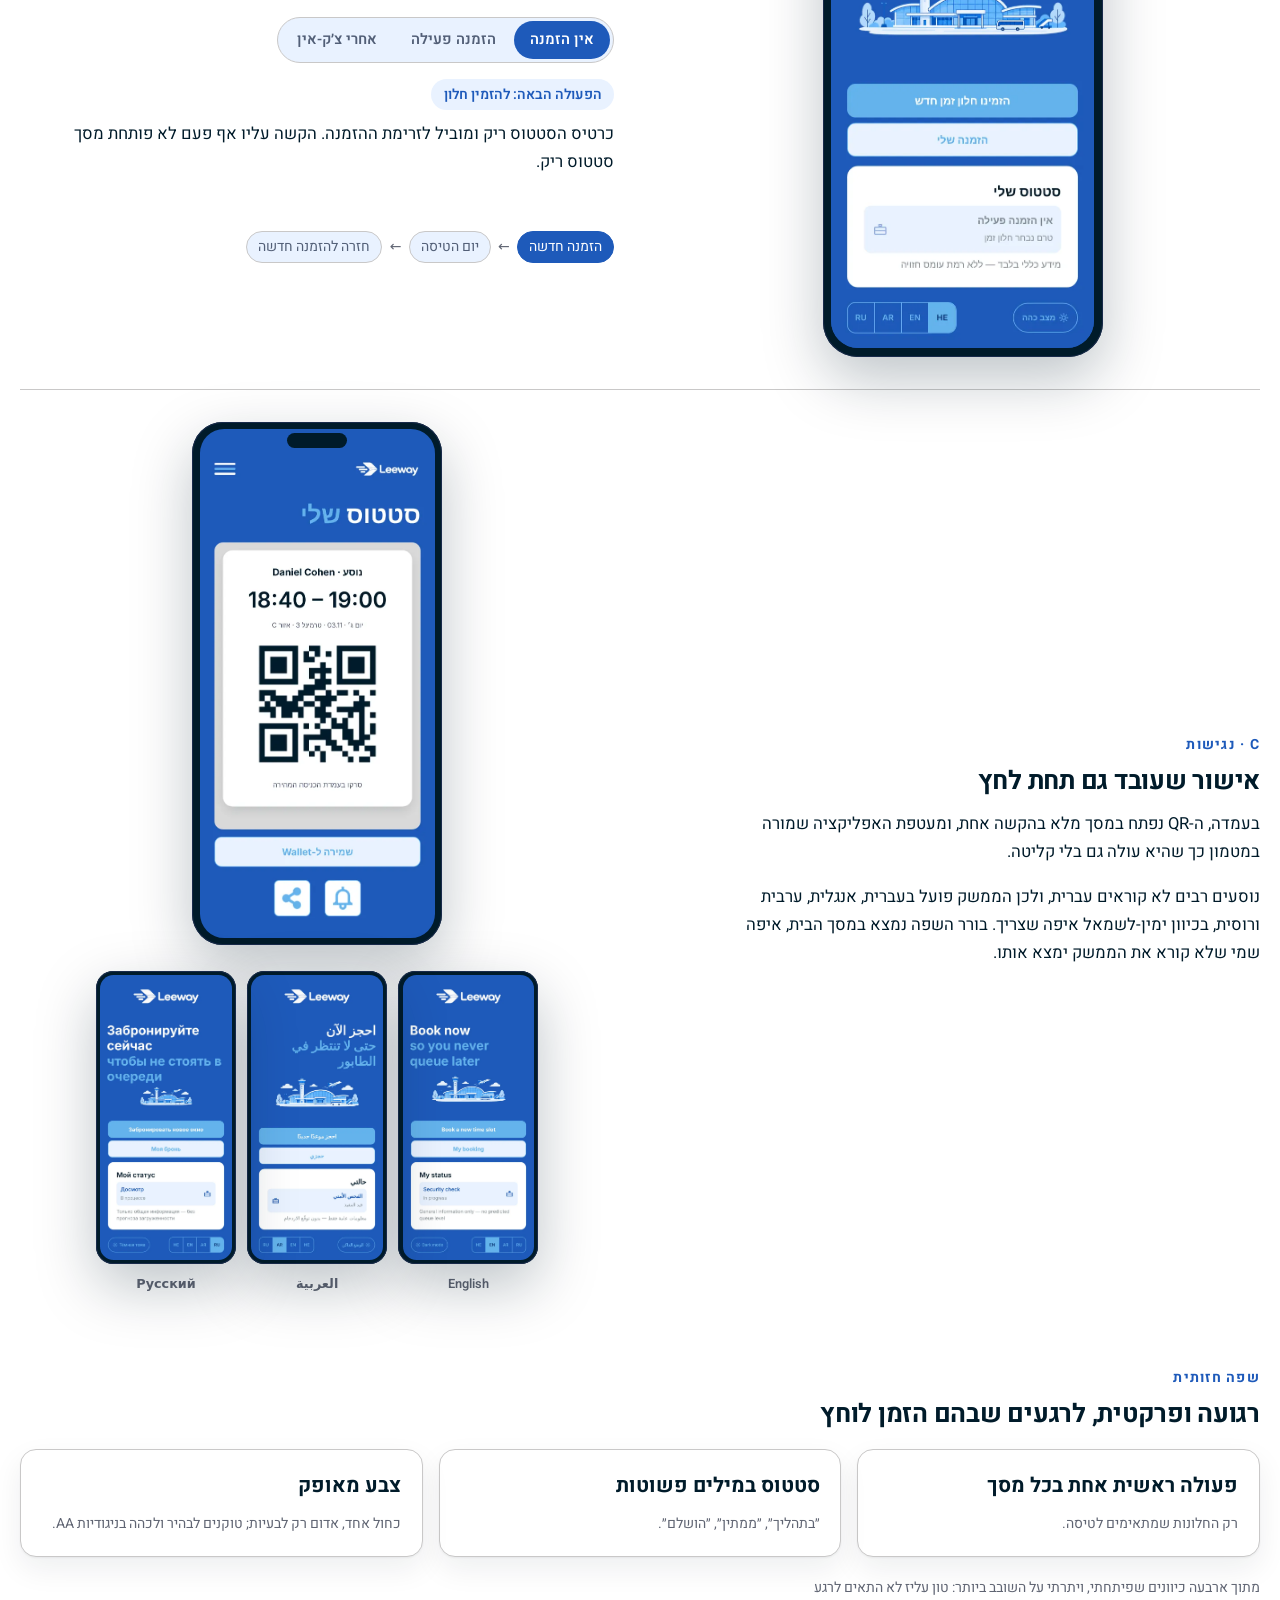
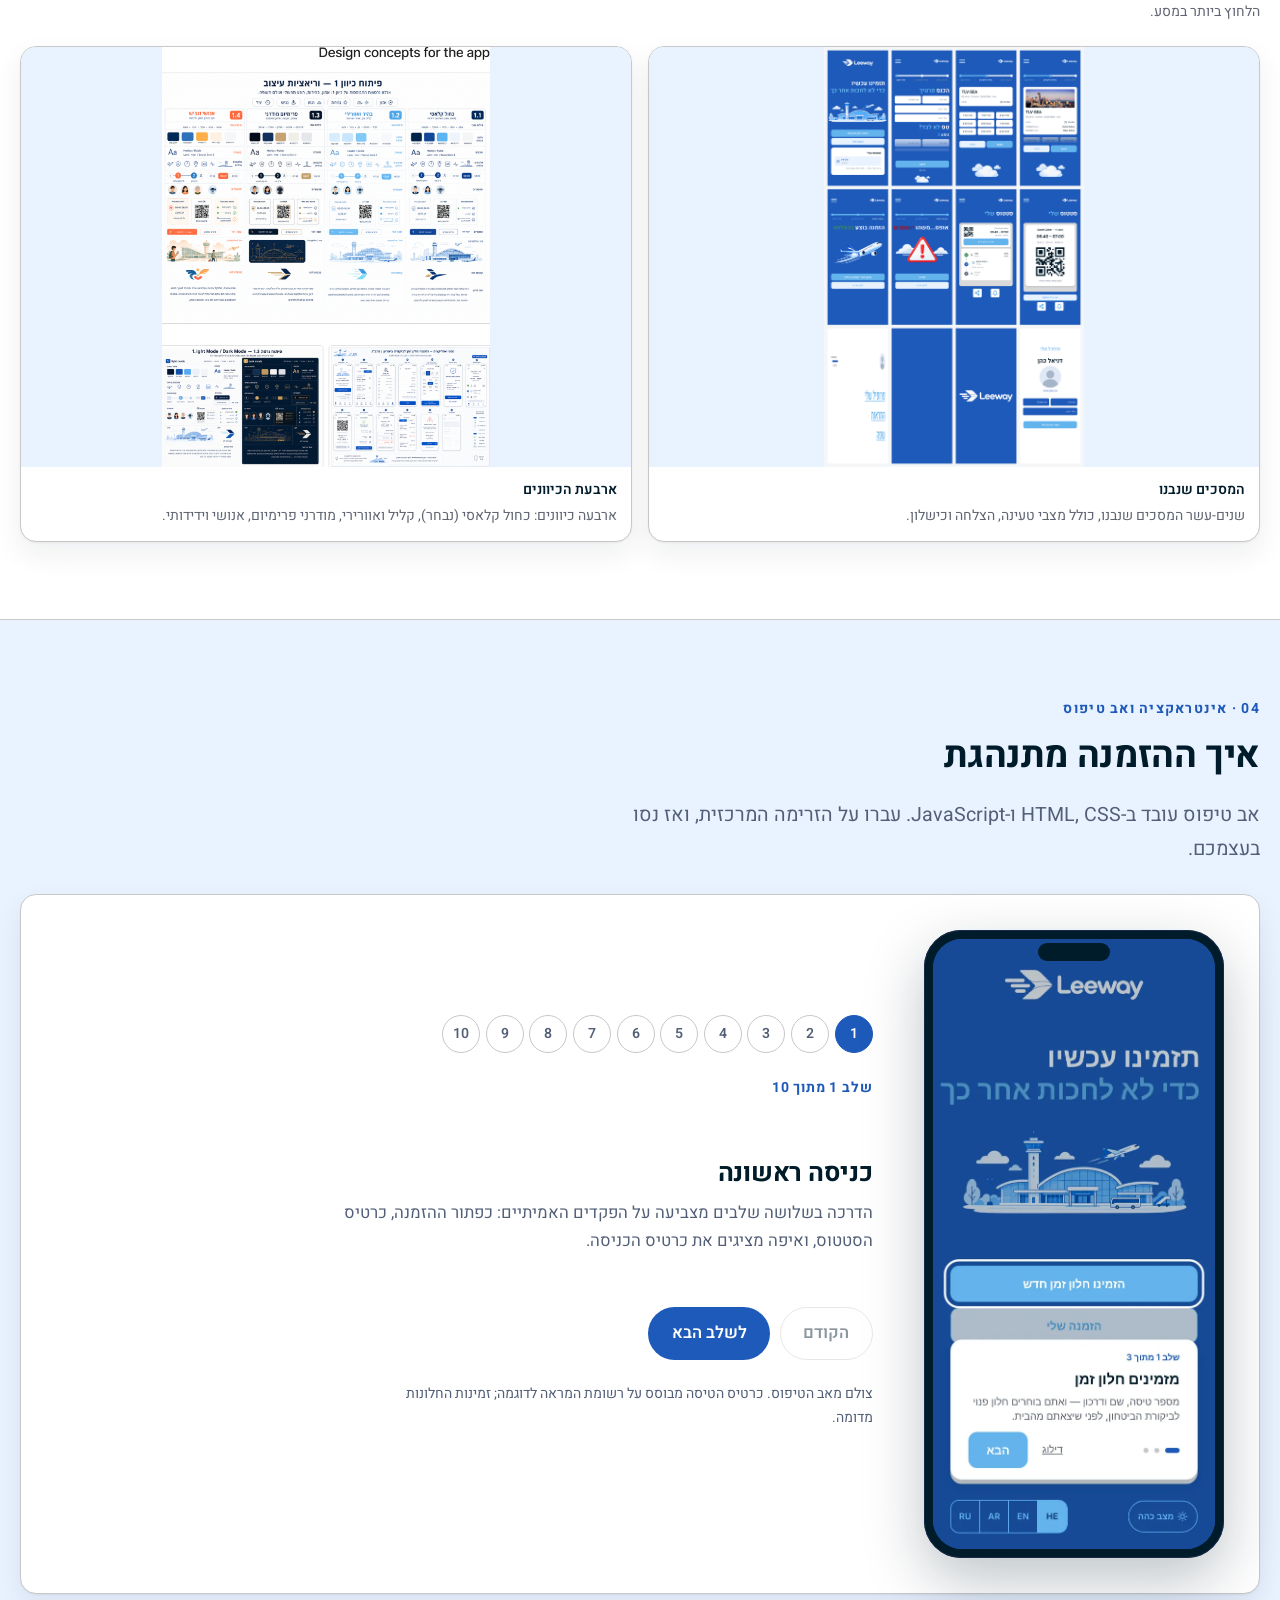
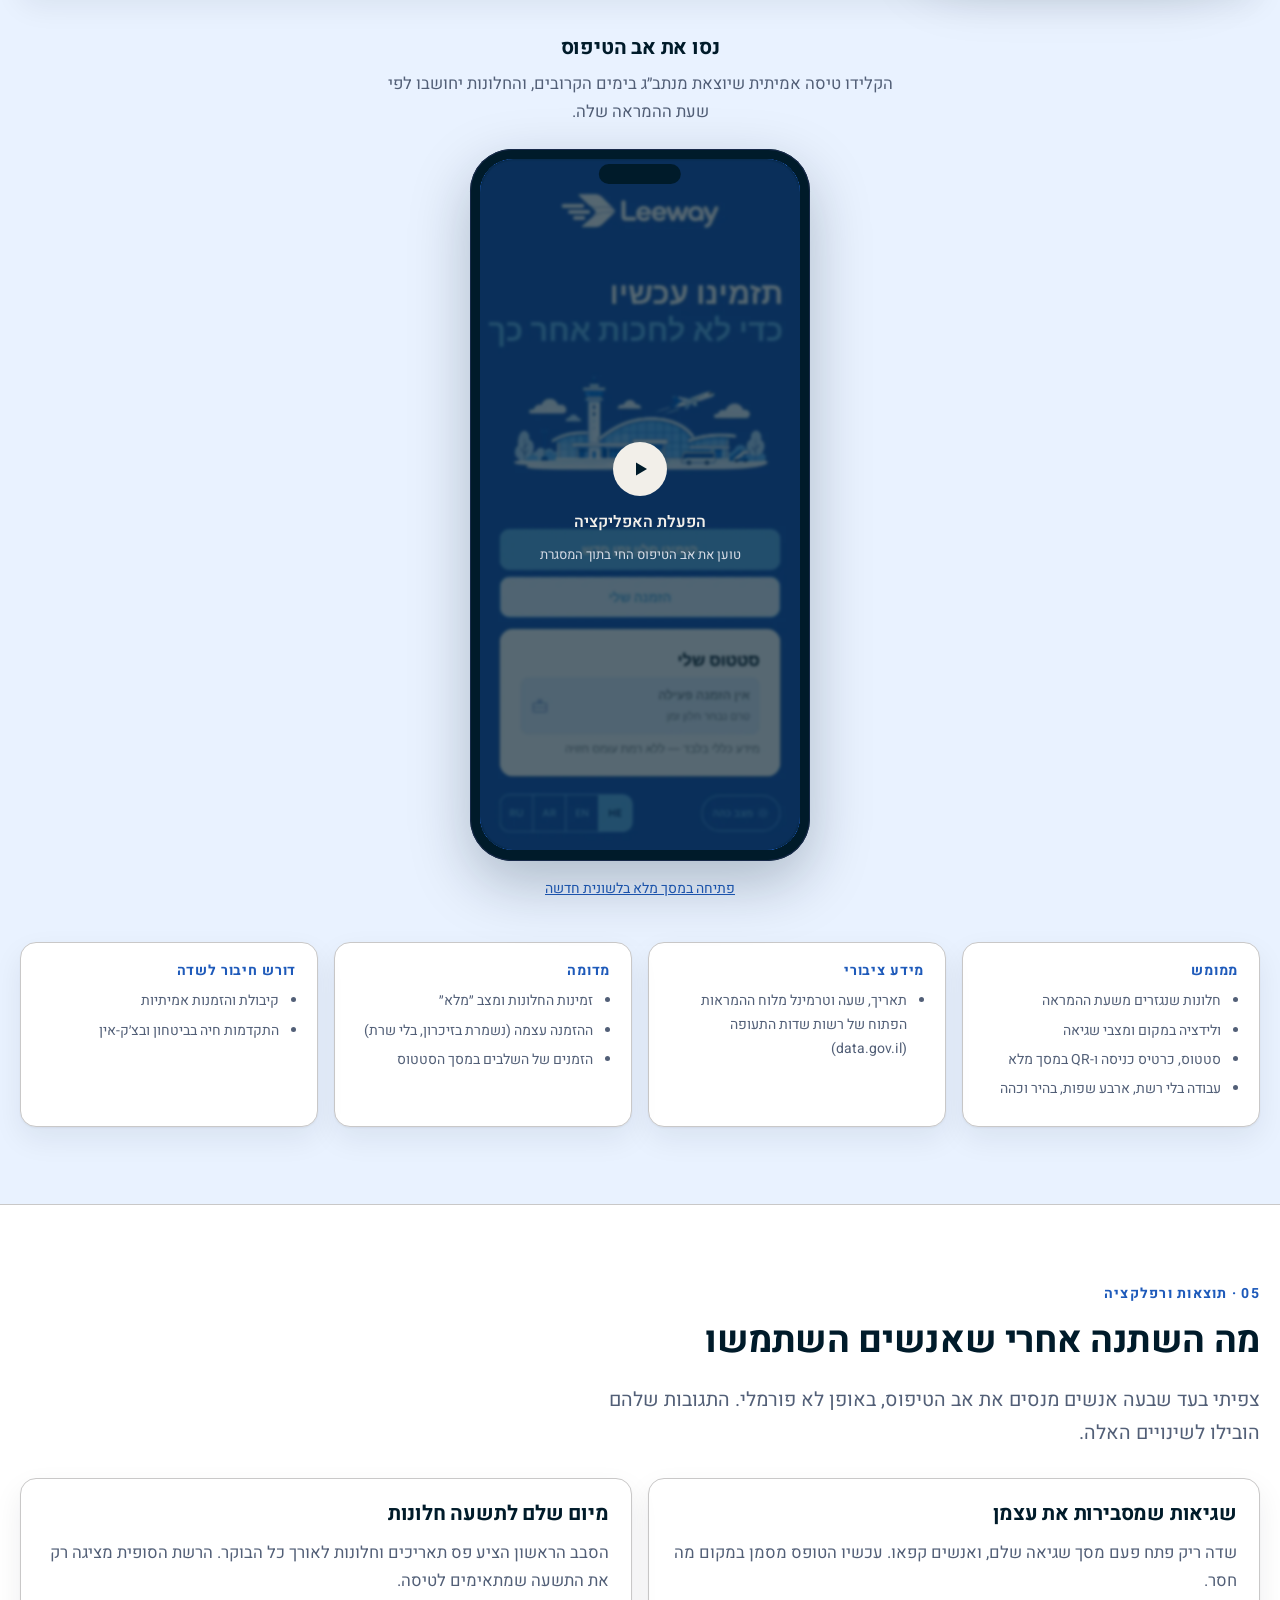
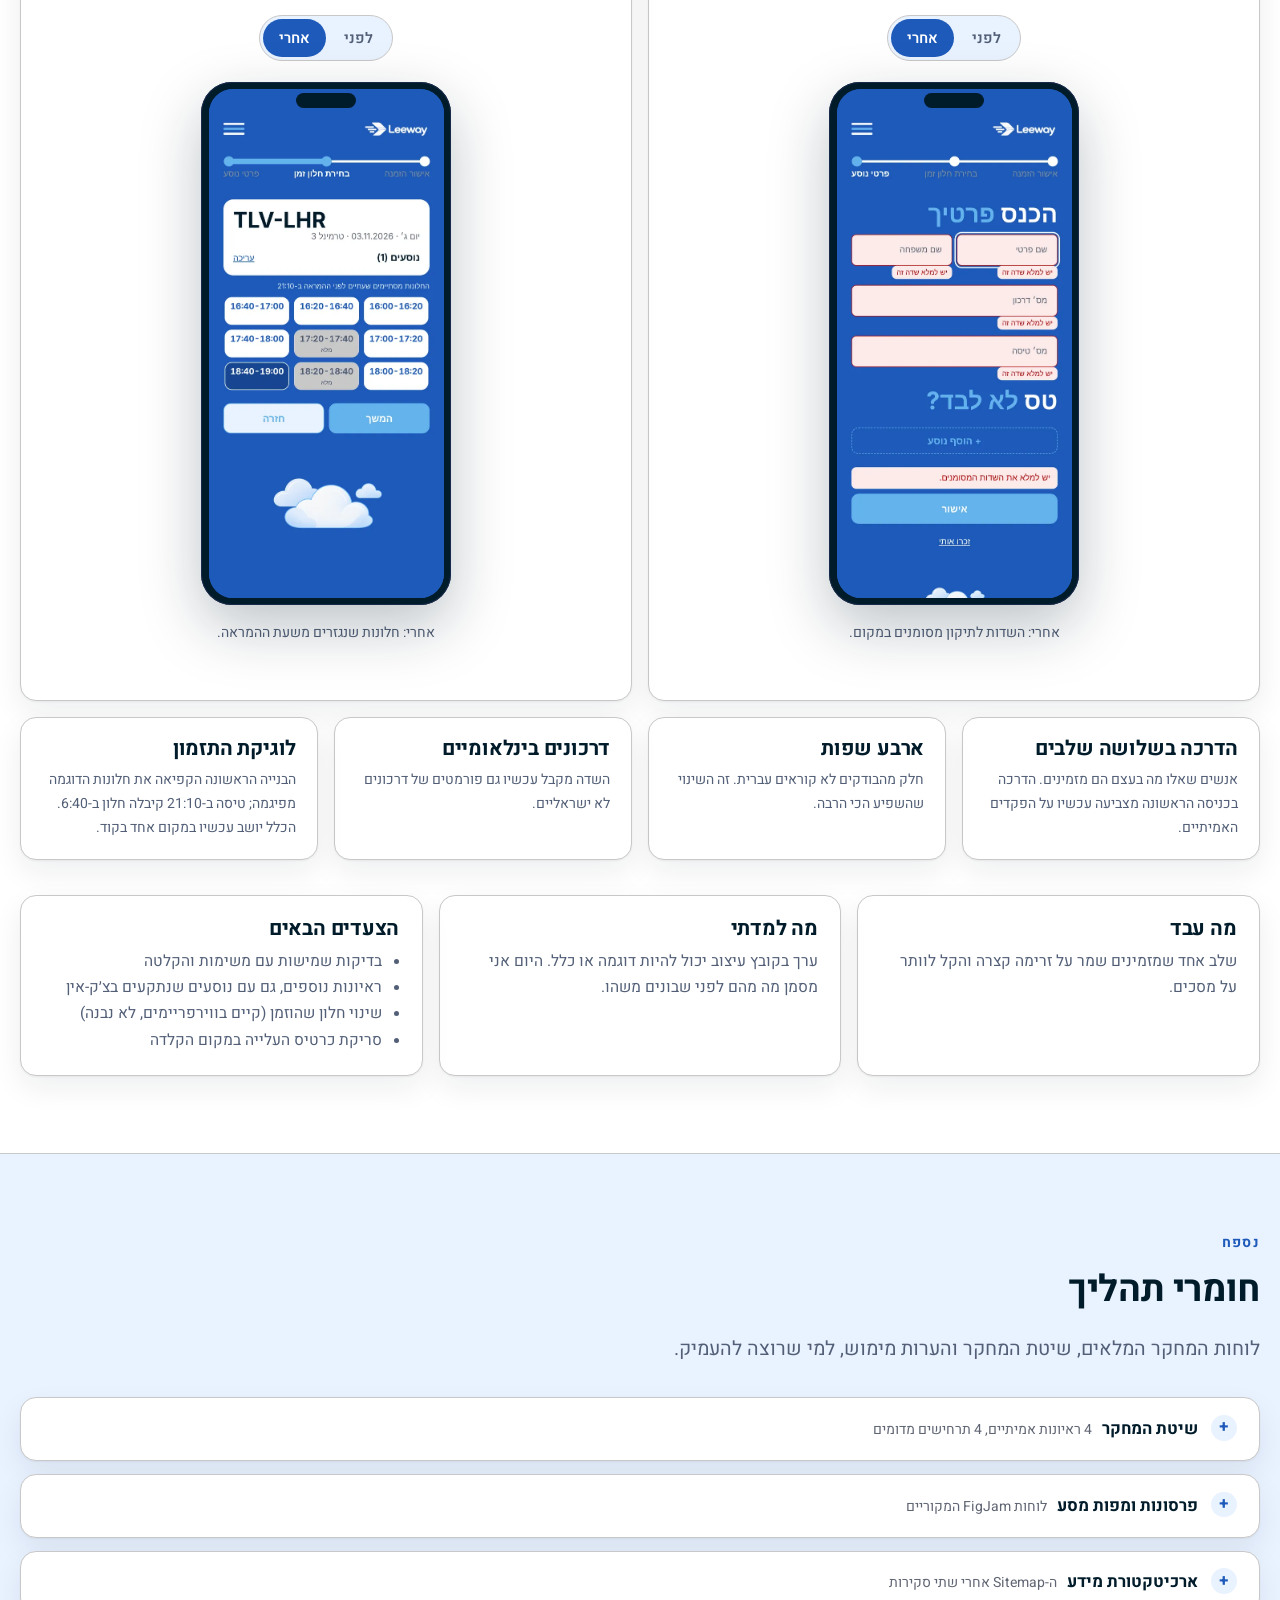
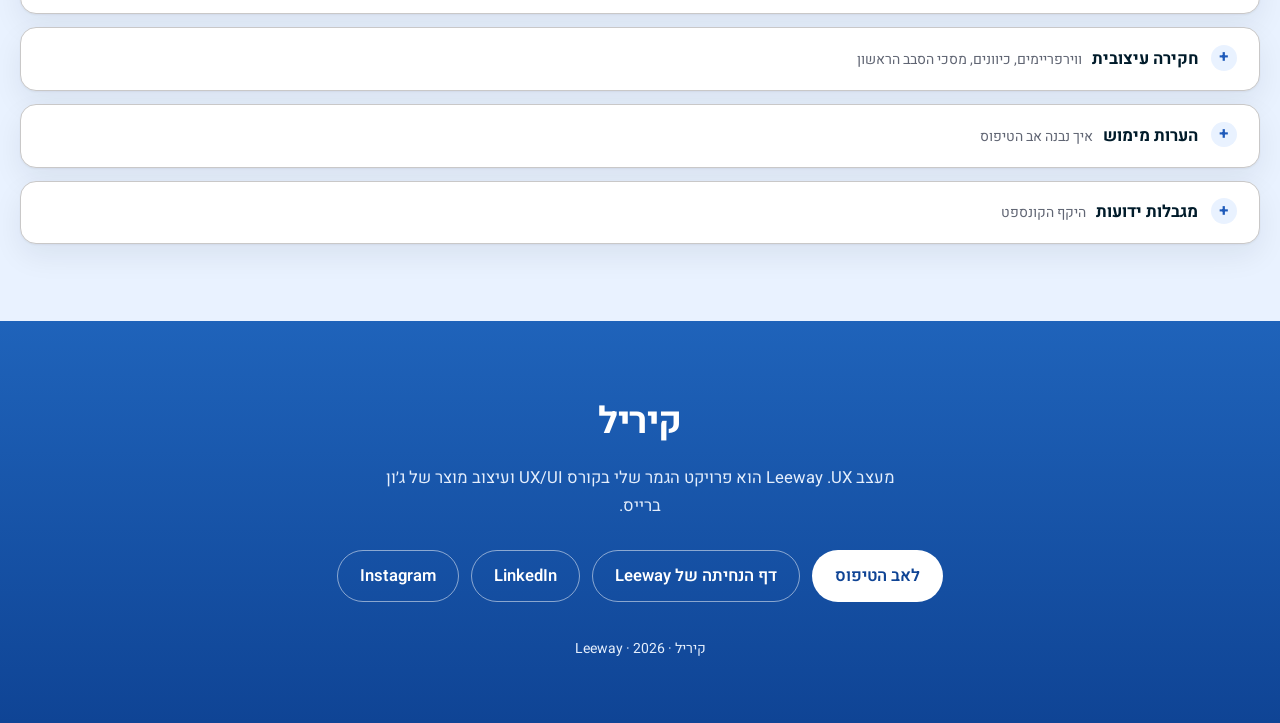
==== commit 172d9829: "Case study: restore v2 visual style and add the terminal film loop" ====
--- a/case/index.html
+++ b/case/index.html
@@ -19,328 +19,368 @@
 <link rel="preconnect" href="https://fonts.gstatic.com" crossorigin>
 <link href="https://fonts.googleapis.com/css2?family=Heebo:wght@400;500;600;700;800&display=swap" rel="stylesheet">
 <style>
-/* ── Leeway tokens (unchanged from the product) ───────────────────── */
+/* ── Leeway case study · visual language of v2, structure of v3 ── */
 :root{
-  --bg:#FFFFFF; --bg-soft:#F2F7FF; --bg-tint:#E9F2FF; --card:#FFFFFF;
-  --fg:#001B2A; --fg-soft:#3F4D66; --fg-faint:#5D6577;
-  --line:#D9DEE7; --accent:#1E5ABA; --accent-fg:#FFFFFF; --accent-soft:#E9F2FF;
-  --low:#BB0307; --ok:#1E7A4C;
+  --bg:#FFFFFF; --bg-soft:#E9F2FF; --card:#FFFFFF;
+  --fg:#001B2A; --fg-soft:#525F77; --fg-faint:#606573;
+  --line:#C9C8C8; --accent:#1E5ABA; --accent-fg:#FFFFFF; --accent-soft:#E9F2FF;
+  --low:#BB0307;
   --font:"Heebo", system-ui, sans-serif;
   --font-ar:"Cairo","Heebo",system-ui,sans-serif; --font-ru:"Rubik","Heebo",system-ui,sans-serif;
-  --t-hero:clamp(3rem,8vw,6.2rem);
-  --t-h2:clamp(2rem,4.4vw,3.3rem);
-  --t-h3:clamp(1.2rem,2vw,1.5rem);
-  --t-body:clamp(1rem,1.25vw,1.08rem);
-  --t-lead:clamp(1.15rem,1.8vw,1.4rem);
+  --t-hero:clamp(2.3rem,5.2vw,4rem);
+  --t-h2:clamp(1.6rem,3.1vw,2.3rem);
+  --t-h3:clamp(1.05rem,1.9vw,1.28rem);
+  --t-body:clamp(1rem,1.3vw,1.07rem);
   --t-small:.875rem;
-  --r:12px; --r-lg:20px; --r-pill:999px;
-  --pad-sec:clamp(4.5rem,10vw,8.5rem);
-  --wrap:1200px; --measure:62ch;
-  --phone-shadow:0 30px 60px -20px rgb(0 27 42 / .35);
+  --r:12px; --r-lg:16px; --r-pill:999px;
+  --shadow:0 1px 2px rgba(0,27,42,.05), 0 12px 30px rgba(0,27,42,.07);
+  --lh:1.7; --pad-sec:clamp(2.8rem,6.5vw,4.8rem); --gap:1rem;
+  --wrap:1240px; --measure:60ch;
 }
 :root[data-theme="dark"]{
-  --bg:#07192F; --bg-soft:#0A2140; --bg-tint:#0B284B; --card:#102542;
-  --fg:#F2EFE9; --fg-soft:#C9CEDE; --fg-faint:#A9B2C4;
-  --line:#22385A; --accent:#63B3ED; --accent-fg:#001B2A; --accent-soft:#0F3673;
-  --low:#EE7B75; --ok:#6FD3A0;
-  --phone-shadow:0 30px 60px -20px rgb(0 0 0 / .6);
+  --bg:#07192F; --bg-soft:#0B284B; --card:#182A4A;
+  --fg:#F2EFE9; --fg-soft:#C9CEDE; --fg-faint:#AEB6C6;
+  --line:#2B3D5C; --accent:#63B3ED; --accent-fg:#001B2A; --accent-soft:#0F3673;
+  --low:#EE7B75;
+  --shadow:0 1px 2px rgba(0,0,0,.4), 0 12px 30px rgba(0,0,0,.45);
 }
 
 *,*::before,*::after{box-sizing:border-box}
-html{scroll-behavior:smooth; scroll-padding-top:4.5rem; overflow-x:clip}
-body{margin:0; background:var(--bg); color:var(--fg); font-family:var(--font); font-size:var(--t-body);
-  line-height:1.65; -webkit-font-smoothing:antialiased; overflow-x:clip}
+html{scroll-behavior:smooth; scroll-padding-top:5.5rem; overflow-x:clip}
+body{margin:0; background:var(--bg); color:var(--fg); font-family:var(--font);
+  font-size:var(--t-body); line-height:var(--lh); -webkit-font-smoothing:antialiased; overflow-x:clip}
 img{max-width:100%; height:auto; display:block}
-a{color:var(--accent); text-underline-offset:.18em}
-h1,h2,h3,h4{line-height:1.12; margin:0; letter-spacing:-.02em; font-weight:700}
-h2{font-size:var(--t-h2); font-weight:800; max-width:20ch}
-h3{font-size:var(--t-h3); letter-spacing:-.01em; line-height:1.25}
+a{color:var(--accent)}
+h1,h2,h3,h4{line-height:1.25; margin:0 0 .55em; letter-spacing:-.01em; font-weight:700}
+h2{font-size:var(--t-h2)}
+h3{font-size:var(--t-h3)}
 p{margin:0 0 1em; max-width:var(--measure)}
 ul,ol{max-width:var(--measure)}
-:focus-visible{outline:2px solid var(--accent); outline-offset:3px; border-radius:4px}
+:focus-visible{outline:2px solid var(--accent); outline-offset:2px}
 
 .wrap{width:min(100% - 2.5rem, var(--wrap)); margin-inline:auto}
-section{padding-block:var(--pad-sec)}
+section{padding-block:var(--pad-sec); border-top:1px solid var(--line)}
 .alt{background:var(--bg-soft)}
-.kicker{display:flex; align-items:baseline; gap:.8rem; font-size:var(--t-small); font-weight:600; letter-spacing:.08em; text-transform:uppercase; color:var(--accent); margin:0 0 1.2rem}
-.kicker b{font-weight:800; font-size:1rem; letter-spacing:0}
-.lead{font-size:var(--t-lead); line-height:1.5; color:var(--fg-soft); max-width:46ch}
+.kicker{font-size:var(--t-small); font-weight:700; letter-spacing:.09em; color:var(--accent); margin:0 0 .7rem}
+.kicker b{font-weight:700}
+.kicker b::after{content:" ·"}
+.lead{font-size:calc(var(--t-body)*1.18); color:var(--fg-soft)}
 .small{font-size:var(--t-small); color:var(--fg-faint)}
-.sec-head{display:grid; gap:1.4rem; margin-bottom:clamp(2.5rem,5vw,4rem)}
-@media (min-width:900px){ .sec-head{grid-template-columns:1.05fr .95fr; align-items:end} .sec-head .lead{margin:0} }
+.sec-head{margin-bottom:1.8rem}
+.sec-head .lead{margin-top:.2rem}
+
+/* ── card, the basic unit of v2 ── */
+.card,.od li,.persona,.jx,.visual-lang li,.walk,.scope div,.ba,.more-iter div,.reflect>div,.facts div{
+  background:var(--card); border:1px solid var(--line); border-radius:var(--r-lg); box-shadow:var(--shadow)}
 
 /* ── nav ── */
 .bar-track{position:fixed; inset-block-start:0; inset-inline:0; height:3px; z-index:60; pointer-events:none}
-.bar{height:100%; width:0; background:var(--accent)}
-.nav{position:sticky; top:0; z-index:50; background:color-mix(in srgb, var(--bg) 90%, transparent);
-  backdrop-filter:blur(12px); border-bottom:1px solid var(--line)}
+.bar{height:100%; width:0; background:var(--accent); transition:width .12s linear}
+.nav{position:sticky; top:0; z-index:50; background:color-mix(in srgb, var(--bg) 92%, transparent); backdrop-filter:blur(12px); border-bottom:1px solid var(--line)}
 .nav-in{width:min(100% - 2.5rem, var(--wrap)); margin-inline:auto; display:flex; align-items:center; gap:1rem; height:3.8rem}
-.nav-logo{height:24px; width:auto}
+.nav-home{margin-inline-end:auto; display:inline-flex; align-items:center; gap:.6rem; text-decoration:none; white-space:nowrap}
+.nav-home span{font-size:var(--t-small); font-weight:600; color:var(--fg-faint); letter-spacing:.05em;
+  padding-inline-start:.6rem; border-inline-start:1px solid var(--line); align-self:stretch; display:inline-flex; align-items:center}
+@media (max-width:520px){.nav-home span{display:none}}
+.nav-logo{height:26px; width:auto}
 .nav-logo--dark{display:none}
 :root[data-theme="dark"] .nav-logo--light{display:none}
 :root[data-theme="dark"] .nav-logo--dark{display:block}
-.nav-home{margin-inline-end:auto; display:inline-flex}
-.nav-links{display:flex; gap:1.4rem}
-.nav-links a{color:var(--fg-soft); text-decoration:none; font-size:var(--t-small); padding-block:.4rem; border-bottom:2px solid transparent}
+.nav-links{display:flex; gap:1.15rem}
+.nav-links a{color:var(--fg-soft); text-decoration:none; font-size:var(--t-small); white-space:nowrap; padding-block:.4rem; border-bottom:2px solid transparent}
 .nav-links a:hover{color:var(--fg)}
 .nav-links a.on{color:var(--fg); border-bottom-color:var(--accent)}
-@media (max-width:960px){ .nav-links{display:none} }
-.icon-btn{min-height:40px; min-width:40px; padding-inline:.8rem; display:inline-flex; align-items:center; justify-content:center;
-  border-radius:var(--r-pill); border:1px solid var(--line); background:transparent; color:var(--fg-soft);
-  font:inherit; font-size:var(--t-small); font-weight:600; text-decoration:none; cursor:pointer}
+@media (max-width:1100px){ .nav-links{display:none} }
+.icon-btn{min-height:40px; min-width:40px; display:inline-grid; place-items:center; cursor:pointer;
+  border-radius:var(--r-pill); border:1px solid var(--line); background:var(--card); color:var(--fg-soft); font:inherit}
 .icon-btn:hover{border-color:var(--accent); color:var(--fg)}
-.ico{width:1.1rem; height:1.1rem; stroke:currentColor; fill:none; stroke-width:1.7; stroke-linecap:round; stroke-linejoin:round}
+.ico{width:1.15rem; height:1.15rem; stroke:currentColor; fill:none; stroke-width:1.6; stroke-linecap:round; stroke-linejoin:round}
 .i-sun{display:none}
 :root[data-theme="dark"] .i-sun{display:block}
 :root[data-theme="dark"] .i-moon{display:none}
-
-/* ── buttons ── */
-.btn{display:inline-flex; align-items:center; gap:.5rem; min-height:46px; padding:.7rem 1.45rem; border-radius:var(--r-pill);
-  text-decoration:none; font-weight:600; border:1px solid transparent; font-size:1rem; cursor:pointer; font-family:inherit}
+.lang-sw{display:inline-flex; border:1px solid var(--line); border-radius:var(--r-pill); overflow:hidden}
+.lang-sw a{min-height:38px; min-width:40px; display:inline-grid; place-items:center; padding-inline:.55rem; font-size:.78rem; font-weight:600;
+  color:var(--fg-soft); text-decoration:none; letter-spacing:.03em}
+.lang-sw a+a{border-inline-start:1px solid var(--line)}
+.lang-sw a:hover{color:var(--fg); background:var(--bg-soft)}
+.lang-sw a[aria-current="page"]{background:var(--accent-soft); color:var(--accent)}
+@media (max-width:420px){ .lang-sw a{min-width:32px; padding-inline:.3rem} .nav-in{gap:.5rem} }
+
+/* ── buttons & chips ── */
+.btn{display:inline-flex; align-items:center; gap:.5rem; min-height:44px; padding:.7rem 1.4rem; border-radius:var(--r-pill);
+  text-decoration:none; font-weight:600; border:1px solid transparent; transition:transform .15s ease; font:inherit; font-weight:600; cursor:pointer}
+.btn:hover{transform:translateY(-2px)}
+.btn:disabled{opacity:.45; cursor:default; transform:none}
 .btn-1{background:var(--accent); color:var(--accent-fg)}
 .btn-2{background:transparent; color:var(--fg); border-color:var(--line)}
-.btn-row{display:flex; flex-wrap:wrap; gap:.7rem}
-
-/* ── phone frame for real captures ── */
-.device{position:relative; width:var(--w,300px); max-width:100%; aspect-ratio:390/844; border-radius:calc(var(--w,300px)*.13);
-  padding:calc(var(--w,300px)*.028); background:#001B2A; box-shadow:var(--phone-shadow); flex:0 0 auto}
-.device>img,.device>.screen{width:100%; height:100%; object-fit:cover; border-radius:calc(var(--w,300px)*.105); background:#1E5ABA}
+.btn-row{display:flex; flex-wrap:wrap; gap:.7rem; margin-top:1.8rem}
+.chips{display:flex; flex-wrap:wrap; gap:.45rem; margin:1.5rem 0 0; padding:0; list-style:none; max-width:none}
+.chip{font-size:var(--t-small); font-weight:500; padding:.32rem .8rem; border-radius:var(--r-pill); background:var(--accent-soft); color:var(--accent); margin:0}
+
+/* ── phone frame (v2) ── */
+.device{--w:300px; position:relative; width:var(--w); max-width:100%; flex:0 0 auto;
+  border-radius:calc(var(--w)*.124); padding:calc(var(--w)*.03); background:#001B2A;
+  box-shadow:0 22px 60px rgb(0 27 42 / .26), 0 0 0 1px #182A4A inset}
+.device::before{content:""; position:absolute; z-index:3; inset-block-start:calc(var(--w)*.045); inset-inline-start:50%;
+  width:calc(var(--w)*.24); height:calc(var(--w)*.058); transform:translateX(-50%); border-radius:var(--r-pill); background:#001B2A}
+[dir="rtl"] .device::before{transform:translateX(50%)}
+.device>img,.device>.screen{display:block; width:100%; aspect-ratio:390/844; object-fit:cover; border-radius:calc(var(--w)*.097); background:#1E5ABA}
 .device .screen{position:relative; overflow:hidden}
 .device .screen img{position:absolute; inset:0; width:100%; height:100%; object-fit:cover; transition:opacity .35s ease}
-
-/* ── hero ── */
-#overview{background:linear-gradient(180deg,#0F4495 0%,#1F63BA 100%); color:#fff; padding-block:clamp(3.5rem,8vw,6.5rem) 0; overflow:hidden}
+:root[data-theme="dark"] .device{background:#0E1E33; box-shadow:0 22px 60px rgb(0 0 0 / .5), 0 0 0 1px rgb(255 255 255 / .12)}
+:root[data-theme="dark"] .device::before{background:#0E1E33}
+
+/* ── hero (v2) ── */
+#overview{background:linear-gradient(180deg,#0F4495 0%,#1F63BA 100%); color:#fff; border:0}
 :root[data-theme="dark"] #overview{background:linear-gradient(180deg,#061527 0%,#0B284B 100%)}
-#overview .kicker{color:#CFE0FA}
-.hero{display:grid; gap:clamp(2.5rem,5vw,4rem); align-items:end}
-@media (min-width:900px){ .hero{grid-template-columns:1.1fr .9fr} }
-.hero h1{font-size:var(--t-hero); font-weight:800; letter-spacing:-.04em; line-height:.95; margin-bottom:1.3rem}
-.hero .lead{color:#E4EEFC; max-width:34ch}
+.hero{display:grid; gap:clamp(1.5rem,4vw,3.5rem); align-items:center; grid-template-columns:minmax(0,1.25fr) minmax(0,.75fr)}
+@media (max-width:900px){ .hero{grid-template-columns:1fr} }
+.hero h1{font-size:var(--t-hero); color:#fff}
+#overview .kicker{color:#E4EEFC}
+#overview .kicker b::after{content:""}
+.hero .lead{color:#E4EEFC}
+.hero .chip{background:rgb(255 255 255 / .16); color:#fff}
 .hero .btn-1{background:#fff; color:#0F4495}
-.hero .btn-2{color:#fff; border-color:rgb(255 255 255 / .45)}
-.hero-copy{padding-bottom:clamp(2.5rem,6vw,5rem)}
-.hero-note{margin-top:1.4rem; font-size:var(--t-small); color:#CFE0FA; max-width:44ch}
-.hero-shots{display:flex; justify-content:center; align-items:flex-end; gap:clamp(.8rem,2vw,1.4rem); margin-bottom:-4.5rem}
-.hero-shots .device:first-child{--w:clamp(150px,19vw,230px); transform:translateY(-2.5rem); opacity:.95}
-.hero-shots .device:last-child{--w:clamp(185px,24vw,290px)}
-.facts{display:grid; grid-template-columns:repeat(auto-fit,minmax(min(12rem,100%),1fr)); gap:1.6rem 2rem;
-  border-top:1px solid var(--line); padding-top:2rem; margin:0}
-.facts div{margin:0}
-.facts dt{font-size:var(--t-small); font-weight:600; letter-spacing:.06em; text-transform:uppercase; color:var(--fg-faint); margin-bottom:.35rem}
-.facts dd{margin:0; color:var(--fg)}
-.problem{display:grid; gap:2.5rem; margin-top:clamp(3rem,6vw,5rem)}
-@media (min-width:900px){ .problem{grid-template-columns:1fr 1fr; align-items:start} }
-.problem p{font-size:1.12rem}
-.pull{font-size:clamp(1.5rem,3vw,2.25rem); font-weight:700; line-height:1.25; letter-spacing:-.02em; margin:0; max-width:22ch}
-.pull cite{display:block; margin-top:1rem; font-size:var(--t-small); font-weight:500; letter-spacing:0; color:var(--fg-faint); font-style:normal}
-
-/* ── research: observation → decision ── */
-.od{list-style:none; padding:0; margin:0; max-width:none; border-top:1px solid var(--line)}
-.od li{display:grid; gap:.6rem 2.5rem; padding:1.6rem 0; border-bottom:1px solid var(--line); margin:0}
-@media (min-width:760px){ .od li{grid-template-columns:5rem 1fr 1fr} }
-.od .n{font-size:2.4rem; font-weight:800; color:var(--accent); line-height:1; letter-spacing:-.03em}
-.od .n small{display:block; font-size:.78rem; font-weight:500; color:var(--fg-faint); letter-spacing:0; margin-top:.35rem}
+.hero .btn-2{color:#fff; border-color:rgb(255 255 255 / .5)}
+.hero-note{margin-top:1.4rem; font-size:var(--t-small); color:#E4EEFC; opacity:.9}
+.hero-shots{display:flex; justify-content:center; padding:6px 1rem 1rem}
+.hero-shots .device{--w:min(320px,76vw); box-shadow:0 26px 70px rgb(0 20 50 / .45)}
+
+/* ── overview facts + problem ── */
+.facts{display:grid; gap:var(--gap); grid-template-columns:repeat(auto-fit,minmax(min(9.5rem,100%),1fr)); margin:0 0 2.2rem}
+.facts div{padding:1.1rem 1.25rem; margin:0}
+.facts dt{font-size:var(--t-small); font-weight:700; color:var(--accent); margin-bottom:.25rem}
+.facts dd{margin:0; font-size:.95rem; color:var(--fg-soft)}
+.problem{display:grid; gap:1rem 2.5rem; align-items:start}
+@media (min-width:900px){ .problem{grid-template-columns:1.2fr .8fr} }
+.problem p{margin-bottom:0}
+.pull{border-inline-start:4px solid var(--accent); padding-inline-start:1.3rem; font-size:calc(var(--t-body)*1.12); margin:0; color:var(--fg-soft); max-width:var(--measure)}
+.pull cite{display:block; font-size:var(--t-small); color:var(--fg-faint); font-style:normal; margin-top:.5rem}
+
+/* ── research: three insight cards ── */
+.od{list-style:none; padding:0; margin:0; max-width:none; display:grid; gap:var(--gap); grid-template-columns:repeat(auto-fit,minmax(min(15rem,100%),1fr))}
+.od li{padding:1.4rem; margin:0; display:flex; flex-direction:column}
+.od .n{font-size:2.1rem; font-weight:700; color:var(--accent); line-height:1; margin-bottom:.5rem}
+.od .n small{display:inline; font-size:var(--t-small); font-weight:500; color:var(--fg-faint); margin-inline-start:.45rem}
 .od h3{margin-bottom:.35rem}
-.od p{margin:0; color:var(--fg-soft)}
-.od .dec b{display:block; font-size:.75rem; font-weight:700; letter-spacing:.08em; text-transform:uppercase; color:var(--accent); margin-bottom:.35rem}
-.method{margin-top:1.2rem}
-
-.personas{display:grid; gap:2rem; margin-top:clamp(3rem,6vw,4.5rem)}
-@media (min-width:760px){ .personas{grid-template-columns:1fr 1fr} }
-.persona{display:grid; grid-template-columns:auto 1fr; gap:1.2rem; align-items:start}
-.persona button{padding:0; border:0; background:none; cursor:zoom-in; border-radius:var(--r)}
-.persona img{width:118px; height:118px; object-fit:cover; object-position:left top; border-radius:var(--r); border:1px solid var(--line)}
-.persona h3{margin-bottom:.15rem}
-.persona .role{font-size:var(--t-small); color:var(--accent); font-weight:600; margin:0 0 .5rem}
-.persona p{margin:0; color:var(--fg-soft)}
-
-/* ── journey explorer ── */
-.jx{margin-top:clamp(3rem,6vw,4.5rem); display:grid; gap:2rem}
-@media (min-width:980px){ .jx{grid-template-columns:1.35fr .65fr; align-items:start} }
-.jx-controls{display:flex; flex-wrap:wrap; gap:.8rem 1.2rem; margin-bottom:1.2rem}
-.seg{display:inline-flex; padding:4px; border-radius:var(--r-pill); background:var(--bg-tint); gap:2px}
-.seg button{min-height:40px; padding:.4rem 1.05rem; border:0; border-radius:var(--r-pill); background:transparent; color:var(--fg-soft);
-  font:inherit; font-size:.95rem; font-weight:600; cursor:pointer}
-.seg button[aria-pressed="true"]{background:var(--card); color:var(--fg); box-shadow:0 1px 3px rgb(0 27 42 / .14)}
-:root[data-theme="dark"] .seg button[aria-pressed="true"]{background:var(--accent); color:var(--accent-fg)}
-.jchart{width:100%; height:auto; display:block; overflow:visible}
+.od p{margin:0; max-width:none}
+.od div p{font-size:var(--t-small); color:var(--fg-faint)}
+.od .dec{margin-top:auto; padding-top:.9rem; font-size:var(--t-small); color:var(--fg-soft)}
+.od .dec b{display:block; color:var(--fg); font-weight:600}
+.method{margin-top:1rem}
+
+.personas{display:grid; gap:var(--gap); margin-top:1.8rem; grid-template-columns:repeat(auto-fit,minmax(min(22rem,100%),1fr))}
+.persona{display:grid; grid-template-columns:auto 1fr; gap:1.1rem; align-items:start; padding:1.2rem}
+.persona .zoomable{padding:0; border:0; background:none; cursor:zoom-in; width:auto}
+.persona img{width:112px; height:112px; object-fit:cover; object-position:right top; border-radius:var(--r); border:1px solid var(--line)}
+.persona h3{margin-bottom:.1rem}
+.persona .role{font-size:var(--t-small); color:var(--accent); font-weight:600; margin:0 0 .4rem}
+.persona p{margin:0; color:var(--fg-soft); max-width:none}
+
+/* ── journey explorer, a jmap card ── */
+.jx{margin-top:1.8rem; display:grid; gap:1.6rem; padding:1.3rem 1.4rem 1.4rem}
+@media (min-width:980px){ .jx{grid-template-columns:1.4fr .6fr; align-items:start} }
+.jx>div:first-child h3{font-size:1.02rem}
+.jx-controls{display:flex; flex-wrap:wrap; gap:.6rem 1rem; margin-bottom:.6rem}
+.seg{display:inline-flex; padding:3px; border-radius:var(--r-pill); background:var(--bg-soft); gap:2px; border:1px solid var(--line)}
+.seg button{min-height:38px; padding:.35rem 1rem; border:0; border-radius:var(--r-pill); background:transparent; color:var(--fg-soft);
+  font:inherit; font-size:.92rem; font-weight:600; cursor:pointer}
+.seg button[aria-pressed="true"]{background:var(--accent); color:var(--accent-fg)}
+.jchart{width:100%; height:auto; display:block; overflow:visible; min-height:170px}
 .jchart .g{stroke:var(--line); stroke-width:1}
-.jchart .ax{fill:var(--fg-faint); font-size:12px; font-family:var(--font)}
-.jchart .area{fill:var(--accent); opacity:.09}
-.jchart .ln{fill:none; stroke:var(--accent); stroke-width:3; stroke-linejoin:round; stroke-linecap:round}
-.jchart .pt{fill:var(--bg); stroke:var(--accent); stroke-width:3; cursor:pointer}
-.jchart .pt.low{stroke:var(--low)}
-.jchart .pt.on{fill:var(--accent)}
-.jchart .pt.low.on{fill:var(--low)}
-.jchart .val{fill:var(--fg); font-size:13px; font-weight:700; font-family:var(--font); text-anchor:middle}
-.jchart .stg{fill:var(--fg-soft); font-size:12px; font-family:var(--font); text-anchor:middle}
-.jx-stages{list-style:none; padding:0; margin:1rem 0 0; display:flex; flex-wrap:wrap; gap:.4rem; max-width:none}
+.jchart .ax{fill:var(--fg-faint); font-size:11px; font-family:var(--font)}
+.jchart .area{fill:var(--accent); opacity:.10}
+.jchart .ln{fill:none; stroke:var(--accent); stroke-width:2.5; stroke-linejoin:round; stroke-linecap:round}
+.jchart .pt{fill:var(--accent); stroke:var(--card); stroke-width:2; cursor:pointer}
+.jchart .pt.low{fill:var(--low)}
+.jchart .pt.on{stroke:var(--accent); stroke-width:3; fill:var(--card)}
+.jchart .pt.low.on{stroke:var(--low)}
+.jchart .val{fill:var(--fg-soft); font-size:12px; font-weight:600; font-family:var(--font); text-anchor:middle}
+.jchart .stg{fill:var(--fg-faint); font-size:11px; font-family:var(--font); text-anchor:middle}
+.jx-stages{list-style:none; padding:0; margin:.8rem 0 0; display:flex; flex-wrap:wrap; gap:.35rem; max-width:none}
 .jx-stages li{margin:0}
-.jx-stages button{min-height:38px; padding:.35rem .85rem; border-radius:var(--r-pill); border:1px solid var(--line); background:transparent;
-  color:var(--fg-soft); font:inherit; font-size:.85rem; cursor:pointer}
-.jx-stages button[aria-pressed="true"]{border-color:var(--accent); color:var(--fg); background:var(--accent-soft)}
-.jx-detail{border-inline-start:3px solid var(--accent); padding-inline-start:1.3rem}
-.jx-detail .score{font-size:3.2rem; font-weight:800; letter-spacing:-.03em; line-height:1; color:var(--accent)}
+.jx-stages button{min-height:34px; padding:.25rem .75rem; border-radius:var(--r-pill); border:1px solid var(--line); background:transparent;
+  color:var(--fg-soft); font:inherit; font-size:.8rem; cursor:pointer}
+.jx-stages button[aria-pressed="true"]{border-color:var(--accent); color:var(--accent); background:var(--accent-soft)}
+.jx-detail{border-top:1px solid var(--line); padding-top:1rem}
+@media (min-width:980px){ .jx-detail{border-top:0; padding-top:0; border-inline-start:1px solid var(--line); padding-inline-start:1.4rem} }
+.jx-detail .score{font-size:2.6rem; font-weight:700; line-height:1; color:var(--accent)}
 .jx-detail .score.low{color:var(--low)}
-.jx-detail h4{font-size:1.15rem; margin:.5rem 0 .2rem}
-.jx-detail .feel{color:var(--fg-soft); margin-bottom:1.4rem}
-.jx-detail .take{font-weight:600; color:var(--fg); margin-bottom:1rem}
-
-.direction{margin-top:clamp(4rem,8vw,6rem); display:grid; gap:1.5rem}
-@media (min-width:900px){ .direction{grid-template-columns:1fr 1fr; align-items:start} }
-.direction h3{font-size:clamp(1.6rem,3vw,2.3rem); font-weight:800; letter-spacing:-.02em; max-width:16ch}
+.jx-detail h4{font-size:1.02rem; margin:.5rem 0 .1rem}
+.jx-detail .feel{color:var(--fg-soft); font-size:.92rem; margin-bottom:1rem}
+.jx-detail .take{font-size:.95rem; color:var(--fg); margin-bottom:.9rem}
+
+.direction{margin-top:2.2rem}
+.direction h3{font-size:calc(var(--t-body)*1.3); line-height:1.45; max-width:var(--measure); margin:0 0 1rem;
+  padding-inline-start:1.1rem; border-inline-start:4px solid var(--accent)}
+
+/* ── the film (from the landing page): edge to edge, no frame, no text ── */
+.film{padding-block:0; border-top:0; background:var(--bg)}
+.film__media{position:relative; inline-size:100%; overflow:hidden; block-size:min(56.25vw,78svh);
+  -webkit-mask-image:linear-gradient(to bottom,transparent 0,#000 9%,#000 91%,transparent 100%);
+  mask-image:linear-gradient(to bottom,transparent 0,#000 9%,#000 91%,transparent 100%)}
+.film__media video,.film__still{position:absolute; inset:0; display:block; inline-size:100%; block-size:100%;
+  max-inline-size:none; object-fit:cover; object-position:40% 45%; border:0; border-radius:0}
+.film__still{display:none}
+@media (max-width:39.999rem){
+  .film__media{block-size:clamp(16rem,50svh,23rem)}
+  .film__media video,.film__still{object-position:34% 50%}
+}
+.film.is-static video{display:none}
+.film.is-static .film__still{display:block}
+.film + section{border-top:0}
 
 /* ── design decisions ── */
-.decision{display:grid; gap:clamp(2rem,5vw,5rem); align-items:center; padding-block:clamp(2.5rem,5vw,4rem)}
+.decision{display:grid; gap:clamp(1.5rem,4vw,4rem); align-items:center; padding-block:2rem}
 .decision+.decision{border-top:1px solid var(--line)}
 @media (min-width:900px){
   .decision{grid-template-columns:1fr 1fr}
   .decision.flip .d-copy{order:2}
 }
-.d-label{font-size:var(--t-small); font-weight:700; letter-spacing:.08em; text-transform:uppercase; color:var(--accent); margin:0 0 .8rem}
-.decision h3{font-size:clamp(1.6rem,3vw,2.3rem); font-weight:800; letter-spacing:-.02em; margin-bottom:1rem; max-width:18ch}
+.d-label{font-size:var(--t-small); font-weight:700; letter-spacing:.09em; color:var(--accent); margin:0 0 .5rem}
+.decision h3{font-size:clamp(1.25rem,2.3vw,1.6rem); margin-bottom:.8rem}
 .d-visual{display:flex; justify-content:center; gap:1rem; flex-wrap:wrap}
-.d-visual .device{--w:min(280px,70vw)}
+.d-visual .device{--w:min(280px,72vw)}
 .cap{font-size:var(--t-small); color:var(--fg-faint); margin-top:1rem; max-width:44ch}
-
-.states{display:grid; gap:1.3rem}
+.states{display:grid; gap:1rem; margin-top:1.2rem}
 .states .seg{justify-self:start}
-.state-copy{min-height:10.5rem}
+.state-copy{min-height:8.5rem}
 .state-copy .next{display:inline-block; font-size:var(--t-small); font-weight:600; color:var(--accent); background:var(--accent-soft);
-  padding:.25rem .75rem; border-radius:var(--r-pill); margin-bottom:.7rem}
+  padding:.25rem .8rem; border-radius:var(--r-pill); margin-bottom:.6rem}
 .state-copy .tag[hidden]{display:none}
 .state-copy .tag{display:inline-block; font-size:.75rem; font-weight:600; color:var(--fg-soft); border:1px dashed var(--fg-faint);
   padding:.15rem .6rem; border-radius:var(--r-pill); margin-inline-start:.4rem}
-.flow-line{display:flex; align-items:center; gap:.5rem; flex-wrap:wrap; font-size:var(--t-small); color:var(--fg-faint); margin:0}
-.flow-line span{padding:.2rem .65rem; border-radius:var(--r-pill); background:var(--bg-tint); color:var(--fg-soft)}
-.flow-line span.on{background:var(--accent); color:var(--accent-fg)}
-.langs{display:flex; gap:.7rem; justify-content:center}
+.flow-line{display:flex; align-items:center; gap:.45rem; flex-wrap:wrap; font-size:var(--t-small); color:var(--fg-faint); margin:0}
+.flow-line span{padding:.2rem .7rem; border-radius:var(--r-pill); background:var(--bg-soft); color:var(--fg-soft); border:1px solid var(--line)}
+.flow-line span.on{background:var(--accent); border-color:var(--accent); color:var(--accent-fg)}
+.langs{display:flex; gap:.7rem; justify-content:center; flex-wrap:wrap}
 .langs figure{margin:0; text-align:center}
-.langs .device{--w:clamp(96px,16vw,150px)}
-.langs figcaption{font-size:.8rem; font-weight:600; color:var(--fg-faint); margin-top:.7rem}
-
-.visual-lang{display:grid; gap:2rem; margin-top:clamp(3rem,6vw,5rem); align-items:start}
-@media (min-width:900px){ .visual-lang{grid-template-columns:.8fr 1.2fr} }
-.visual-lang ul{list-style:none; padding:0; margin:1.5rem 0 0}
-.visual-lang li{padding:.8rem 0; border-top:1px solid var(--line); margin:0}
-.visual-lang li b{display:block}
-.visual-lang li span{color:var(--fg-soft); font-size:.95rem}
-.zoomable{display:block; padding:0; border:0; background:none; cursor:zoom-in; width:100%; text-align:start; color:inherit; font:inherit}
-.zoomable img{border-radius:var(--r-lg); border:1px solid var(--line); background:var(--card)}
-.duo{display:grid; gap:1rem; grid-template-columns:1fr 1fr}
-.duo .zoomable img{aspect-ratio:4/5; object-fit:cover; object-position:top}
+.langs .device{--w:clamp(96px,15vw,140px)}
+.langs .device::before{display:none}
+.langs figcaption{font-size:.8rem; font-weight:600; color:var(--fg-faint); margin-top:.6rem}
+
+/* ── visual language: v2 principle cards + gallery cards ── */
+.visual-lang{margin-top:2.4rem}
+.visual-lang h3{font-size:clamp(1.25rem,2.3vw,1.6rem)}
+.visual-lang ul{list-style:none; padding:0; margin:1.2rem 0 0; max-width:none; display:grid; gap:var(--gap);
+  grid-template-columns:repeat(auto-fit,minmax(min(15rem,100%),1fr))}
+.visual-lang li{padding:1.2rem 1.3rem; margin:0}
+.visual-lang li b{display:block; font-size:var(--t-h3); margin-bottom:.3rem}
+.visual-lang li span{color:var(--fg-faint); font-size:var(--t-small)}
+.visual-lang .small{margin-top:1rem}
+.duo{display:grid; gap:var(--gap); margin-top:1.4rem; grid-template-columns:repeat(auto-fit,minmax(min(20rem,100%),1fr))}
+.zoomable{display:flex; flex-direction:column; width:100%; padding:0; text-align:start; font:inherit; color:inherit;
+  background:var(--card); border:1px solid var(--line); border-radius:var(--r-lg); overflow:hidden; cursor:zoom-in;
+  box-shadow:var(--shadow); transition:border-color .15s ease, transform .15s ease}
+.zoomable:hover,.zoomable:focus-visible{border-color:var(--accent); transform:translateY(-2px)}
+.zoomable img{width:100%; aspect-ratio:16/11; object-fit:contain; background:var(--bg-soft)}
+.zoomable>span{display:block; padding:.7rem .85rem .85rem; font-size:var(--t-small); color:var(--fg-faint)}
+.zoomable>span b{display:block; color:var(--fg); font-weight:600; margin-bottom:.15rem}
 
 /* ── interaction walkthrough ── */
-.walk{display:grid; gap:clamp(2rem,4vw,4rem); align-items:center}
+.walk{display:grid; gap:clamp(1.5rem,4vw,3.5rem); align-items:center; padding:clamp(1.2rem,3vw,2.2rem)}
 @media (min-width:900px){ .walk{grid-template-columns:auto 1fr} }
-.walk .device{--w:min(320px,78vw); margin-inline:auto}
-.steps{list-style:none; padding:0; margin:0 0 1.8rem; display:flex; flex-wrap:wrap; gap:.35rem; max-width:none}
+.walk .device{--w:min(300px,74vw); margin-inline:auto}
+.steps{list-style:none; padding:0; margin:0 0 1.4rem; display:flex; flex-wrap:wrap; gap:.35rem; max-width:none}
 .steps li{margin:0}
-.steps button{min-width:40px; min-height:40px; border-radius:var(--r-pill); border:1px solid var(--line); background:transparent;
-  color:var(--fg-soft); font:inherit; font-size:.9rem; font-weight:600; cursor:pointer; padding:0 .7rem}
+.steps button{min-width:38px; min-height:38px; border-radius:var(--r-pill); border:1px solid var(--line); background:var(--card);
+  color:var(--fg-soft); font:inherit; font-size:.88rem; font-weight:600; cursor:pointer; padding:0 .6rem}
 .steps button[aria-selected="true"]{background:var(--accent); border-color:var(--accent); color:var(--accent-fg)}
-.walk-copy .count{font-size:var(--t-small); color:var(--fg-faint); margin-bottom:.4rem}
-.walk-copy h3{font-size:clamp(1.5rem,2.6vw,2rem); font-weight:800; margin-bottom:.8rem}
-.walk-copy p{color:var(--fg-soft); min-height:6.5em}
-.walk-nav{display:flex; gap:.6rem; margin-top:.5rem}
-
-.try{display:grid; gap:2.5rem; align-items:center; margin-top:clamp(4rem,8vw,6rem); padding:clamp(2rem,5vw,3.5rem);
-  border-radius:28px; background:var(--bg-tint)}
-@media (min-width:900px){ .try{grid-template-columns:1fr auto} }
-.live .device{--w:min(330px,78vw)}
+.walk-copy .count{font-size:var(--t-small); font-weight:700; letter-spacing:.06em; color:var(--accent); margin-bottom:.3rem}
+.walk-copy h3{font-size:clamp(1.25rem,2.3vw,1.6rem); margin-bottom:.6rem}
+.walk-copy p{color:var(--fg-soft); min-height:5.5em}
+.walk-nav{display:flex; gap:.6rem}
+
+/* ── the product itself, inside the page (v2) ── */
+.try{margin-top:2.6rem; text-align:center}
+.try h3{margin-bottom:.5rem}
+.try p{margin-inline:auto; color:var(--fg-soft)}
+.live{display:flex; justify-content:center; margin-top:1.4rem}
+.live .device{--w:min(340px,82vw)}
 .live .screen iframe{position:absolute; inset:0; width:100%; height:100%; border:0}
-.live-start{position:absolute; inset:0; z-index:2; display:flex; flex-direction:column; align-items:center; justify-content:center; gap:.6rem;
-  padding:2rem; border:0; cursor:pointer; font:inherit; color:#fff; text-align:center; background:rgb(0 27 42 / .62)}
-.live-start .play{display:grid; place-items:center; width:58px; height:58px; border-radius:50%; background:#fff; color:#001B2A}
-.live-start b{font-size:1.05rem}
-.live-start span{font-size:.85rem; color:#DCE4F0; max-width:16rem}
-
-.scope{margin-top:clamp(3.5rem,7vw,5rem); display:grid; gap:0; grid-template-columns:repeat(auto-fit,minmax(min(15rem,100%),1fr));
-  border-top:1px solid var(--line)}
-.scope div{padding-block:1.5rem; padding-inline-end:1.5rem}
-.scope h4{font-size:.8rem; letter-spacing:.08em; text-transform:uppercase; color:var(--accent); margin-bottom:.7rem}
-.scope ul{padding-inline-start:1.1rem; margin:0; font-size:.95rem; color:var(--fg-soft)}
+.live-start{position:absolute; inset:0; z-index:2; display:flex; flex-direction:column; align-items:center; justify-content:center; gap:.5rem;
+  padding:2rem 1.4rem; border:0; cursor:pointer; font:inherit; color:#F2EFE9; text-align:center; background:rgb(0 27 42 / .66); backdrop-filter:blur(1.5px)}
+.live-start .play{display:grid; place-items:center; width:54px; height:54px; border-radius:50%; background:#F2EFE9; color:#001B2A; margin-bottom:.3rem}
+.live-start b{font-size:1rem; font-weight:600}
+.live-start span{font-size:.82rem; color:#D6DCE6; max-width:17rem}
+.try-link{margin-top:1rem; font-size:var(--t-small)}
+
+.scope{margin-top:2.6rem; display:grid; gap:var(--gap); grid-template-columns:repeat(auto-fit,minmax(min(14rem,100%),1fr))}
+.scope div{padding:1.2rem 1.3rem}
+.scope h4{font-size:var(--t-small); letter-spacing:.06em; color:var(--accent); margin-bottom:.6rem}
+.scope ul{padding-inline-start:1.1rem; margin:0; font-size:var(--t-small); color:var(--fg-soft)}
 .scope li{margin-bottom:.35rem}
 
-/* ── before / after ── */
-.ba-grid{display:grid; gap:clamp(3rem,6vw,5rem)}
-@media (min-width:900px){ .ba-grid{grid-template-columns:1fr 1fr} }
-.ba .device{--w:min(270px,72vw); margin:1.4rem auto 0}
-.ba .screen img.before{background:#fff}
+/* ── outcomes ── */
+.ba-grid{display:grid; gap:var(--gap); grid-template-columns:repeat(auto-fit,minmax(min(22rem,100%),1fr))}
+.ba{padding:1.4rem; text-align:center}
+.ba h3,.ba p{text-align:start}
+.ba p{color:var(--fg-soft); max-width:none}
+.ba .seg{margin-top:.2rem}
+.ba .device{--w:min(250px,70vw); margin:1.3rem auto 0}
 .ba .screen img.before.contain{object-fit:contain; background:#F4F5F7}
-.ba h3{margin-bottom:.6rem}
-.ba p{color:var(--fg-soft)}
-.ba .seg{margin-top:.4rem}
-.ba .cap{text-align:center; margin-inline:auto; min-height:3em}
-
-.more-iter{margin-top:clamp(3rem,6vw,4.5rem); display:grid; gap:1.5rem 3rem; grid-template-columns:repeat(auto-fit,minmax(min(16rem,100%),1fr))}
-.more-iter div{border-top:2px solid var(--accent); padding-top:1rem}
-.more-iter h4{font-size:1.05rem; margin-bottom:.4rem}
-.more-iter p{font-size:.95rem; color:var(--fg-soft); margin:0}
-
-.reflect{display:grid; gap:2rem 3rem; margin-top:clamp(3.5rem,7vw,5rem); grid-template-columns:repeat(auto-fit,minmax(min(17rem,100%),1fr))}
-.reflect h3{font-size:1.15rem; margin-bottom:.6rem}
-.reflect p,.reflect li{color:var(--fg-soft)}
+.ba .cap{margin-inline:auto; min-height:3em; text-align:center}
+.more-iter{margin-top:var(--gap); display:grid; gap:var(--gap); grid-template-columns:repeat(auto-fit,minmax(min(15rem,100%),1fr))}
+.more-iter div{padding:1.2rem 1.3rem}
+.more-iter h4{font-size:var(--t-h3); margin-bottom:.35rem}
+.more-iter p{font-size:var(--t-small); color:var(--fg-soft); margin:0}
+.reflect{display:grid; gap:var(--gap); margin-top:2.2rem; grid-template-columns:repeat(auto-fit,minmax(min(16rem,100%),1fr))}
+.reflect>div{padding:1.3rem 1.4rem}
+.reflect h3{margin-bottom:.4rem}
+.reflect p,.reflect li{color:var(--fg-soft); font-size:.97rem}
+.reflect p{margin:0}
 .reflect ul{padding-inline-start:1.1rem; margin:0}
 
-/* ── appendix ── */
-details.ap{border-top:1px solid var(--line)}
-details.ap:last-of-type{border-bottom:1px solid var(--line)}
-details.ap>summary{cursor:pointer; list-style:none; padding:1.3rem 0; display:flex; justify-content:space-between; gap:1rem; align-items:baseline;
-  font-weight:700; font-size:1.15rem}
+/* ── appendix (v2 boxed details) ── */
+details.ap{border:1px solid var(--line); border-radius:var(--r-lg); background:var(--card); padding:0 1.4rem; box-shadow:var(--shadow); margin-top:.8rem}
+details.ap>summary{cursor:pointer; list-style:none; padding:1.05rem 0; font-weight:700; position:relative; padding-inline-start:2.4rem}
 details.ap>summary::-webkit-details-marker{display:none}
-details.ap>summary::after{content:"+"; font-size:1.5rem; font-weight:400; color:var(--accent); line-height:1}
-details.ap[open]>summary::after{content:"–"}
-details.ap>summary span{font-weight:400; font-size:var(--t-small); color:var(--fg-faint); margin-inline-start:auto}
-details.ap>div{padding-bottom:2rem}
-.tbl{overflow-x:auto; margin:1rem 0 1.4rem; border:1px solid var(--line); border-radius:var(--r)}
+details.ap>summary::before{content:"+"; position:absolute; inset-inline-start:0; inset-block-start:1.05rem; width:1.6rem; height:1.6rem;
+  display:grid; place-items:center; border-radius:var(--r-pill); background:var(--accent-soft); color:var(--accent); font-size:1.05rem; line-height:1}
+details.ap[open]>summary::before{content:"–"}
+details.ap>summary span{font-weight:400; font-size:var(--t-small); color:var(--fg-faint); margin-inline-start:.4rem}
+details.ap>div{padding-block:.2rem 1.3rem}
+details.ap>div>.zoomable{margin-top:1rem}
+.tbl{overflow-x:auto; margin:1.2rem 0; border:1px solid var(--line); border-radius:var(--r-lg); background:var(--card)}
 table{border-collapse:collapse; width:100%; min-width:560px; font-size:var(--t-small)}
-th,td{text-align:start; padding:.75rem 1rem; border-bottom:1px solid var(--line); vertical-align:top}
+th,td{text-align:start; padding:.8rem 1rem; border-bottom:1px solid var(--line); vertical-align:top}
 tr:last-child td{border-bottom:0}
-th{background:var(--bg-tint); font-weight:700}
-.thumbs{display:grid; gap:1rem; grid-template-columns:repeat(auto-fit,minmax(min(14rem,100%),1fr)); margin-top:1rem}
-.thumbs .zoomable img{aspect-ratio:16/11; object-fit:cover; object-position:top}
-.thumbs .zoomable span{display:block; font-size:var(--t-small); color:var(--fg-faint); margin-top:.5rem}
-
-footer{padding-block:clamp(4rem,8vw,6rem) 3rem; background:linear-gradient(180deg,#1F63BA 0%,#0F4495 100%); color:#fff; text-align:center}
+th{font-weight:700; background:var(--bg-soft)}
+.thumbs{display:grid; gap:var(--gap); grid-template-columns:repeat(auto-fit,minmax(min(14rem,100%),1fr))}
+.thumbs .zoomable img{object-fit:cover; object-position:top}
+
+/* ── footer (v2) ── */
+footer{padding-block:var(--pad-sec) 3rem; background:linear-gradient(180deg,#1F63BA 0%,#0F4495 100%); color:#fff; text-align:center}
 :root[data-theme="dark"] footer{background:linear-gradient(180deg,#0B284B 0%,#061527 100%)}
-footer h2{margin:0 auto .8rem; max-width:none}
+footer h2{color:#fff}
 footer p{margin-inline:auto; color:#E4EEFC}
-footer .btn-row{justify-content:center; margin-top:1.8rem}
+footer .btn-row{justify-content:center}
 footer .btn-1{background:#fff; color:#0F4495}
-footer .btn-2{color:#fff; border-color:rgb(255 255 255 / .45)}
-footer .small{color:#CFE0FA; margin-top:2.4rem}
+footer .btn-2{color:#fff; border-color:rgb(255 255 255 / .5)}
+footer .small{color:#E4EEFC; margin-top:2.2rem}
 
 dialog.lightbox{border:0; padding:0; background:none; width:100%; height:100%; max-width:100vw; max-height:100vh; margin:0}
-dialog.lightbox::backdrop{background:rgb(7 12 22 / .9)}
+dialog.lightbox::backdrop{background:rgb(11 13 20 / .88)}
 .lb-in{display:flex; flex-direction:column; height:100%; padding:1rem; gap:.75rem}
-.lb-in img{flex:1 1 auto; min-height:0; width:100%; object-fit:contain}
+.lb-in img{flex:1 1 auto; min-height:0; width:100%; object-fit:contain; border-radius:var(--r); background:#0f1219}
 .lb-bar{display:flex; align-items:center; justify-content:space-between; gap:1rem; color:#ECE7DD}
-.lb-bar p{margin:0; color:#C4CCD8; font-size:var(--t-small); max-width:none}
-.lb-close{min-height:44px; min-width:44px; border-radius:var(--r-pill); cursor:pointer; border:1px solid rgb(236 231 221 / .35); background:none; color:#ECE7DD; font:inherit}
-
-.reveal{opacity:0; transform:translateY(14px); transition:opacity .6s ease, transform .6s ease}
+.lb-bar p{margin:0; color:#B9B1A2; font-size:var(--t-small); max-width:none}
+.lb-close{min-height:44px; min-width:44px; border-radius:var(--r-pill); cursor:pointer; border:1px solid rgb(236 231 221 / .35); background:none; color:#ECE7DD; font:inherit; font-size:1.1rem}
+
+.reveal{opacity:0; transform:translateY(16px); transition:opacity .6s ease, transform .6s ease}
 .reveal.in{opacity:1; transform:none}
 @media (prefers-reduced-motion:reduce){
   html{scroll-behavior:auto}
   .reveal{opacity:1; transform:none; transition:none}
+  .btn:hover,.zoomable:hover{transform:none}
   *,*::before,*::after{transition-duration:.001ms !important; animation-duration:.001ms !important}
 }
 
-html[lang="ar"] body{font-family:var(--font-ar)}
+/* ── scripts ── */
+html[lang="ar"] body{font-family:var(--font-ar); line-height:1.85}
 html[lang="ru"] body{font-family:var(--font-ru)}
 html[lang="ar"] *{letter-spacing:0 !important}
-html[lang="ar"] .kicker,html[lang="he"] .kicker,html[lang="ar"] .facts dt,html[lang="he"] .facts dt{text-transform:none}
-html[lang="ar"] h1,html[lang="ar"] h2,html[lang="ar"] h3{line-height:1.35}
-html[lang="ar"] body{line-height:1.8}
-.lang-sw{display:inline-flex; border:1px solid var(--line); border-radius:var(--r-pill); overflow:hidden}
-.lang-sw a{min-height:38px; min-width:40px; display:inline-grid; place-items:center; padding-inline:.55rem; font-size:.78rem; font-weight:700;
-  color:var(--fg-soft); text-decoration:none; letter-spacing:.04em}
-.lang-sw a+a{border-inline-start:1px solid var(--line)}
-.lang-sw a:hover{color:var(--fg); background:var(--bg-tint)}
-.lang-sw a[aria-current="page"]{background:var(--accent); color:var(--accent-fg)}
-@media (max-width:420px){ .lang-sw a{min-width:34px; padding-inline:.35rem} .nav-in{gap:.5rem} }
-:root[data-theme="dark"] .device{background:#14273F; box-shadow:0 0 0 1px rgb(255 255 255 / .12), var(--phone-shadow)}
+html[lang="ar"] h1,html[lang="ar"] h2,html[lang="ar"] h3{line-height:1.4}
 
 </style>
 </head>
@@ -359,6 +399,7 @@
     <a class="nav-home" href="#overview" aria-label="Leeway, חזרה למעלה">
       <img class="nav-logo nav-logo--light" src="assets/logo-leeway-blue.webp" alt="Leeway" width="240" height="80">
       <img class="nav-logo nav-logo--dark" src="assets/logo-leeway-white.webp" alt="Leeway" width="240" height="80">
+      <span>קייס סטאדי</span>
     </a>
     <div class="nav-links">
       <a href="#overview">סקירה</a>
@@ -382,25 +423,26 @@
   <div class="wrap">
     <div class="hero">
       <div class="hero-copy">
-        <p class="kicker"><b>01</b> קונספט · אב טיפוס ווב פעיל · 2026</p>
+        <p class="kicker">קונספט · אב טיפוס ווב פעיל · 2026</p>
         <h1>Leeway</h1>
         <p class="lead">Leeway עוזרת לנוסעים לתכנן את ההגעה לנתב״ג: מזמינים מראש חלון זמן לביקורת הביטחון, ועוקבים אחרי ההתקדמות בשדה.</p>
-        <div class="btn-row" style="margin-top:2rem">
+        <ul class="chips"><li class="chip">מחקר, עיצוב וקוד</li><li class="chip">12 מסכים</li><li class="chip">4 שפות</li><li class="chip">אב טיפוס פעיל</li></ul>
+        <div class="btn-row">
           <a class="btn btn-1" href="../" target="_blank" rel="noopener">לאב הטיפוס</a>
           <a class="btn btn-2" href="../landing/">דף הנחיתה</a>
         </div>
         <p class="hero-note">פרויקט קונספט. אב הטיפוס רץ בכל דפדפן, אבל אינו מחובר למערכות ההזמנה או הביטחון של השדה.</p>
       </div>
       <div class="hero-shots" aria-hidden="true">
-        <div class="device"><img data-shot="status" src="assets/v3/he/light/status.webp" alt="" width="585" height="1266"></div>
         <div class="device"><img data-shot="home-active" src="assets/v3/he/light/home-active.webp" alt="" width="585" height="1266"></div>
       </div>
     </div>
   </div>
 </section>
 
-<section style="padding-top:clamp(6rem,12vw,9rem)">
+<section id="challenge" class="alt">
   <div class="wrap">
+    <p class="kicker"><b>01</b> האתגר</p>
     <dl class="facts">
       <div><dt>תפקיד</dt><dd>עבודה עצמאית: מחקר, עיצוב UX/UI, מערכת עיצוב, אב טיפוס בקוד</dd></div>
       <div><dt>הקשר</dt><dd>פרויקט גמר, קורס UX/UI ועיצוב מוצר, ג׳ון ברייס</dd></div>
@@ -497,6 +539,13 @@
   </div>
 </section>
 
+<section class="film" id="film" aria-hidden="true">
+  <div class="film__media">
+    <video id="film-video" muted loop playsinline preload="none" disablepictureinpicture></video>
+    <img class="film__still" id="film-still" alt="" width="1600" height="900" decoding="async">
+  </div>
+</section>
+
 <section id="design">
   <div class="wrap">
     <div class="sec-head">
@@ -565,7 +614,7 @@
     <div class="visual-lang">
       <div>
         <p class="d-label">שפה חזותית</p>
-        <h3 style="font-size:clamp(1.6rem,3vw,2.3rem); font-weight:800; max-width:16ch">רגועה ופרקטית, לרגעים שבהם הזמן לוחץ</h3>
+        <h3>רגועה ופרקטית, לרגעים שבהם הזמן לוחץ</h3>
         <ul>
           <li><b>פעולה ראשית אחת בכל מסך</b><span>רק החלונות שמתאימים לטיסה.</span></li>
           <li><b>סטטוס במילים פשוטות</b><span>״בתהליך״, ״ממתין״, ״הושלם״.</span></li>
@@ -574,8 +623,8 @@
         <p class="small" style="margin-top:1.2rem">מתוך ארבעה כיוונים שפיתחתי, ויתרתי על השובב ביותר: טון עליז לא התאים לרגע הלחוץ ביותר במסע.</p>
       </div>
       <div class="duo">
-        <button type="button" class="zoomable" data-full="assets/screens.png" data-cap="שנים-עשר המסכים שנבנו, כולל מצבי טעינה, הצלחה וכישלון."><img src="assets/screens-thumb.png" alt="שנים-עשר המסכים של Leeway" loading="lazy" width="1100" height="1771"></button>
-        <button type="button" class="zoomable" data-full="assets/directions.png" data-cap="ארבעה כיוונים: כחול קלאסי (נבחר), קליל ואוורירי, מודרני פרימיום, אנושי וידידותי."><img src="assets/directions-thumb.png" alt="ארבעה כיווני עיצוב זה לצד זה" loading="lazy" width="1100" height="1405"></button>
+        <button type="button" class="zoomable" data-full="assets/screens.png" data-cap="שנים-עשר המסכים שנבנו, כולל מצבי טעינה, הצלחה וכישלון."><img src="assets/screens-thumb.png" alt="שנים-עשר המסכים של Leeway" loading="lazy" width="1100" height="1771"><span><b>המסכים שנבנו</b>שנים-עשר המסכים שנבנו, כולל מצבי טעינה, הצלחה וכישלון.</span></button>
+        <button type="button" class="zoomable" data-full="assets/directions.png" data-cap="ארבעה כיוונים: כחול קלאסי (נבחר), קליל ואוורירי, מודרני פרימיום, אנושי וידידותי."><img src="assets/directions-thumb.png" alt="ארבעה כיווני עיצוב זה לצד זה" loading="lazy" width="1100" height="1405"><span><b>ארבעת הכיוונים</b>ארבעה כיוונים: כחול קלאסי (נבחר), קליל ואוורירי, מודרני פרימיום, אנושי וידידותי.</span></button>
       </div>
     </div>
   </div>
@@ -607,11 +656,8 @@
     </div>
 
     <div class="try">
-      <div>
-        <h3 style="font-size:clamp(1.6rem,3vw,2.3rem); font-weight:800; margin-bottom:1rem">נסו את אב הטיפוס</h3>
-        <p>הקלידו טיסה אמיתית שיוצאת מנתב״ג בימים הקרובים, והחלונות יחושבו לפי שעת ההמראה שלה.</p>
-        <a class="btn btn-2" href="../" target="_blank" rel="noopener">פתיחה במסך מלא בלשונית חדשה</a>
-      </div>
+      <h3>נסו את אב הטיפוס</h3>
+      <p>הקלידו טיסה אמיתית שיוצאת מנתב״ג בימים הקרובים, והחלונות יחושבו לפי שעת ההמראה שלה.</p>
       <div class="live">
         <div class="device"><div class="screen" id="live-screen">
           <img data-shot="home-empty" src="assets/v3/he/light/home-empty.webp" alt="מסך הבית של Leeway" loading="lazy" width="585" height="1266">
@@ -622,6 +668,7 @@
           </button>
         </div></div>
       </div>
+      <p class="try-link"><a href="../" target="_blank" rel="noopener">פתיחה במסך מלא בלשונית חדשה</a></p>
     </div>
 
     <div class="scope" aria-label="היקף אב הטיפוס">
@@ -928,6 +975,23 @@
     });
   });
 
+  /* the film — same loop as the landing page: plays only while on screen,
+     a still frame for reduced motion or a data-saving connection */
+  (function(){
+    var sec=document.getElementById('film'), video=document.getElementById('film-video'), still=document.getElementById('film-still');
+    if(!sec||!video)return;
+    var V='../landing/assets/video/';
+    still.setAttribute('src',V+'leeway-flow-still.jpg');
+    video.setAttribute('poster',V+'leeway-flow-poster.jpg');
+    var conn=navigator.connection||{}, thin=conn.saveData===true||/2g/.test(conn.effectiveType||'');
+    if(reduced||thin){sec.classList.add('is-static');return;}
+    video.muted=true;
+    video.setAttribute('src',V+(matchMedia('(min-width: 40rem)').matches?'leeway-flow.mp4':'leeway-flow-mobile.mp4'));
+    video.addEventListener('error',function(){sec.classList.add('is-static');});
+    function run(on){ if(on){var pr=video.play(); if(pr&&pr.catch)pr.catch(function(){});} else { try{video.pause();}catch(e){} } }
+    if('IntersectionObserver' in window){ new IntersectionObserver(function(e){run(e[0].isIntersecting);},{threshold:.12}).observe(sec); } else run(true);
+  })();
+
   /* live prototype, loaded on request */
   var start=document.getElementById('live-start');
   start.addEventListener('click',function(){
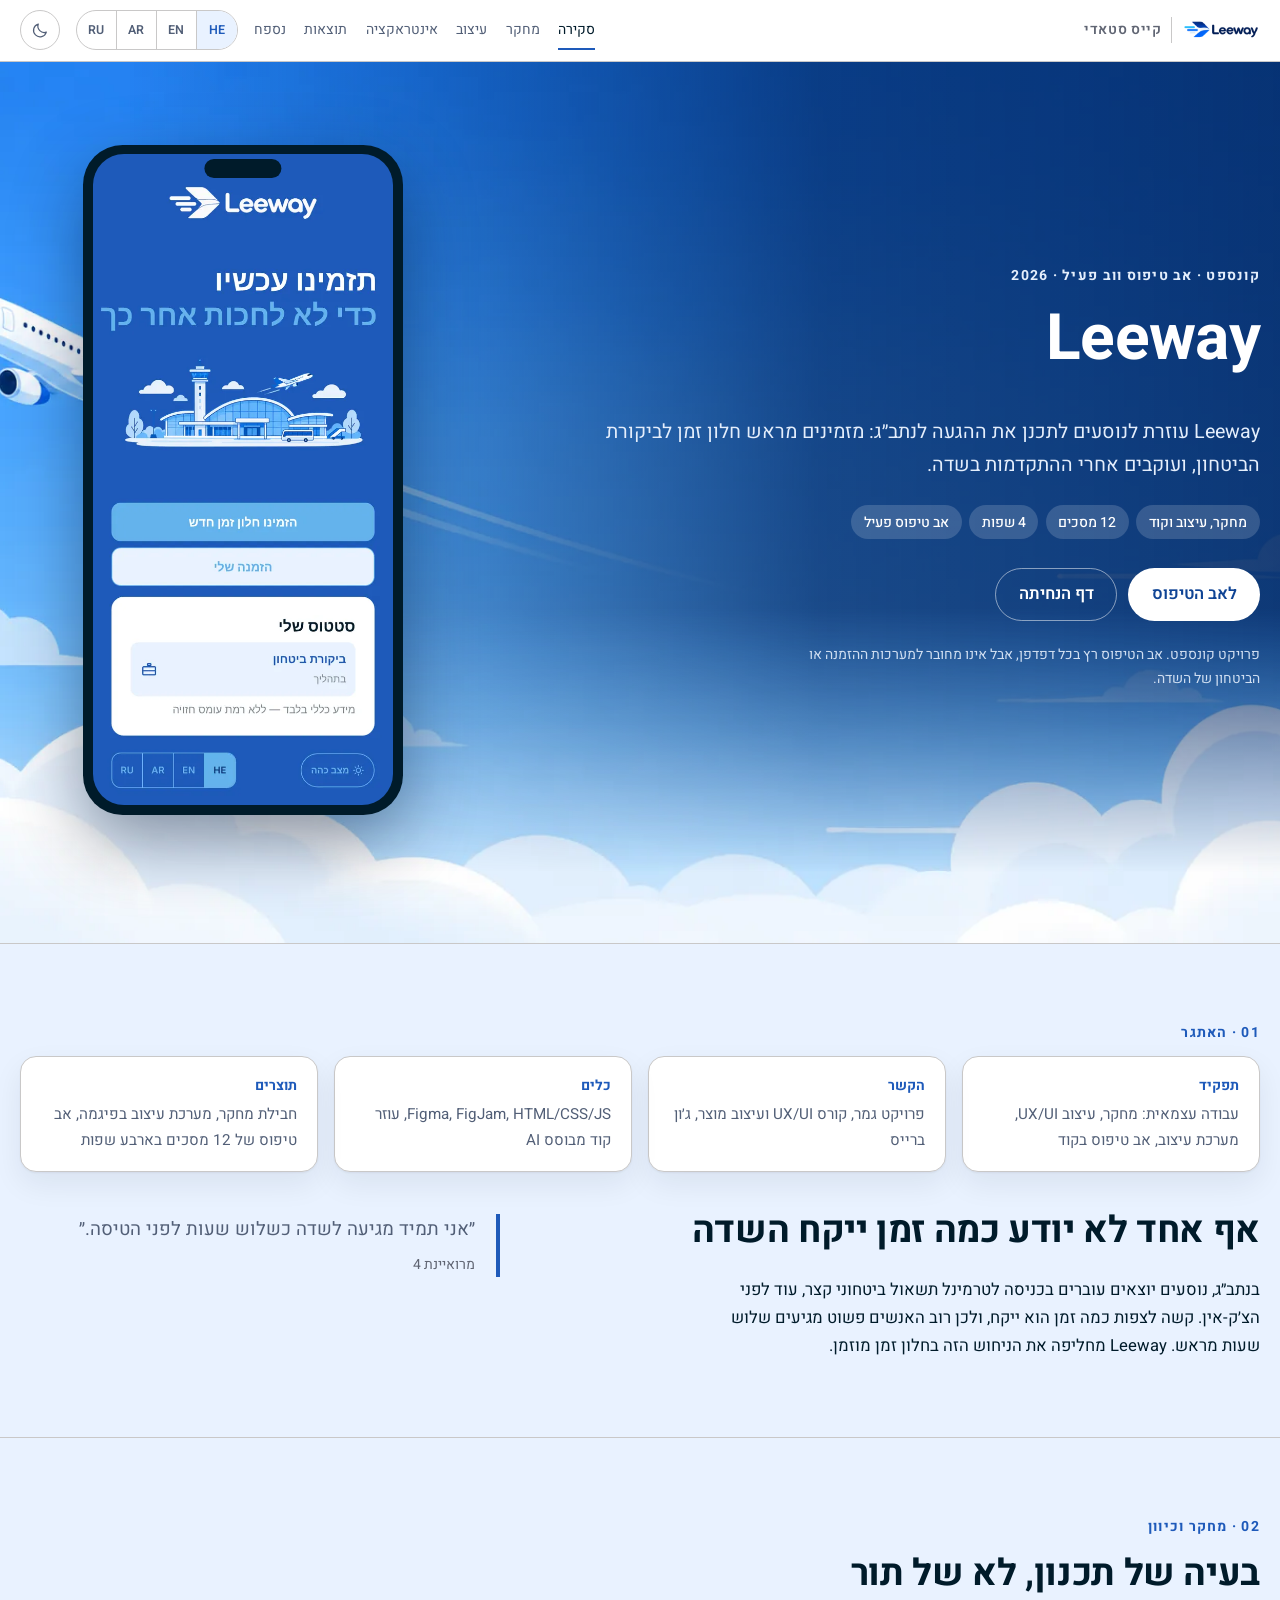
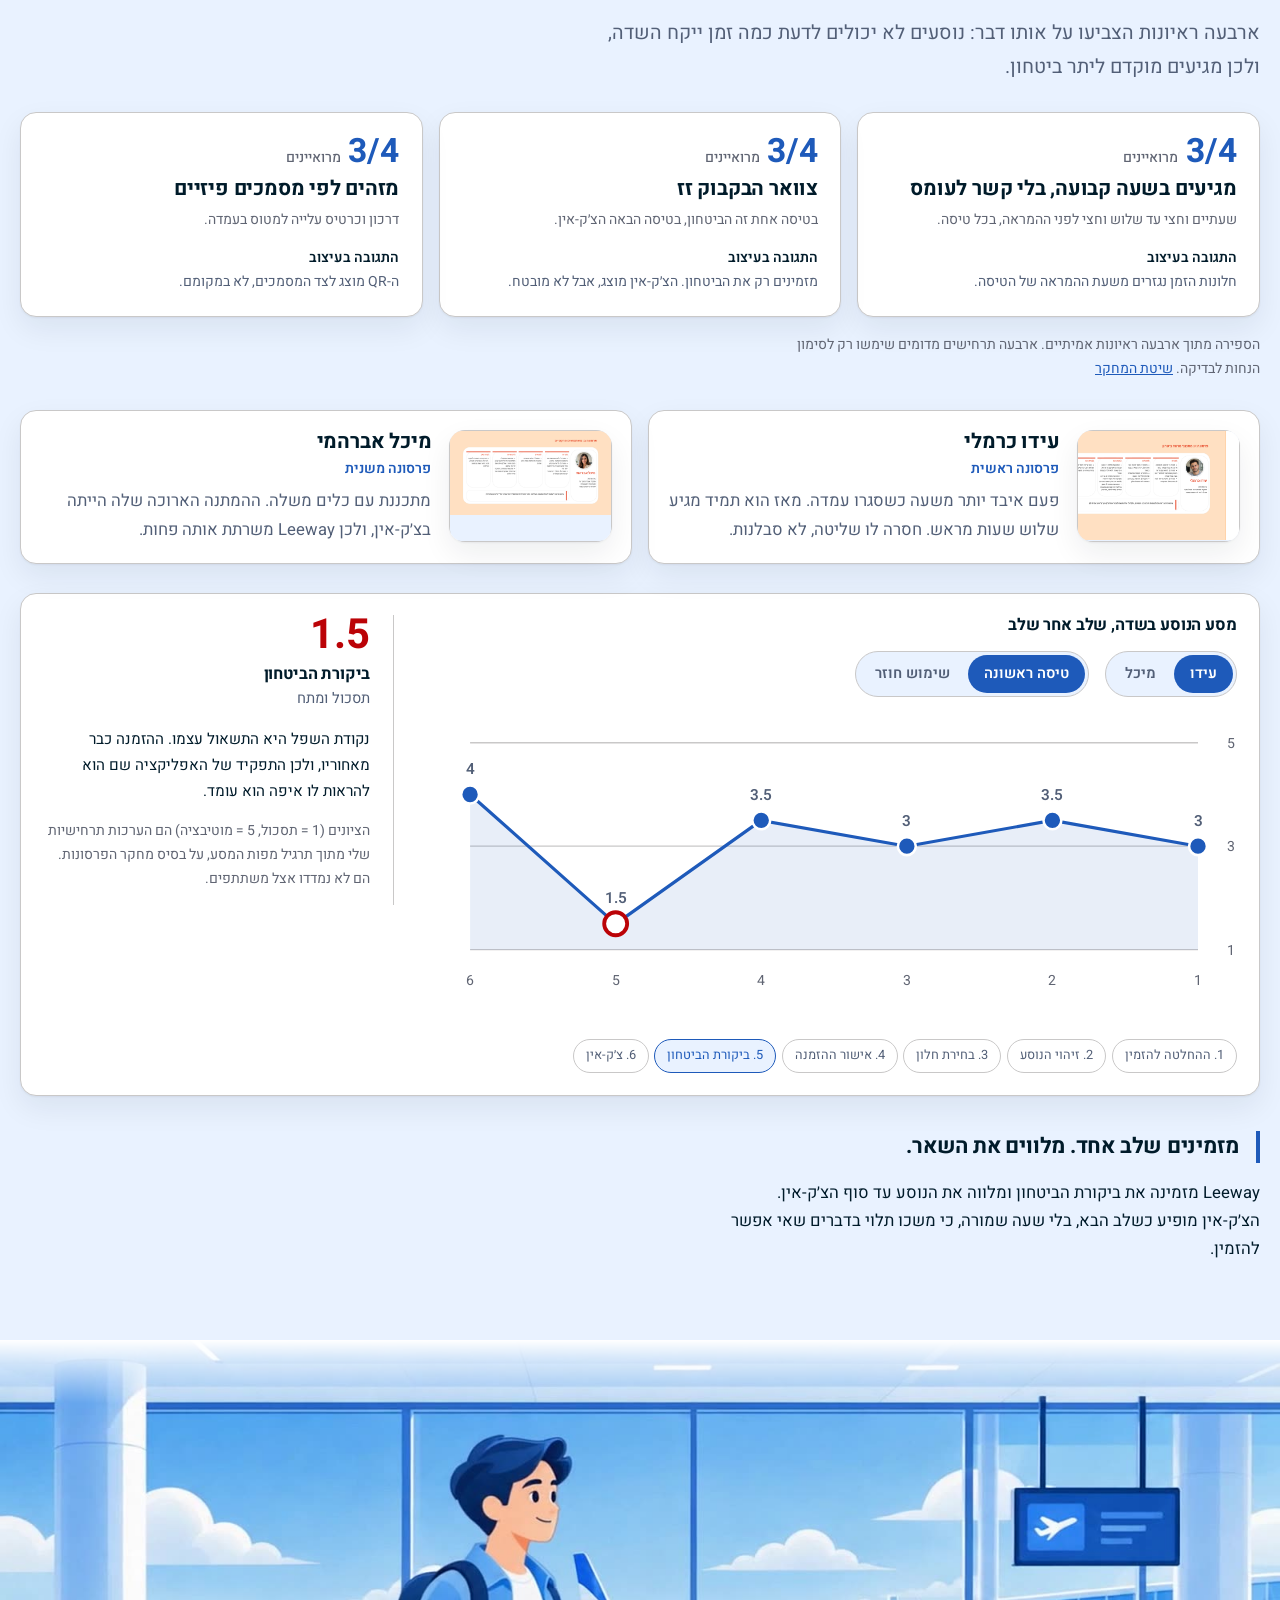
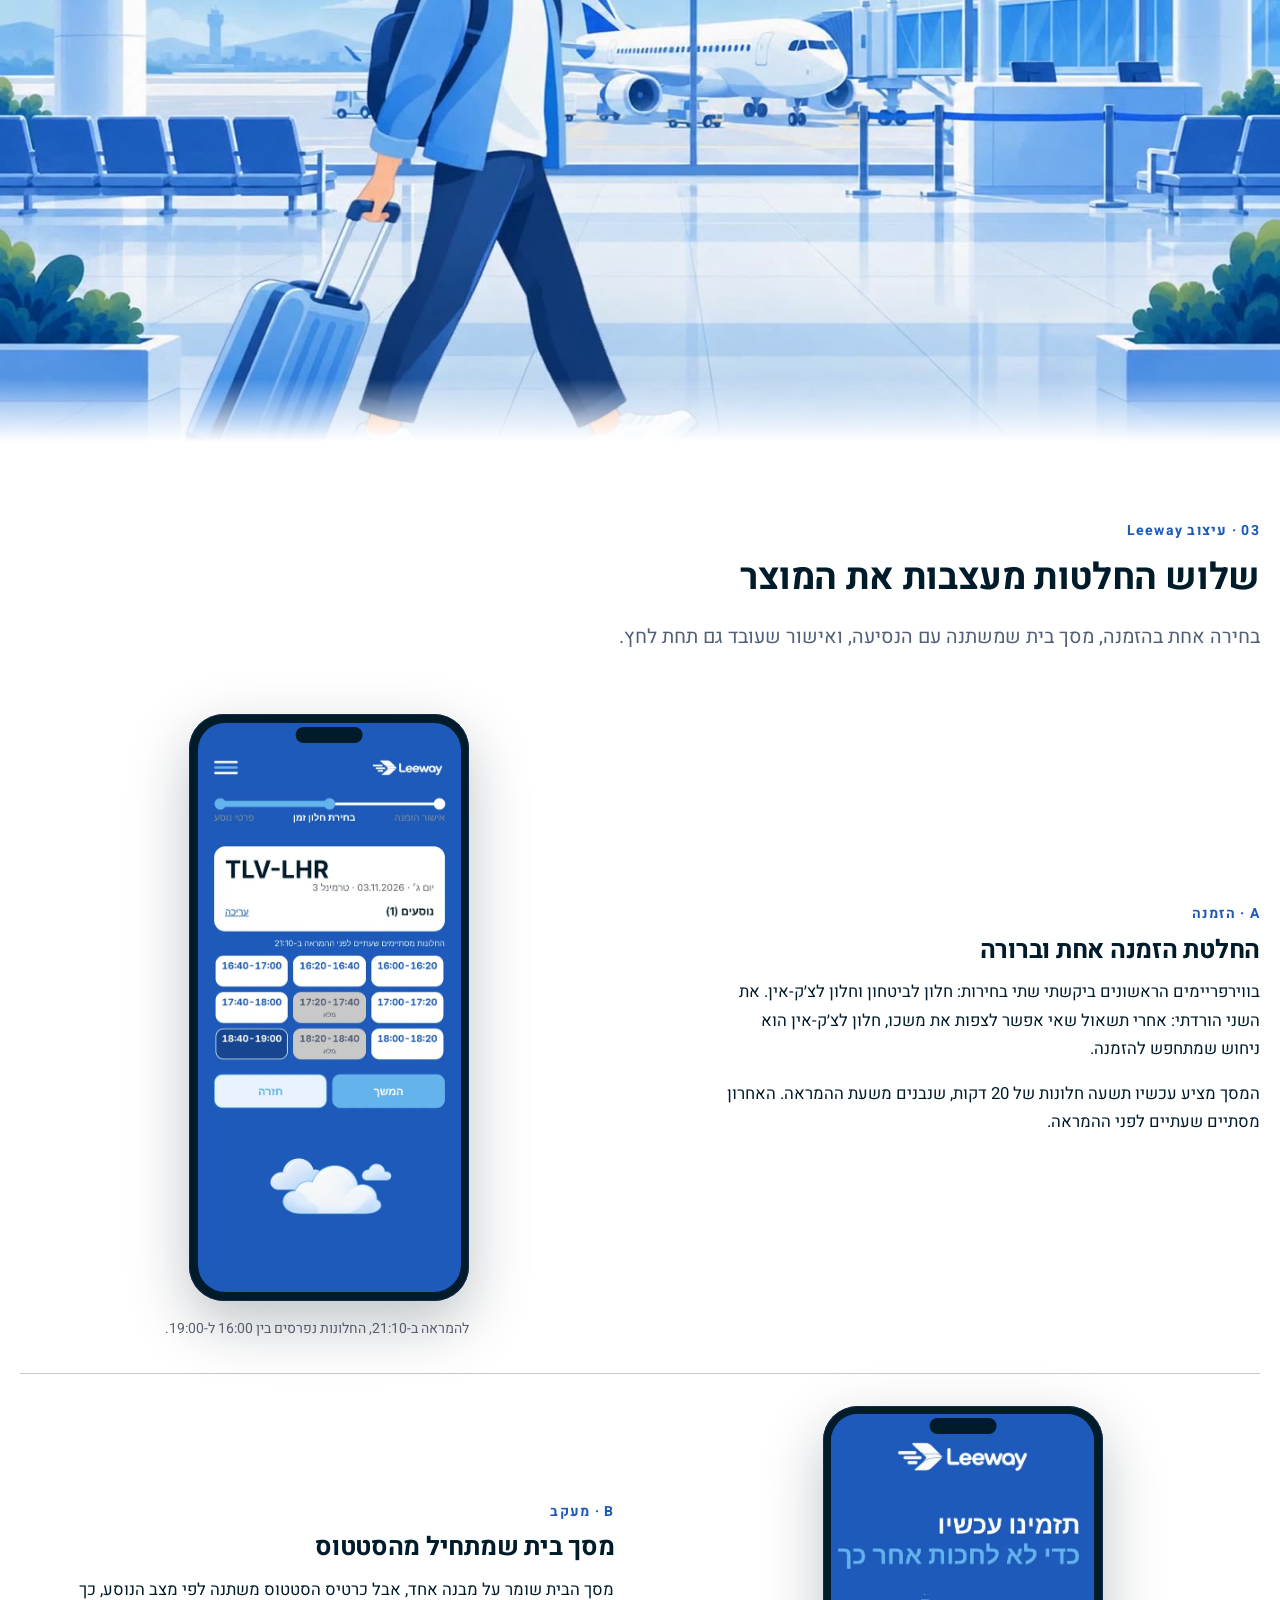
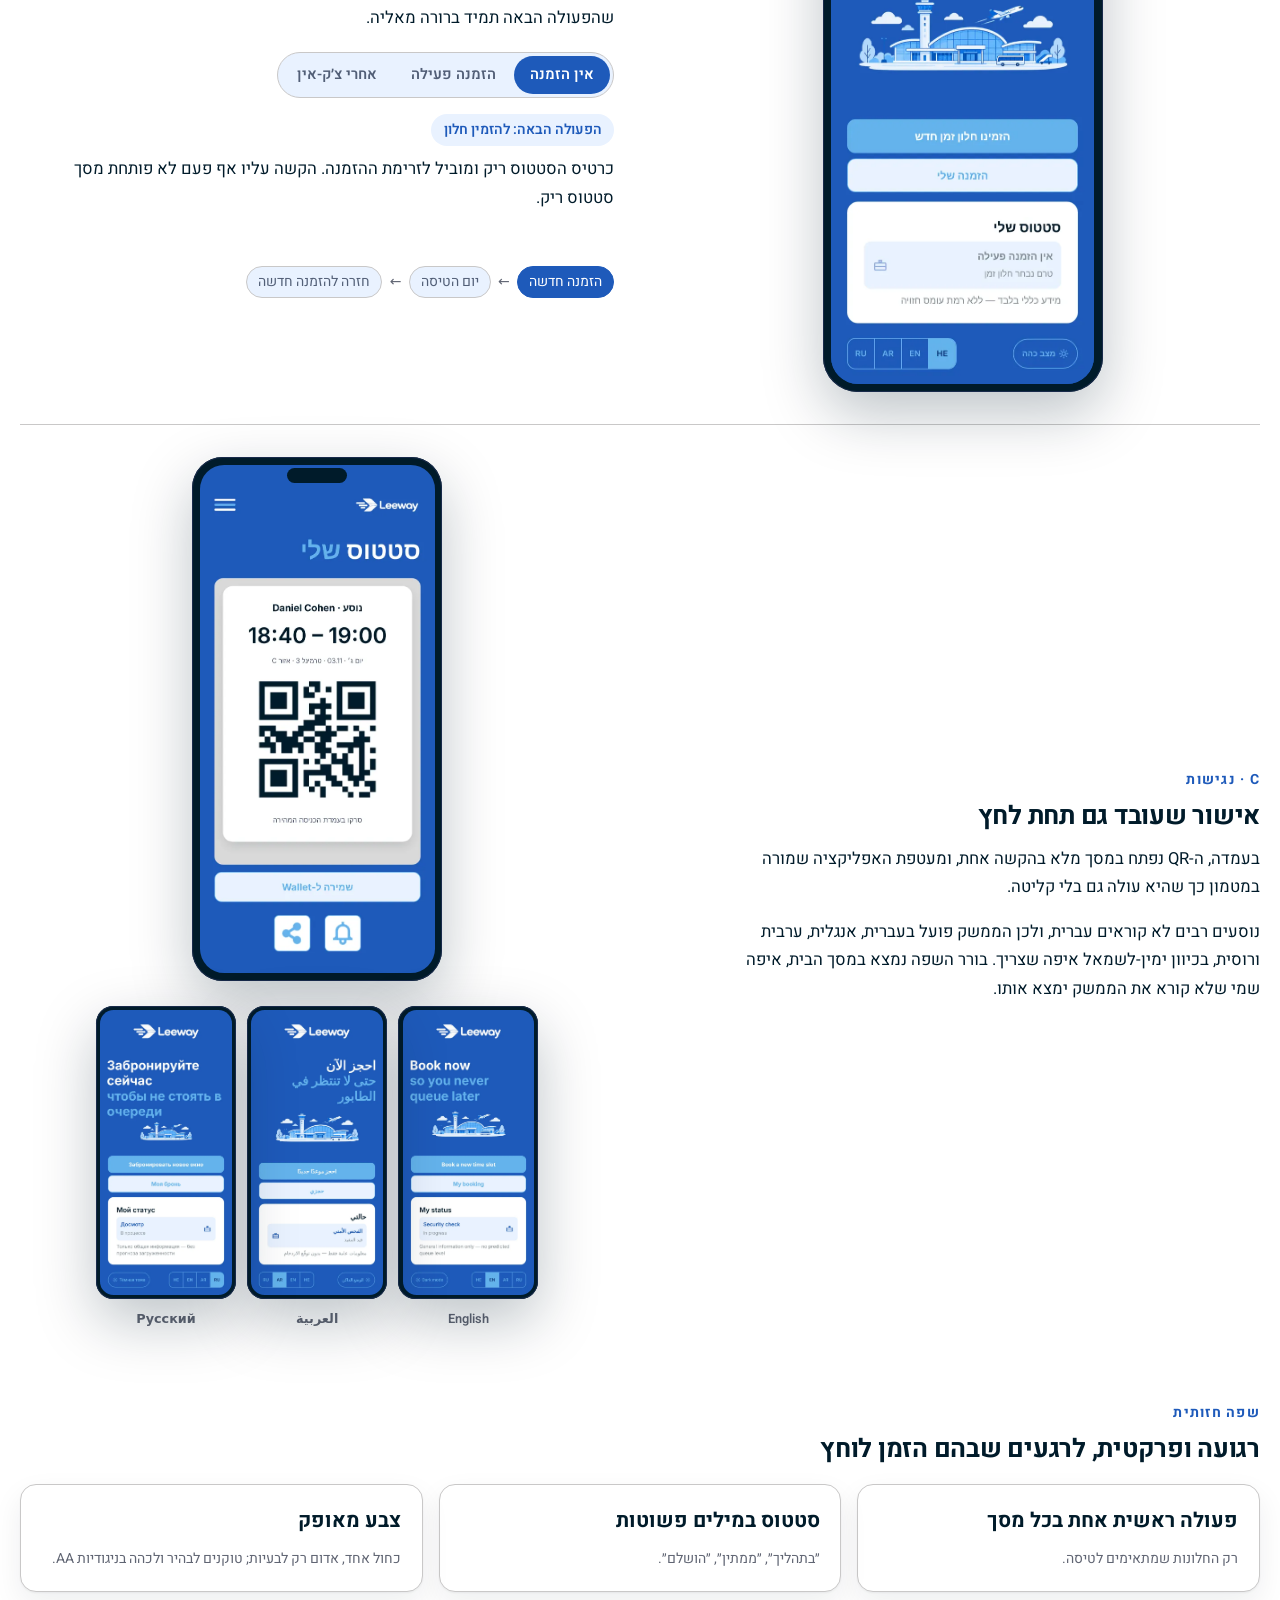
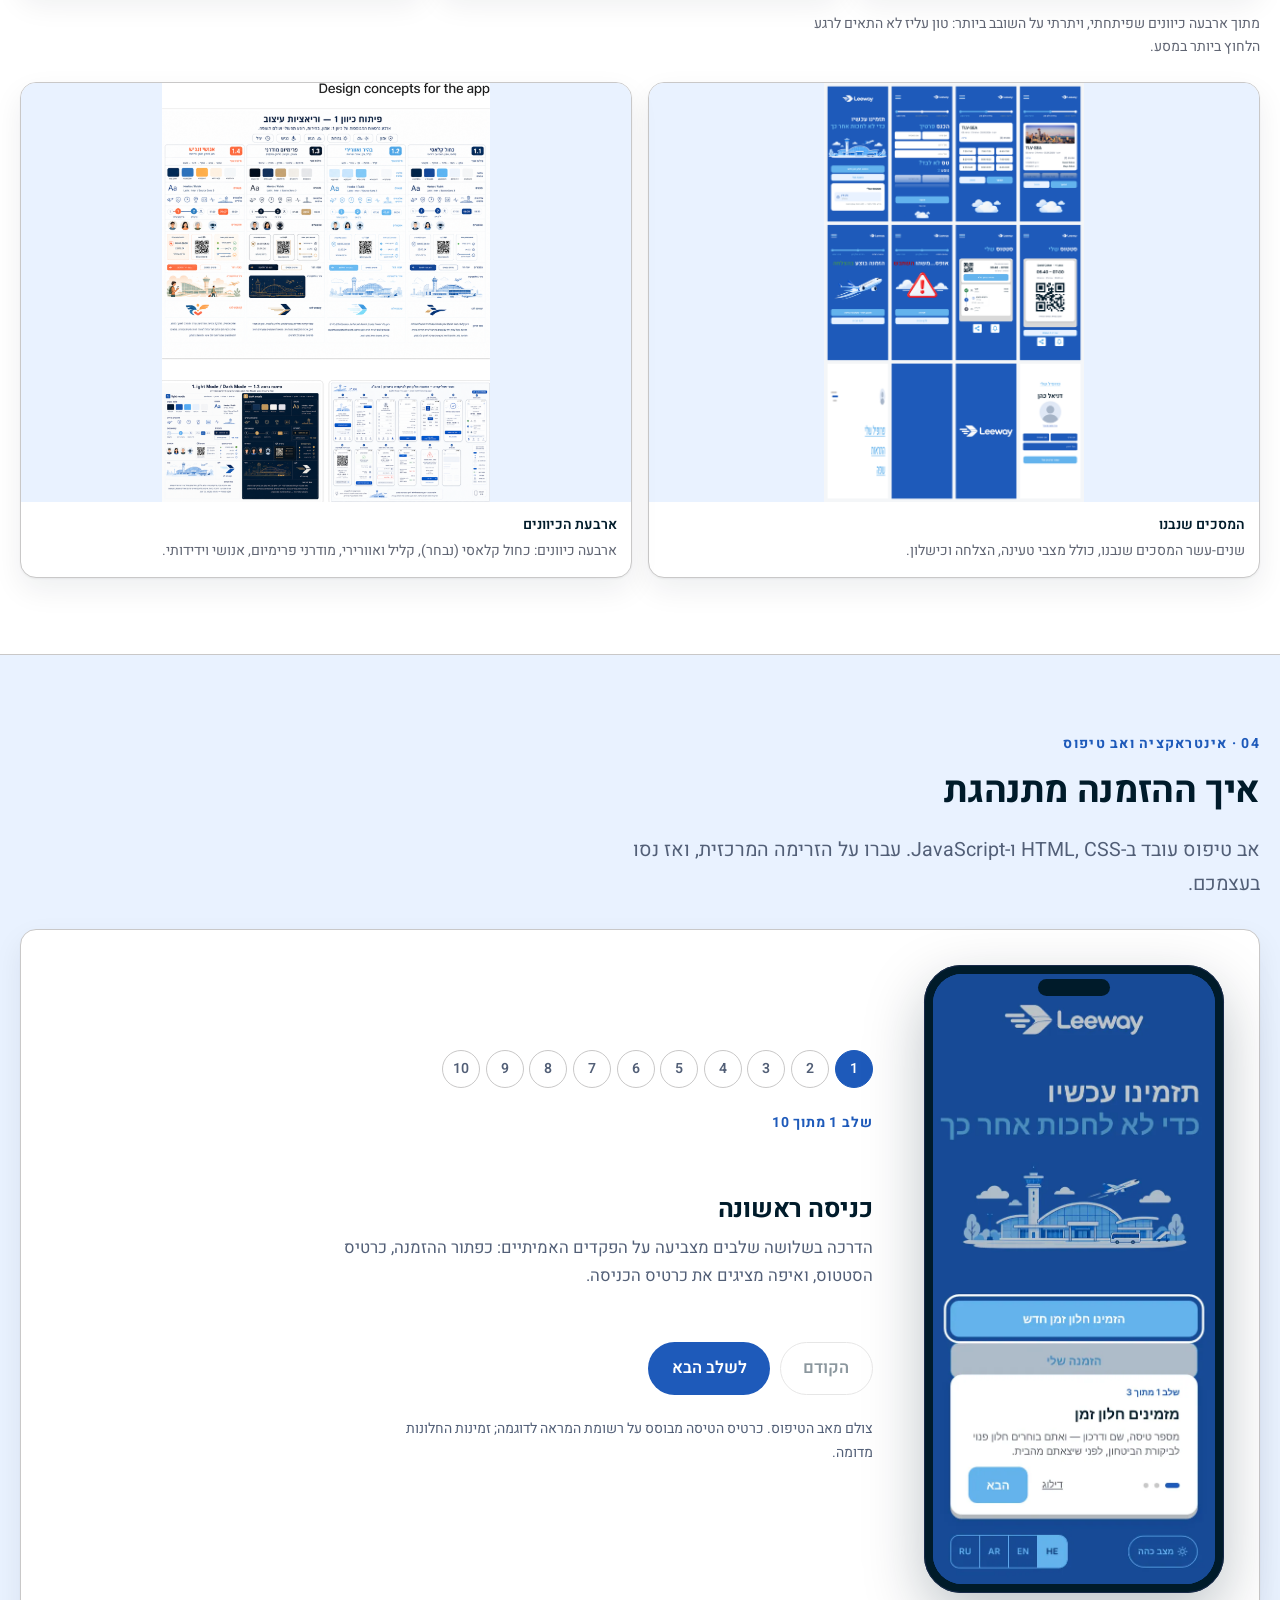
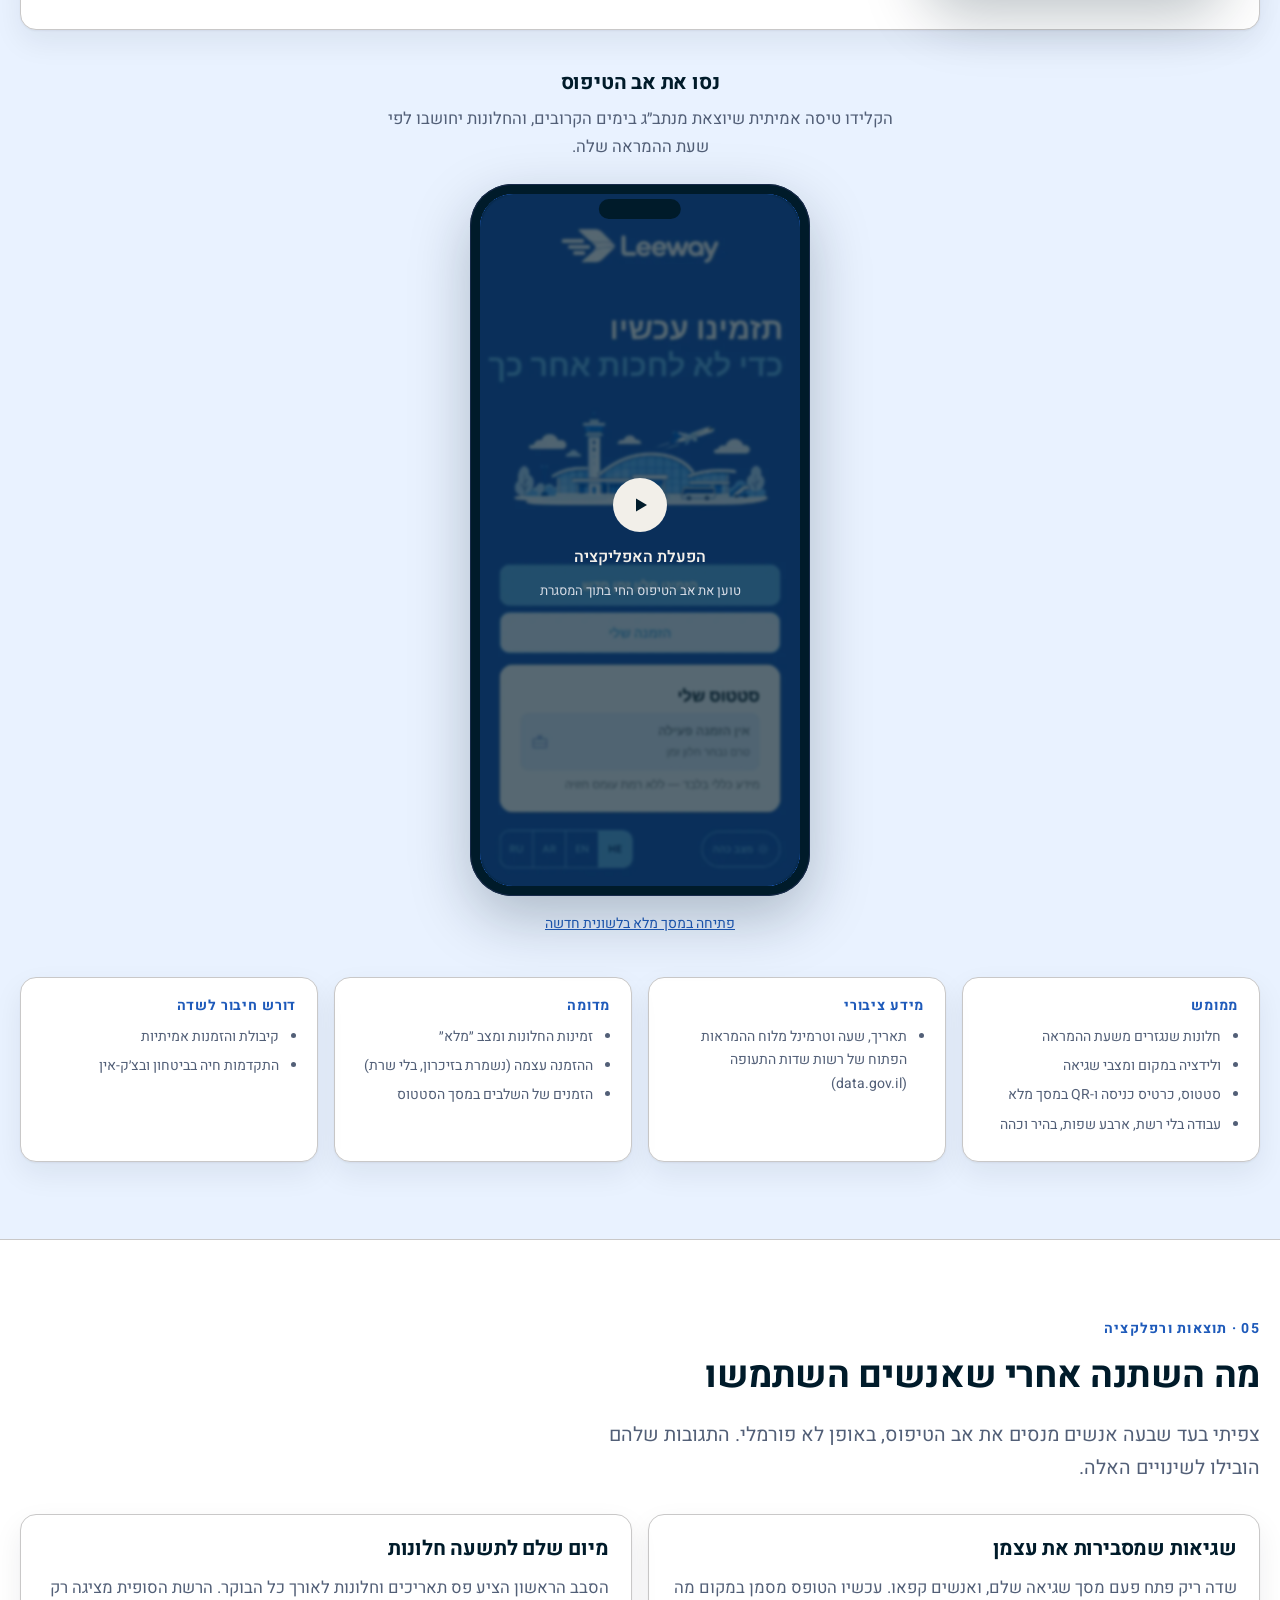
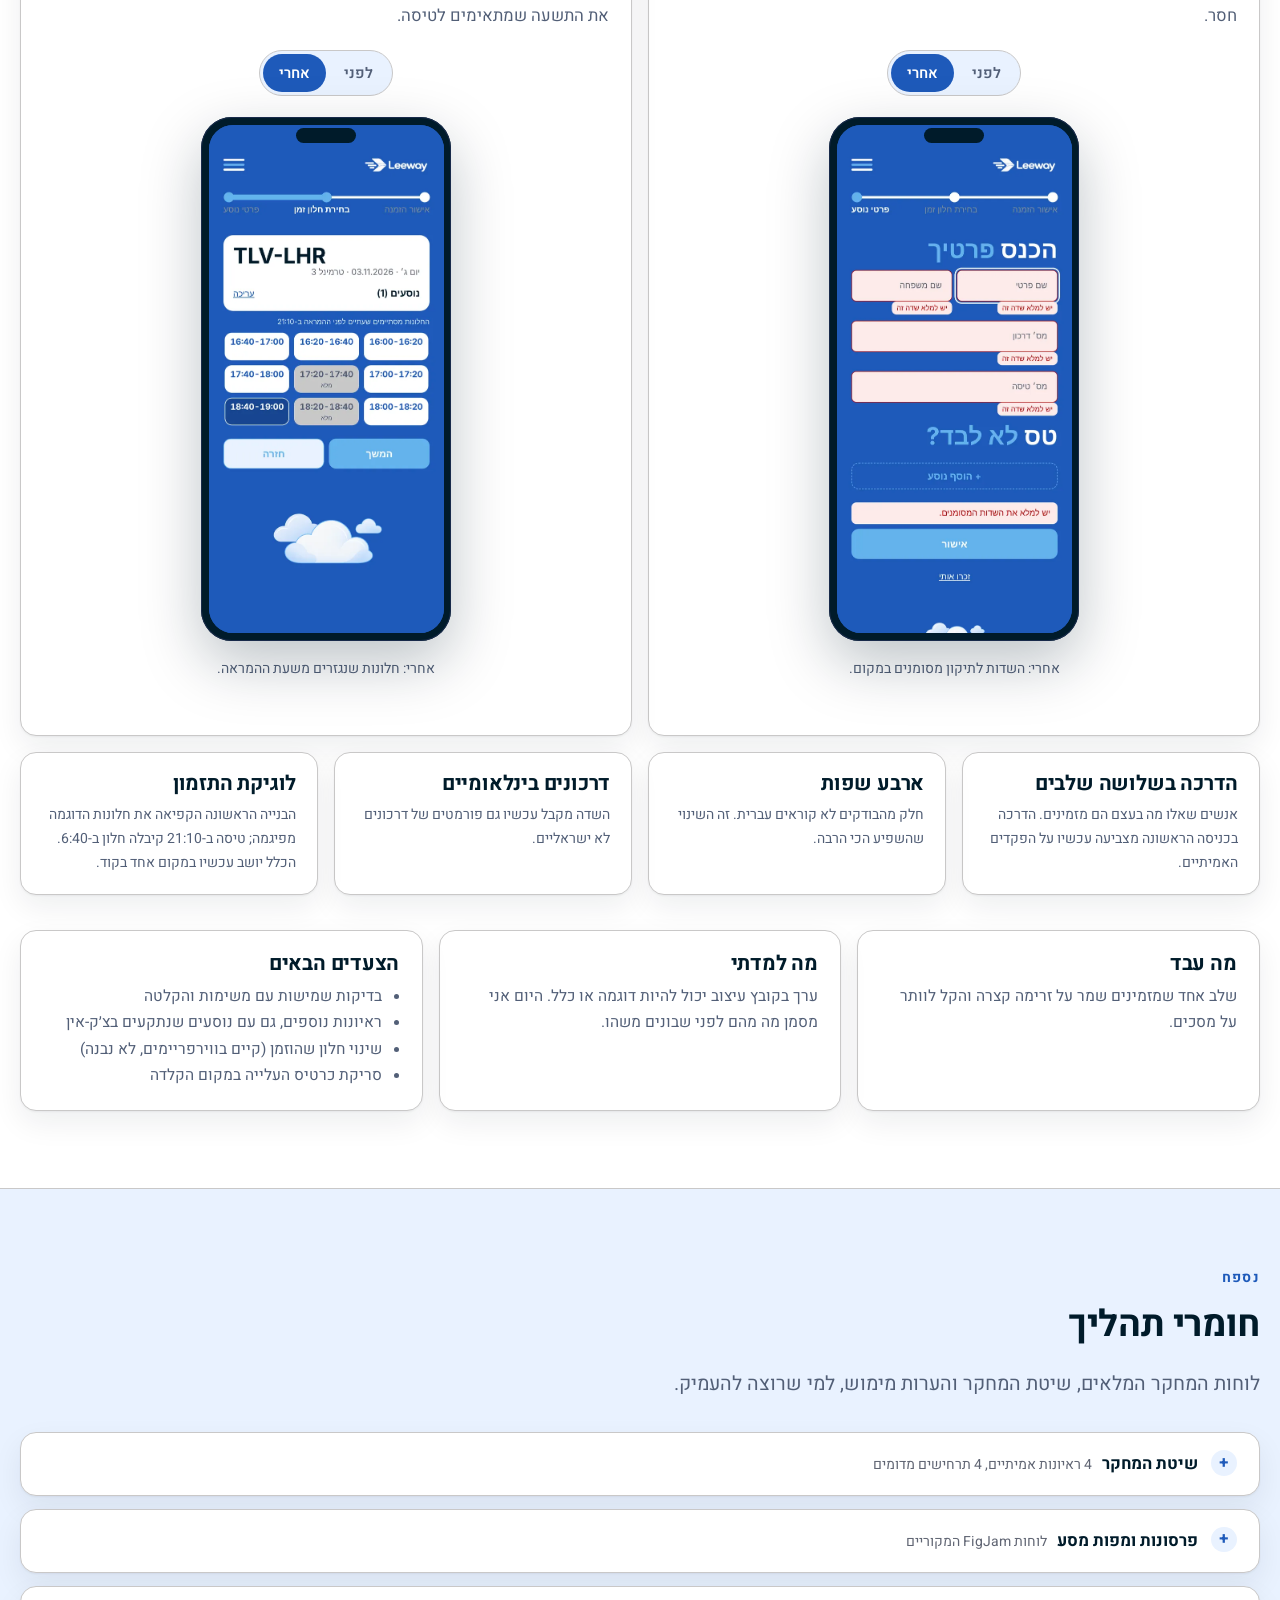
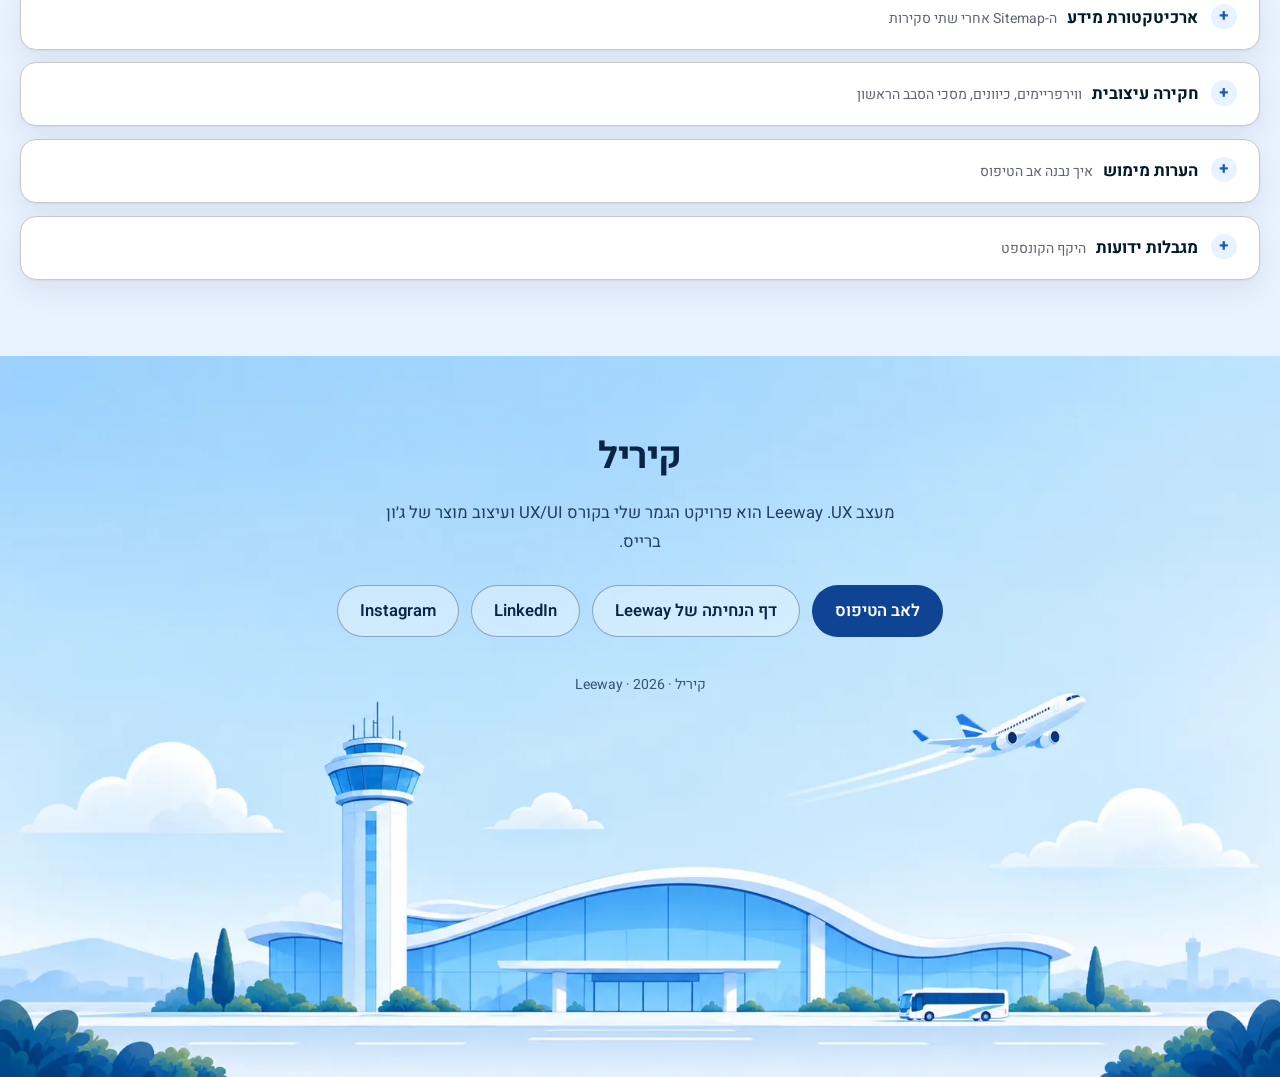
==== commit b7ed1b12: "Case study: sky art in the header and terminal art in the footer, as on the landing page" ====
--- a/case/index.html
+++ b/case/index.html
@@ -131,8 +131,26 @@
 :root[data-theme="dark"] .device::before{background:#0E1E33}
 
 /* ── hero (v2) ── */
-#overview{background:linear-gradient(180deg,#0F4495 0%,#1F63BA 100%); color:#fff; border:0}
+#overview{position:relative; isolation:isolate; overflow:hidden; color:#fff; border:0;
+  background:linear-gradient(180deg,#0F4495 0%,#1F63BA 100%); padding-bottom:clamp(4rem,9vw,7rem)}
 :root[data-theme="dark"] #overview{background:linear-gradient(180deg,#061527 0%,#0B284B 100%)}
+/* sky from the landing page: the plane sits top-right in the art; in RTL the text moves right, so the art is mirrored */
+.hero__art{position:absolute; inset:0; z-index:-2}
+.hero__art img{width:100%; height:100%; object-fit:cover; object-position:center bottom}
+[dir="rtl"] .hero__art img{transform:scaleX(-1)}
+#overview::before{content:""; position:absolute; inset:0; z-index:-1;
+  background:linear-gradient(to right,rgb(6 44 104 / .9) 0%,rgb(6 44 104 / .78) 36%,rgb(6 44 104 / .3) 66%,rgb(6 44 104 / 0) 90%);
+  -webkit-mask-image:linear-gradient(to bottom,#000 62%,transparent 92%); mask-image:linear-gradient(to bottom,#000 62%,transparent 92%)}
+[dir="rtl"] #overview::before{background:linear-gradient(to left,rgb(6 44 104 / .9) 0%,rgb(6 44 104 / .78) 36%,rgb(6 44 104 / .3) 66%,rgb(6 44 104 / 0) 90%)}
+:root[data-theme="dark"] #overview::before{background:linear-gradient(to right,rgb(4 14 28 / .85) 0%,rgb(4 14 28 / .6) 40%,rgb(4 14 28 / 0) 85%)}
+:root[data-theme="dark"][dir="rtl"] #overview::before{background:linear-gradient(to left,rgb(4 14 28 / .85) 0%,rgb(4 14 28 / .6) 40%,rgb(4 14 28 / 0) 85%)}
+@media (max-width:900px){
+  #overview::before,[dir="rtl"] #overview::before{background:linear-gradient(to bottom,rgb(6 44 104 / .88) 0%,rgb(6 44 104 / .7) 45%,rgb(6 44 104 / .15) 75%,rgb(6 44 104 / 0) 100%);
+    -webkit-mask-image:none; mask-image:none}
+  :root[data-theme="dark"] #overview::before,:root[data-theme="dark"][dir="rtl"] #overview::before{background:linear-gradient(to bottom,rgb(4 14 28 / .8) 0%,rgb(4 14 28 / .5) 50%,rgb(4 14 28 / 0) 100%)}
+}
+:root[data-theme="dark"] .a-light{display:none}
+:root:not([data-theme="dark"]) .a-dark{display:none}
 .hero{display:grid; gap:clamp(1.5rem,4vw,3.5rem); align-items:center; grid-template-columns:minmax(0,1.25fr) minmax(0,.75fr)}
 @media (max-width:900px){ .hero{grid-template-columns:1fr} }
 .hero h1{font-size:var(--t-hero); color:#fff}
@@ -349,15 +367,21 @@
 .thumbs{display:grid; gap:var(--gap); grid-template-columns:repeat(auto-fit,minmax(min(14rem,100%),1fr))}
 .thumbs .zoomable img{object-fit:cover; object-position:top}
 
-/* ── footer (v2) ── */
-footer{padding-block:var(--pad-sec) 3rem; background:linear-gradient(180deg,#1F63BA 0%,#0F4495 100%); color:#fff; text-align:center}
-:root[data-theme="dark"] footer{background:linear-gradient(180deg,#0B284B 0%,#061527 100%)}
-footer h2{color:#fff}
-footer p{margin-inline:auto; color:#E4EEFC}
+/* ── footer: the page lands on the ground — terminal art from the landing page ── */
+footer{position:relative; display:grid; overflow:hidden; text-align:center; color:#092444;
+  background:linear-gradient(to bottom,var(--bg-soft) 0%,#A2D4FD 38%)}
+:root[data-theme="dark"] footer{color:#E4EAF5; background:linear-gradient(to bottom,var(--bg-soft) 0%,#061630 38%)}
+.foot__art{grid-area:1/1; align-self:end; width:100%; height:auto; display:block}
+.foot__inner{grid-area:1/1; position:relative; z-index:1; align-self:start; padding-block:var(--pad-sec) clamp(9rem,24vw,22rem)}
+footer h2{color:inherit}
+footer p{margin-inline:auto; color:inherit; opacity:.85}
 footer .btn-row{justify-content:center}
-footer .btn-1{background:#fff; color:#0F4495}
-footer .btn-2{color:#fff; border-color:rgb(255 255 255 / .5)}
-footer .small{color:#E4EEFC; margin-top:2.2rem}
+footer .btn-1{background:#0F4495; color:#fff}
+footer .btn-2{color:inherit; border-color:rgb(9 36 68 / .35); background:rgb(255 255 255 / .35)}
+:root[data-theme="dark"] footer .btn-1{background:#63B3ED; color:#001B2A}
+:root[data-theme="dark"] footer .btn-2{border-color:rgb(228 234 245 / .35); background:rgb(4 14 28 / .35)}
+footer .small{color:inherit; opacity:.75; margin-top:2.2rem}
+@media (max-width:600px){ .foot__inner{padding-bottom:clamp(8rem,52vw,14rem)} }
 
 dialog.lightbox{border:0; padding:0; background:none; width:100%; height:100%; max-width:100vw; max-height:100vh; margin:0}
 dialog.lightbox::backdrop{background:rgb(11 13 20 / .88)}
@@ -420,6 +444,10 @@
 <main>
 
 <section id="overview">
+  <div class="hero__art" aria-hidden="true">
+    <img class="a-light" src="../landing/assets/art/sky-wide.webp" width="1672" height="941" alt="" fetchpriority="high" decoding="async">
+    <img class="a-dark" src="../landing/assets/art/sky-wide-dark.webp" width="1672" height="941" alt="" loading="lazy" decoding="async">
+  </div>
   <div class="wrap">
     <div class="hero">
       <div class="hero-copy">
@@ -818,7 +846,9 @@
 </main>
 
 <footer>
-  <div class="wrap">
+  <img class="foot__art a-light" src="../landing/assets/art/terminal-wide.webp" width="1672" height="941" alt="" loading="lazy" decoding="async">
+  <img class="foot__art a-dark" src="../landing/assets/art/terminal-wide-dark.webp" width="1672" height="941" alt="" loading="lazy" decoding="async">
+  <div class="wrap foot__inner">
     <h2>קיריל</h2>
     <p>מעצב UX. ‏Leeway הוא פרויקט הגמר שלי בקורס UX/UI ועיצוב מוצר של ג׳ון ברייס.</p>
     <div class="btn-row">
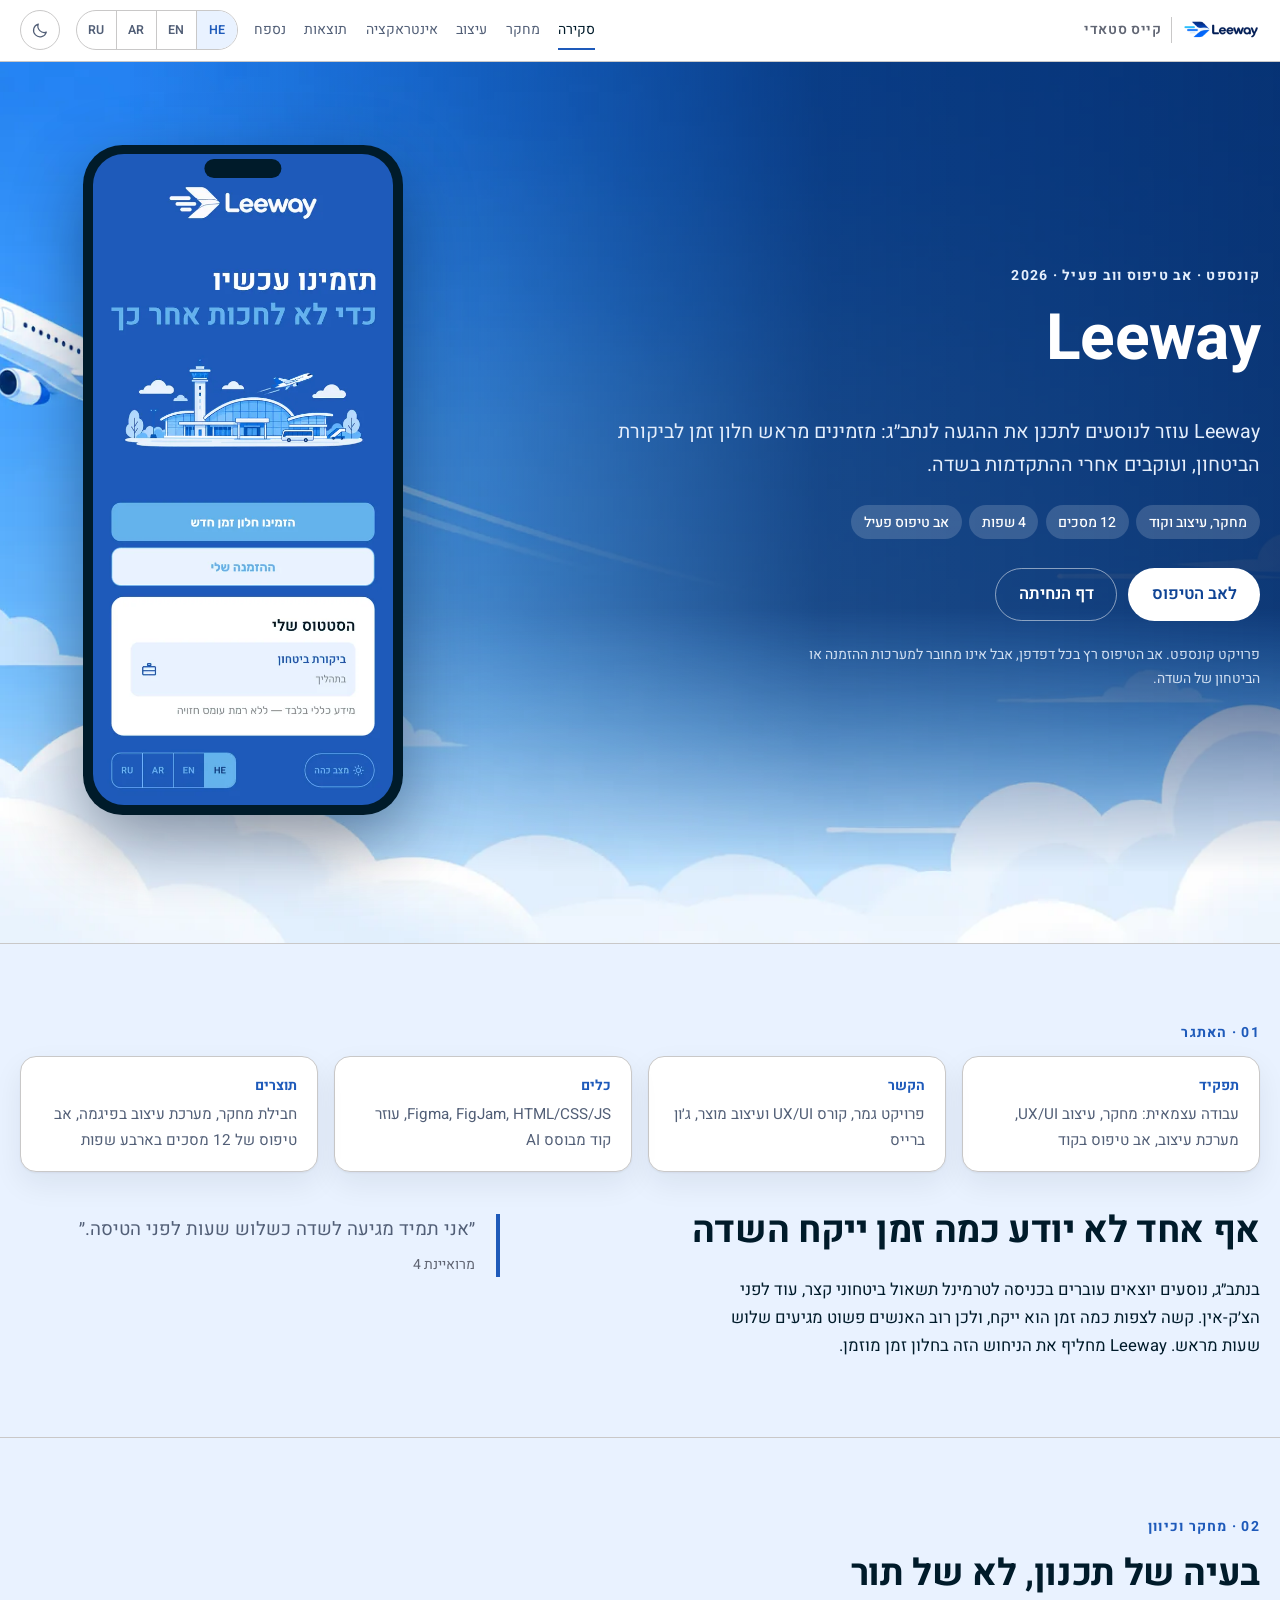
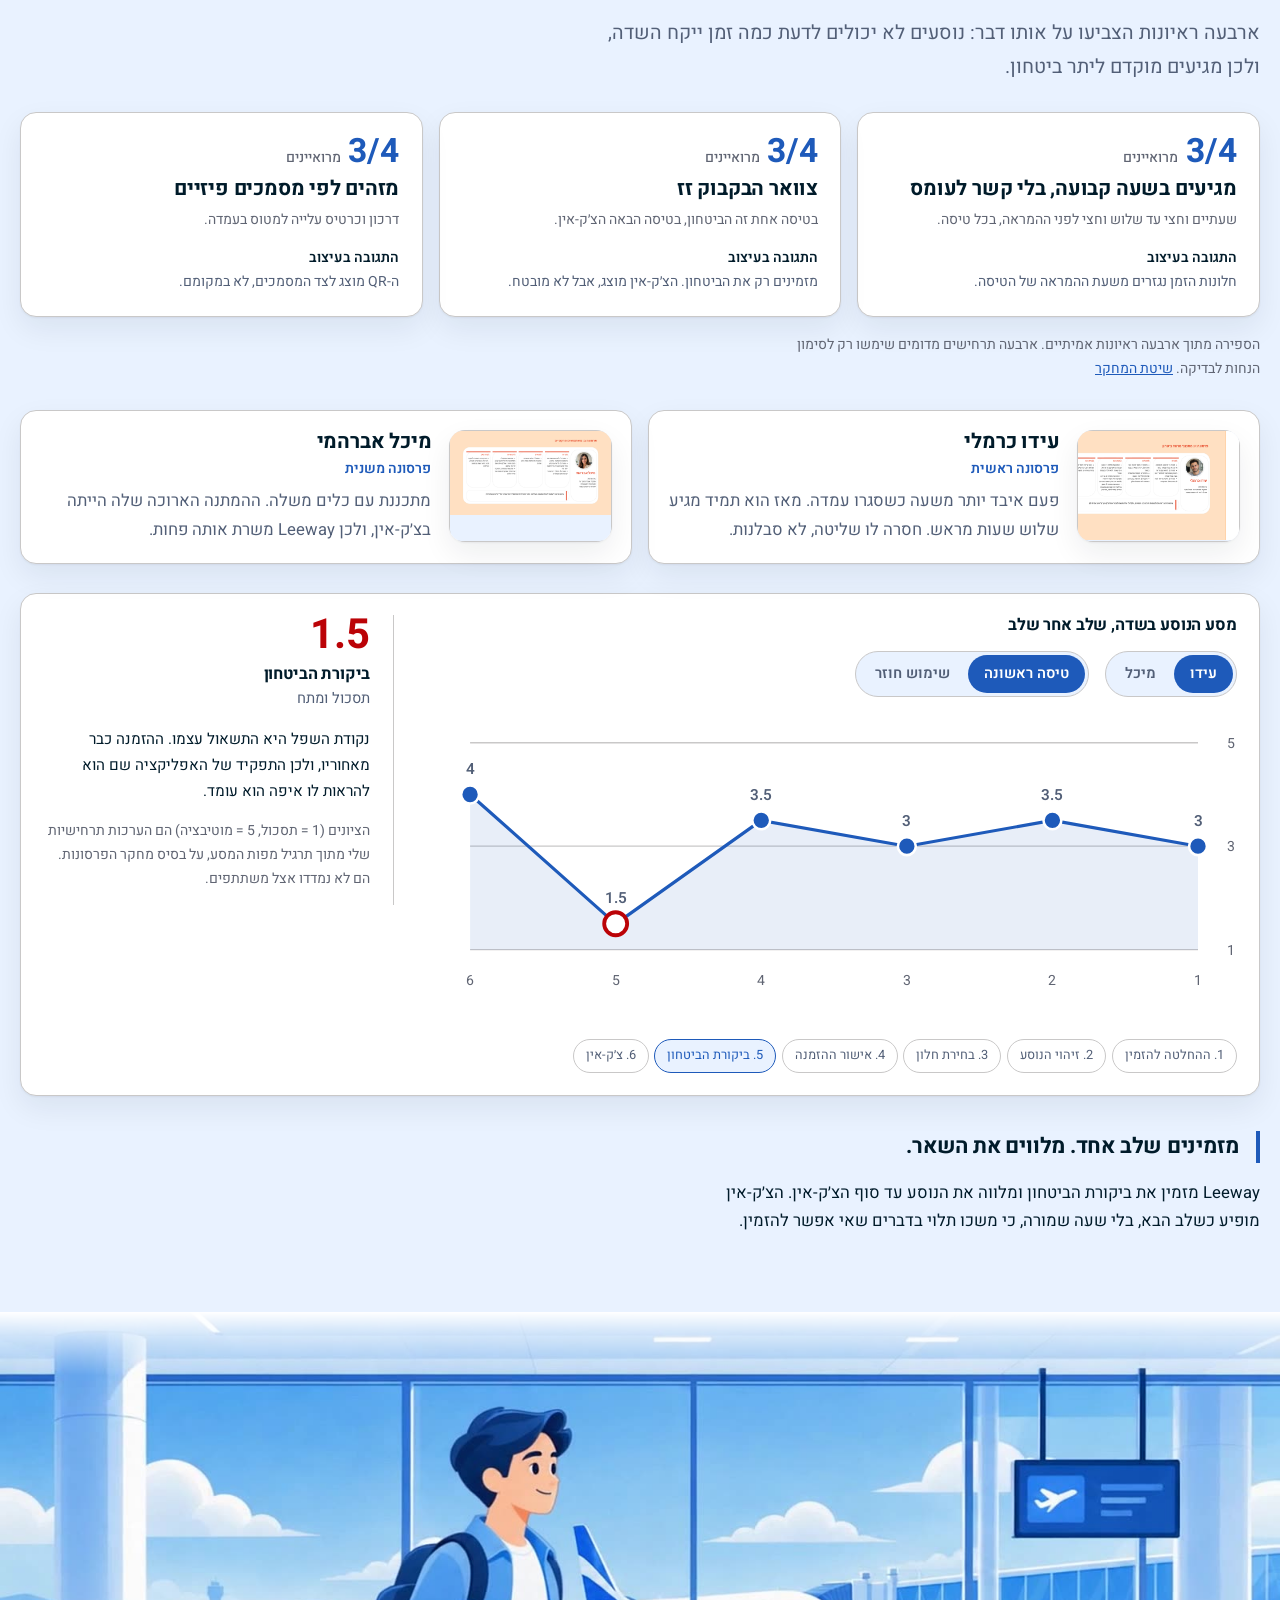
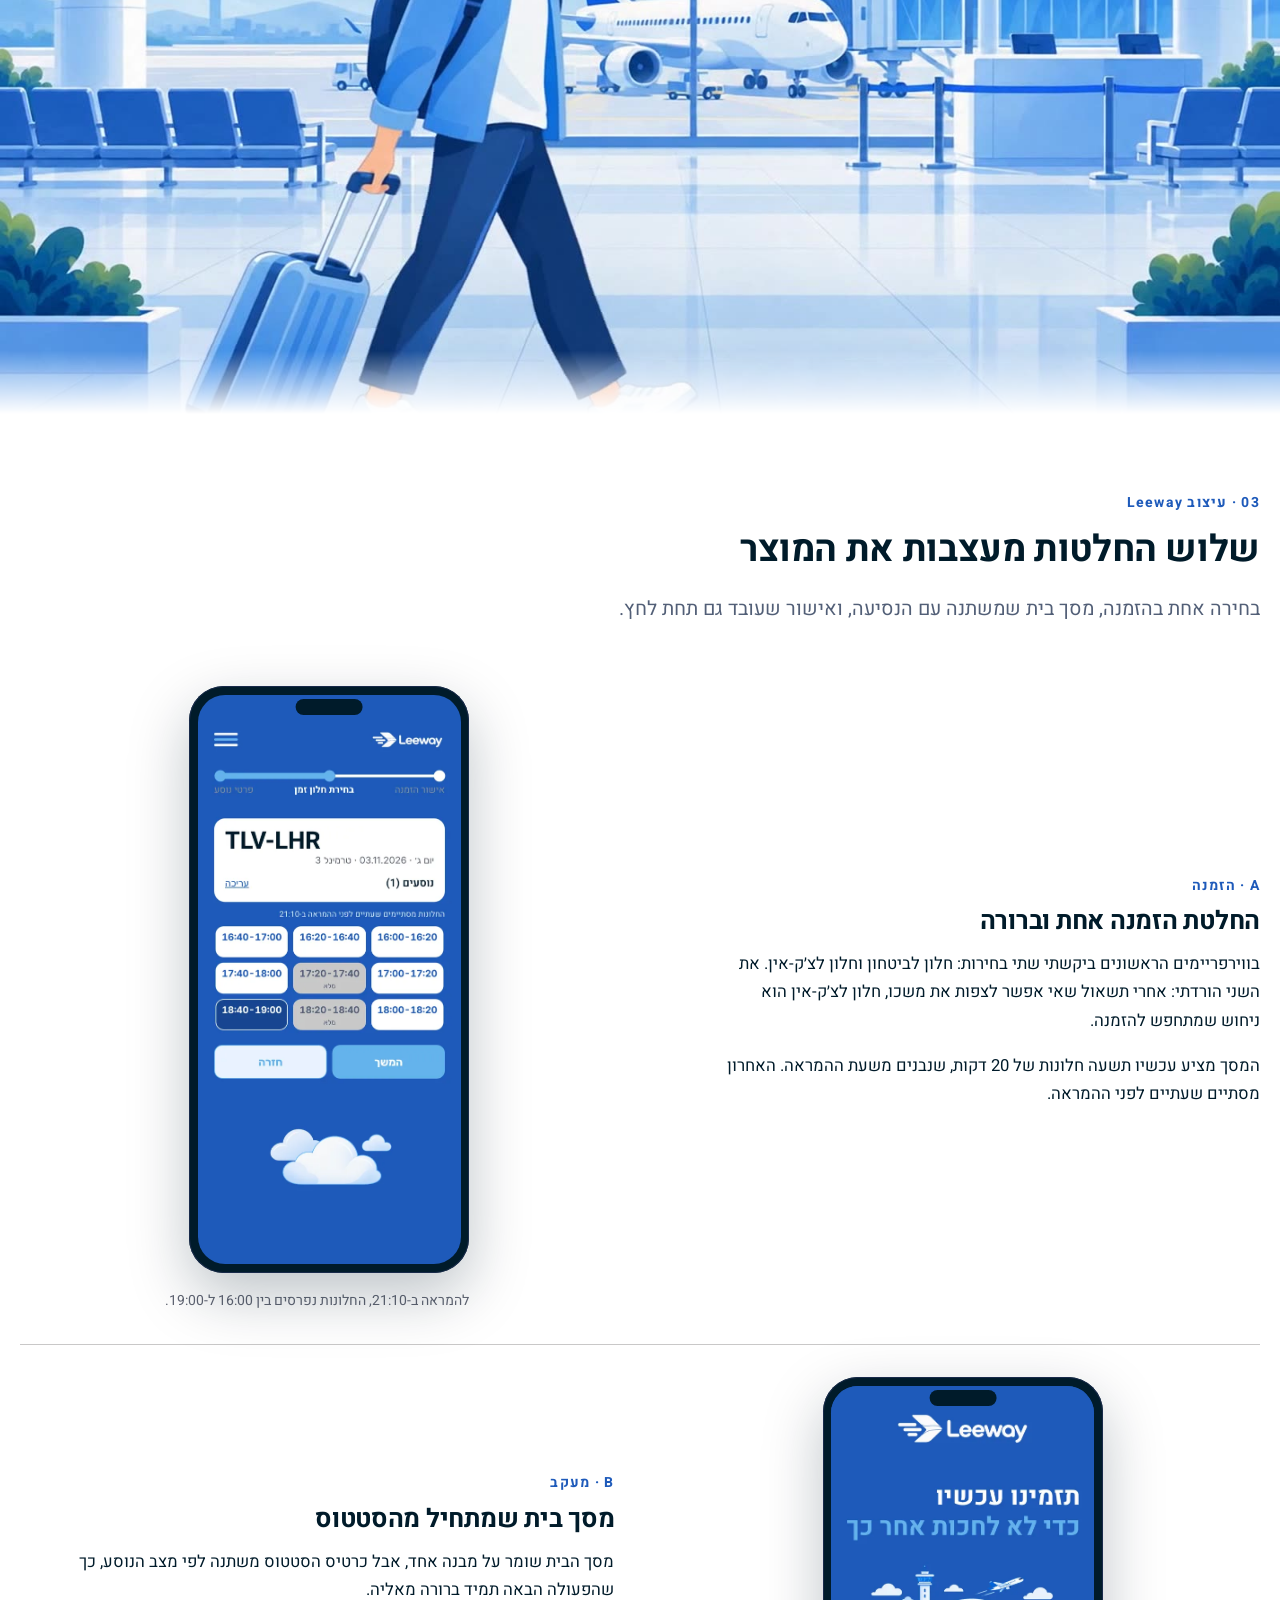
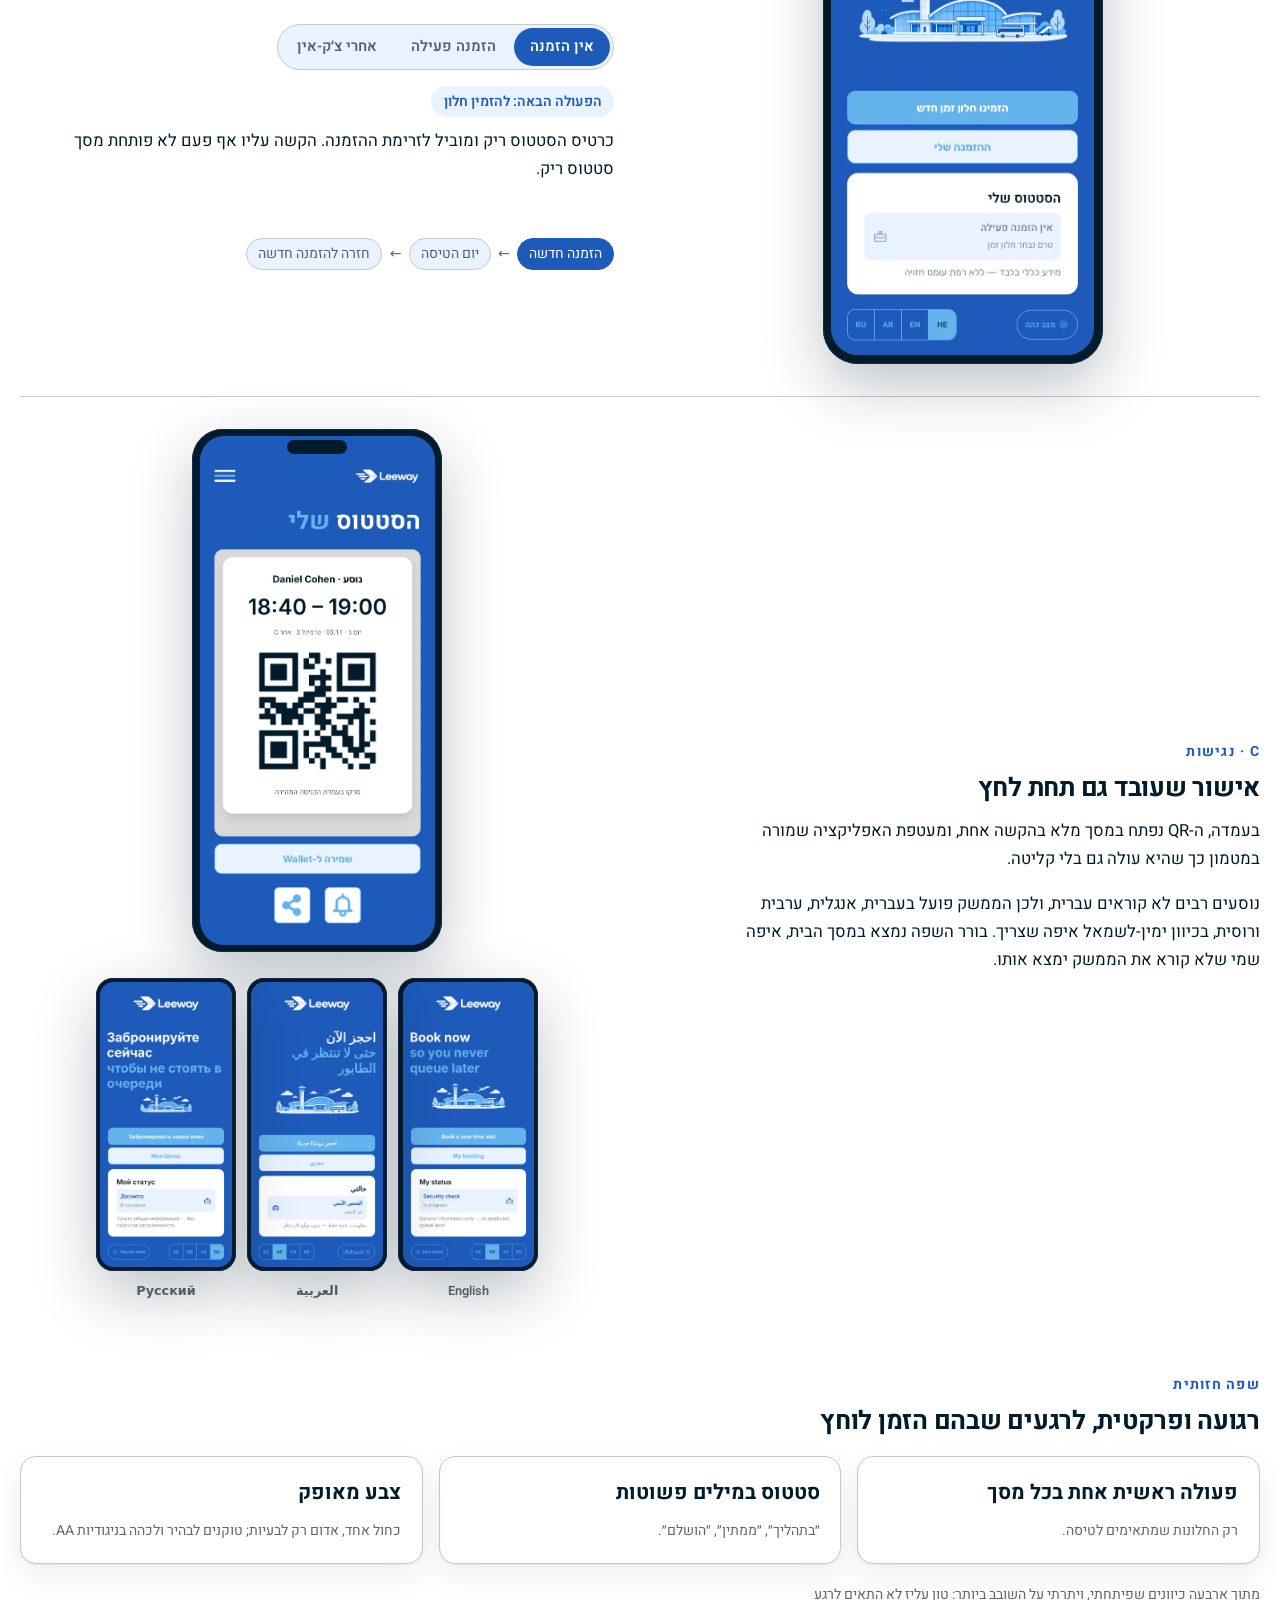
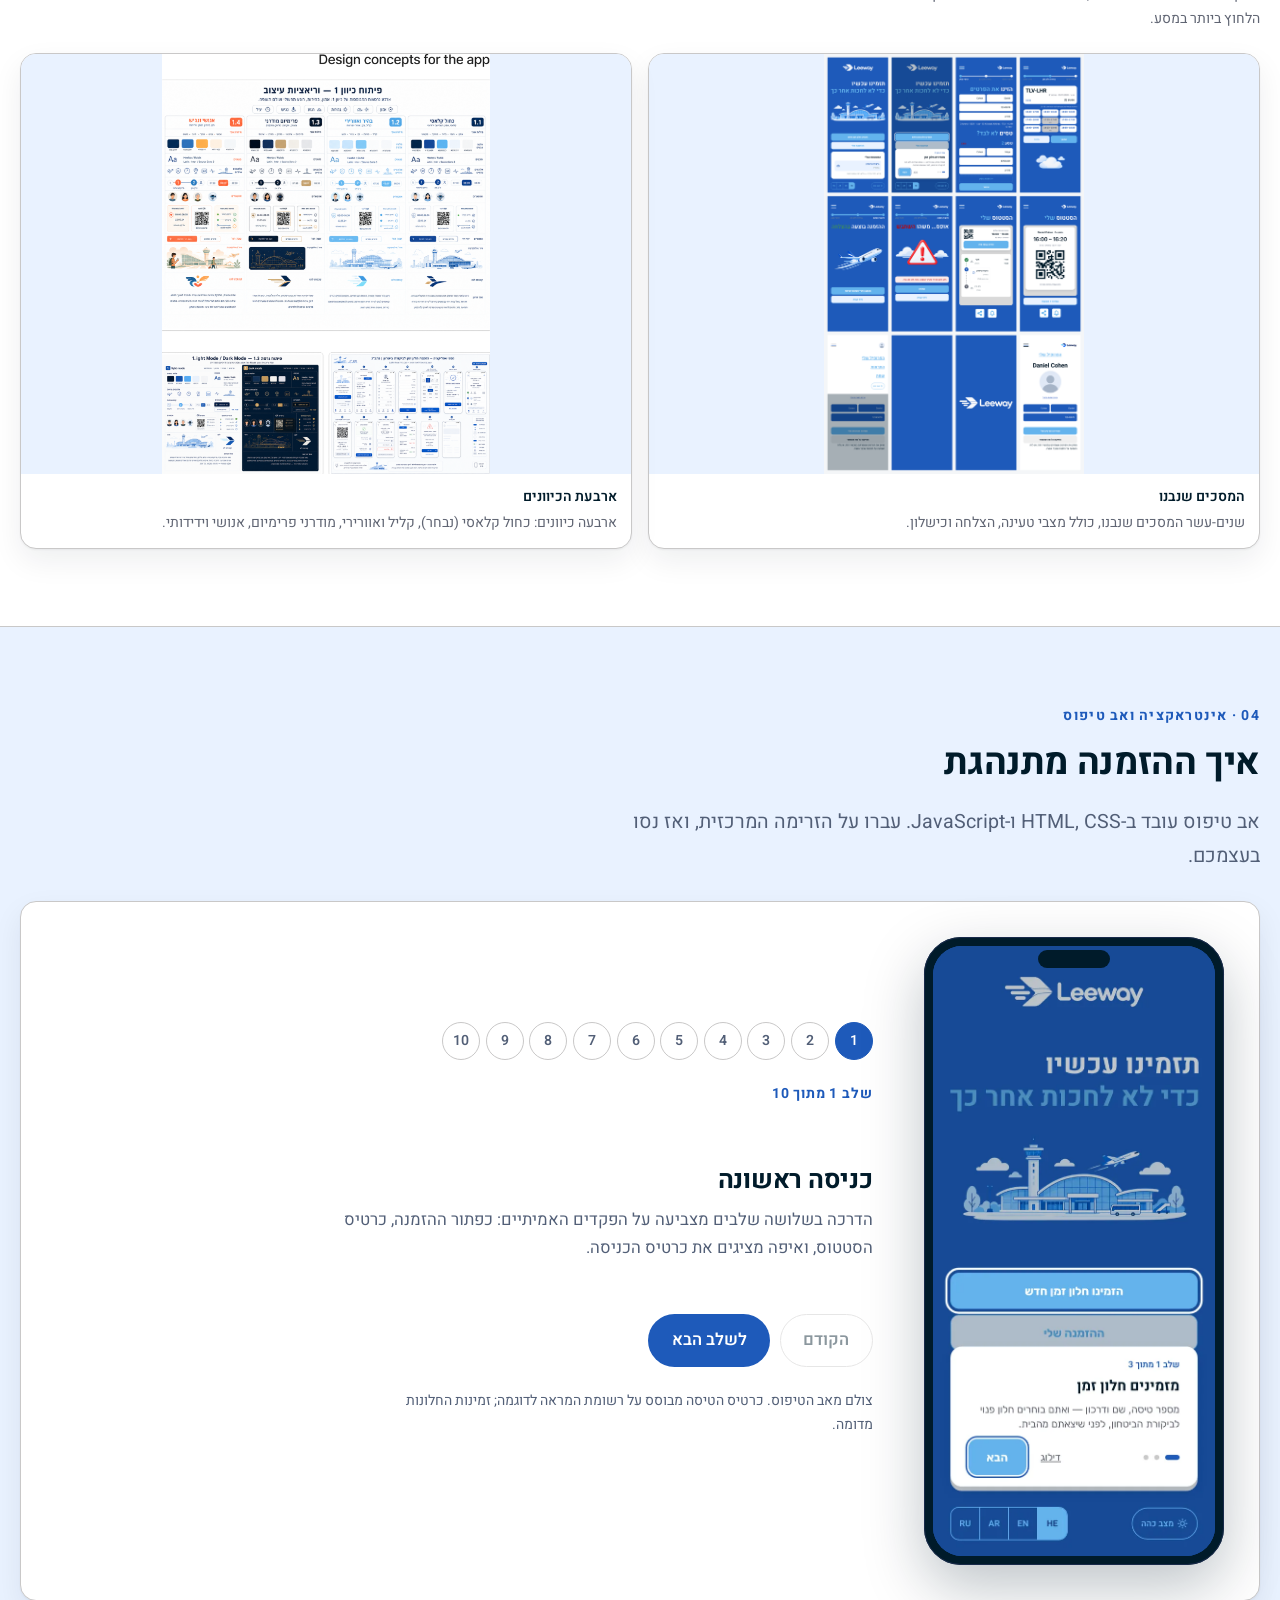
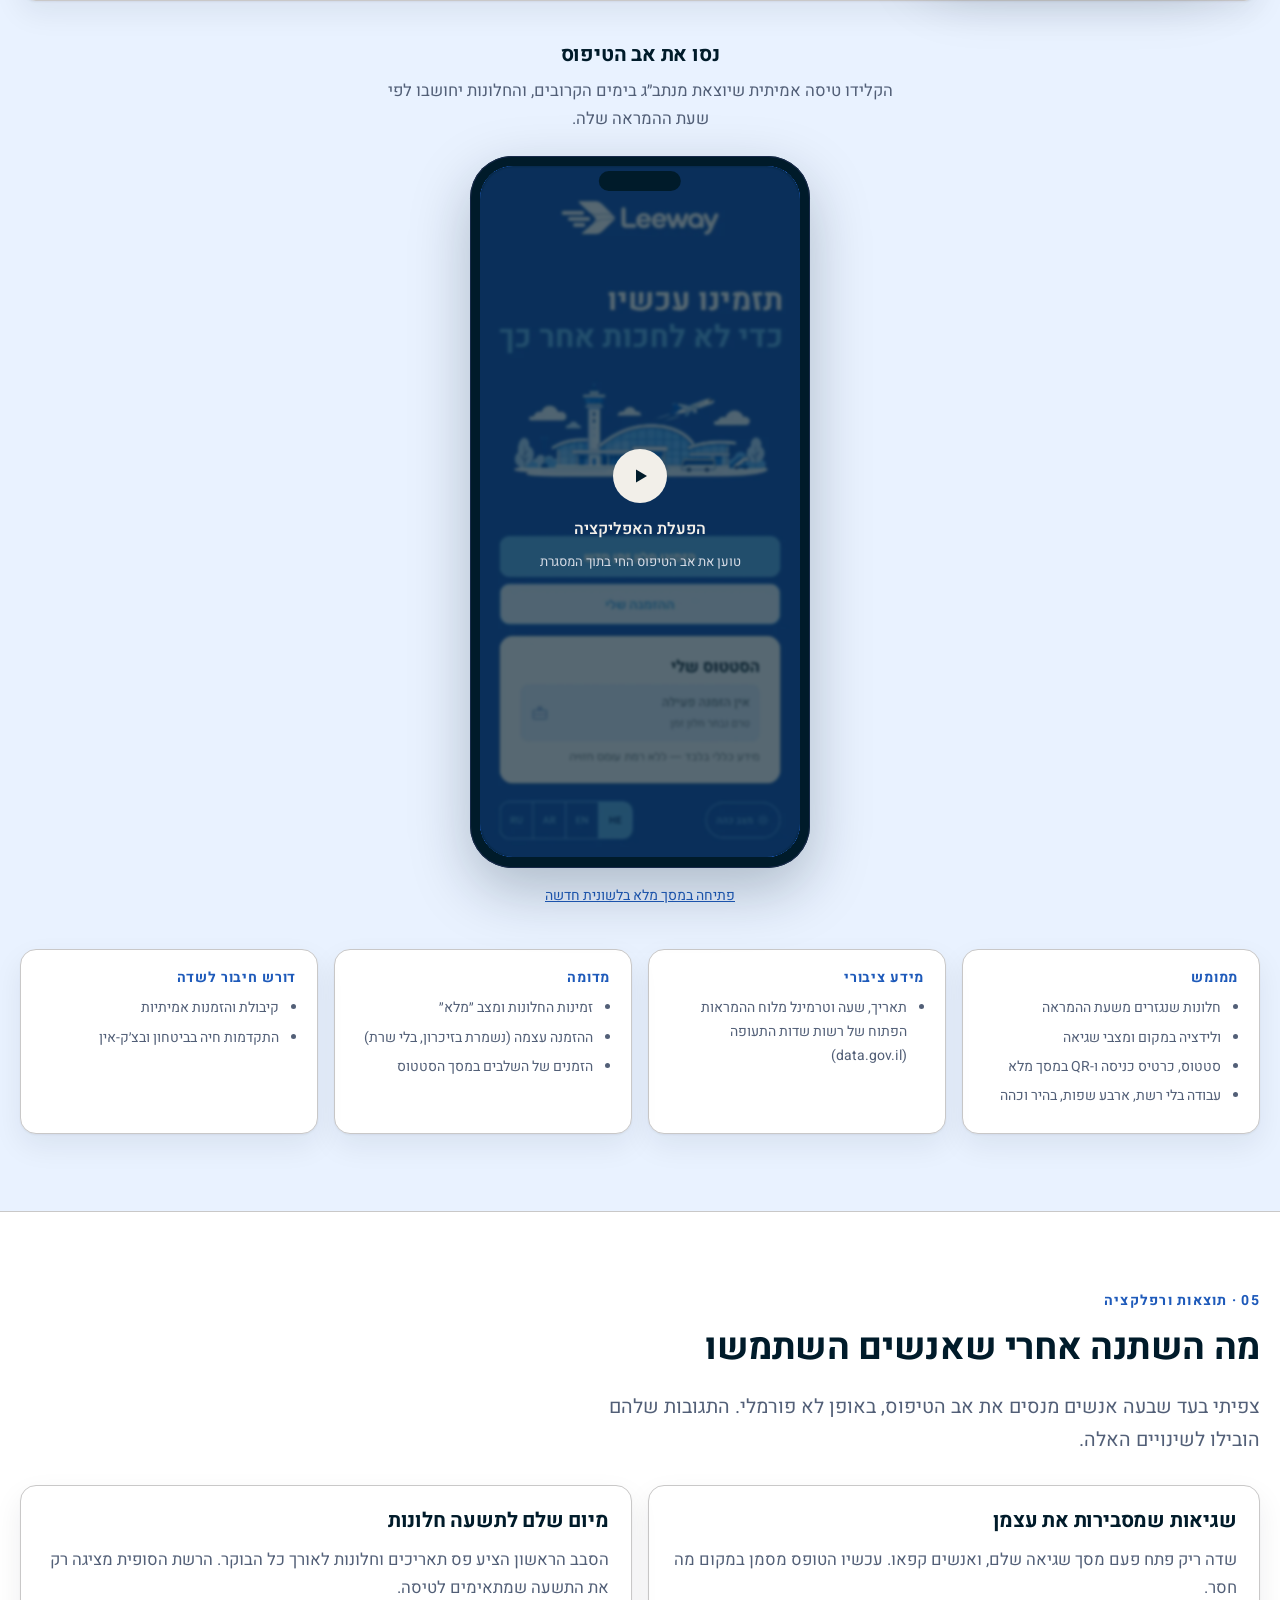
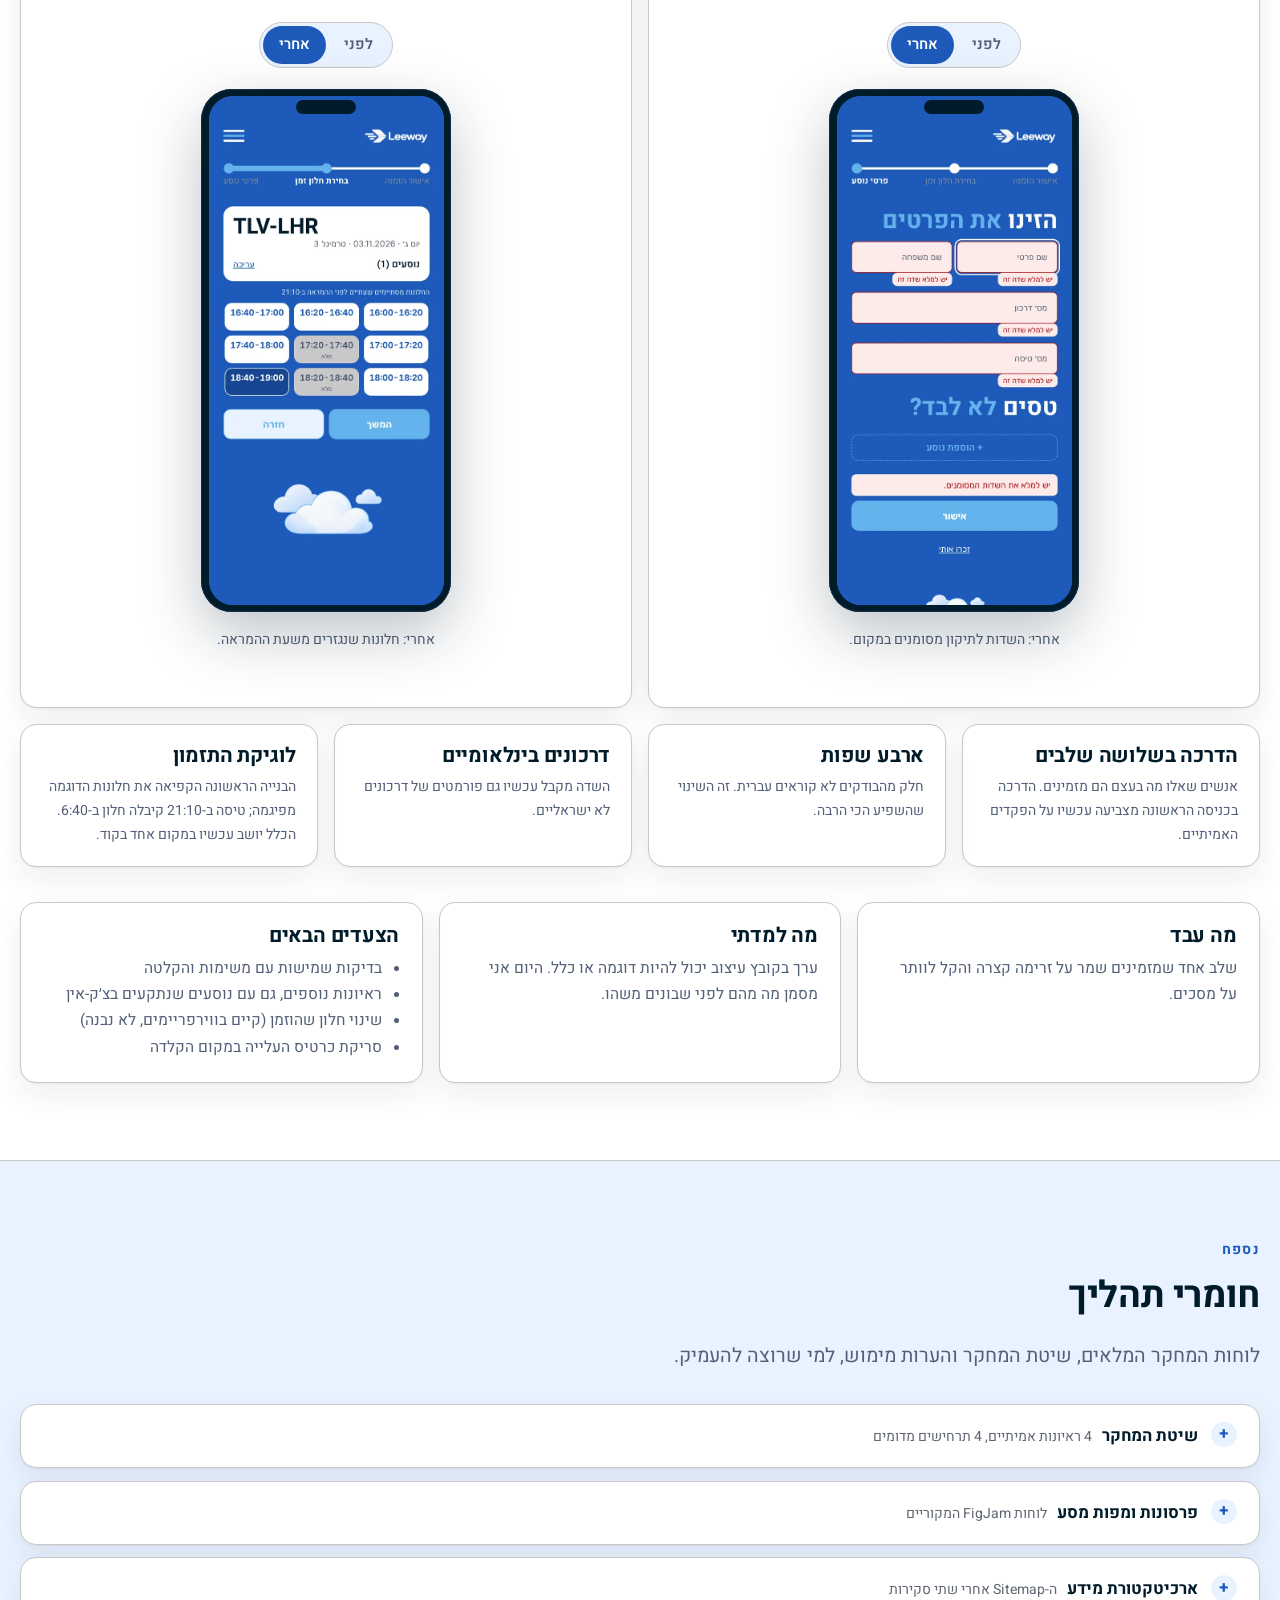
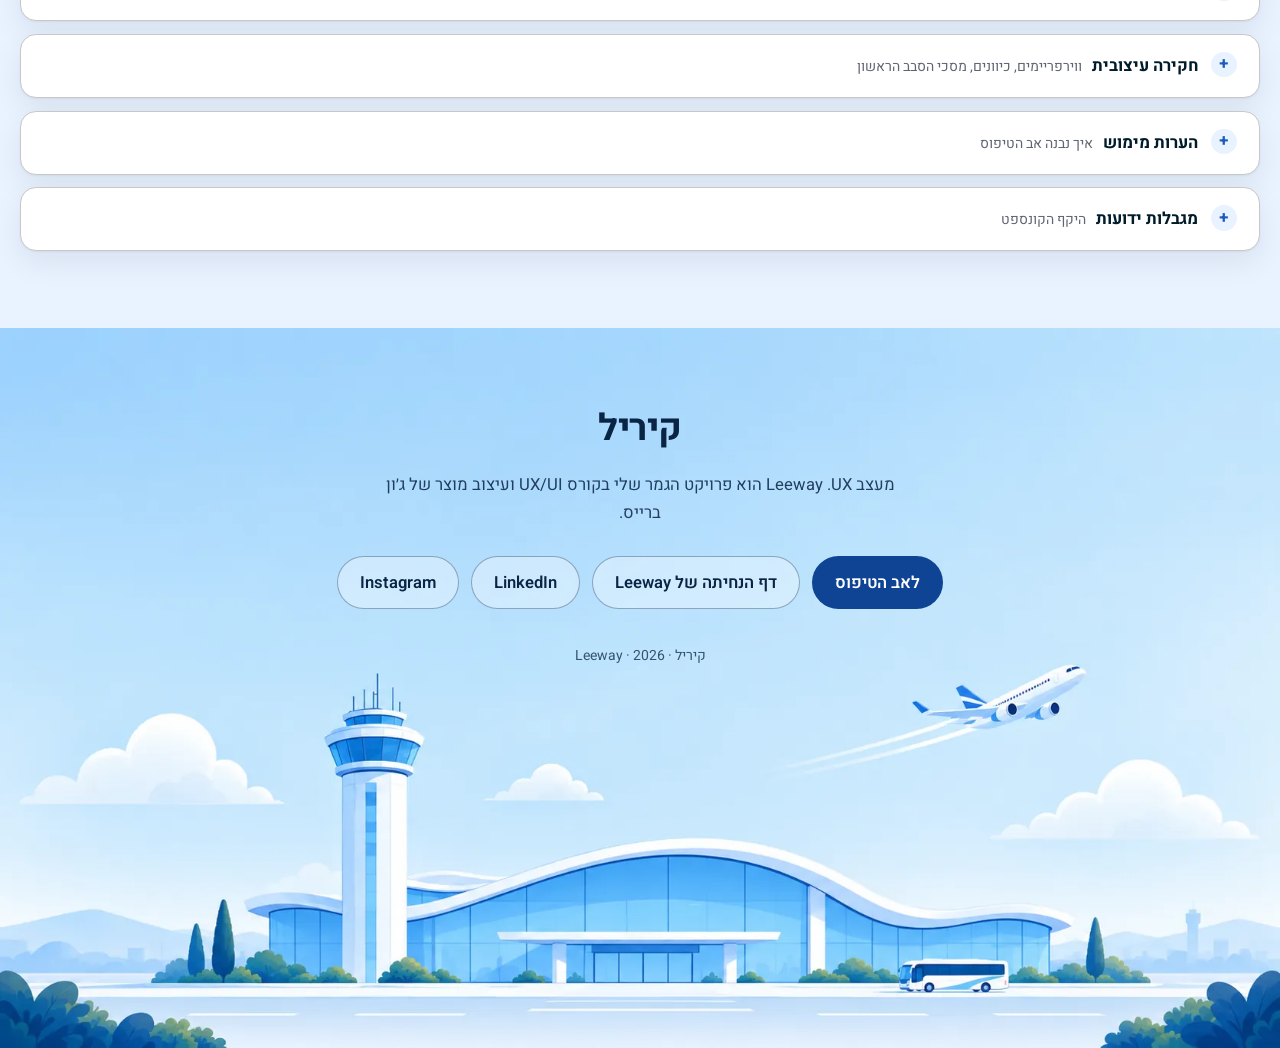
==== commit cb159d27: "Hebrew copy fixes in the app, landing page and case study; recapture Hebrew screenshots - הסטטוס/הפר" ====
--- a/case/index.html
+++ b/case/index.html
@@ -4,7 +4,7 @@
 <meta charset="utf-8">
 <meta name="viewport" content="width=device-width, initial-scale=1">
 <title>Leeway · קייס סטאדי</title>
-<meta name="description" content="Leeway עוזרת לנוסעים לתכנן את ההגעה לנתב״ג: מזמינים מראש חלון זמן לביקורת הביטחון ועוקבים אחרי ההתקדמות בשדה. קונספט ואב טיפוס ווב פעיל.">
+<meta name="description" content="Leeway עוזר לנוסעים לתכנן את ההגעה לנתב״ג: מזמינים מראש חלון זמן לביקורת הביטחון ועוקבים אחרי ההתקדמות בשדה. קונספט ואב טיפוס ווב פעיל.">
 <link rel="alternate" hreflang="he" href="index.html">
 <link rel="alternate" hreflang="en" href="index-en.html">
 <link rel="alternate" hreflang="ar" href="index-ar.html">
@@ -453,7 +453,7 @@
       <div class="hero-copy">
         <p class="kicker">קונספט · אב טיפוס ווב פעיל · 2026</p>
         <h1>Leeway</h1>
-        <p class="lead">Leeway עוזרת לנוסעים לתכנן את ההגעה לנתב״ג: מזמינים מראש חלון זמן לביקורת הביטחון, ועוקבים אחרי ההתקדמות בשדה.</p>
+        <p class="lead">Leeway עוזר לנוסעים לתכנן את ההגעה לנתב״ג: מזמינים מראש חלון זמן לביקורת הביטחון, ועוקבים אחרי ההתקדמות בשדה.</p>
         <ul class="chips"><li class="chip">מחקר, עיצוב וקוד</li><li class="chip">12 מסכים</li><li class="chip">4 שפות</li><li class="chip">אב טיפוס פעיל</li></ul>
         <div class="btn-row">
           <a class="btn btn-1" href="../" target="_blank" rel="noopener">לאב הטיפוס</a>
@@ -480,7 +480,7 @@
     <div class="problem">
       <div>
         <h2>אף אחד לא יודע כמה זמן ייקח השדה</h2>
-        <p style="margin-top:1.4rem">בנתב״ג, נוסעים יוצאים עוברים בכניסה לטרמינל תשאול ביטחוני קצר, עוד לפני הצ׳ק-אין. קשה לצפות כמה זמן הוא ייקח, ולכן רוב האנשים פשוט מגיעים שלוש שעות מראש. Leeway מחליפה את הניחוש הזה בחלון זמן מוזמן.</p>
+        <p style="margin-top:1.4rem">בנתב״ג, נוסעים יוצאים עוברים בכניסה לטרמינל תשאול ביטחוני קצר, עוד לפני הצ׳ק-אין. קשה לצפות כמה זמן הוא ייקח, ולכן רוב האנשים פשוט מגיעים שלוש שעות מראש. Leeway מחליף את הניחוש הזה בחלון זמן מוזמן.</p>
       </div>
       <blockquote class="pull" style="margin-top:.4rem">״אני תמיד מגיעה לשדה כשלוש שעות לפני הטיסה.״<cite>מרואיינת 4</cite></blockquote>
     </div>
@@ -530,7 +530,7 @@
         <div>
           <h3>מיכל אברהמי</h3>
           <p class="role">פרסונה משנית</p>
-          <p>מתכננת עם כלים משלה. ההמתנה הארוכה שלה הייתה בצ׳ק-אין, ולכן Leeway משרתת אותה פחות.</p>
+          <p>מתכננת עם כלים משלה. ההמתנה הארוכה שלה הייתה בצ׳ק-אין, ולכן Leeway משרת אותה פחות.</p>
         </div>
       </div>
     </div>
@@ -562,7 +562,7 @@
 
     <div class="direction">
       <h3>מזמינים שלב אחד. מלווים את השאר.</h3>
-      <div><p style="margin:0">Leeway מזמינה את ביקורת הביטחון ומלווה את הנוסע עד סוף הצ׳ק-אין. הצ׳ק-אין מופיע כשלב הבא, בלי שעה שמורה, כי משכו תלוי בדברים שאי אפשר להזמין.</p></div>
+      <div><p style="margin:0">Leeway מזמין את ביקורת הביטחון ומלווה את הנוסע עד סוף הצ׳ק-אין. הצ׳ק-אין מופיע כשלב הבא, בלי שעה שמורה, כי משכו תלוי בדברים שאי אפשר להזמין.</p></div>
     </div>
   </div>
 </section>
@@ -788,7 +788,7 @@
         </table></div>
         <p>שדה הדרכון נולד מההשערה הראשונה. הוספתי אותו בכל זאת, כי עלות הטעות לא סימטרית: שדה אחד נוסף מול נוסע שלא מזוהה בעמדה. זה גם עקבי עם הממצא האמיתי, שהדרכון הוא המסמך הראשון שמבקשים.</p>
         <p>הבדיקה הייתה תצפית לא פורמלית בעד שבעה אנשים, בלי הקלטה ובלי משימות מוגדרות. כלי אנליטיקס הותקנו אבל לא תיעדו כניסות באופן אמין, ולכן אין נתונים כמותיים.</p>
-        <p style="margin:0">מרואיינת אמיתית אחת סיפרה שהתור נעשה מהיר יותר מעצמו בשנה האחרונה. ובכל זאת אנשים מגיעים שלוש שעות מראש, וזה הצביע על חוסר הוודאות, ולא על אורך התור, כבעיה.</p>
+        <p style="margin:0">מרואיינת אמיתית אחת סיפרה שהתור עצמו נעשה מהיר יותר בשנה האחרונה. ובכל זאת אנשים מגיעים שלוש שעות מראש, וזה הצביע על חוסר הוודאות, ולא על אורך התור, כבעיה.</p>
       </div>
     </details>
 
@@ -869,7 +869,7 @@
 </dialog>
 
 <script>
-var I18N = {"names": {"ido": "עידו", "michal": "מיכל"}, "scen": {"first": "טיסה ראשונה", "repeat": "שימוש חוזר"}, "stepOf": "שלב {n} מתוך {t}", "next": "לשלב הבא", "restart": "מההתחלה", "jx": {"ido": {"first": {"stages": [["ההחלטה להזמין", "דאגה קלה, צורך בוודאות"], ["זיהוי הנוסע", "ביטחון קל"], ["בחירת חלון", "תקווה זהירה"], ["אישור ההזמנה", "הקלה זמנית"], ["ביקורת הביטחון", "תסכול ומתח"], ["צ׳ק-אין", "הקלה בסיום"]], "take": "נקודת השפל היא התשאול עצמו. ההזמנה כבר מאחוריו, ולכן התפקיד של האפליקציה שם הוא להראות לו איפה הוא עומד."}, "repeat": {"stages": [["לפני טיסה 2", "ספקנות זהירה"], ["הזמנה חוזרת", "ביטחון שגדל"], ["בשדה", "תקלה ביום עצמו, האמון יורד"], ["הרגל", "האמון נבנה מחדש"]], "take": "בשימוש חוזר, הסיכון עובר ליום עצמו. נסיעה רעה אחת יכולה למחוק את האמון שנבנה בנסיעה טובה."}}, "michal": {"first": {"stages": [["ההחלטה להזמין", "רוגע מעשי"], ["זיהוי הנוסע", "שביעות רצון"], ["בחירת חלון", "אמון"], ["אישור ההזמנה", "שקט נפשי"], ["ביקורת הביטחון", "רוגע"], ["צ׳ק-אין", "סיפוק מהסיום"]], "take": "קו אחיד. הביטחון הוא לא המקום שבו מיכל מתקשה, ולכן היא הפרסונה המשנית."}, "repeat": {"stages": [["לפני טיסה 2", "פתיחות מיידית"], ["הזמנה חוזרת", "שגרה"], ["בשדה", "אכזבה קלה מעיכוב"], ["הרגל", "הרגל קבוע"]], "take": "הירידה היחידה שלה היא עיכוב בצ׳ק-אין, שלב ש-Leeway מציגה אבל לא מזמינה."}}}, "states": [{"next": "הפעולה הבאה: להזמין חלון", "text": "כרטיס הסטטוס ריק ומוביל לזרימת ההזמנה. הקשה עליו אף פעם לא פותחת מסך סטטוס ריק.", "alt": "מסך הבית בלי הזמנה: בכרטיס הסטטוס כתוב ״אין הזמנה פעילה״"}, {"next": "הפעולה הבאה: סטטוס וכרטיס כניסה", "text": "אחרי האישור, אותו כרטיס מציג את השלב הנוכחי ומוביל למסך הסטטוס ולכרטיס ה-QR.", "alt": "מסך הבית עם הזמנה פעילה: ביקורת הביטחון בתהליך"}, {"next": "הפעולה הבאה: להזמין לטיסה הבאה", "text": "כשהצ׳ק-אין מסתיים, האפליקציה חוזרת מעצמה למצב הזמנה חדשה. המעבר מוגדר בארכיטקטורת המידע; אב הטיפוס לא מדמה את חלוף הזמן.", "alt": "מסך הבית חזר למצב הזמנה חדשה"}], "walk": [["כניסה ראשונה", "הדרכה בשלושה שלבים מצביעה על הפקדים האמיתיים: כפתור ההזמנה, כרטיס הסטטוס, ואיפה מציגים את כרטיס הכניסה.", "הדרכת כניסה על מסך הבית, שלב 1 מתוך 3"], ["פרטי הנוסע", "שם, דרכון ומספר טיסה. תוך כדי הקלדה האפליקציה מאתרת את הטיסה ומציגה חברה, מסלול, תאריך וטרמינל.", "טופס הרשמה מלא, טיסה LY315 זוהתה כאל על מתל אביב ללונדון"], ["ולידציה במקום", "שליחה עם שדות ריקים מסמנת כל אחד מהם על אותו מסך, עם הודעה קצרה מעל הכפתור.", "טופס הרשמה עם שדות ריקים מסומנים באדום"], ["בחירת חלון", "תשעה חלונות שנבנים משעת ההמראה. חלונות מלאים מסומנים, והחלון שנבחר מודגש.", "בחירת זמן, 18:40–19:00 נבחר"], ["עוד לא נבחר חלון", "המשך בלי חלון משאיר אתכם במסך, מסביר למה, ומעביר את הפוקוס לחלון הפנוי הראשון.", "בחירת זמן עם הודעה שמבקשת לבחור חלון"], ["חלון שהתמלא הרגע", "המקרה היחיד שיוצא מהזרימה: החלון היה פנוי כשהוצע, ועכשיו כבר לא. ״אחורה״ מחזיר לרשת.", "מסך שגיאה: החלון 17:20–17:40 התמלא"], ["אושר", "אישור ברור עם שני צעדים הבאים: מעקב אחרי הסטטוס או חזרה לבית.", "ההזמנה בוצעה בהצלחה"], ["סטטוס ביום הטיסה", "ציר זמן של זיהוי, ביטחון וצ׳ק-אין, עם שעות שנגזרות מהחלון שהוזמן.", "מסך סטטוס עם כרטיס כניסה, QR וציר של שלושה שלבים"], ["כרטיס הכניסה, במסך מלא", "הקשה אחת פותחת את ה-QR בגודל מלא לעמדת הבידוק.", "כרטיס כניסה במסך מלא עם קוד QR"], ["חזרה לבית", "מסך הבית מוביל עכשיו ישר להזמנה הפעילה.", "מסך הבית עם הזמנה פעילה בכרטיס הסטטוס"]]};
+var I18N = {"names": {"ido": "עידו", "michal": "מיכל"}, "scen": {"first": "טיסה ראשונה", "repeat": "שימוש חוזר"}, "stepOf": "שלב {n} מתוך {t}", "next": "לשלב הבא", "restart": "מההתחלה", "jx": {"ido": {"first": {"stages": [["ההחלטה להזמין", "דאגה קלה, צורך בוודאות"], ["זיהוי הנוסע", "ביטחון קל"], ["בחירת חלון", "תקווה זהירה"], ["אישור ההזמנה", "הקלה זמנית"], ["ביקורת הביטחון", "תסכול ומתח"], ["צ׳ק-אין", "הקלה בסיום"]], "take": "נקודת השפל היא התשאול עצמו. ההזמנה כבר מאחוריו, ולכן התפקיד של האפליקציה שם הוא להראות לו איפה הוא עומד."}, "repeat": {"stages": [["לפני טיסה 2", "ספקנות זהירה"], ["הזמנה חוזרת", "ביטחון שגדל"], ["בשדה", "תקלה ביום עצמו, האמון יורד"], ["הרגל", "האמון נבנה מחדש"]], "take": "בשימוש חוזר, הסיכון עובר ליום עצמו. נסיעה רעה אחת יכולה למחוק את האמון שנבנה בנסיעה טובה."}}, "michal": {"first": {"stages": [["ההחלטה להזמין", "רוגע מעשי"], ["זיהוי הנוסע", "שביעות רצון"], ["בחירת חלון", "אמון"], ["אישור ההזמנה", "שקט נפשי"], ["ביקורת הביטחון", "רוגע"], ["צ׳ק-אין", "סיפוק מהסיום"]], "take": "קו אחיד. הביטחון הוא לא המקום שבו מיכל מתקשה, ולכן היא הפרסונה המשנית."}, "repeat": {"stages": [["לפני טיסה 2", "פתיחות מיידית"], ["הזמנה חוזרת", "שגרה"], ["בשדה", "אכזבה קלה מעיכוב"], ["הרגל", "הרגל קבוע"]], "take": "הירידה היחידה שלה היא עיכוב בצ׳ק-אין, שלב ש-Leeway מציג אבל לא מזמינה."}}}, "states": [{"next": "הפעולה הבאה: להזמין חלון", "text": "כרטיס הסטטוס ריק ומוביל לזרימת ההזמנה. הקשה עליו אף פעם לא פותחת מסך סטטוס ריק.", "alt": "מסך הבית בלי הזמנה: בכרטיס הסטטוס כתוב ״אין הזמנה פעילה״"}, {"next": "הפעולה הבאה: סטטוס וכרטיס כניסה", "text": "אחרי האישור, אותו כרטיס מציג את השלב הנוכחי ומוביל למסך הסטטוס ולכרטיס ה-QR.", "alt": "מסך הבית עם הזמנה פעילה: ביקורת הביטחון בתהליך"}, {"next": "הפעולה הבאה: להזמין לטיסה הבאה", "text": "כשהצ׳ק-אין מסתיים, האפליקציה חוזרת מעצמה למצב הזמנה חדשה. המעבר מוגדר בארכיטקטורת המידע; אב הטיפוס לא מדמה את חלוף הזמן.", "alt": "מסך הבית חזר למצב הזמנה חדשה"}], "walk": [["כניסה ראשונה", "הדרכה בשלושה שלבים מצביעה על הפקדים האמיתיים: כפתור ההזמנה, כרטיס הסטטוס, ואיפה מציגים את כרטיס הכניסה.", "הדרכת כניסה על מסך הבית, שלב 1 מתוך 3"], ["פרטי הנוסע", "שם, דרכון ומספר טיסה. תוך כדי הקלדה האפליקציה מאתרת את הטיסה ומציגה חברה, מסלול, תאריך וטרמינל.", "טופס הרשמה מלא, טיסה LY315 זוהתה כאל על מתל אביב ללונדון"], ["ולידציה במקום", "שליחה עם שדות ריקים מסמנת כל אחד מהם על אותו מסך, עם הודעה קצרה מעל הכפתור.", "טופס הרשמה עם שדות ריקים מסומנים באדום"], ["בחירת חלון", "תשעה חלונות שנבנים משעת ההמראה. חלונות מלאים מסומנים, והחלון שנבחר מודגש.", "בחירת זמן, 18:40–19:00 נבחר"], ["עוד לא נבחר חלון", "המשך בלי חלון משאיר אתכם במסך, מסביר למה, ומעביר את הפוקוס לחלון הפנוי הראשון.", "בחירת זמן עם הודעה שמבקשת לבחור חלון"], ["חלון שהתמלא הרגע", "המקרה היחיד שיוצא מהזרימה: החלון היה פנוי כשהוצע, ועכשיו כבר לא. ״אחורה״ מחזיר לרשת.", "מסך שגיאה: החלון 17:20–17:40 התמלא"], ["אושר", "אישור ברור עם שני צעדים הבאים: מעקב אחרי הסטטוס או חזרה לבית.", "ההזמנה בוצעה בהצלחה"], ["סטטוס ביום הטיסה", "ציר זמן של זיהוי, ביטחון וצ׳ק-אין, עם שעות שנגזרות מהחלון שהוזמן.", "מסך סטטוס עם כרטיס כניסה, QR וציר של שלושה שלבים"], ["כרטיס הכניסה, במסך מלא", "הקשה אחת פותחת את ה-QR בגודל מלא לעמדת הבידוק.", "כרטיס כניסה במסך מלא עם קוד QR"], ["חזרה לבית", "מסך הבית מוביל עכשיו ישר להזמנה הפעילה.", "מסך הבית עם הזמנה פעילה בכרטיס הסטטוס"]]};
 (function(){
   var root=document.documentElement, LANG=root.lang, RTL=root.dir==='rtl', KEY='leeway.case.theme';
   var reduced=window.matchMedia&&matchMedia('(prefers-reduced-motion: reduce)').matches;
